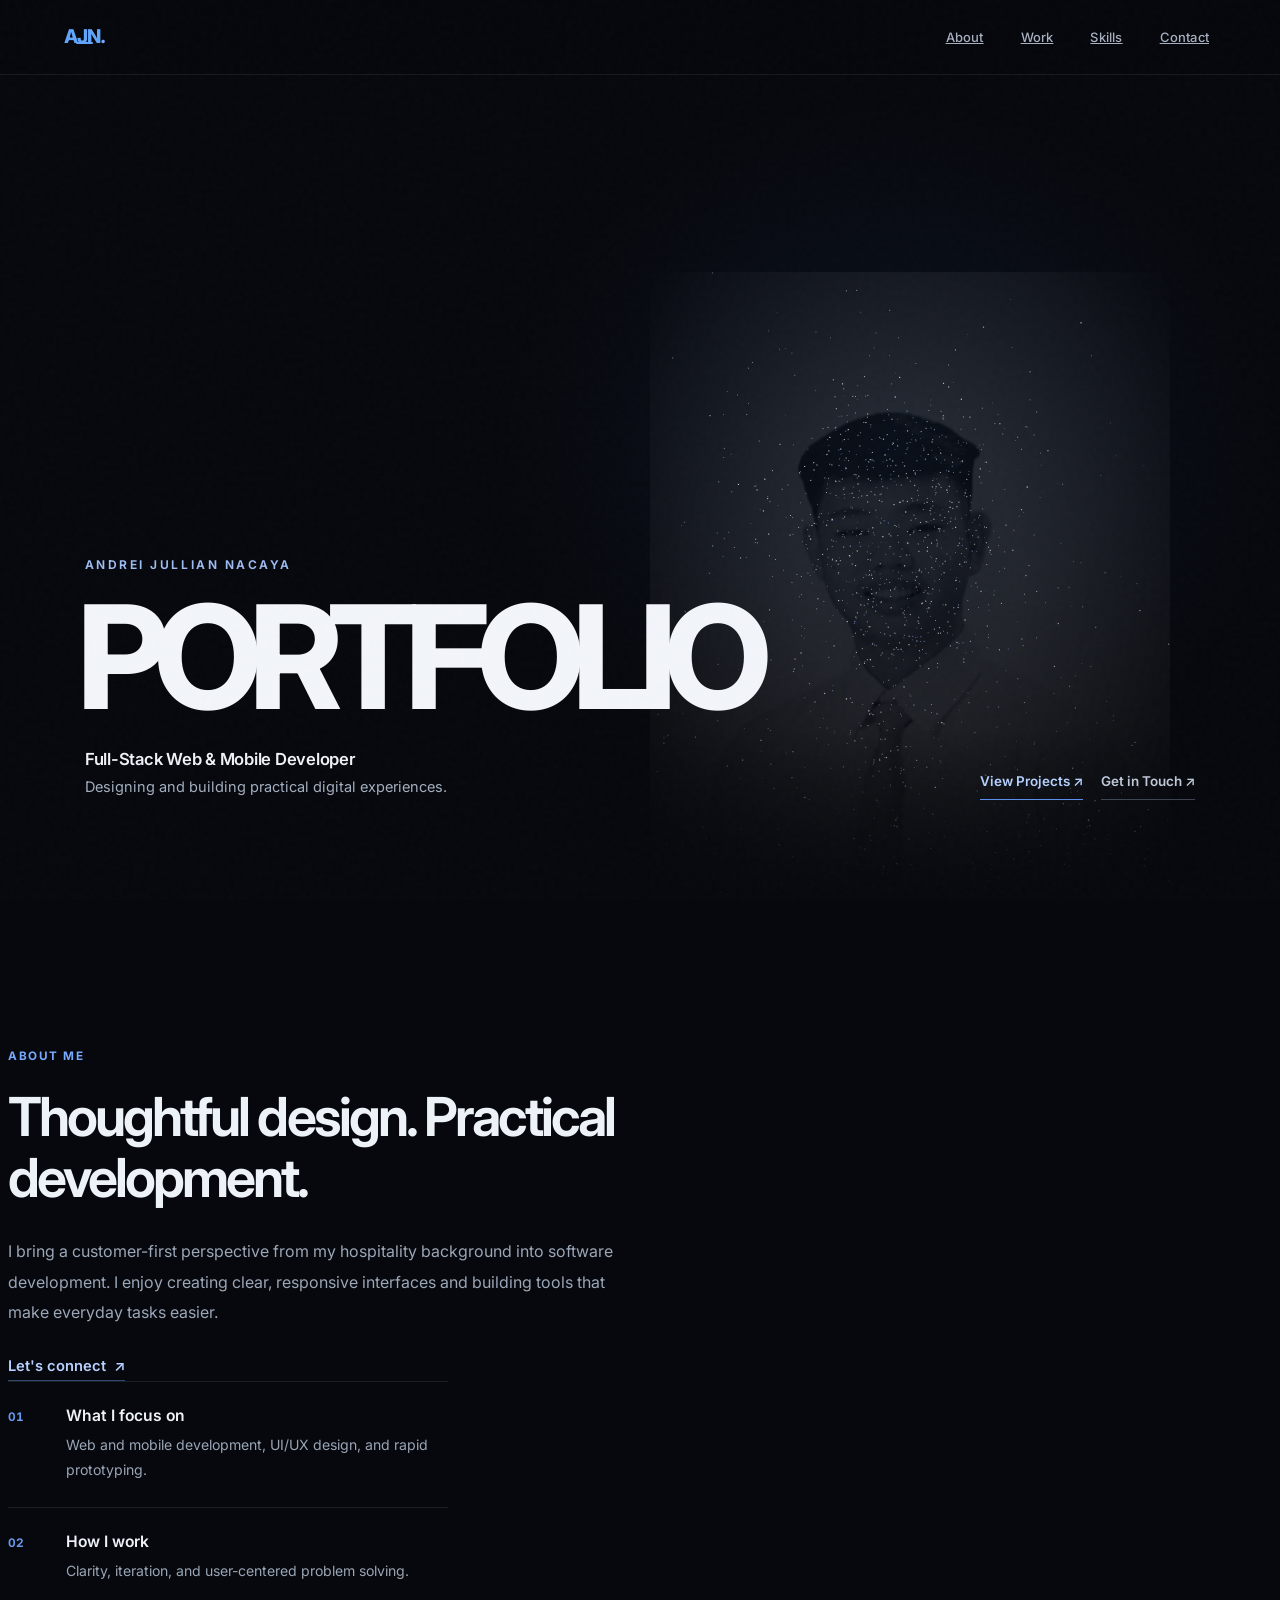
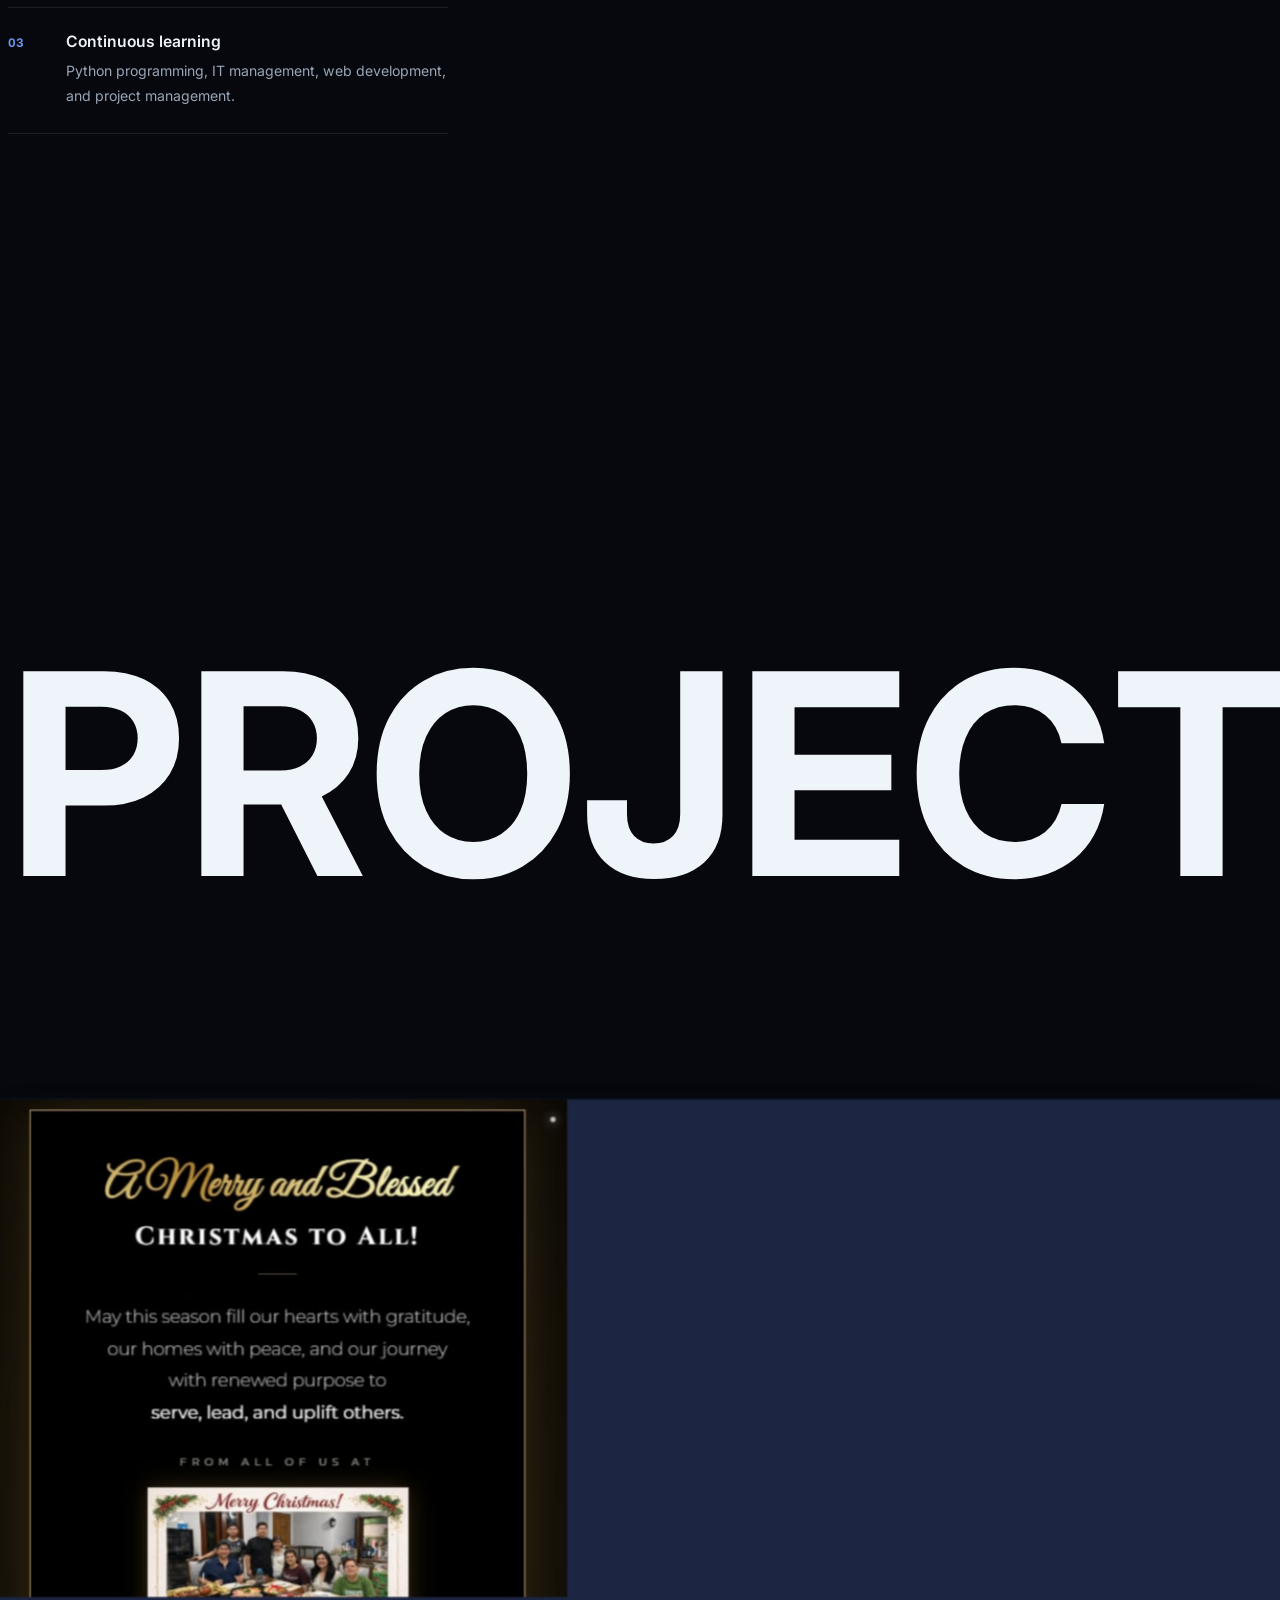
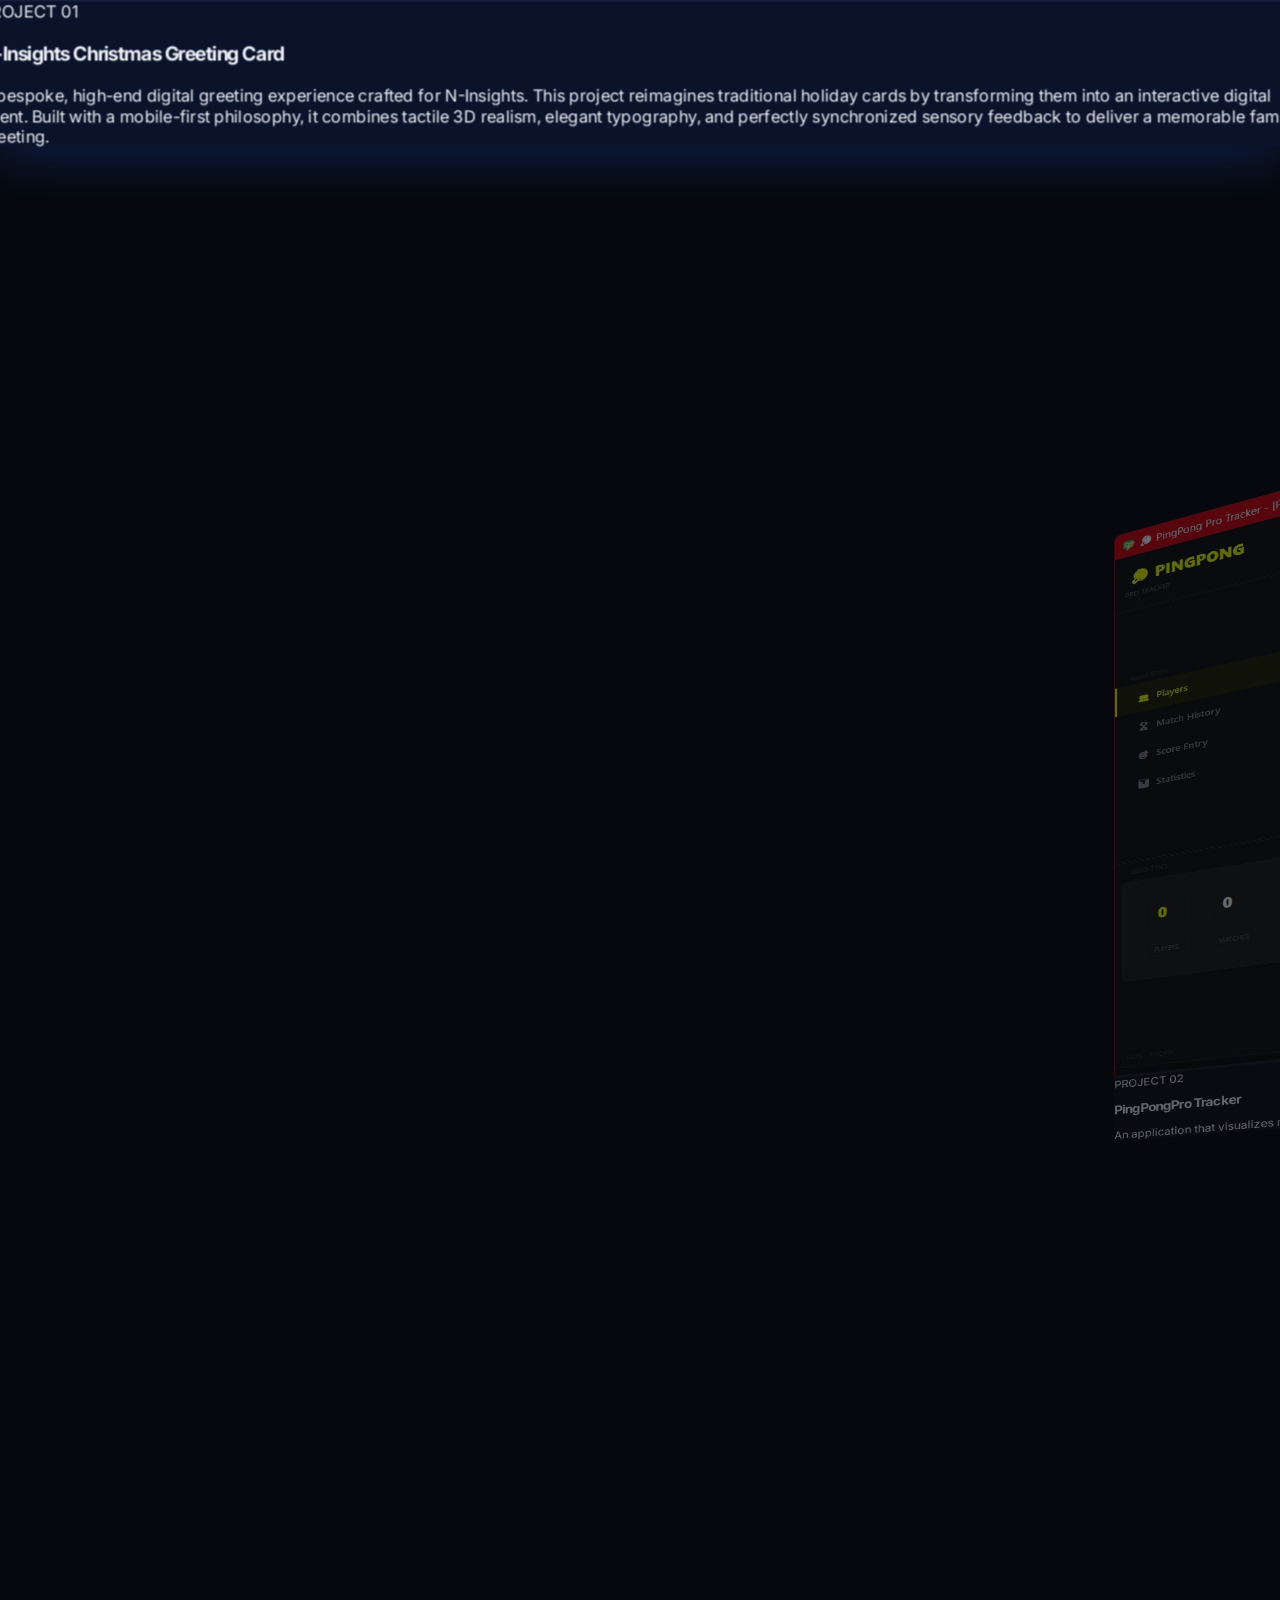
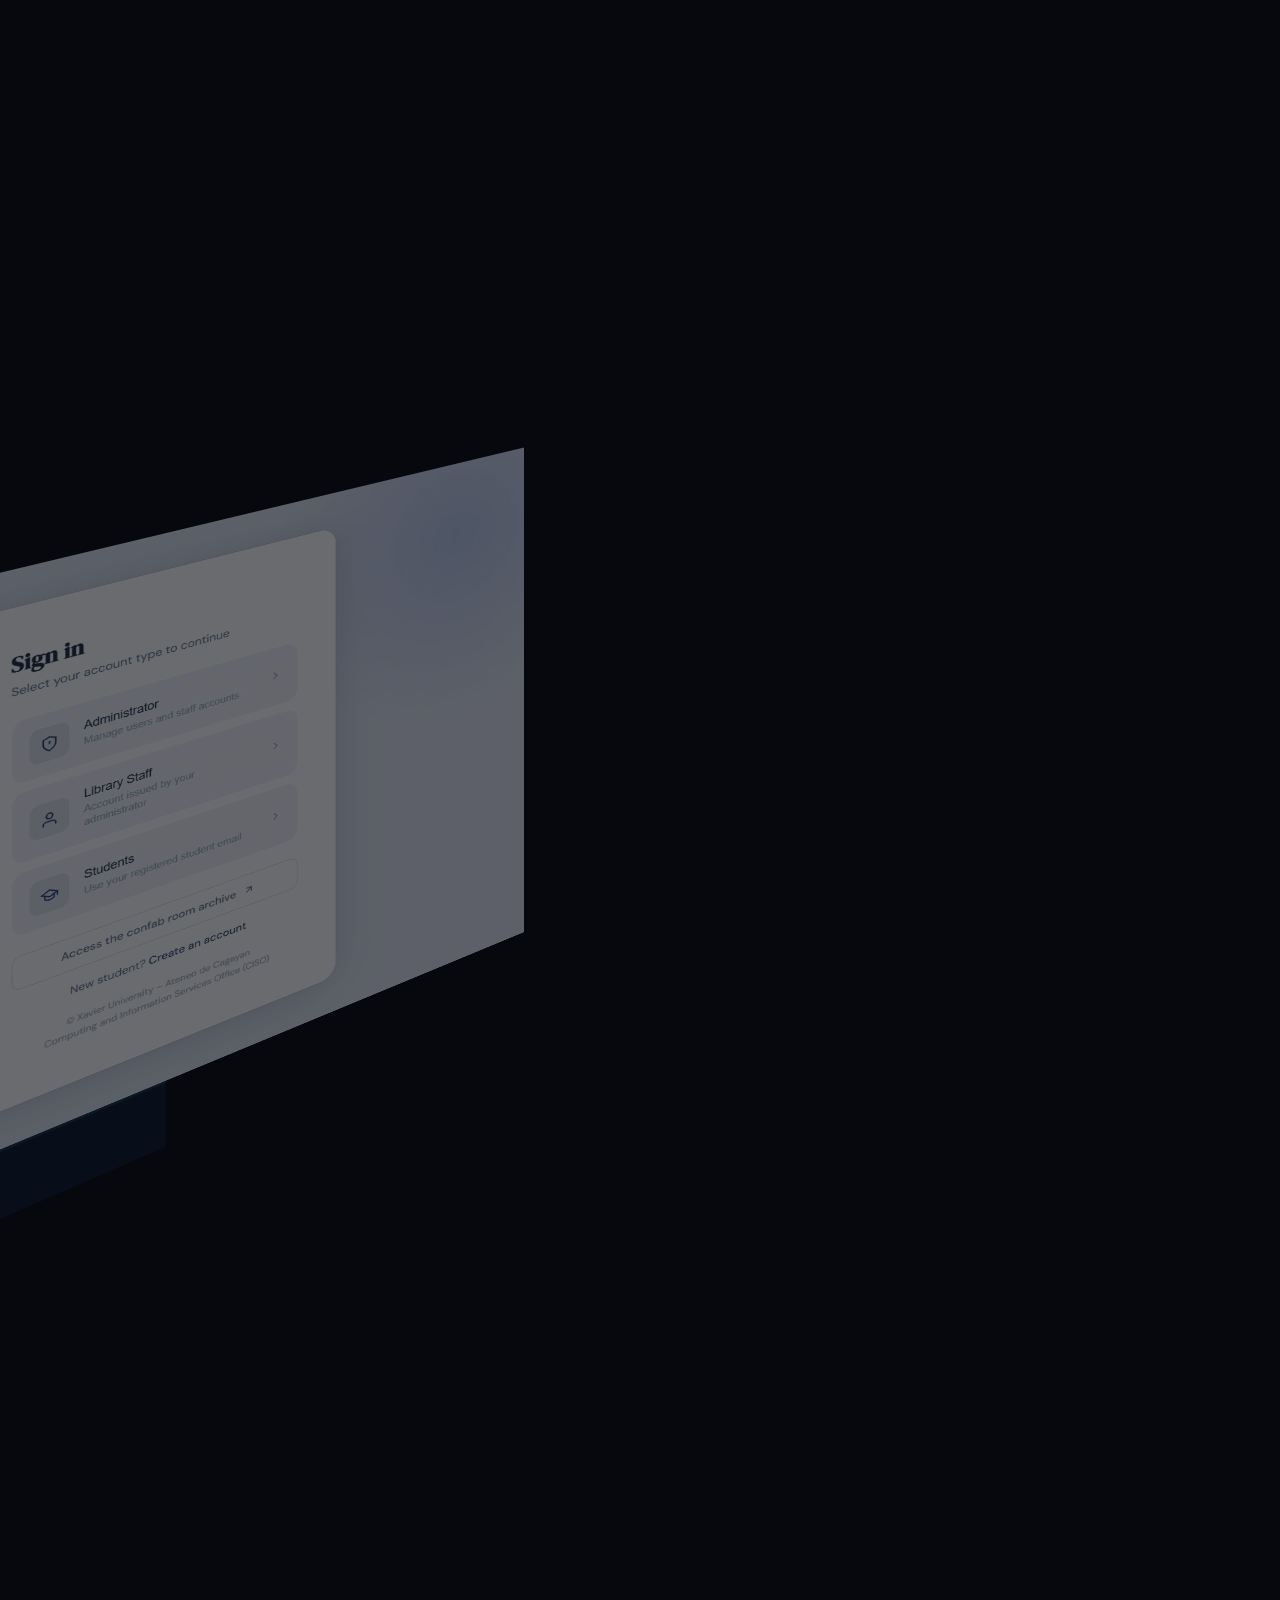
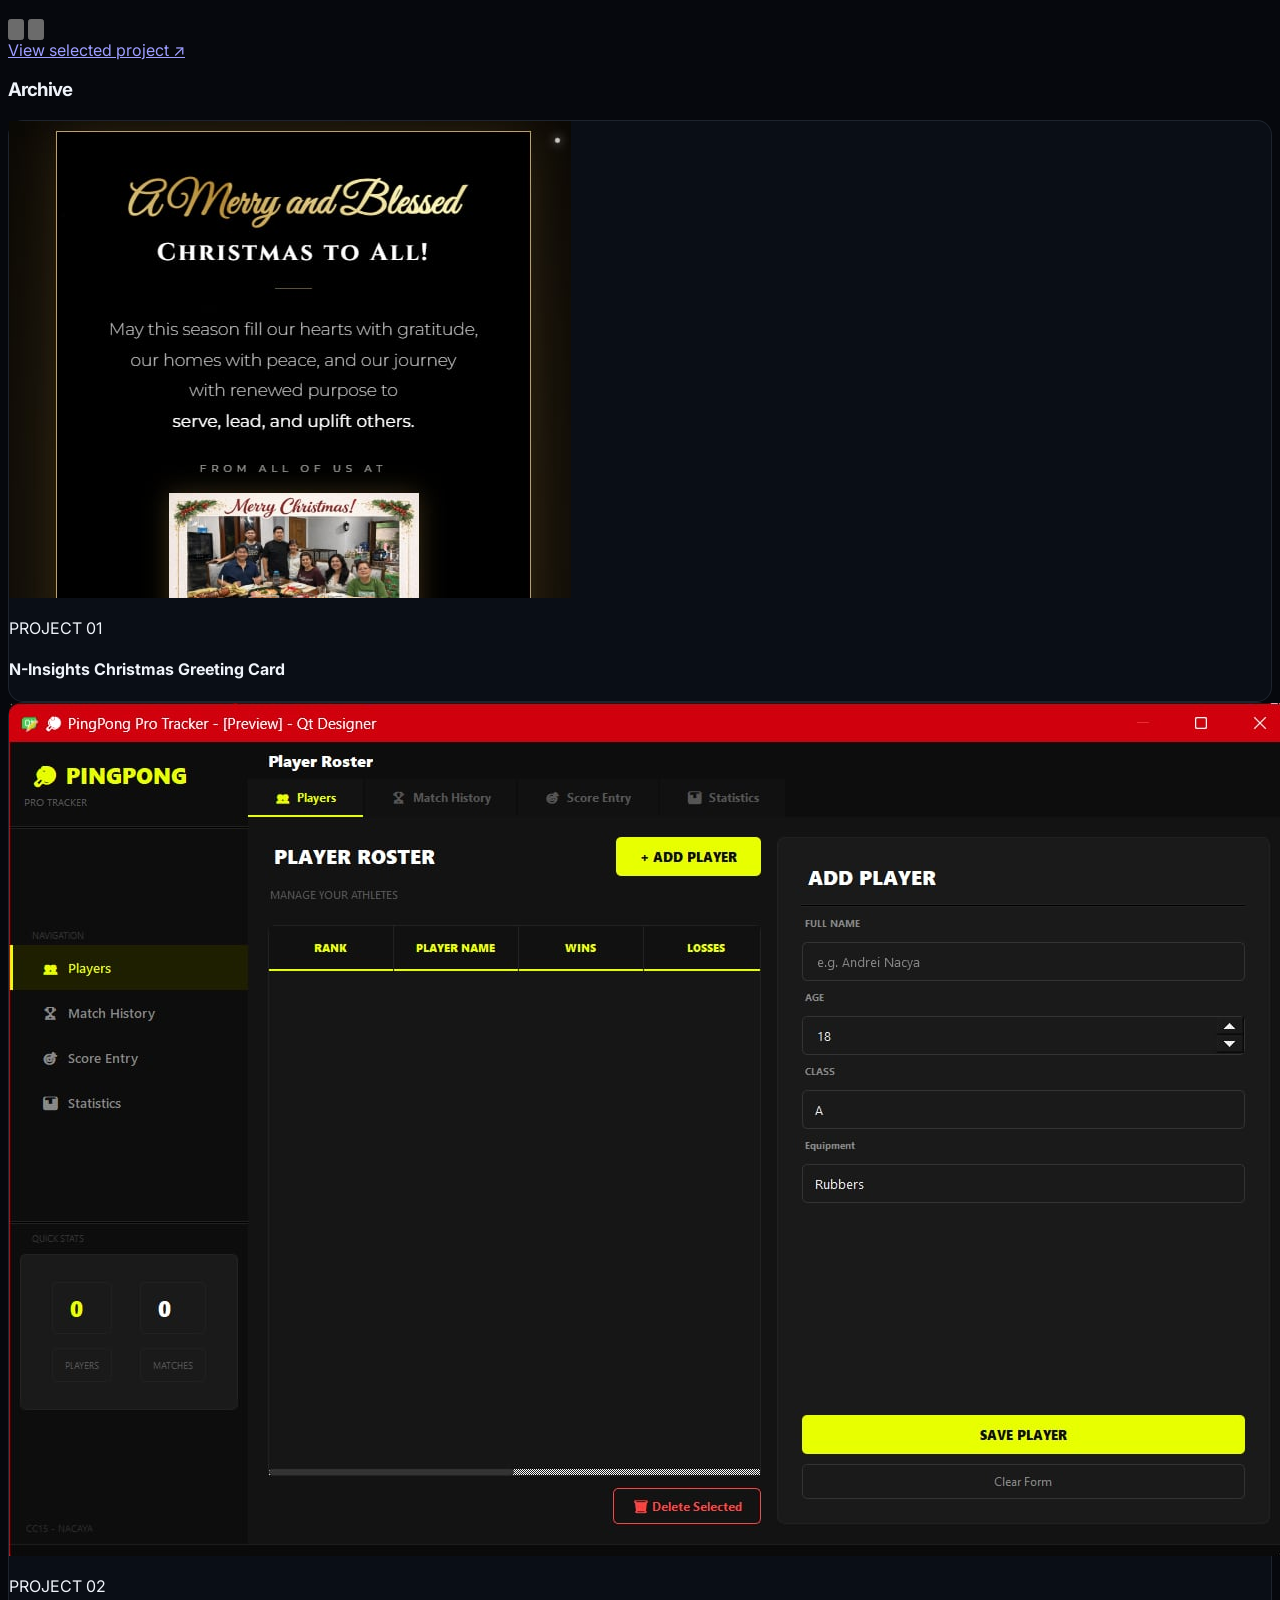
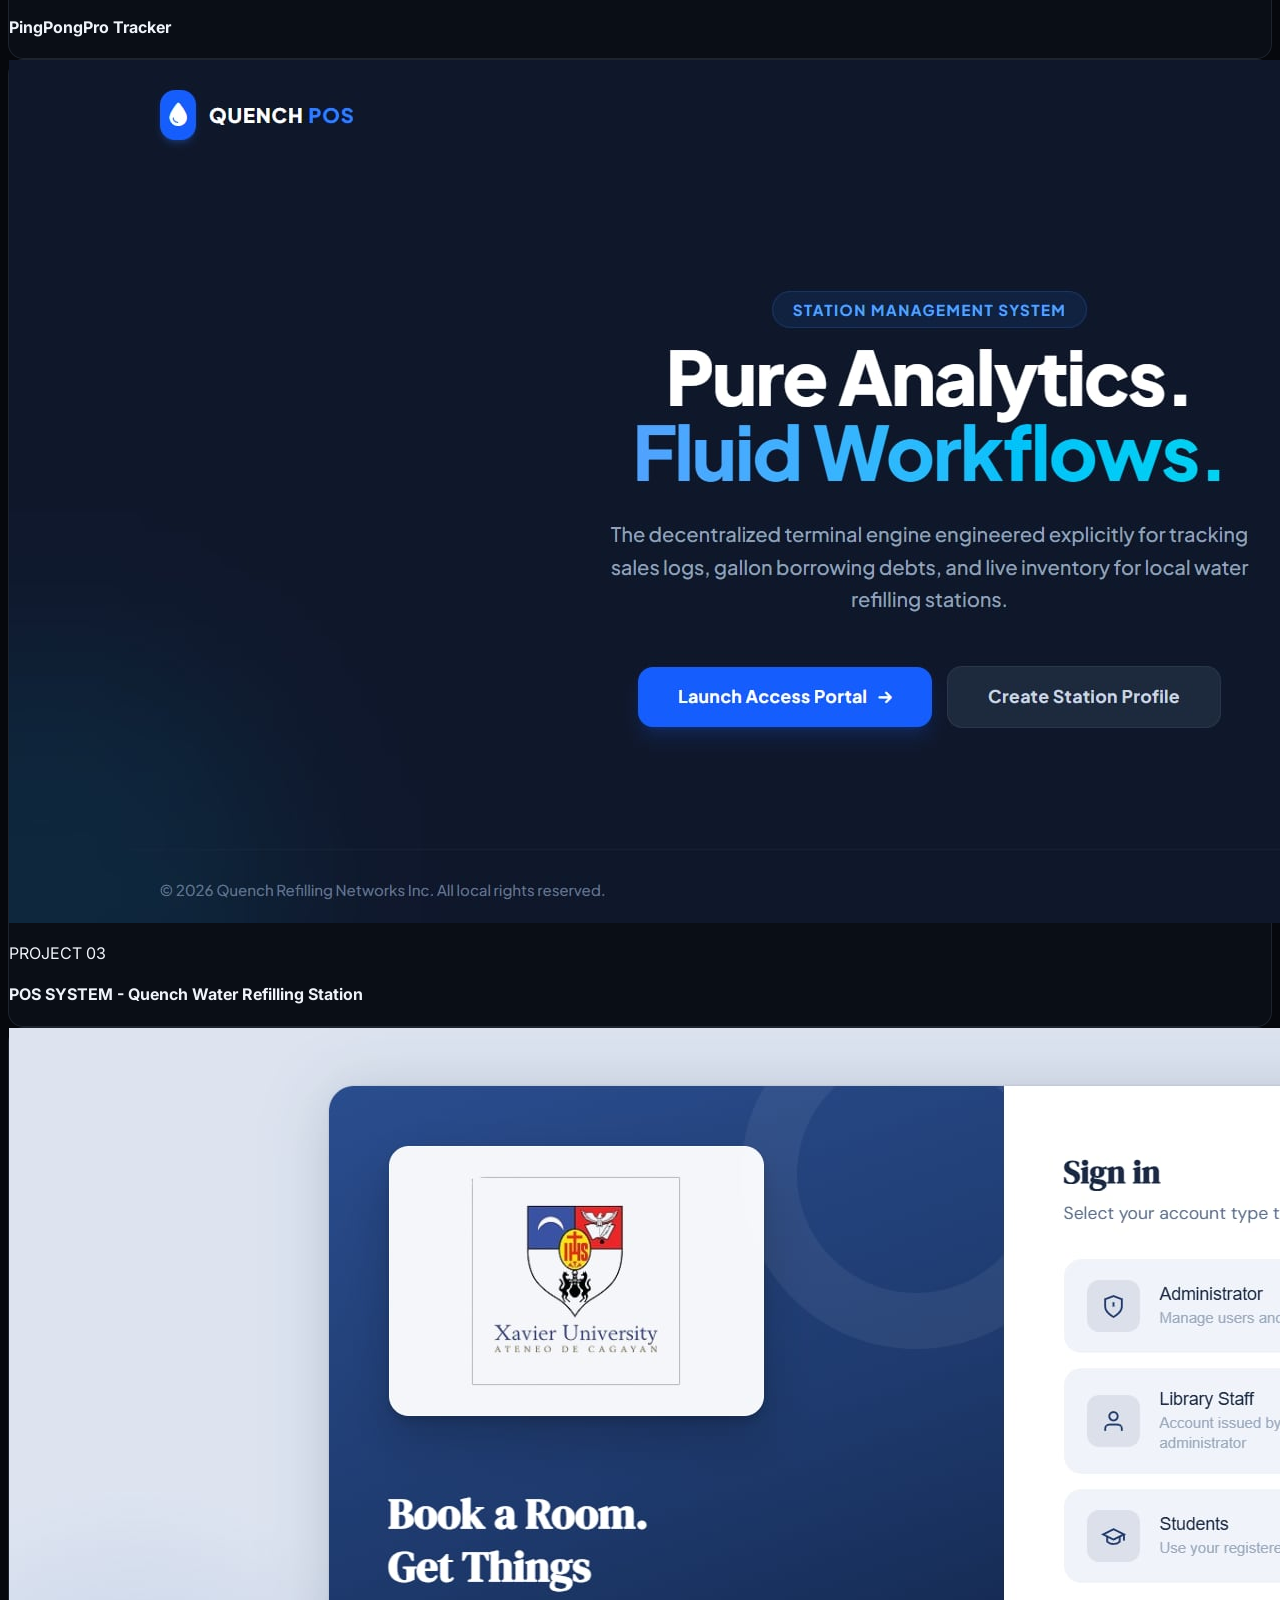
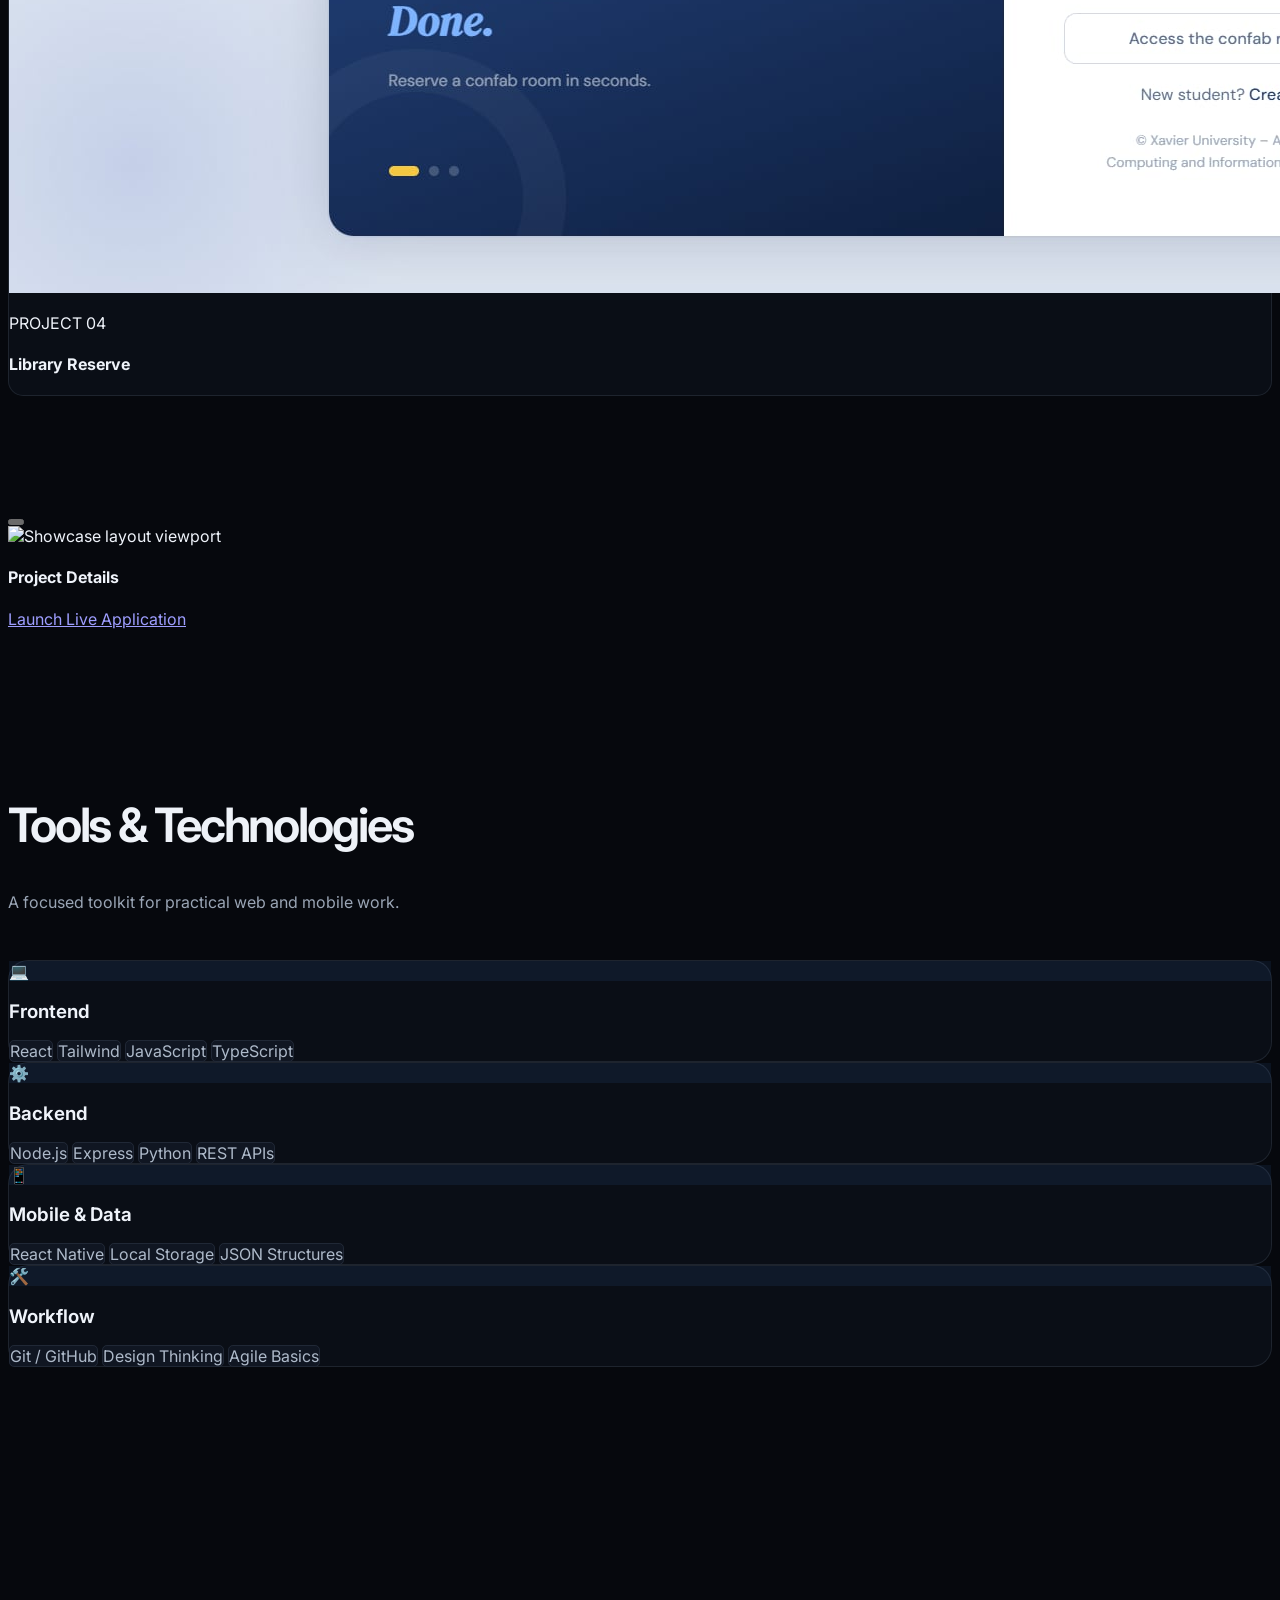
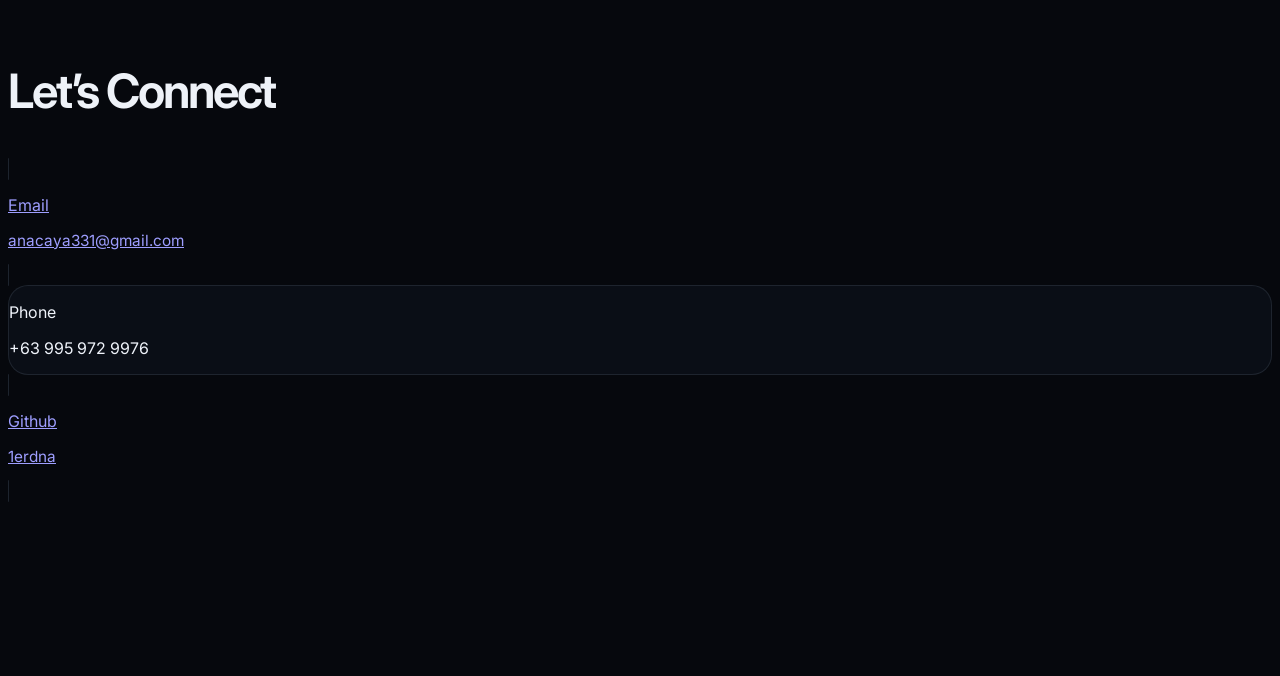
==== index.html @ c6300fcd "Simplify portfolio navigation, hero and About content" ====
<!DOCTYPE html>
<html lang="en">
<head>
    <meta charset="UTF-8">
    <meta name="viewport" content="width=device-width, initial-scale=1.0">
    <title>Andrei Jullian Nacaya | Portfolio</title>
    <script src="https://cdn.tailwindcss.com"></script>
    <link href="https://fonts.googleapis.com/css2?family=Anton&family=Inter:wght@300;400;600;700&display=swap" rel="stylesheet">
    <script src="https://unpkg.com/lucide@latest"></script>
    <link rel="stylesheet" href="css/styles.css">
    <link rel="stylesheet" href="css/motion.css">
    <link rel="stylesheet" href="css/intro.css">
    <link rel="stylesheet" href="css/clean.css">
</head>
<body class="bg-[#030303] text-white selection:bg-blue-500 overflow-x-hidden">

    <div class="grain-container"></div>

    <nav class="site-nav" aria-label="Primary navigation">
        <div class="site-nav-inner">
            <a class="site-brand" href="#home" aria-label="Andrei Nacaya — Home">AJN<span>.</span></a>
            <div class="site-nav-links">
                <a href="#about">About</a>
                <a href="#projects">Work</a>
                <a href="#stack">Skills</a>
                <a href="#contact">Contact</a>
            </div>
        </div>
    </nav>

    <section id="home" class="hero-cinematic" aria-label="Andrei Jullian Nacaya — portfolio">
        <div class="hero-linework" aria-hidden="true"></div>
        <span class="hero-intro-mark" aria-hidden="true"></span>
        <span class="hero-intro-name" aria-hidden="true">ANDREI NACAYA</span>

        <div class="hero-visual" aria-hidden="true">
            <img id="hero-photo" class="hero-photo-fallback" src="images/andrei-portrait.webp"
                 alt="" width="436" height="533" fetchpriority="high" decoding="async">
            <canvas id="hero-particles" class="hero-particle-canvas"></canvas>
        </div>

        <div class="hero-copy">
            <p class="hero-eyebrow">Andrei Jullian Nacaya</p>
            <h1 class="hero-title">PORTFOLIO</h1>
            <div class="hero-bottom">
                <div>
                    <p class="hero-role">Full-Stack Web &amp; Mobile Developer</p>
                    <p class="hero-summary">Designing and building practical digital experiences.</p>
                </div>
                <div class="hero-links">
                    <a class="hero-link hero-link-primary" href="#projects">View Projects ↗</a>
                    <a class="hero-link" href="#contact">Get in Touch ↗</a>
                </div>
            </div>
        </div>
    </section>

    <section id="about" class="about-section px-6 max-w-7xl mx-auto flex flex-col lg:flex-row">
        <div class="about-copy">
            <p class="about-eyebrow">About me</p>
            <h2>Thoughtful design. Practical development.</h2>
            <p>
                I bring a customer-first perspective from my hospitality background into software development.
                I enjoy creating clear, responsive interfaces and building tools that make everyday tasks easier.
            </p>
            <a class="about-inline-link" href="#contact">Let's connect <span aria-hidden="true">↗</span></a>
        </div>
        <div class="about-details">
            <div class="about-detail">
                <span>01</span>
                <div>
                    <h3>What I focus on</h3>
                    <p>Web and mobile development, UI/UX design, and rapid prototyping.</p>
                </div>
            </div>
            <div class="about-detail">
                <span>02</span>
                <div>
                    <h3>How I work</h3>
                    <p>Clarity, iteration, and user-centered problem solving.</p>
                </div>
            </div>
            <div class="about-detail">
                <span>03</span>
                <div>
                    <h3>Continuous learning</h3>
                    <p>Python programming, IT management, web development, and project management.</p>
                </div>
            </div>
        </div>
    </section>

    <section id="projects" class="relative min-h-screen w-full overflow-hidden flex flex-col items-center justify-start pt-24 pb-32 transition-colors duration-700 ease-out bg-[#030303]">
        <div id="carousel-glow" class="absolute w-[500px] h-[500px] rounded-full blur-[160px] opacity-20 -z-10 transition-colors duration-700"></div>

        <div class="absolute inset-0 flex items-center justify-center select-none pointer-events-none z-0 overflow-hidden max-h-[600px]">
            <h2 class="font-['Anton'] uppercase text-white/[0.02] text-center leading-none tracking-tighter scale-y-110" style="font-size: clamp(6rem, 22vw, 32rem);">
                PROJECTS
            </h2>
        </div>

        <div id="carousel-container" class="relative w-full max-w-7xl h-[480px] flex items-center justify-center px-4 z-10"></div>

        <div class="w-full max-w-7xl px-6 md:px-16 flex justify-between items-center z-20 mt-4 mb-12">
            <div class="flex gap-4">
                <button id="prev-btn" class="w-12 h-12 sm:w-14 sm:h-14 rounded-full border border-blue-500/20 bg-blue-950/10 backdrop-blur-md flex items-center justify-center text-blue-400 hover:bg-blue-600 hover:text-white hover:border-blue-500 hover:shadow-[0_0_20px_rgba(37,99,235,0.4)] transition-all duration-300 transform active:scale-95" aria-label="Previous Project">
                    <svg class="w-5 h-5 sm:w-6 sm:h-6 fill-none stroke-current stroke-2" viewBox="0 0 24 24">
                        <path d="M19 12H5M12 19l-7-7 7-7" stroke-linecap="round" stroke-linejoin="round"/>
                    </svg>
                </button>
                <button id="next-btn" class="w-12 h-12 sm:w-14 sm:h-14 rounded-full border border-blue-500/20 bg-blue-950/10 backdrop-blur-md flex items-center justify-center text-blue-400 hover:bg-blue-600 hover:text-white hover:border-blue-500 hover:shadow-[0_0_20px_rgba(37,99,235,0.4)] transition-all duration-300 transform active:scale-95" aria-label="Next Project">
                    <svg class="w-5 h-5 sm:w-6 sm:h-6 fill-none stroke-current stroke-2" viewBox="0 0 24 24">
                        <path d="M5 12h14M12 5l7 7-7 7" stroke-linecap="round" stroke-linejoin="round"/>
                    </svg>
                </button>
            </div>

            <a id="project-marquee-link" href="#" class="group overflow-hidden border border-blue-500/20 bg-blue-950/20 backdrop-blur-sm py-3 px-6 rounded-full max-w-[180px] sm:max-w-xs flex items-center transition-all hover:border-blue-400 hover:shadow-[0_0_15px_rgba(37,99,235,0.2)]">
                <span class="text-xs font-semibold tracking-wide text-blue-300">View selected project ↗</span>
            </a>
        </div>

        <div class="relative w-full max-w-7xl px-6 md:px-16 z-20 mt-8 border-t border-white/5 pt-12">
            <h3 class="text-xl font-bold tracking-tight text-white mb-6 flex items-center gap-2">
                <span class="w-2 h-2 rounded-full bg-blue-500"></span> Archive
            </h3>
            <div id="archive-grid" class="grid grid-cols-2 sm:grid-cols-3 md:grid-cols-4 lg:grid-cols-5 gap-4"></div>
        </div>
    </section>

    <div id="project-modal" class="fixed inset-0 z-[100] flex items-center justify-center p-4 opacity-0 pointer-events-none transition-all duration-500 ease-out bg-[#030303]/80 backdrop-blur-xl">
        <div class="relative w-full max-w-5xl h-[85vh] md:h-[75vh] bg-[#0a0a0a] border border-white/10 rounded-3xl overflow-hidden flex flex-col md:flex-row shadow-[0_0_50px_rgba(0,0,0,0.8)] opacity-0 scale-95 transition-all duration-500 cubic-bezier(0.25, 1, 0.5, 1)" id="modal-content">
            
            <button id="modal-close" class="absolute top-4 right-4 z-50 w-10 h-10 rounded-full bg-black/40 border border-white/10 flex items-center justify-center text-gray-400 hover:text-white hover:bg-white/10 transition">
                <i data-lucide="x" class="w-5 h-5"></i>
            </button>

            <div class="w-full md:w-3/5 h-1/2 md:h-full bg-black/40 flex flex-col justify-between p-6 border-b md:border-b-0 md:border-r border-white/5 relative">
                <div class="flex-grow flex items-center justify-center overflow-hidden rounded-2xl border border-white/5 bg-white/[0.01] p-4">
                    <img id="modal-main-img" src="" alt="Showcase layout viewport" class="max-w-full max-h-full object-contain filter drop-shadow-2xl select-none">
                </div>
                <div id="modal-thumbs-track" class="flex gap-3 mt-4 overflow-x-auto py-1 whitespace-nowrap min-h-[60px]"></div>
            </div>

            <div class="w-full md:w-2/5 h-1/2 md:h-full p-6 sm:p-8 flex flex-col justify-between overflow-y-auto bg-gradient-to-b from-transparent to-white/[0.01]">
                <div class="flex flex-col gap-4">
                    <div>
                        <span id="modal-tag" class="font-['Anton'] tracking-widest text-xs text-blue-400 uppercase"></span>
                        <h3 id="modal-title" class="font-['Anton'] text-2xl sm:text-4xl uppercase tracking-tight text-white mt-1 leading-none"></h3>
                    </div>
                    <div class="w-full h-px bg-white/5"></div>
                    <div>
                        <h4 class="text-xs uppercase tracking-wider text-gray-500 font-bold mb-1">Project Details</h4>
                        <p id="modal-desc" class="text-sm font-normal text-gray-400 leading-relaxed font-sans"></p>
                    </div>
                </div>

                <div class="flex flex-col gap-4 mt-8">
                    <div id="modal-specs-box" class="flex flex-wrap gap-2"></div>
                    <a id="modal-action-btn" href="#" target="_blank" class="w-full bg-blue-600 hover:bg-blue-500 py-4 rounded-xl font-bold shadow-[0_0_25px_rgba(37,99,235,0.3)] hover:shadow-[0_0_35px_rgba(37,99,235,0.5)] text-center transition transform active:scale-[0.98] flex items-center justify-center gap-2 text-sm text-white">
                        Launch Live Application <i data-lucide="external-link" class="w-4 h-4"></i>
                    </a>
                </div>
            </div>

        </div>
    </div>

    <section id="stack" class="py-32 px-6 max-w-7xl mx-auto">
        <h2 class="text-4xl font-bold text-center mb-4">Tools &amp; Technologies</h2>
        <p class="text-gray-400 text-center mb-16">A focused toolkit for practical web and mobile work.</p>
        <div class="grid grid-cols-1 sm:grid-cols-2 lg:grid-cols-4 gap-6">
            <div class="glass p-8 rounded-3xl hover:border-blue-500/50 transition duration-500 group">
                <div class="w-10 h-10 mb-6 rounded-lg bg-blue-500/20 flex items-center justify-center text-blue-400 group-hover:scale-110 transition">💻</div>
                <h3 class="font-bold mb-4 text-lg">Frontend</h3>
                <div class="flex flex-wrap gap-2">
                    <span class="bg-white/5 px-3 py-1 rounded-md text-xs border border-white/5">React</span>
                    <span class="bg-white/5 px-3 py-1 rounded-md text-xs border border-white/5">Tailwind</span>
                    <span class="bg-white/5 px-3 py-1 rounded-md text-xs border border-white/5">JavaScript</span>
                    <span class="bg-white/5 px-3 py-1 rounded-md text-xs border border-white/5">TypeScript</span>
                </div>
            </div>
            <div class="glass p-8 rounded-3xl hover:border-indigo-500/50 transition duration-500 group">
                <div class="w-10 h-10 mb-6 rounded-lg bg-indigo-500/20 flex items-center justify-center text-indigo-400 group-hover:scale-110 transition">⚙️</div>
                <h3 class="font-bold mb-4 text-lg">Backend</h3>
                <div class="flex flex-wrap gap-2">
                    <span class="bg-white/5 px-3 py-1 rounded-md text-xs border border-white/5">Node.js</span>
                    <span class="bg-white/5 px-3 py-1 rounded-md text-xs border border-white/5">Express</span>
                    <span class="bg-white/5 px-3 py-1 rounded-md text-xs border border-white/5">Python</span>
                    <span class="bg-white/5 px-3 py-1 rounded-md text-xs border border-white/5">REST APIs</span>
                </div>
            </div>
            <div class="glass p-8 rounded-3xl hover:border-purple-500/50 transition duration-500 group">
                <div class="w-10 h-10 mb-6 rounded-lg bg-purple-500/20 flex items-center justify-center text-purple-400 group-hover:scale-110 transition">📱</div>
                <h3 class="font-bold mb-4 text-lg">Mobile & Data</h3>
                <div class="flex flex-wrap gap-2">
                    <span class="bg-white/5 px-3 py-1 rounded-md text-xs border border-white/5">React Native</span>
                    <span class="bg-white/5 px-3 py-1 rounded-md text-xs border border-white/5">Local Storage</span>
                    <span class="bg-white/5 px-3 py-1 rounded-md text-xs border border-white/5">JSON Structures</span>
                </div>
            </div>
            <div class="glass p-8 rounded-3xl hover:border-emerald-500/50 transition duration-500 group">
                <div class="w-10 h-10 mb-6 rounded-lg bg-emerald-500/20 flex items-center justify-center text-emerald-400 group-hover:scale-110 transition">🛠️</div>
                <h3 class="font-bold mb-4 text-lg">Workflow</h3>
                <div class="flex flex-wrap gap-2">
                    <span class="bg-white/5 px-3 py-1 rounded-md text-xs border border-white/5">Git / GitHub</span>
                    <span class="bg-white/5 px-3 py-1 rounded-md text-xs border border-white/5">Design Thinking</span>
                    <span class="bg-white/5 px-3 py-1 rounded-md text-xs border border-white/5">Agile Basics</span>
                </div>
            </div>
        </div>
    </section>

    <section id="contact" class="py-32 px-6 max-w-7xl mx-auto">
        <h2 class="text-4xl md:text-5xl font-bold text-center mb-16 text-white">Let’s Connect</h2>
        <div class="grid grid-cols-1 md:grid-cols-2 lg:grid-cols-3 gap-6 text-center">
            <a href="mailto:anacaya331@gmail.com" class="group p-8 rounded-3xl bg-[#0a0a0a] border border-white/5 hover:border-blue-500/50 transition-all duration-300">
                <div class="w-12 h-12 mx-auto mb-6 flex items-center justify-center rounded-xl bg-blue-500/5 border border-blue-500/10 text-blue-400 group-hover:scale-110 group-hover:border-blue-500 group-hover:shadow-[0_0_20px_rgba(37,99,235,0.3)] transition-all duration-500">
                    <i data-lucide="mail" class="w-6 h-6"></i>
                </div>
                <p class="text-[10px] tracking-[4px] uppercase text-gray-500 mb-4">Email</p>
                <p class="text-base sm:text-lg font-semibold text-white group-hover:text-blue-400 transition-colors break-all">anacaya331@gmail.com</p>
            </a>
            <div class="p-8 rounded-3xl bg-[#0a0a0a] border border-white/5">
                <div class="w-12 h-12 mx-auto mb-6 flex items-center justify-center rounded-xl bg-gray-500/5 border border-white/10 text-gray-400">
                    <i data-lucide="phone" class="w-6 h-6"></i>
                </div>
                <p class="text-[10px] tracking-[4px] uppercase text-gray-500 mb-4">Phone</p>
                <p class="text-lg font-semibold text-white">+63 995 972 9976</p>
            </div>
            <a href="https://github.com/1erdna" target="_blank" class="group p-8 rounded-3xl bg-[#0a0a0a] border border-white/5 hover:border-blue-500/50 transition-all duration-300">
                <div class="w-12 h-12 mx-auto mb-6 flex items-center justify-center rounded-xl bg-blue-500/5 border border-blue-500/10 text-blue-400 group-hover:scale-110 group-hover:border-blue-500 group-hover:shadow-[0_0_20px_rgba(37,99,235,0.3)] transition-all duration-500">
                    <i data-lucide="github" class="w-6 h-6"></i>
                </div>
                <p class="text-[10px] tracking-[4px] uppercase text-gray-500 mb-4">Github</p>
                <p class="text-lg font-semibold text-white group-hover:text-blue-400 transition-colors">1erdna</p>
            </a>
        </div>
    </section>

    <footer class="py-10 border-t border-white/5 px-6 text-center text-gray-600 text-sm">
        &copy; 2026 Andrei Jullian Nacaya. Designed &amp; developed with care.
    </footer>

    <script src="js/main.js"></script>
    <script src="js/motion.js"></script>
    <script src="js/intro.js"></script>
</body>
</html>
---- css/styles.css ----
body { 
    font-family: 'Inter', sans-serif; 
    scroll-behavior: smooth; 
}

.glass { 
    background: rgba(255, 255, 255, 0.03); 
    backdrop-filter: blur(12px); 
    border: 1px solid rgba(255, 255, 255, 0.1); 
}

.circuit-bg {
    background-image: radial-gradient(circle at 2px 2px, #1a1a1a 1px, transparent 0);
    background-size: 40px 40px;
}

/* --- Premium Fractal Noise Layer --- */
.grain-container {
    position: fixed;
    top: 0; left: 0; width: 100vw; height: 100vh;
    z-index: 99;
    pointer-events: none;
    opacity: 0.04;
    background-image: url("data:image/svg+xml,%3Csvg viewBox='0 0 200 200' xmlns='http://www.w3.org/2000/svg'%3E%3Cfilter id='noiseFilter'%3E%3CfeTurbulence type='fractalNoise' baseFrequency='0.8' numOctaves='3' stitchTiles='stitch'/%3E%3C/filter%3E%3Crect width='100%25' height='100%25' filter='url(%23noiseFilter)'/%3E%3C/svg%3E");
}

/* --- Marquee Text Track Interaction --- */
.marquee-track {
    animation: marquee-scroll 12s linear infinite;
}
@keyframes marquee-scroll {
    0% { transform: translateX(0%); }
    100% { transform: translateX(-50%); }
}

/* --- 3D Carousel Perspective Root Stage --- */
#carousel-container {
    perspective: 1200px;
    transform-style: preserve-3d;
}

/* --- 3D Carousel Transition Tokens --- */
.carousel-card {
    transition: transform 650ms cubic-bezier(0.25, 1, 0.5, 1), 
                opacity 650ms cubic-bezier(0.25, 1, 0.5, 1), 
                z-index 650ms linear, 
                border-color 650ms ease,
                box-shadow 650ms ease;
    will-change: transform, opacity;
    transform-style: preserve-3d;
}

/* Desktop Themed Stack Rules Matrix */
.card-center {
    transform: translateX(0) scale(1) translateZ(50px) rotateY(0deg);
    z-index: 30;
    opacity: 1;
    box-shadow: 0 25px 50px -12px rgba(37, 99, 235, 0.25);
}
.card-left {
    transform: translateX(-85%) scale(0.8) translateZ(-100px) rotateY(20deg);
    z-index: 20;
    opacity: 0.4;
}
.card-right {
    transform: translateX(85%) scale(0.8) translateZ(-100px) rotateY(-20deg);
    z-index: 20;
    opacity: 0.4;
}
.card-back {
    transform: translateX(0) scale(0.6) translateZ(-300px) rotateY(0deg);
    z-index: 10;
    opacity: 0;
    pointer-events: none;
}

/* Custom Headline Pulse Build */
.headline-fade {
    animation: pulseGlow 4s ease-in-out infinite;
}
@keyframes pulseGlow {
    0%, 100% { text-shadow: 0 0 0px rgba(255,255,255,0); }
    50% { text-shadow: 0 0 30px rgba(37, 99, 235, 0.2); }
}

/* Update section layout from full height to multi-row dynamic viewport bounds */
#projects {
    height: auto !important;
}

/* Interactive item alignment inside the integrated project archive */
#archive-grid img {
    will-change: opacity;
}

/* Custom Modal Animation Transitions */
#project-modal {
    will-change: opacity, backdrop-filter;
}
#modal-content {
    will-change: transform, opacity;
}

/* Custom scrollbar optimization for right specification details tracking track */
#modal-content div::-webkit-scrollbar {
    width: 4px;
}
#modal-content div::-webkit-scrollbar-track {
    background: transparent;
}
#modal-content div::-webkit-scrollbar-thumb {
    background: rgba(255, 255, 255, 0.1);
    border-radius: 99px;
}

/* Mobile Fallback Matrix */
@media (max-width: 768px) {
    .card-center {
        transform: translateX(0) scale(1) translateZ(0);
        opacity: 1;
        z-index: 30;
    }
    .card-left {
        transform: translateX(-100%) scale(0.8);
        opacity: 0;
        z-index: 10;
        pointer-events: none;
    }
    .card-right {
        transform: translateX(100%) scale(0.8);
        opacity: 0;
        z-index: 10;
        pointer-events: none;
    }
    .card-back {
        transform: translateX(0) scale(0.7);
        opacity: 0;
        z-index: 5;
        pointer-events: none;
    }
}
---- css/motion.css ----
/* Lightweight motion layer: visual-only enhancements, no third-party library. */
:root {
    --motion-ease: cubic-bezier(0.22, 1, 0.36, 1);
}

html {
    scroll-behavior: smooth;
    scroll-padding-top: 6rem;
}

#about, #projects, #stack, #contact {
    scroll-margin-top: 6rem;
}

/* A fine progress line and a clear location cue in the floating navigation. */
.scroll-progress {
    position: fixed;
    inset: 0 auto auto 0;
    z-index: 45;
    width: 100%;
    height: 2px;
    background: linear-gradient(90deg, #1d4ed8, #60a5fa);
    transform: scaleX(0);
    transform-origin: left center;
    pointer-events: none;
}

nav.fixed {
    animation: nav-enter 700ms var(--motion-ease) both;
}

nav a[href^="#"] {
    position: relative;
}

nav a[href^="#"]::after {
    content: "";
    position: absolute;
    left: 50%;
    right: 50%;
    bottom: 3px;
    height: 2px;
    border-radius: 99px;
    background: #60a5fa;
    opacity: 0;
    transition: left 260ms var(--motion-ease), right 260ms var(--motion-ease), opacity 260ms ease;
}

nav a[aria-current="location"] {
    color: #60a5fa;
}

nav a[aria-current="location"]::after,
nav a[href^="#"]:hover::after,
nav a[href^="#"]:focus-visible::after {
    left: 12px;
    right: 12px;
    opacity: 1;
}

/* Stagger the first screen instead of animating every word independently. */
#home {
    animation: grid-drift 34s linear infinite;
}

#home > .absolute:first-child {
    animation: ambient-float 11s ease-in-out infinite alternate;
}

#home > h1 {
    animation: hero-enter 900ms var(--motion-ease) 100ms both,
               pulseGlow 4s ease-in-out 1200ms infinite;
}

#home > p:nth-of-type(1) {
    animation: hero-enter 900ms var(--motion-ease) 230ms both;
}

#home > p:nth-of-type(2) {
    animation: hero-enter 900ms var(--motion-ease) 360ms both;
}

#home > div.flex.flex-col {
    animation: hero-enter 900ms var(--motion-ease) 490ms both;
}

#home > .absolute.bottom-10 {
    animation: hero-enter 900ms var(--motion-ease) 700ms both;
}

/* Reveal only once when a section enters the viewport. */
.motion-ready .reveal-on-scroll {
    opacity: 0;
    transform: translate3d(0, 26px, 0);
    transition:
        opacity 780ms var(--motion-ease),
        transform 780ms var(--motion-ease);
    transition-delay: var(--reveal-delay, 0ms);
}

.motion-ready .reveal-on-scroll.is-visible {
    opacity: 1;
    transform: translate3d(0, 0, 0);
}

/* Small, purposeful hover responses on cards and project previews. */
#stack .glass,
#contact a.group,
#archive-grid > div {
    transition:
        opacity 780ms var(--motion-ease),
        transform 350ms var(--motion-ease),
        border-color 350ms ease,
        background-color 350ms ease,
        box-shadow 350ms ease;
}

#stack .glass:hover,
#contact a.group:hover,
#archive-grid > div:hover {
    transform: translate3d(0, -5px, 0);
    box-shadow: 0 16px 36px -22px rgba(59, 130, 246, 0.34);
}

#archive-grid > div img {
    transition: transform 400ms var(--motion-ease), opacity 300ms ease;
}

#archive-grid > div:hover img {
    transform: scale(1.035);
}

.carousel-card.card-center:hover {
    box-shadow: 0 28px 60px -12px rgba(37, 99, 235, 0.35);
}

@keyframes nav-enter {
    from { opacity: 0; }
    to { opacity: 1; }
}

@keyframes hero-enter {
    from { opacity: 0; transform: translate3d(0, 24px, 0); }
    to { opacity: 1; transform: translate3d(0, 0, 0); }
}

@keyframes ambient-float {
    from { transform: translate3d(-18px, 10px, 0) scale(0.96); }
    to { transform: translate3d(20px, -18px, 0) scale(1.08); }
}

@keyframes grid-drift {
    from { background-position: 0 0; }
    to { background-position: 40px 40px; }
}

@media (prefers-reduced-motion: reduce) {
    html { scroll-behavior: auto; }

    nav.fixed,
    #home,
    #home > .absolute:first-child,
    #home > h1,
    #home > p:nth-of-type(1),
    #home > p:nth-of-type(2),
    #home > div.flex.flex-col,
    #home > .absolute.bottom-10,
    .marquee-track {
        animation: none !important;
    }

    .motion-ready .reveal-on-scroll,
    .motion-ready .reveal-on-scroll.is-visible {
        opacity: 1;
        transform: none;
        transition: none;
    }

    #stack .glass,
    #contact a.group,
    #archive-grid > div,
    #archive-grid > div img,
    .carousel-card,
    #project-modal,
    #modal-content {
        transition-duration: 0.01ms !important;
    }

    #stack .glass:hover,
    #contact a.group:hover,
    #archive-grid > div:hover,
    #archive-grid > div:hover img {
        transform: none;
    }
}

/* --- Personal portrait: quietly animated editorial background --- */
#home > h1,
#home > p,
#home > div.flex.flex-col {
    position: relative;
    z-index: 2;
}

#home > .absolute.bottom-10 {
    z-index: 3;
}

/* The photo is softly masked so its studio background blends into the dark hero. */
.hero-portrait {
    position: absolute;
    z-index: 1;
    right: max(-4rem, -4vw);
    bottom: -6%;
    width: min(45vw, 560px);
    aspect-ratio: 436 / 533;
    pointer-events: none;
    opacity: .85;
    transform-origin: 50% 85%;
    animation: portrait-entrance 1100ms var(--motion-ease) 180ms both,
               portrait-drift 9s ease-in-out 1280ms infinite alternate;
}

.hero-portrait-halo {
    position: absolute;
    inset: 14% 3% 0;
    border-radius: 50%;
    background: radial-gradient(ellipse at 55% 45%,
        rgba(37, 99, 235, .28) 0,
        rgba(30, 64, 175, .11) 44%,
        transparent 72%);
    filter: blur(30px);
    animation: portrait-halo-breathe 7s ease-in-out infinite alternate;
}

.hero-portrait > img {
    position: absolute;
    inset: 0;
    display: block;
    width: 100%;
    height: 100%;
    object-fit: cover;
    object-position: center top;
    filter: grayscale(.2) contrast(1.12) brightness(.69);
    -webkit-mask-image: radial-gradient(ellipse 70% 78% at 50% 45%,
        #000 30%, rgba(0, 0, 0, .9) 51%, transparent 96%);
    mask-image: radial-gradient(ellipse 70% 78% at 50% 45%,
        #000 30%, rgba(0, 0, 0, .9) 51%, transparent 96%);
}

.hero-portrait-shade {
    position: absolute;
    inset: 0;
    background: linear-gradient(90deg, #030303 0%, transparent 30%, transparent 75%, #030303 100%),
                linear-gradient(0deg, #030303 0%, transparent 38%);
    opacity: .58;
}

@keyframes portrait-entrance {
    from { opacity: 0; transform: translate3d(30px, 28px, 0) scale(.97); }
    to   { opacity: .85; transform: translate3d(0, 0, 0) scale(1); }
}

@keyframes portrait-drift {
    from { transform: translate3d(0, 0, 0); }
    to   { transform: translate3d(-8px, -13px, 0); }
}

@keyframes portrait-halo-breathe {
    from { opacity: .6; transform: scale(.98); }
    to   { opacity: 1; transform: scale(1.07); }
}

/* Leave readable negative space beside the portrait on desktop. */
@media (min-width: 1024px) {
    #home > h1,
    #home > p,
    #home > div.flex.flex-col {
        align-self: flex-start;
        text-align: left;
        margin-left: clamp(1rem, 5vw, 5.5rem);
        margin-right: 0;
    }

    #home > h1 {
        max-width: min(67vw, 830px);
        font-size: clamp(3.5rem, 6.4vw, 6.5rem);
        line-height: 1.06;
    }

    #home > p {
        max-width: min(58vw, 700px);
    }
}

@media (max-width: 1023px) {
    .hero-portrait {
        width: min(65vw, 410px);
        right: -12%;
        bottom: -2%;
        opacity: .48;
        animation-name: portrait-entrance-mobile, portrait-drift;
    }

    @keyframes portrait-entrance-mobile {
        from { opacity: 0; transform: translate3d(20px, 20px, 0); }
        to   { opacity: .48; transform: none; }
    }
}

@media (max-width: 640px) {
    .hero-portrait {
        width: min(85vw, 360px);
        right: -29%;
        bottom: 2%;
        opacity: .35;
        animation-name: portrait-entrance-small, portrait-drift;
    }
    .hero-portrait > img { filter: grayscale(.2) contrast(1.12) brightness(.48); }
    @keyframes portrait-entrance-small {
        from { opacity: 0; transform: translate3d(20px, 20px, 0); }
        to   { opacity: .35; transform: none; }
    }
}

@media (prefers-reduced-motion: reduce) {
    .hero-portrait, .hero-portrait-halo {
        animation: none !important;
    }
}
---- css/intro.css ----
/* Cinematic, but deliberately quiet: one short intro and a readable homepage. */
#home.hero-cinematic {
    position: relative;
    isolation: isolate;
    min-height: 100svh;
    background: #06080d;
    overflow: hidden;
    text-align: left;
    padding: 0;
    animation: none;
}

#home.hero-cinematic::before {
    content: "";
    position: absolute;
    inset: 0;
    pointer-events: none;
    background: radial-gradient(ellipse 39% 49% at 70% 49%, rgba(45,77,129,.15), transparent 79%);
}

#home.hero-cinematic::after {
    content: "";
    position: absolute;
    z-index: 3;
    inset: 0;
    pointer-events: none;
    background: linear-gradient(90deg, rgba(6,8,13,.45) 0%, transparent 55%),
                linear-gradient(0deg, #06080d 0%, transparent 20%);
}

.hero-cinematic .hero-linework {
    position: absolute;
    inset: 72px 0 0;
    background-image: radial-gradient(circle, rgba(124,145,179,.18) .65px, transparent 1px);
    background-size: 45px 45px;
    -webkit-mask-image: radial-gradient(ellipse at 65% 48%, black 4%, transparent 73%);
    mask-image: radial-gradient(ellipse at 65% 48%, black 4%, transparent 73%);
    opacity: .22;
    pointer-events: none;
}

.hero-cinematic .hero-visual {
    position: absolute;
    z-index: 1;
    right: clamp(20px, 8vw, 150px);
    bottom: 0;
    width: min(42vw, 520px);
    aspect-ratio: 436/533;
    overflow: hidden;
    pointer-events: none;
}

.hero-cinematic .hero-visual img,
.hero-cinematic .hero-visual canvas {
    position: absolute;
    inset: 0;
    width: 100%;
    height: 100%;
    display: block;
}

.hero-cinematic .hero-photo-fallback {
    object-fit: cover;
    object-position: top center;
    filter: grayscale(1) brightness(.65) contrast(1.28);
    opacity: .56;
    -webkit-mask-image: radial-gradient(ellipse 66% 72% at 50% 47%, #000 31%, transparent 100%);
    mask-image: radial-gradient(ellipse 66% 72% at 50% 47%, #000 31%, transparent 100%);
    transition: opacity .65s ease;
}

.hero-cinematic .hero-visual.particles-ready .hero-photo-fallback { opacity: .16; }
.hero-cinematic .hero-particle-canvas {
    opacity: 0;
    transition: opacity .65s ease;
}
.hero-cinematic .hero-visual.particles-ready .hero-particle-canvas { opacity: .88; }

.hero-cinematic .hero-copy {
    position: absolute;
    z-index: 5;
    left: clamp(24px, 6vw, 100px);
    right: clamp(24px, 6vw, 100px);
    bottom: clamp(85px, 12vh, 140px);
    max-width: 1320px;
}

.hero-cinematic .hero-eyebrow {
    margin: 0 0 18px;
    font-size: .75rem;
    font-weight: 650;
    letter-spacing: .21em;
    color: #9ebdf3;
    text-transform: uppercase;
}

.hero-cinematic .hero-title {
    margin: 0 0 25px -.055em;
    font-family: Inter, sans-serif;
    font-size: clamp(4rem, 11.25vw, 11rem);
    font-weight: 750;
    letter-spacing: -.093em;
    line-height: .93;
    color: #f2f5fa;
    white-space: nowrap;
}

.hero-cinematic .hero-bottom {
    display: flex;
    align-items: flex-end;
    justify-content: space-between;
    gap: 30px;
}

.hero-cinematic .hero-role {
    margin: 0 0 6px;
    font-size: clamp(.95rem, 1.3vw, 1.19rem);
    color: #eef2f8;
    font-weight: 600;
    letter-spacing: -.015em;
}

.hero-cinematic .hero-summary {
    max-width: 430px;
    margin: 0;
    color: #a4afbf;
    line-height: 1.7;
    font-size: .91rem;
}

.hero-cinematic .hero-links {
    display: flex;
    align-items: center;
    gap: 18px;
    white-space: nowrap;
}

.hero-cinematic .hero-link {
    padding: 10px 0;
    text-decoration: none;
    color: #c0c9d8;
    border-bottom: 1px solid rgba(184,203,238,.3);
    font-size: .84rem;
    font-weight: 600;
    transition: color .22s ease, border-color .22s ease;
}

.hero-cinematic .hero-link:hover,
.hero-cinematic .hero-link:focus-visible {
    color: white;
    border-color: white;
}

.hero-cinematic .hero-link-primary {
    color: #b6d1ff;
    border-color: #5b8fec;
}

/* Reference-inspired reveal: minimal dot, a single name beat, then the portfolio. */
.hero-cinematic .hero-intro-mark,
.hero-cinematic .hero-intro-name {
    display: none;
}

.hero-cinematic.play-intro .hero-intro-mark {
    display: block;
    position: absolute;
    z-index: 8;
    top: 43%;
    left: 50%;
    width: 5px;
    height: 5px;
    background: #b8d3ff;
    border-radius: 50%;
    pointer-events: none;
    animation: clean-mark .9s ease-out both;
}

.hero-cinematic.play-intro .hero-intro-name {
    display: block;
    position: absolute;
    z-index: 8;
    top: 43%;
    left: 50%;
    width: max-content;
    max-width: 94vw;
    white-space: nowrap;
    text-align: center;
    color: #e8eef8;
    font-size: clamp(2rem, 6.8vw, 5.4rem);
    font-weight: 700;
    letter-spacing: -.065em;
    pointer-events: none;
    animation: clean-name 1.35s cubic-bezier(.22,1,.36,1) .68s both;
}

@keyframes clean-mark {
    0% { opacity: 0; transform: translate(-50%,-50%) scale(.3); }
    35% { opacity: 1; transform: translate(-50%,-50%) scale(1); }
    85% { opacity: 1; }
    100% { opacity: 0; transform: translate(-50%,-50%) scale(2); }
}

@keyframes clean-name {
    0% { opacity: 0; transform: translate(-50%,-47%) scale(.98); }
    23%, 65% { opacity: 1; transform: translate(-50%,-50%) scale(1); }
    100% { opacity: 0; transform: translate(-50%,-54%) scale(1); }
}

.hero-cinematic.play-intro .hero-eyebrow {
    animation: clean-reveal .6s ease-out 1.9s both;
}
.hero-cinematic.play-intro .hero-title {
    animation: clean-title .85s cubic-bezier(.22,1,.36,1) 1.98s both;
}
.hero-cinematic.play-intro .hero-bottom {
    animation: clean-reveal .6s ease-out 2.4s both;
}

@keyframes clean-reveal {
    from { opacity: 0; transform: translate3d(0,14px,0); }
    to { opacity: 1; transform: none; }
}
@keyframes clean-title {
    from { opacity: 0; transform: translate3d(0,19px,0); }
    to { opacity: 1; transform: none; }
}

@media (max-width: 900px) {
    .hero-cinematic .hero-visual {
        width: min(61vw, 465px);
        right: 1%;
        opacity: .67;
    }
    .hero-cinematic .hero-title { font-size: clamp(3.5rem, 10.8vw, 7rem); }
    .hero-cinematic .hero-copy {
        left: clamp(24px, 5vw, 65px);
        right: clamp(24px, 5vw, 65px);
        bottom: 12vh;
    }
}

@media (max-width: 650px) {
    #home.hero-cinematic { min-height: max(640px, 100svh); }
    .hero-cinematic .hero-visual {
        width: min(80vw, 365px);
        right: -15%;
        bottom: 18%;
        opacity: .57;
    }
    .hero-cinematic .hero-copy {
        left: 23px;
        right: 23px;
        bottom: clamp(75px, 12vh, 110px);
    }
    .hero-cinematic .hero-eyebrow { font-size: .65rem; letter-spacing: .14em; margin-bottom: 13px; }
    .hero-cinematic .hero-title {
        font-size: clamp(2.6rem, 10.8vw, 4.7rem);
        letter-spacing: -.085em;
        margin-bottom: 22px;
    }
    .hero-cinematic .hero-bottom {
        flex-direction: column;
        align-items: flex-start;
        gap: 18px;
    }
    .hero-cinematic .hero-role { font-size: .91rem; }
    .hero-cinematic .hero-summary { font-size: .82rem; max-width: 290px; }
    .hero-cinematic .hero-links { gap: 25px; }
    .hero-cinematic .hero-link { font-size: .81rem; }
}

@media (max-height: 560px) and (min-width: 651px) {
    .hero-cinematic .hero-copy { bottom: 38px; }
    .hero-cinematic .hero-visual { width: min(30vw, 300px); }
    .hero-cinematic .hero-title { font-size: clamp(3rem, 9.7vw, 7rem); }
}

@media (prefers-reduced-motion: reduce) {
    .hero-cinematic.play-intro .hero-intro-mark,
    .hero-cinematic.play-intro .hero-intro-name { display: none !important; }
    .hero-cinematic.play-intro .hero-eyebrow,
    .hero-cinematic.play-intro .hero-title,
    .hero-cinematic.play-intro .hero-bottom {
        animation: none !important;
        opacity: 1 !important;
        transform: none !important;
    }
    .hero-cinematic .hero-photo-fallback,
    .hero-cinematic .hero-particle-canvas,
    .hero-cinematic .hero-link { transition: none !important; }
}
---- css/clean.css ----
/* Calm editorial direction shared across the portfolio.
   Preserve the existing carousel and modal interactions. */
:root {
    color-scheme: dark;
    --surface: #070a10;
    --muted: #9aa5b5;
    --border: rgba(174, 192, 220, .12);
    --accent: #77a9ff;
}

body {
    background: #06080d;
    color: #eff3fa;
    -webkit-font-smoothing: antialiased;
}

::selection { color: #fff; background: #285cb4; }

/* A slim, solid navigation bar instead of layered glass and oversized pills. */
nav.site-nav {
    position: fixed;
    top: 0;
    left: 0;
    right: 0;
    z-index: 50;
    width: 100%;
    height: 74px;
    padding: 0;
    border-bottom: 1px solid rgba(174,192,220,.1);
    background: rgba(6, 8, 13, .96);
    box-shadow: none;
    transform: none;
    border-radius: 0;
    animation: none;
}

.site-nav-inner {
    height: 100%;
    max-width: 1280px;
    margin-inline: auto;
    padding-inline: clamp(20px, 5vw, 70px);
    display: flex;
    justify-content: space-between;
    align-items: center;
    gap: 18px;
}

.site-brand {
    display: inline-flex;
    align-items: baseline;
    text-decoration: none;
    font-size: 1.19rem;
    font-weight: 800;
    letter-spacing: -.055em;
    color: #f2f6fc;
    line-height: 1;
    white-space: nowrap;
}

.site-brand span { color: var(--accent); }

.site-nav-links {
    display: flex;
    align-items: center;
    gap: clamp(4px, 1.8vw, 27px);
}

nav.site-nav .site-nav-links a {
    color: #a8b1c0;
    font-size: .81rem;
    font-weight: 500;
    letter-spacing: .015em;
    padding: 12px 7px;
    transition: color 220ms ease;
}

nav.site-nav .site-nav-links a:hover,
nav.site-nav .site-nav-links a:focus-visible,
nav.site-nav .site-nav-links a[aria-current="location"] {
    color: #f1f5fa;
}

nav.site-nav .site-nav-links a::after { bottom: 3px; }
nav.site-nav .site-nav-links a[aria-current="location"]::after,
nav.site-nav .site-nav-links a:hover::after,
nav.site-nav .site-nav-links a:focus-visible::after {
    left: 8px;
    right: 8px;
}

#about, #projects, #stack, #contact { scroll-margin-top: 80px; }

.grain-container { opacity: .02; }

/* About: replace decorative metric cards with concise real information. */
#about.about-section {
    max-width: 1230px;
    padding-top: clamp(90px, 11vw, 155px);
    padding-bottom: clamp(90px, 11vw, 155px);
    gap: clamp(48px, 7vw, 120px);
    align-items: flex-start;
}

.about-copy { flex: 1.15; min-width: 0; }
.about-eyebrow {
    margin: 0 0 24px;
    color: var(--accent);
    font-size: .73rem;
    letter-spacing: .13em;
    font-weight: 700;
    text-transform: uppercase;
}

.about-copy h2 {
    max-width: 650px;
    color: #edf2f9;
    font-size: clamp(2.3rem, 4.2vw, 3.9rem);
    line-height: 1.13;
    font-weight: 650;
    letter-spacing: -.055em;
    margin: 0 0 28px;
}

.about-copy > p:not(.about-eyebrow) {
    max-width: 620px;
    color: #9ba6b7;
    font-size: 1rem;
    line-height: 1.9;
    margin-bottom: 28px;
}

.about-inline-link {
    color: #b7d0ff;
    text-decoration: none;
    display: inline-flex;
    align-items: center;
    gap: .5rem;
    border-bottom: 1px solid rgba(119,169,255,.4);
    padding-bottom: 5px;
    font-size: .92rem;
    font-weight: 600;
    transition: color 200ms ease, border-color 200ms ease;
}
.about-inline-link:hover { color: white; border-color: white; }

.about-details {
    flex: .9;
    width: 100%;
    max-width: 440px;
    border-top: 1px solid var(--border);
    background: none;
}

.about-detail {
    display: grid;
    grid-template-columns: 40px 1fr;
    align-items: start;
    gap: 18px;
    padding: 24px 0;
    border-bottom: 1px solid var(--border);
}

.about-detail > span {
    font-size: .74rem;
    font-weight: 700;
    color: #6898ea;
    padding-top: 4px;
    font-variant-numeric: tabular-nums;
}

.about-detail h3 {
    margin: 0 0 8px;
    font-size: .98rem;
    color: #edf2f8;
    font-weight: 600;
}
.about-detail p { margin: 0; color: var(--muted); font-size: .88rem; line-height: 1.75; }

/* A consistent scale and restrained neutral cards below the hero. */
#projects { padding-top: 95px; padding-bottom: 110px; }
#projects h3, #stack h2, #contact h2 { letter-spacing: -.045em; }

#stack, #contact {
    padding-top: clamp(86px, 10vw, 135px);
    padding-bottom: clamp(86px, 10vw, 135px);
}

#stack > h2, #contact > h2 {
    font-size: clamp(2rem, 3.7vw, 3.2rem);
    font-weight: 650;
    color: #eef2f8;
}

#stack > p { margin-bottom: 48px; color: var(--muted); }
#stack .glass {
    border: 1px solid var(--border);
    background: #0a0e16;
    border-radius: 20px;
    backdrop-filter: none;
    box-shadow: none;
}
#stack .glass:hover {
    transform: translateY(-3px);
    box-shadow: none;
    border-color: rgba(119,169,255,.26);
}
#stack .glass > div:first-child { background: rgba(61,116,205,.1); }
#stack .glass h3 { margin-bottom: 18px; font-weight: 650; }
#stack .glass span {
    background: #101622;
    color: #aebaca;
    border: 1px solid rgba(174,192,220,.1);
    border-radius: 5px;
}

#contact a.group, #contact > div.grid > div {
    background: #0a0e16;
    border: 1px solid var(--border);
    border-radius: 20px;
}
#contact a.group:hover {
    transform: translateY(-3px);
    box-shadow: none;
    border-color: rgba(119,169,255,.26);
}
#contact a.group > div:first-child, #contact > div.grid > div > div:first-child {
    background: #111a2a;
    box-shadow: none;
}
#contact .group p:last-child { font-size: clamp(.92rem, 1.2vw, 1.07rem); }

#archive-grid > div {
    border: 1px solid var(--border);
    background: #0a0e16;
    border-radius: 15px;
}
#archive-grid > div:hover {
    transform: translateY(-3px);
    box-shadow: none;
    border-color: rgba(119,169,255,.3);
}
#archive-grid > div img { filter: none; }

footer { color: #758296; border-top: 1px solid var(--border); }

@media (max-width: 700px) {
    nav.site-nav { height: 65px; }
    .site-nav-inner { padding-inline: 18px; }
    .site-brand { font-size: 1.05rem; }
    .site-nav-links { gap: 1px; }
    nav.site-nav .site-nav-links a { padding: 9px 7px; font-size: .76rem; }
    #about, #projects, #stack, #contact { scroll-margin-top: 72px; }
    #projects { padding-top: 72px; }
    #contact .grid { gap: 13px; }
}
@media (max-width: 390px) {
    .site-nav-links a[href="#stack"] { display: none; }
    .site-nav-inner { padding-inline: 16px; }
    nav.site-nav .site-nav-links a { font-size: .74rem; padding-inline: 6px; }
}

@media (prefers-reduced-motion: reduce) {
    #stack .glass:hover, #contact a.group:hover,
    #archive-grid > div:hover { transform: none; }
}
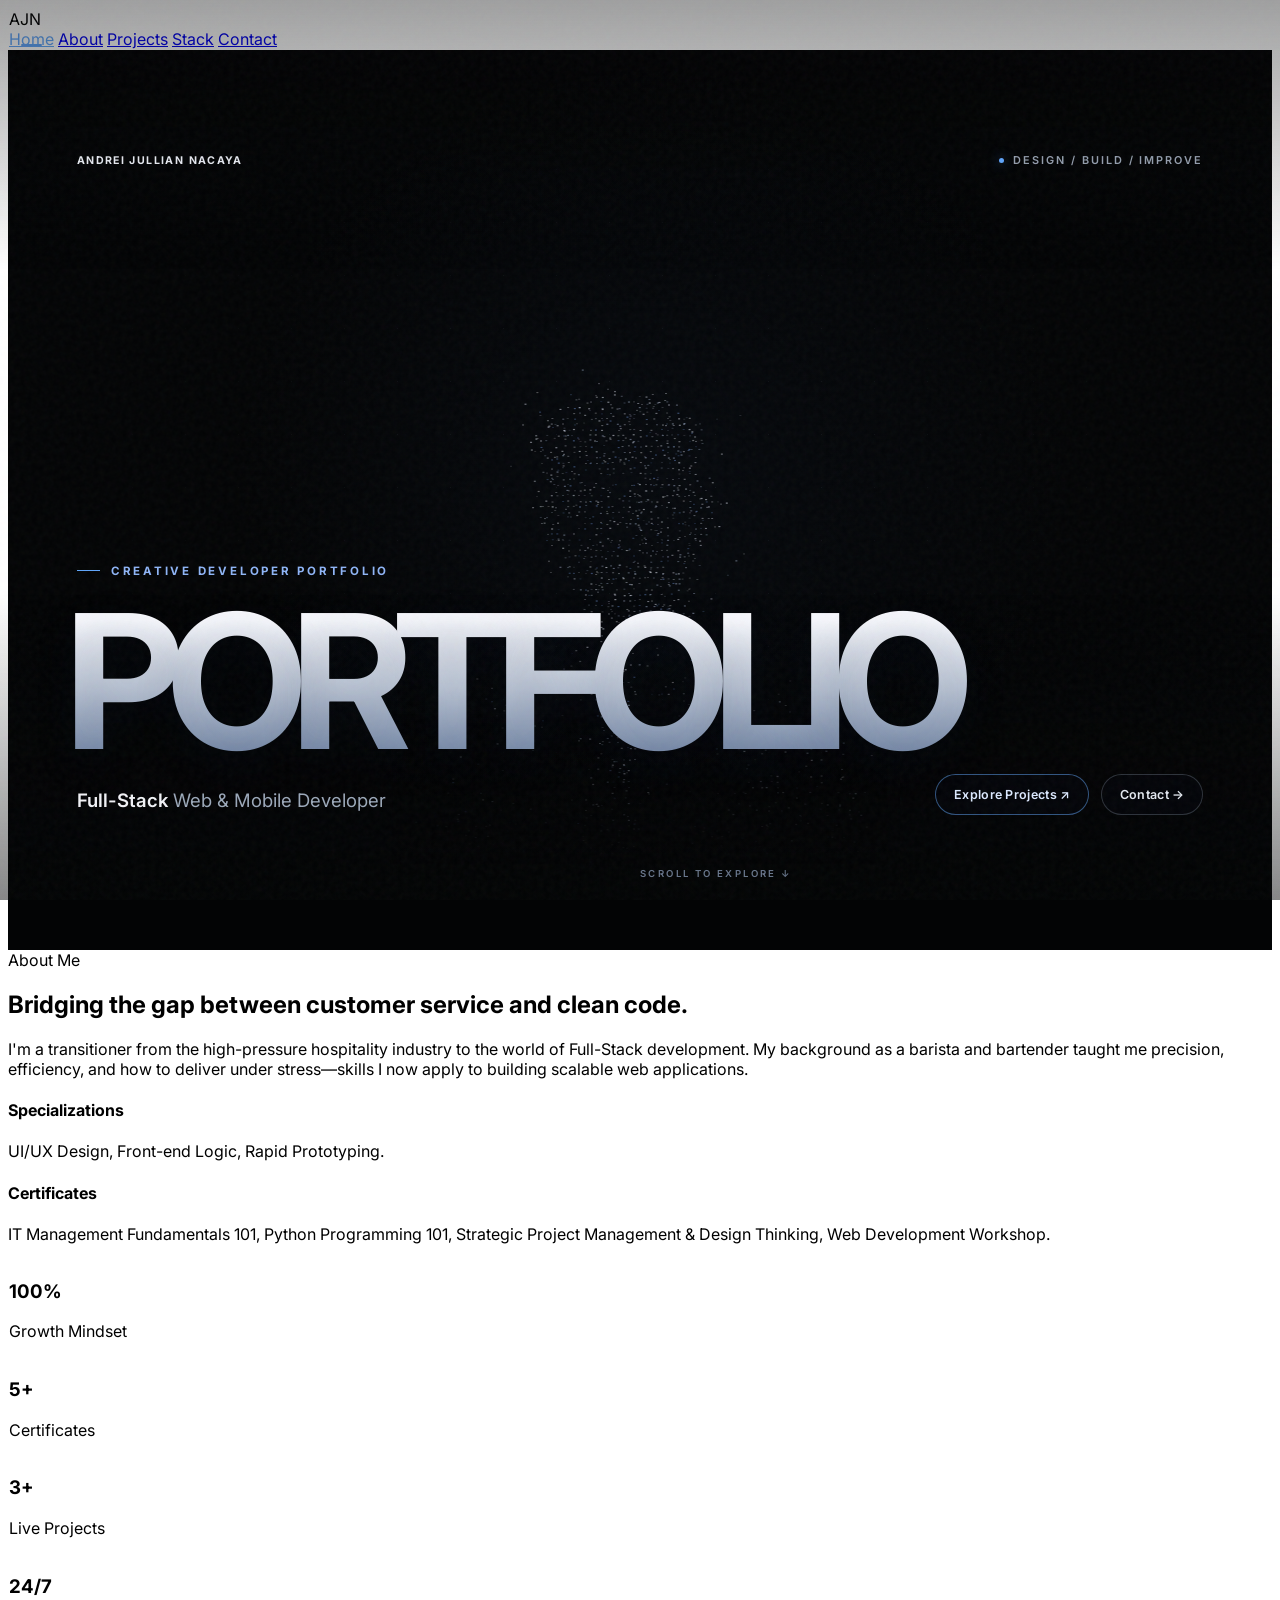
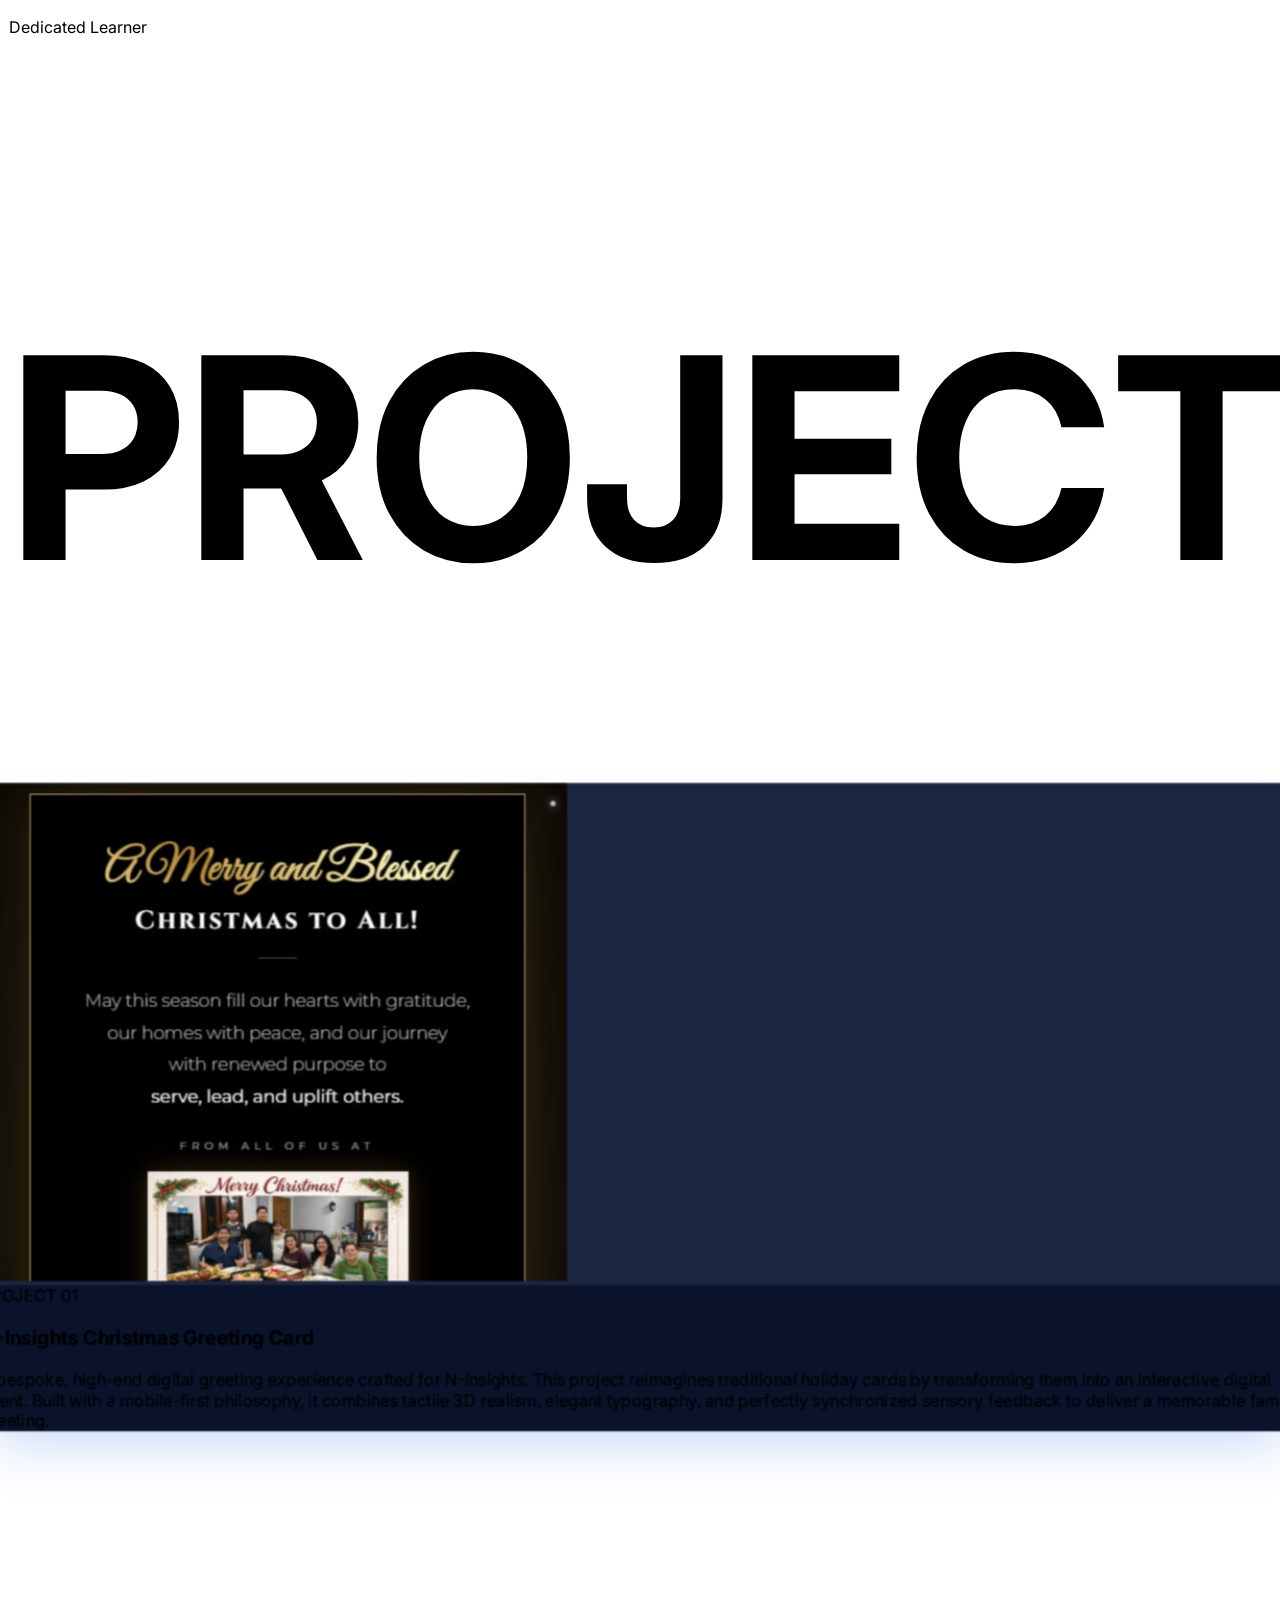
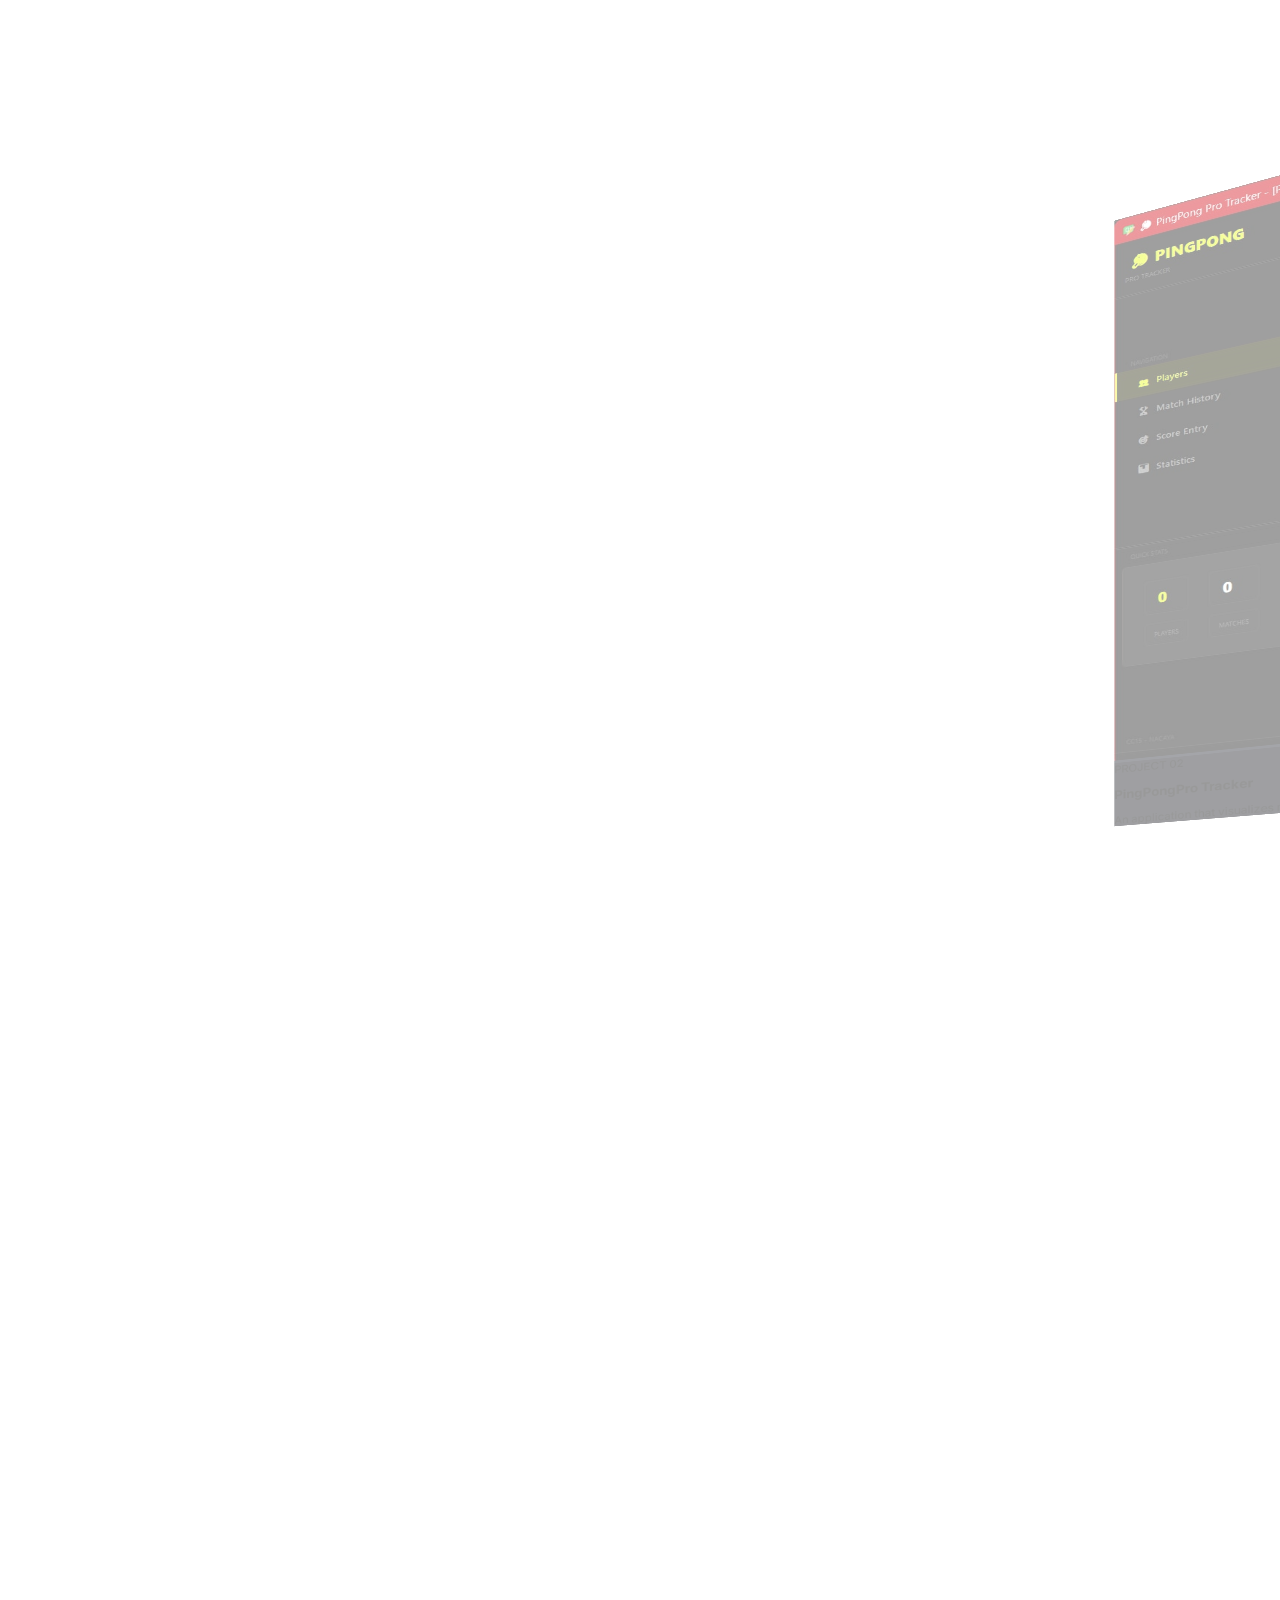
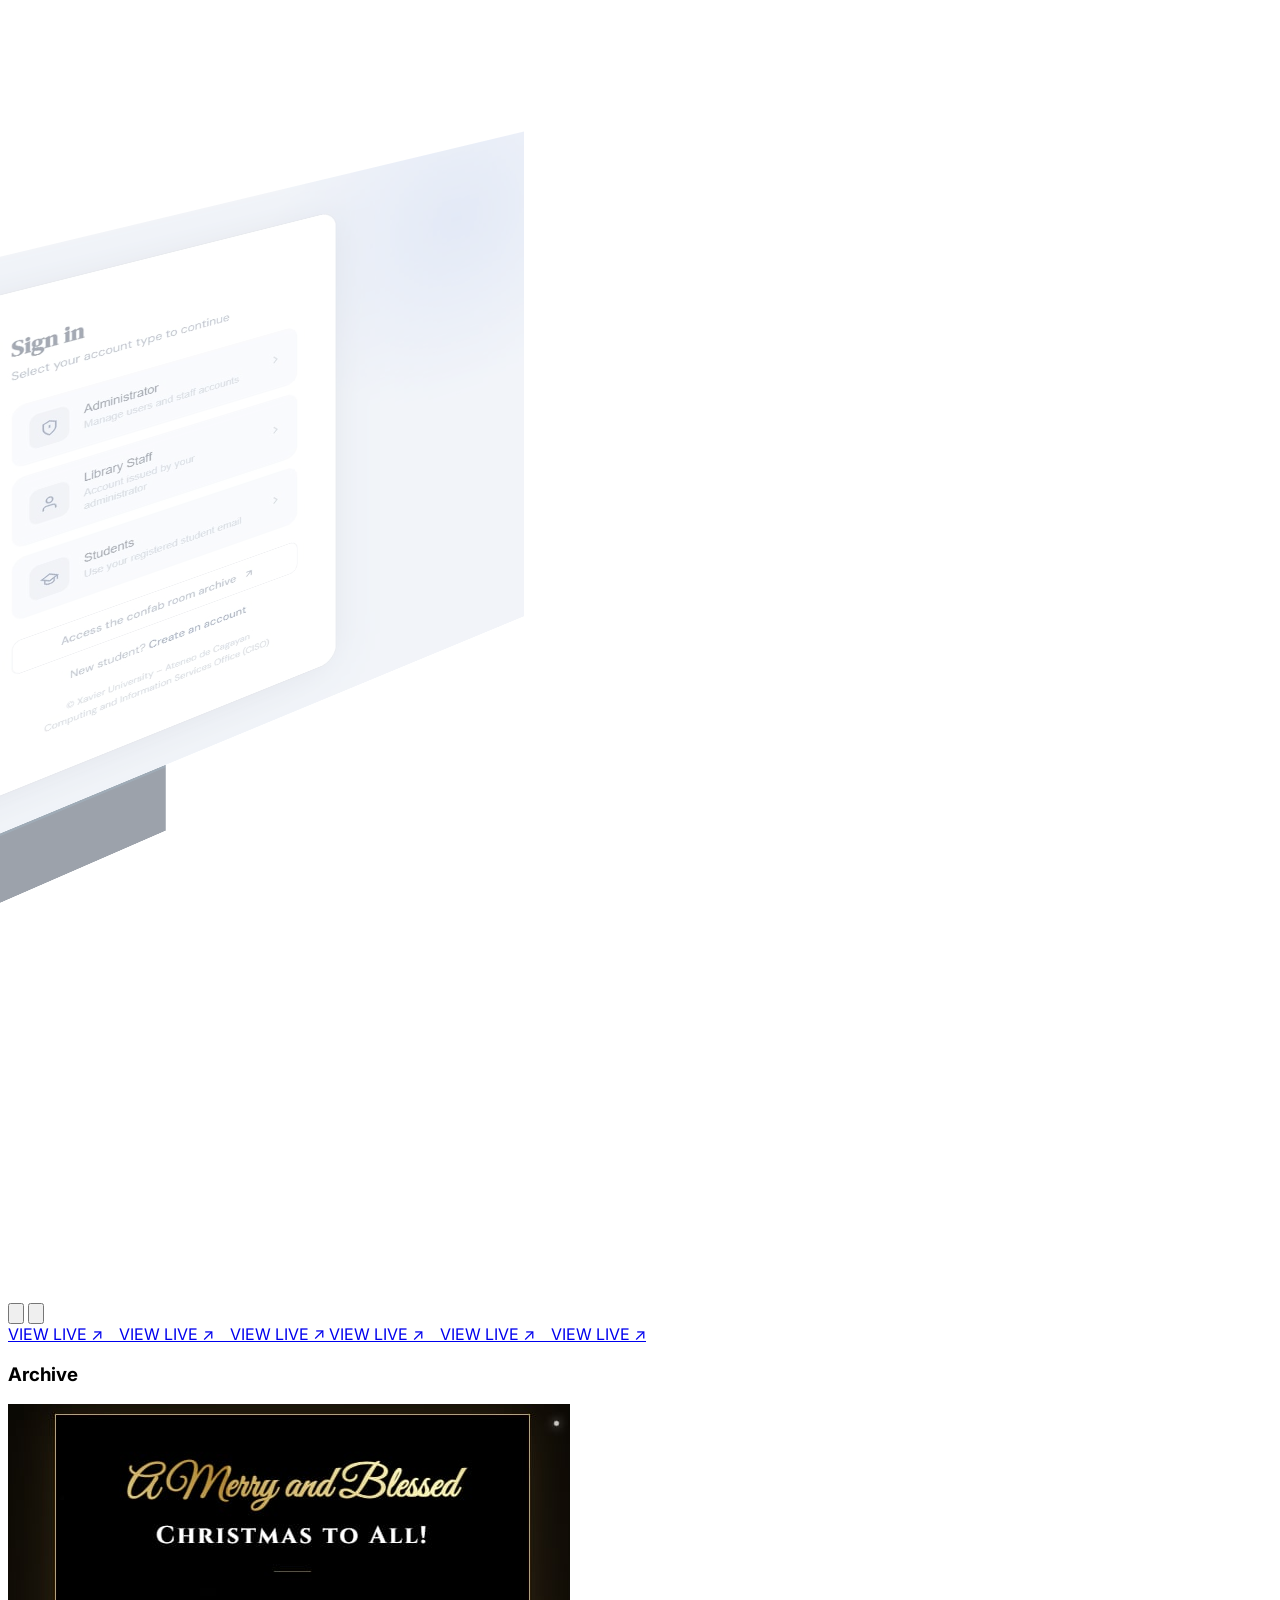
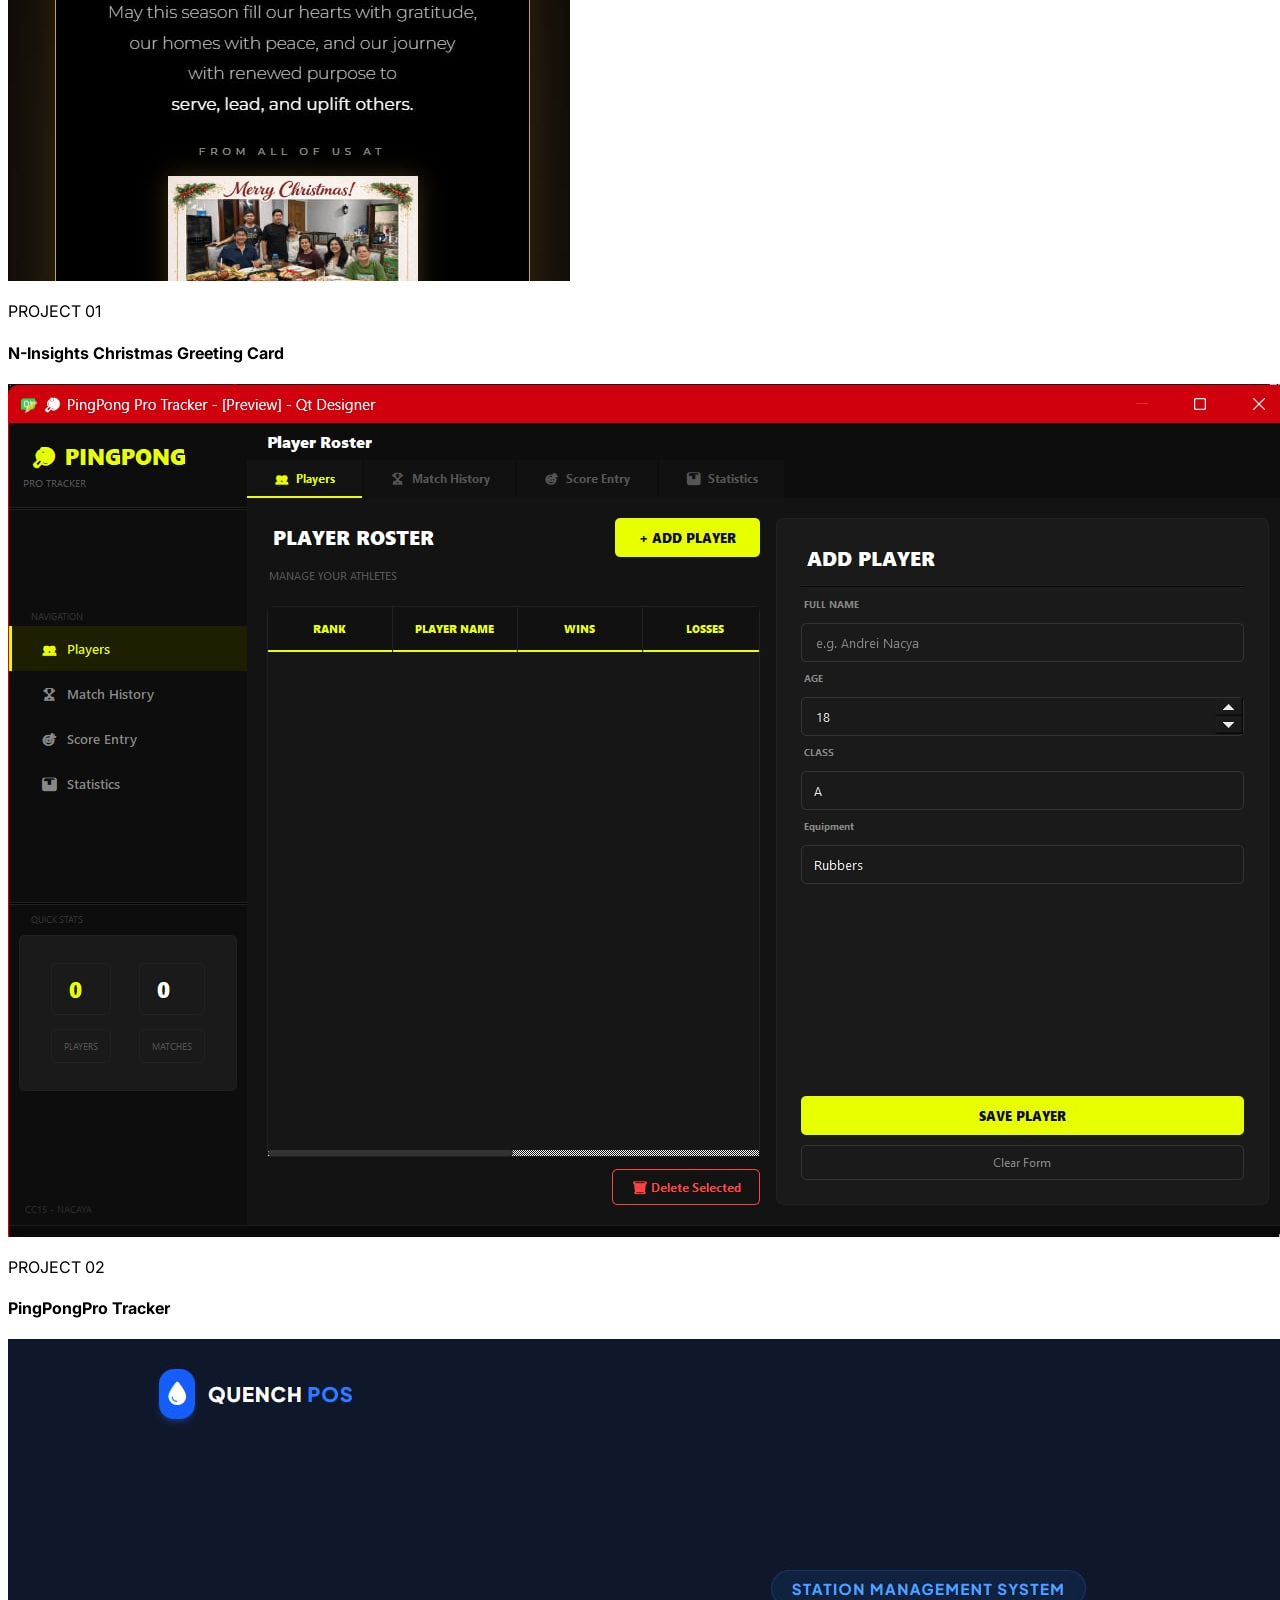
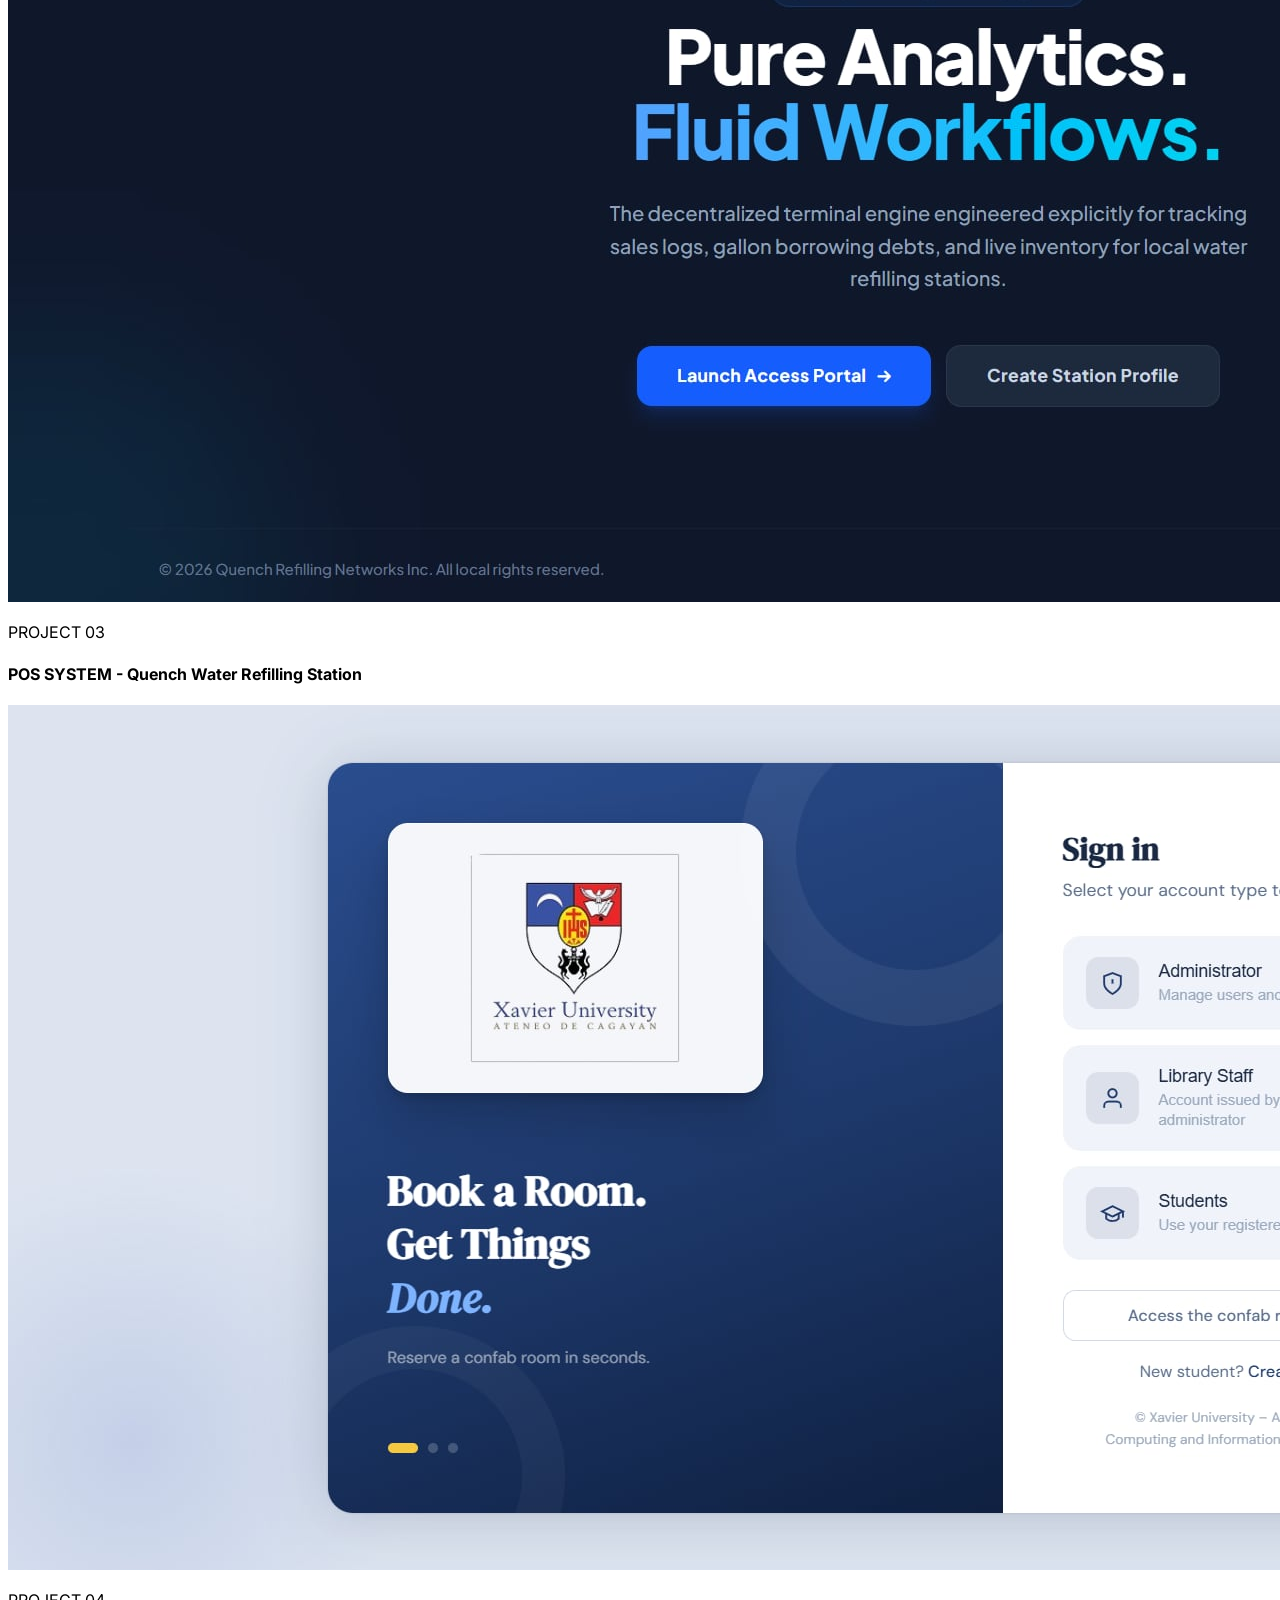
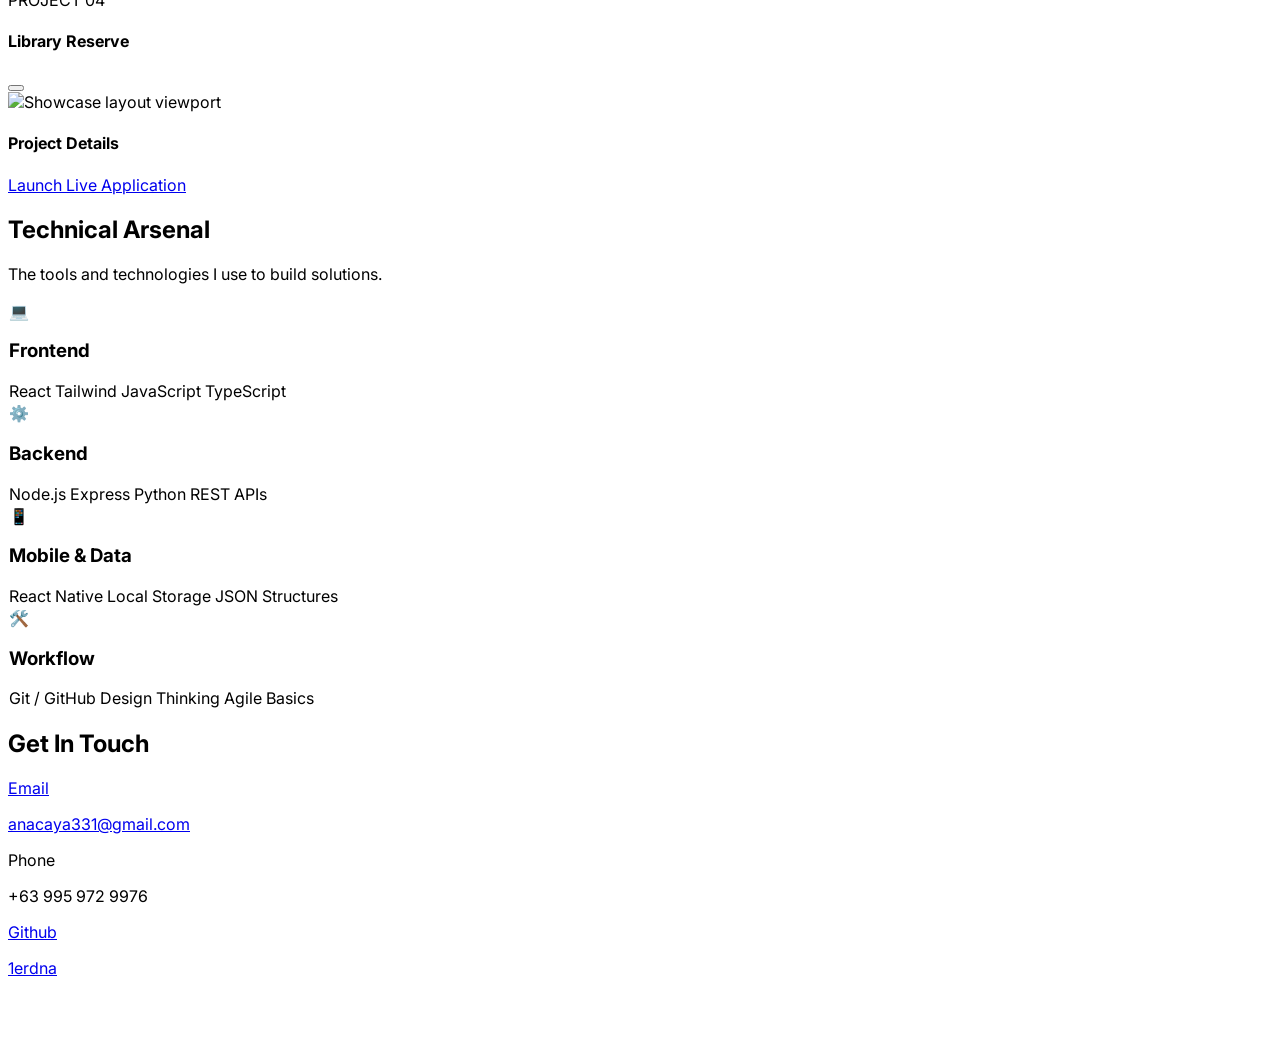
==== commit 258521e8: "Revert clean redesign; restore previous cinematic portfolio version" ====
--- a/index.html
+++ b/index.html
@@ -9,87 +9,95 @@
     <script src="https://unpkg.com/lucide@latest"></script>
     <link rel="stylesheet" href="css/styles.css">
     <link rel="stylesheet" href="css/motion.css">
-    <link rel="stylesheet" href="css/intro.css">
-    <link rel="stylesheet" href="css/clean.css">
+    <link rel="stylesheet" href="css/intro.css">
 </head>
 <body class="bg-[#030303] text-white selection:bg-blue-500 overflow-x-hidden">
 
     <div class="grain-container"></div>
 
-    <nav class="site-nav" aria-label="Primary navigation">
-        <div class="site-nav-inner">
-            <a class="site-brand" href="#home" aria-label="Andrei Nacaya — Home">AJN<span>.</span></a>
-            <div class="site-nav-links">
-                <a href="#about">About</a>
-                <a href="#projects">Work</a>
-                <a href="#stack">Skills</a>
-                <a href="#contact">Contact</a>
-            </div>
-        </div>
-    </nav>
-
-    <section id="home" class="hero-cinematic" aria-label="Andrei Jullian Nacaya — portfolio">
+    <nav class="fixed top-6 left-1/2 -translate-x-1/2 z-50 flex items-center gap-2 p-1 glass rounded-full shadow-2xl w-[90%] max-w-md sm:w-auto">
+        <div class="px-4 py-2 bg-blue-600/20 text-blue-400 rounded-full font-bold text-xs">AJN</div>
+        <div class="flex gap-1 px-2">
+            <a href="#home" class="px-3 py-2 text-xs sm:text-sm hover:text-blue-400 transition">Home</a>
+            <a href="#about" class="px-3 py-2 text-xs sm:text-sm hover:text-blue-400 transition">About</a>
+            <a href="#projects" class="px-3 py-2 text-xs sm:text-sm hover:text-blue-400 transition">Projects</a>
+            <a href="#stack" class="px-3 py-2 text-xs sm:text-sm hover:text-blue-400 transition">Stack</a>
+            <a href="#contact" class="px-3 py-2 text-xs sm:text-sm hover:text-blue-400 transition">Contact</a>
+        </div>
+    </nav>
+
+    <section id="home" class="hero-cinematic" aria-label="Andrei Jullian Nacaya portfolio introduction">
         <div class="hero-linework" aria-hidden="true"></div>
         <span class="hero-intro-mark" aria-hidden="true"></span>
         <span class="hero-intro-name" aria-hidden="true">ANDREI NACAYA</span>
 
+        <!-- Portrait is assembled from real image pixels; photo remains as a no-JS fallback. -->
         <div class="hero-visual" aria-hidden="true">
             <img id="hero-photo" class="hero-photo-fallback" src="images/andrei-portrait.webp"
                  alt="" width="436" height="533" fetchpriority="high" decoding="async">
             <canvas id="hero-particles" class="hero-particle-canvas"></canvas>
         </div>
 
+        <div class="hero-nameplate">
+            <span>Andrei Jullian Nacaya</span>
+            <span class="hero-availability">Design / Build / Improve</span>
+        </div>
+
         <div class="hero-copy">
-            <p class="hero-eyebrow">Andrei Jullian Nacaya</p>
+            <p class="hero-kicker">Creative developer portfolio</p>
             <h1 class="hero-title">PORTFOLIO</h1>
-            <div class="hero-bottom">
-                <div>
-                    <p class="hero-role">Full-Stack Web &amp; Mobile Developer</p>
-                    <p class="hero-summary">Designing and building practical digital experiences.</p>
-                </div>
+            <div class="hero-footer-row">
+                <p class="hero-role">Full-Stack <em>Web &amp; Mobile Developer</em></p>
                 <div class="hero-links">
-                    <a class="hero-link hero-link-primary" href="#projects">View Projects ↗</a>
-                    <a class="hero-link" href="#contact">Get in Touch ↗</a>
+                    <a class="hero-link hero-link-primary" href="#projects">Explore Projects <span aria-hidden="true">↗</span></a>
+                    <a class="hero-link" href="#contact">Contact <span aria-hidden="true">→</span></a>
                 </div>
             </div>
         </div>
+
+        <span class="hero-scroll-cue" aria-hidden="true">Scroll to explore ↓</span>
     </section>
 
-    <section id="about" class="about-section px-6 max-w-7xl mx-auto flex flex-col lg:flex-row">
-        <div class="about-copy">
-            <p class="about-eyebrow">About me</p>
-            <h2>Thoughtful design. Practical development.</h2>
-            <p>
-                I bring a customer-first perspective from my hospitality background into software development.
-                I enjoy creating clear, responsive interfaces and building tools that make everyday tasks easier.
-            </p>
-            <a class="about-inline-link" href="#contact">Let's connect <span aria-hidden="true">↗</span></a>
-        </div>
-        <div class="about-details">
-            <div class="about-detail">
-                <span>01</span>
-                <div>
-                    <h3>What I focus on</h3>
-                    <p>Web and mobile development, UI/UX design, and rapid prototyping.</p>
-                </div>
-            </div>
-            <div class="about-detail">
-                <span>02</span>
-                <div>
-                    <h3>How I work</h3>
-                    <p>Clarity, iteration, and user-centered problem solving.</p>
-                </div>
-            </div>
-            <div class="about-detail">
-                <span>03</span>
-                <div>
-                    <h3>Continuous learning</h3>
-                    <p>Python programming, IT management, web development, and project management.</p>
-                </div>
-            </div>
-        </div>
-    </section>
-
+    <section id="about" class="py-32 px-6 max-w-7xl mx-auto flex flex-col lg:flex-row gap-16 items-center">
+        <div class="lg:w-1/2">
+            <span class="bg-blue-900/30 text-blue-400 px-3 py-1 rounded-full text-xs font-bold uppercase tracking-widest">About Me</span>
+            <h2 class="text-3xl md:text-5xl font-bold mt-6 mb-8 leading-tight">
+                Bridging the gap between <span class="text-blue-500 text-opacity-80">customer service</span> and <span class="text-indigo-400">clean code</span>.
+            </h2>
+            <p class="text-gray-400 text-base md:text-lg mb-8 leading-relaxed">
+                I'm a transitioner from the high-pressure hospitality industry to the world of Full-Stack development. My background as a barista and bartender taught me precision, efficiency, and how to deliver under stress—skills I now apply to building scalable web applications.
+            </p>
+            <div class="grid grid-cols-1 sm:grid-cols-2 gap-8 border-t border-white/10 pt-8">
+                <div>
+                    <h4 class="font-bold text-white mb-2">Specializations</h4>
+                    <p class="text-sm text-gray-400">UI/UX Design, Front-end Logic, Rapid Prototyping.</p>
+                </div>
+                <div>
+                    <h4 class="font-bold text-white mb-2">Certificates</h4>
+                    <p class="text-sm text-gray-400">IT Management Fundamentals 101, Python Programming 101, Strategic Project Management & Design Thinking, Web Development Workshop.</p>
+                </div>
+            </div>
+        </div>
+        <div class="lg:w-1/2 grid grid-cols-2 gap-4 bg-white/[0.02] p-4 sm:p-8 rounded-[40px] border border-white/5 w-full">
+            <div class="glass p-6 sm:p-10 rounded-3xl text-center">
+                <h3 class="text-3xl sm:text-4xl font-bold mb-2">100%</h3>
+                <p class="text-[10px] text-gray-500 uppercase tracking-widest">Growth Mindset</p>
+            </div>
+            <div class="glass p-6 sm:p-10 rounded-3xl text-center">
+                <h3 class="text-3xl sm:text-4xl font-bold mb-2">5+</h3>
+                <p class="text-[10px] text-gray-500 uppercase tracking-widest">Certificates</p>
+            </div>
+            <div class="glass p-6 sm:p-10 rounded-3xl text-center">
+                <h3 class="text-3xl sm:text-4xl font-bold mb-2">3+</h3>
+                <p class="text-[10px] text-gray-500 uppercase tracking-widest">Live Projects</p>
+            </div>
+            <div class="glass p-6 sm:p-10 rounded-3xl text-center">
+                <h3 class="text-3xl sm:text-4xl font-bold mb-2">24/7</h3>
+                <p class="text-[10px] text-gray-500 uppercase tracking-widest">Dedicated Learner</p>
+            </div>
+        </div>
+    </section>
+
     <section id="projects" class="relative min-h-screen w-full overflow-hidden flex flex-col items-center justify-start pt-24 pb-32 transition-colors duration-700 ease-out bg-[#030303]">
         <div id="carousel-glow" class="absolute w-[500px] h-[500px] rounded-full blur-[160px] opacity-20 -z-10 transition-colors duration-700"></div>
 
@@ -116,7 +124,10 @@
             </div>
 
             <a id="project-marquee-link" href="#" class="group overflow-hidden border border-blue-500/20 bg-blue-950/20 backdrop-blur-sm py-3 px-6 rounded-full max-w-[180px] sm:max-w-xs flex items-center transition-all hover:border-blue-400 hover:shadow-[0_0_15px_rgba(37,99,235,0.2)]">
-                <span class="text-xs font-semibold tracking-wide text-blue-300">View selected project ↗</span>
+                <div class="marquee-track flex whitespace-nowrap gap-4 font-['Anton'] tracking-wider text-xs uppercase text-blue-400 group-hover:text-blue-300">
+                    <span>VIEW LIVE ↗ &nbsp;&nbsp; VIEW LIVE ↗ &nbsp;&nbsp; VIEW LIVE ↗</span>
+                    <span aria-hidden="true">VIEW LIVE ↗ &nbsp;&nbsp; VIEW LIVE ↗ &nbsp;&nbsp; VIEW LIVE ↗</span>
+                </div>
             </a>
         </div>
 
@@ -167,8 +178,8 @@
     </div>
 
     <section id="stack" class="py-32 px-6 max-w-7xl mx-auto">
-        <h2 class="text-4xl font-bold text-center mb-4">Tools &amp; Technologies</h2>
-        <p class="text-gray-400 text-center mb-16">A focused toolkit for practical web and mobile work.</p>
+        <h2 class="text-4xl font-bold text-center mb-4">Technical Arsenal</h2>
+        <p class="text-gray-400 text-center mb-16">The tools and technologies I use to build solutions.</p>
         <div class="grid grid-cols-1 sm:grid-cols-2 lg:grid-cols-4 gap-6">
             <div class="glass p-8 rounded-3xl hover:border-blue-500/50 transition duration-500 group">
                 <div class="w-10 h-10 mb-6 rounded-lg bg-blue-500/20 flex items-center justify-center text-blue-400 group-hover:scale-110 transition">💻</div>
@@ -212,7 +223,7 @@
     </section>
 
     <section id="contact" class="py-32 px-6 max-w-7xl mx-auto">
-        <h2 class="text-4xl md:text-5xl font-bold text-center mb-16 text-white">Let’s Connect</h2>
+        <h2 class="text-4xl md:text-5xl font-bold text-center mb-16 text-white">Get In Touch</h2>
         <div class="grid grid-cols-1 md:grid-cols-2 lg:grid-cols-3 gap-6 text-center">
             <a href="mailto:anacaya331@gmail.com" class="group p-8 rounded-3xl bg-[#0a0a0a] border border-white/5 hover:border-blue-500/50 transition-all duration-300">
                 <div class="w-12 h-12 mx-auto mb-6 flex items-center justify-center rounded-xl bg-blue-500/5 border border-blue-500/10 text-blue-400 group-hover:scale-110 group-hover:border-blue-500 group-hover:shadow-[0_0_20px_rgba(37,99,235,0.3)] transition-all duration-500">
@@ -239,7 +250,7 @@
     </section>
 
     <footer class="py-10 border-t border-white/5 px-6 text-center text-gray-600 text-sm">
-        &copy; 2026 Andrei Jullian Nacaya. Designed &amp; developed with care.
+        &copy; 2026 Andrei Jullian Nacaya. Built with Code and Coffee.
     </footer>
 
     <script src="js/main.js"></script>
--- a/css/intro.css
+++ b/css/intro.css
@@ -1,292 +1,421 @@
-/* Cinematic, but deliberately quiet: one short intro and a readable homepage. */
+/* Cinematic landing screen inspired by the supplied portfolio intro reference.
+   No framework or third-party animation dependency required. */
+
 #home.hero-cinematic {
-    position: relative;
+    min-height: 100svh;
     isolation: isolate;
-    min-height: 100svh;
-    background: #06080d;
+    background: radial-gradient(ellipse 40% 55% at 51% 47%, rgba(19, 31, 51, .18), transparent 82%), #030405;
+    background-image: radial-gradient(ellipse 40% 55% at 51% 47%, rgba(19,31,51,.18),transparent 82%);
+    animation: none;
+    text-align: left;
+    display: block;
+    padding: 0;
     overflow: hidden;
-    text-align: left;
-    padding: 0;
-    animation: none;
-}
-
-#home.hero-cinematic::before {
+}
+
+.hero-cinematic::after {
     content: "";
     position: absolute;
     inset: 0;
-    pointer-events: none;
-    background: radial-gradient(ellipse 39% 49% at 70% 49%, rgba(45,77,129,.15), transparent 79%);
-}
-
-#home.hero-cinematic::after {
+    background: linear-gradient(180deg, rgba(3,4,5,.38) 0%, transparent 30%, transparent 66%, rgba(3,4,5,.48) 100%);
+    z-index: 1;
+    pointer-events: none;
+}
+
+.hero-cinematic .hero-linework {
+    position: absolute;
+    inset: 10% 0 0;
+    z-index: 0;
+    opacity: .32;
+    pointer-events: none;
+    background-image: radial-gradient(circle at center, rgba(148, 163, 184, .32) .5px, transparent 1px);
+    background-size: 53px 53px;
+    -webkit-mask-image: radial-gradient(ellipse at 50% 45%, #000, transparent 74%);
+    mask-image: radial-gradient(ellipse at 50% 45%, #000, transparent 74%);
+}
+
+.hero-cinematic .hero-nameplate {
+    position: absolute;
+    top: clamp(7rem, 17vh, 10rem);
+    left: clamp(1.25rem, 6vw, 7.5rem);
+    right: clamp(1.25rem, 6vw, 7.5rem);
+    z-index: 5;
+    display: flex;
+    align-items: center;
+    justify-content: space-between;
+    gap: 1rem;
+    color: #e4e7ee;
+    font-size: clamp(.65rem, .83vw, .85rem);
+    font-weight: 700;
+    letter-spacing: .13em;
+    text-transform: uppercase;
+}
+
+.hero-nameplate .hero-availability {
+    display: inline-flex;
+    align-items: center;
+    gap: .6rem;
+    color: #939dac;
+    font-size: .68rem;
+    font-weight: 600;
+    letter-spacing: .18em;
+}
+
+.hero-availability::before {
     content: "";
-    position: absolute;
-    z-index: 3;
-    inset: 0;
-    pointer-events: none;
-    background: linear-gradient(90deg, rgba(6,8,13,.45) 0%, transparent 55%),
-                linear-gradient(0deg, #06080d 0%, transparent 20%);
-}
-
-.hero-cinematic .hero-linework {
-    position: absolute;
-    inset: 72px 0 0;
-    background-image: radial-gradient(circle, rgba(124,145,179,.18) .65px, transparent 1px);
-    background-size: 45px 45px;
-    -webkit-mask-image: radial-gradient(ellipse at 65% 48%, black 4%, transparent 73%);
-    mask-image: radial-gradient(ellipse at 65% 48%, black 4%, transparent 73%);
-    opacity: .22;
-    pointer-events: none;
+    width: 5px;
+    height: 5px;
+    flex: 0 0 5px;
+    background: #60a5fa;
+    border-radius: 50%;
+    box-shadow: 0 0 12px rgba(96, 165, 250, .65);
 }
 
 .hero-cinematic .hero-visual {
     position: absolute;
-    z-index: 1;
-    right: clamp(20px, 8vw, 150px);
-    bottom: 0;
-    width: min(42vw, 520px);
-    aspect-ratio: 436/533;
-    overflow: hidden;
-    pointer-events: none;
-}
-
-.hero-cinematic .hero-visual img,
-.hero-cinematic .hero-visual canvas {
-    position: absolute;
-    inset: 0;
+    bottom: 4%;
+    left: 50%;
+    transform: translateX(-50%);
+    z-index: 2;
+    width: min(43vw, 495px);
+    aspect-ratio: 436 / 533;
+    pointer-events: none;
+    opacity: .95;
+}
+
+.hero-cinematic .hero-particle-canvas,
+.hero-cinematic .hero-photo-fallback {
     width: 100%;
     height: 100%;
+    position: absolute;
+    inset: 0;
     display: block;
 }
 
+.hero-cinematic .hero-particle-canvas {
+    z-index: 2;
+    opacity: 0;
+    transition: opacity 350ms ease;
+}
+
+.hero-cinematic .hero-visual.particles-ready .hero-particle-canvas {
+    opacity: 1;
+}
+
 .hero-cinematic .hero-photo-fallback {
+    z-index: 1;
     object-fit: cover;
-    object-position: top center;
-    filter: grayscale(1) brightness(.65) contrast(1.28);
-    opacity: .56;
-    -webkit-mask-image: radial-gradient(ellipse 66% 72% at 50% 47%, #000 31%, transparent 100%);
-    mask-image: radial-gradient(ellipse 66% 72% at 50% 47%, #000 31%, transparent 100%);
-    transition: opacity .65s ease;
-}
-
-.hero-cinematic .hero-visual.particles-ready .hero-photo-fallback { opacity: .16; }
-.hero-cinematic .hero-particle-canvas {
+    object-position: center top;
+    opacity: .58;
+    filter: grayscale(1) contrast(1.6) brightness(.44);
+    -webkit-mask-image: radial-gradient(ellipse 67% 72% at 50% 48%, black 26%, transparent 95%);
+    mask-image: radial-gradient(ellipse 67% 72% at 50% 48%, black 26%, transparent 95%);
+    transition: opacity 550ms ease;
+}
+
+.hero-cinematic .hero-visual.particles-ready .hero-photo-fallback {
     opacity: 0;
-    transition: opacity .65s ease;
-}
-.hero-cinematic .hero-visual.particles-ready .hero-particle-canvas { opacity: .88; }
+}
+
+.hero-cinematic .hero-visual::after {
+    content: "";
+    position: absolute;
+    inset: 0;
+    background: linear-gradient(0deg, #030405 0%, transparent 25%);
+    z-index: 3;
+    pointer-events: none;
+}
 
 .hero-cinematic .hero-copy {
     position: absolute;
     z-index: 5;
-    left: clamp(24px, 6vw, 100px);
-    right: clamp(24px, 6vw, 100px);
-    bottom: clamp(85px, 12vh, 140px);
-    max-width: 1320px;
-}
-
-.hero-cinematic .hero-eyebrow {
-    margin: 0 0 18px;
-    font-size: .75rem;
-    font-weight: 650;
-    letter-spacing: .21em;
-    color: #9ebdf3;
+    left: clamp(1.25rem, 6vw, 7.5rem);
+    right: clamp(1.25rem, 6vw, 7.5rem);
+    bottom: clamp(4.2rem, 9.5vh, 7rem);
+    margin: 0;
+    max-width: none;
+}
+
+.hero-cinematic .hero-kicker {
+    display: flex;
+    align-items: center;
+    gap: 11px;
+    color: #8fb5f7;
+    font-size: clamp(.62rem, .9vw, .82rem);
+    font-weight: 700;
+    letter-spacing: .24em;
     text-transform: uppercase;
+    margin-bottom: 1rem;
+}
+
+.hero-cinematic .hero-kicker::before {
+    content: "";
+    width: 23px;
+    height: 1px;
+    background: #60a5fa;
 }
 
 .hero-cinematic .hero-title {
-    margin: 0 0 25px -.055em;
+    position: relative;
+    z-index: 5;
+    display: block;
+    margin: 0 0 .25rem -.065em;
+    max-width: 100%;
     font-family: Inter, sans-serif;
-    font-size: clamp(4rem, 11.25vw, 11rem);
-    font-weight: 750;
-    letter-spacing: -.093em;
-    line-height: .93;
-    color: #f2f5fa;
+    font-size: clamp(3.05rem, 14.6vw, 15rem);
+    font-weight: 700;
+    line-height: .94;
+    letter-spacing: -.085em;
     white-space: nowrap;
-}
-
-.hero-cinematic .hero-bottom {
+    color: #f1f3f9;
+    background: linear-gradient(180deg, #fafbff 15%, #bec8d8 55%, #687d9f 100%);
+    -webkit-background-clip: text;
+    background-clip: text;
+    -webkit-text-fill-color: transparent;
+    text-shadow: 0 15px 42px rgba(13, 30, 63, .13);
+}
+
+.hero-cinematic .hero-footer-row {
     display: flex;
     align-items: flex-end;
     justify-content: space-between;
-    gap: 30px;
+    gap: 1.5rem;
+    max-width: 100%;
 }
 
 .hero-cinematic .hero-role {
-    margin: 0 0 6px;
-    font-size: clamp(.95rem, 1.3vw, 1.19rem);
-    color: #eef2f8;
+    margin: 0;
+    color: #f1f2f6;
     font-weight: 600;
-    letter-spacing: -.015em;
-}
-
-.hero-cinematic .hero-summary {
-    max-width: 430px;
-    margin: 0;
-    color: #a4afbf;
-    line-height: 1.7;
-    font-size: .91rem;
+    font-size: clamp(.89rem, 1.45vw, 1.18rem);
+    line-height: 1.55;
+}
+
+.hero-cinematic .hero-role em {
+    font-style: normal;
+    font-weight: 400;
+    color: #9ca9ba;
 }
 
 .hero-cinematic .hero-links {
     display: flex;
     align-items: center;
-    gap: 18px;
+    gap: .75rem;
     white-space: nowrap;
 }
 
 .hero-cinematic .hero-link {
-    padding: 10px 0;
+    border: 1px solid rgba(148,163,184,.29);
+    border-radius: 999px;
+    padding: .75rem 1.1rem;
+    background: rgba(5,9,17,.4);
+    color: #e4e9f1;
+    font-size: .78rem;
+    font-weight: 600;
+    letter-spacing: .025em;
     text-decoration: none;
-    color: #c0c9d8;
-    border-bottom: 1px solid rgba(184,203,238,.3);
-    font-size: .84rem;
-    font-weight: 600;
-    transition: color .22s ease, border-color .22s ease;
+    transition: background-color 220ms ease, border-color 220ms ease, transform 220ms ease;
 }
 
 .hero-cinematic .hero-link:hover,
 .hero-cinematic .hero-link:focus-visible {
-    color: white;
-    border-color: white;
+    border-color: #60a5fa;
+    background: rgba(37,99,235,.24);
+    transform: translateY(-3px);
 }
 
 .hero-cinematic .hero-link-primary {
-    color: #b6d1ff;
-    border-color: #5b8fec;
-}
-
-/* Reference-inspired reveal: minimal dot, a single name beat, then the portfolio. */
-.hero-cinematic .hero-intro-mark,
+    border-color: rgba(96,165,250,.5);
+    color: #dce9ff;
+}
+
+.hero-cinematic .hero-scroll-cue {
+    position: absolute;
+    z-index: 5;
+    bottom: 1.3rem;
+    left: 50%;
+    transform: translateX(-50%);
+    font-size: .6rem;
+    font-weight: 600;
+    letter-spacing: .25em;
+    text-transform: uppercase;
+    color: #67758a;
+    text-align: center;
+    white-space: nowrap;
+}
+
+/* The reference starts as a dot, then unveils the name, title and particle portrait.
+   The page remains fully readable without JavaScript. */
+.hero-cinematic .hero-intro-mark {
+    display: none;
+}
+
+.hero-cinematic.play-intro .hero-intro-mark {
+    display: block;
+    position: absolute;
+    top: 43%;
+    left: 50%;
+    z-index: 7;
+    width: 8px;
+    height: 8px;
+    background: #e7f0ff;
+    border-radius: 50%;
+    transform: translate(-50%, -50%);
+    box-shadow: 0 0 16px rgba(96,165,250,.5);
+    animation: intro-mark 1450ms cubic-bezier(.22,1,.36,1) both;
+    pointer-events: none;
+}
+
+@keyframes intro-mark {
+    0%, 15% { opacity: 0; transform: translate(-50%,-50%) scale(.1); }
+    36% { opacity: 1; transform: translate(-50%,-50%) scale(1); }
+    65% { opacity: 1; transform: translate(-50%,-50%) scale(1); }
+    100% { opacity: 0; transform: translate(-50%,-50%) scale(13); }
+}
+
+
 .hero-cinematic .hero-intro-name {
     display: none;
 }
 
-.hero-cinematic.play-intro .hero-intro-mark {
-    display: block;
-    position: absolute;
-    z-index: 8;
-    top: 43%;
-    left: 50%;
-    width: 5px;
-    height: 5px;
-    background: #b8d3ff;
-    border-radius: 50%;
-    pointer-events: none;
-    animation: clean-mark .9s ease-out both;
-}
-
 .hero-cinematic.play-intro .hero-intro-name {
     display: block;
     position: absolute;
-    z-index: 8;
+    z-index: 7;
     top: 43%;
     left: 50%;
     width: max-content;
     max-width: 94vw;
-    white-space: nowrap;
-    text-align: center;
-    color: #e8eef8;
-    font-size: clamp(2rem, 6.8vw, 5.4rem);
+    color: #e9effc;
+    font-size: clamp(2rem, 7.4vw, 7rem);
     font-weight: 700;
     letter-spacing: -.065em;
-    pointer-events: none;
-    animation: clean-name 1.35s cubic-bezier(.22,1,.36,1) .68s both;
-}
-
-@keyframes clean-mark {
-    0% { opacity: 0; transform: translate(-50%,-50%) scale(.3); }
-    35% { opacity: 1; transform: translate(-50%,-50%) scale(1); }
-    85% { opacity: 1; }
-    100% { opacity: 0; transform: translate(-50%,-50%) scale(2); }
-}
-
-@keyframes clean-name {
-    0% { opacity: 0; transform: translate(-50%,-47%) scale(.98); }
-    23%, 65% { opacity: 1; transform: translate(-50%,-50%) scale(1); }
-    100% { opacity: 0; transform: translate(-50%,-54%) scale(1); }
-}
-
-.hero-cinematic.play-intro .hero-eyebrow {
-    animation: clean-reveal .6s ease-out 1.9s both;
+    line-height: 1;
+    text-align: center;
+    white-space: nowrap;
+    pointer-events: none;
+    animation: intro-name-build 1650ms cubic-bezier(.22,1,.36,1) 1100ms both;
+}
+
+@keyframes intro-name-build {
+    0% { opacity: 0; transform: translate(-50%, -44%) scale(.93); filter: blur(6px); }
+    23%, 67% { opacity: 1; transform: translate(-50%, -50%) scale(1); filter: blur(0); }
+    100% { opacity: 0; transform: translate(-50%, -55%) scale(1.015); filter: blur(2px); }
+}
+
+/* Keep the final image concealed until the particles can form it. */
+.hero-cinematic.play-intro .hero-photo-fallback {
+    opacity: 0;
+}
+
+.hero-cinematic.play-intro .hero-nameplate {
+    animation: intro-content-in 600ms ease-out 2300ms both;
+}
+.hero-cinematic.play-intro .hero-kicker {
+    animation: intro-content-in 550ms ease-out 2570ms both;
 }
 .hero-cinematic.play-intro .hero-title {
-    animation: clean-title .85s cubic-bezier(.22,1,.36,1) 1.98s both;
-}
-.hero-cinematic.play-intro .hero-bottom {
-    animation: clean-reveal .6s ease-out 2.4s both;
-}
-
-@keyframes clean-reveal {
-    from { opacity: 0; transform: translate3d(0,14px,0); }
-    to { opacity: 1; transform: none; }
-}
-@keyframes clean-title {
-    from { opacity: 0; transform: translate3d(0,19px,0); }
-    to { opacity: 1; transform: none; }
+    animation: intro-title-in 1050ms cubic-bezier(.18,1,.36,1) 2710ms both;
+}
+.hero-cinematic.play-intro .hero-footer-row {
+    animation: intro-content-in 600ms ease-out 3330ms both;
+}
+.hero-cinematic.play-intro .hero-scroll-cue {
+    animation: intro-content-in 700ms ease-out 3850ms both;
+}
+
+@keyframes intro-content-in {
+    from { opacity: 0; transform: translate3d(0, 12px, 0); }
+    to { opacity: 1; transform: translate3d(0, 0, 0); }
+}
+@keyframes intro-title-in {
+    from { opacity: 0; transform: translate3d(0, 25px, 0) scale(.95); filter: blur(5px); }
+    to { opacity: 1; transform: translate3d(0, 0, 0) scale(1); filter: blur(0); }
+}
+
+@media (min-width: 1500px) {
+    .hero-cinematic .hero-visual { width: min(39vw, 620px); }
 }
 
 @media (max-width: 900px) {
     .hero-cinematic .hero-visual {
-        width: min(61vw, 465px);
-        right: 1%;
-        opacity: .67;
-    }
-    .hero-cinematic .hero-title { font-size: clamp(3.5rem, 10.8vw, 7rem); }
+        width: min(73vw, 440px);
+        bottom: 15%;
+    }
     .hero-cinematic .hero-copy {
-        left: clamp(24px, 5vw, 65px);
-        right: clamp(24px, 5vw, 65px);
-        bottom: 12vh;
-    }
-}
-
-@media (max-width: 650px) {
-    #home.hero-cinematic { min-height: max(640px, 100svh); }
+        bottom: clamp(4.7rem, 10vh, 6rem);
+    }
+    .hero-cinematic .hero-availability { display: none; }
+}
+
+@media (max-width: 600px) {
+    #home.hero-cinematic {
+        min-height: 100svh;
+    }
+    .hero-cinematic .hero-nameplate {
+        top: 6.5rem;
+        font-size: .68rem;
+        letter-spacing: .1em;
+    }
     .hero-cinematic .hero-visual {
-        width: min(80vw, 365px);
-        right: -15%;
+        width: min(98vw, 390px);
         bottom: 18%;
-        opacity: .57;
+        left: 51%;
+        opacity: .76;
     }
     .hero-cinematic .hero-copy {
-        left: 23px;
-        right: 23px;
-        bottom: clamp(75px, 12vh, 110px);
-    }
-    .hero-cinematic .hero-eyebrow { font-size: .65rem; letter-spacing: .14em; margin-bottom: 13px; }
+        left: 1.15rem;
+        right: 1.15rem;
+        bottom: 4.6rem;
+    }
+    .hero-cinematic .hero-kicker {
+        font-size: .59rem;
+        letter-spacing: .14em;
+        margin-bottom: .7rem;
+    }
     .hero-cinematic .hero-title {
-        font-size: clamp(2.6rem, 10.8vw, 4.7rem);
-        letter-spacing: -.085em;
-        margin-bottom: 22px;
-    }
-    .hero-cinematic .hero-bottom {
+        font-size: clamp(2.55rem, 14.3vw, 6rem);
+        letter-spacing: -.09em;
+        margin-left: -.07em;
+    }
+    .hero-cinematic .hero-footer-row {
+        align-items: flex-start;
         flex-direction: column;
-        align-items: flex-start;
-        gap: 18px;
-    }
-    .hero-cinematic .hero-role { font-size: .91rem; }
-    .hero-cinematic .hero-summary { font-size: .82rem; max-width: 290px; }
-    .hero-cinematic .hero-links { gap: 25px; }
-    .hero-cinematic .hero-link { font-size: .81rem; }
-}
-
-@media (max-height: 560px) and (min-width: 651px) {
-    .hero-cinematic .hero-copy { bottom: 38px; }
-    .hero-cinematic .hero-visual { width: min(30vw, 300px); }
-    .hero-cinematic .hero-title { font-size: clamp(3rem, 9.7vw, 7rem); }
+        gap: .9rem;
+    }
+    .hero-cinematic .hero-role {
+        font-size: .83rem;
+    }
+    .hero-cinematic .hero-links { gap: .6rem; }
+    .hero-cinematic .hero-link {
+        font-size: .72rem;
+        padding: .62rem .9rem;
+    }
+    .hero-cinematic .hero-scroll-cue {
+        bottom: 1.15rem;
+        font-size: .52rem;
+    }
+}
+
+@media (max-height: 540px) and (min-width: 601px) {
+    .hero-cinematic .hero-visual { width: min(32vw, 300px); bottom: -8%; }
+    .hero-cinematic .hero-nameplate { top: 5.5rem; }
+    .hero-cinematic .hero-copy { bottom: 2.2rem; }
+    .hero-cinematic .hero-scroll-cue { display: none; }
 }
 
 @media (prefers-reduced-motion: reduce) {
-    .hero-cinematic.play-intro .hero-intro-mark,
-    .hero-cinematic.play-intro .hero-intro-name { display: none !important; }
-    .hero-cinematic.play-intro .hero-eyebrow,
+    #home.hero-cinematic,
+    .hero-cinematic.play-intro .hero-nameplate,
+    .hero-cinematic.play-intro .hero-kicker,
     .hero-cinematic.play-intro .hero-title,
-    .hero-cinematic.play-intro .hero-bottom {
+    .hero-cinematic.play-intro .hero-footer-row,
+    .hero-cinematic.play-intro .hero-scroll-cue {
         animation: none !important;
         opacity: 1 !important;
-        transform: none !important;
-    }
-    .hero-cinematic .hero-photo-fallback,
-    .hero-cinematic .hero-particle-canvas,
-    .hero-cinematic .hero-link { transition: none !important; }
-}
+        transform: none;
+        filter: none;
+    }
+    .hero-cinematic .hero-intro-mark, .hero-cinematic .hero-intro-name { display: none !important; }
+    .hero-cinematic .hero-link { transition: none; }
+}
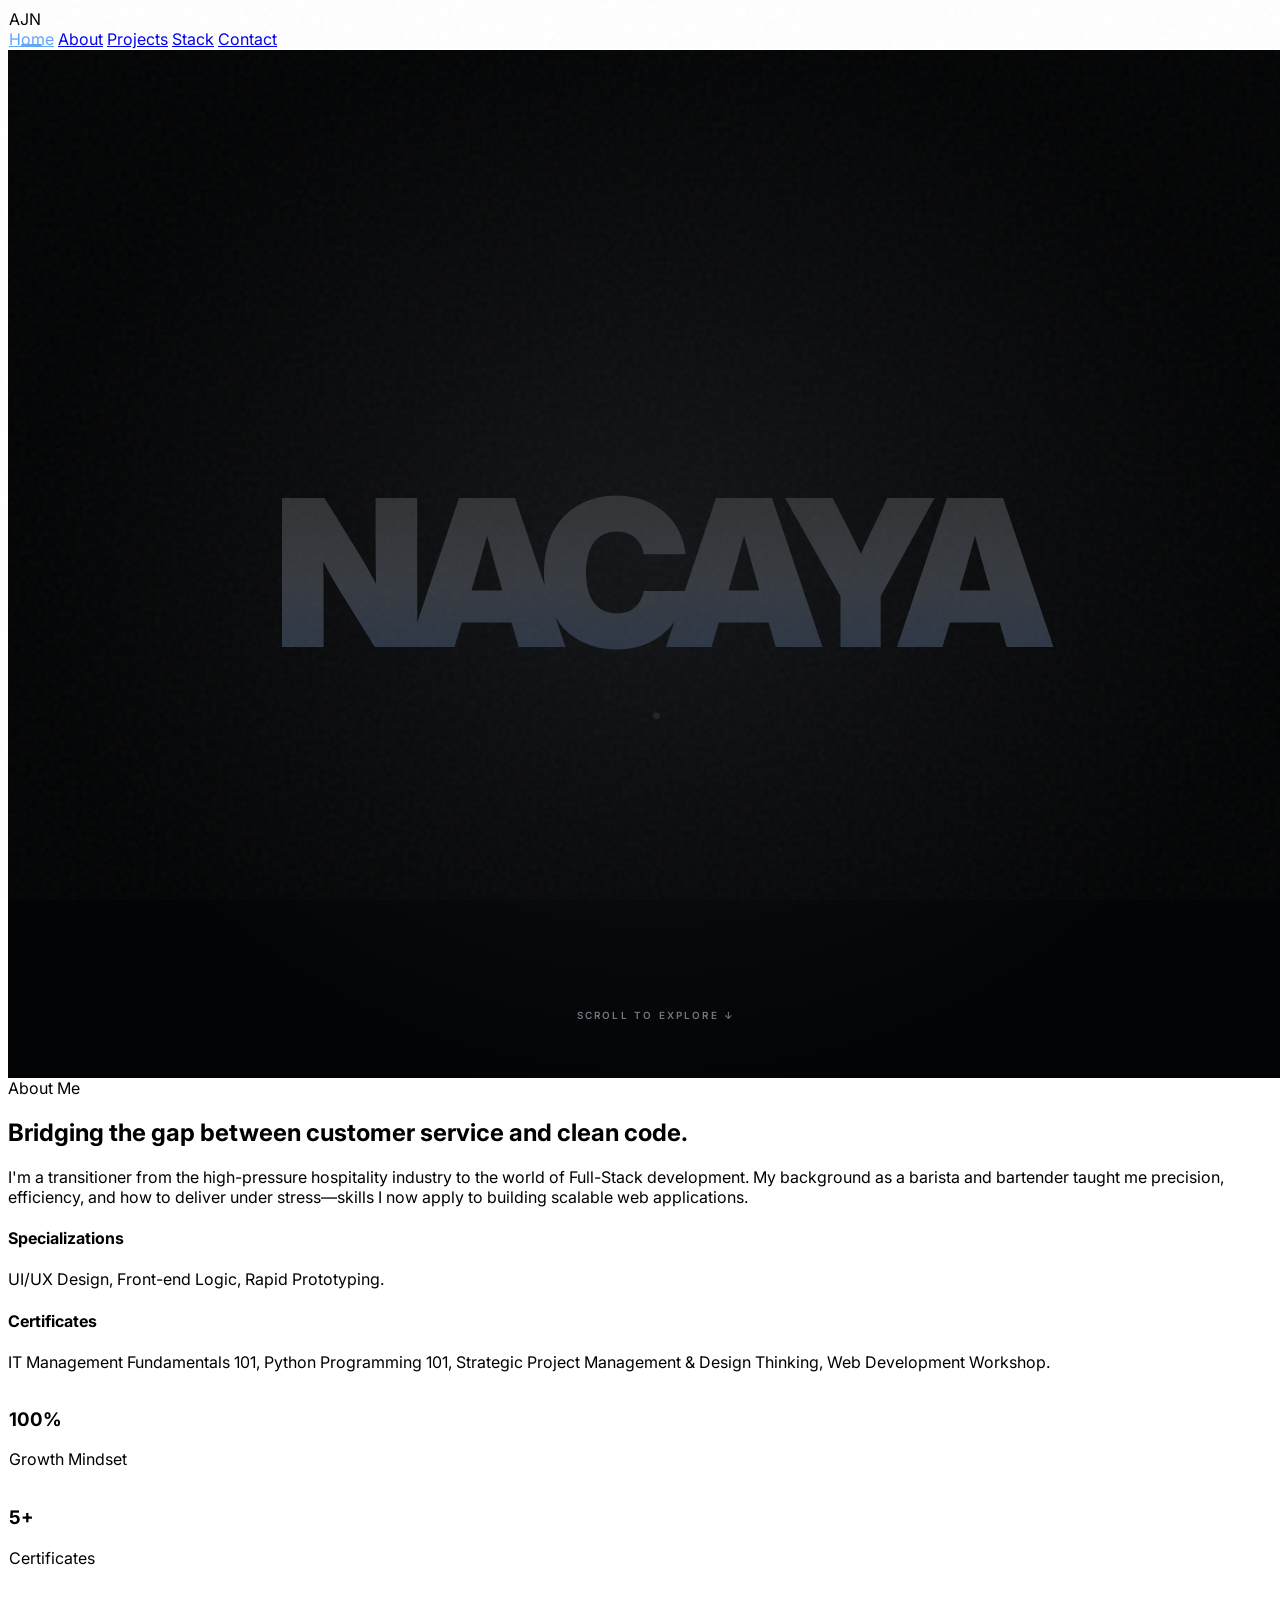
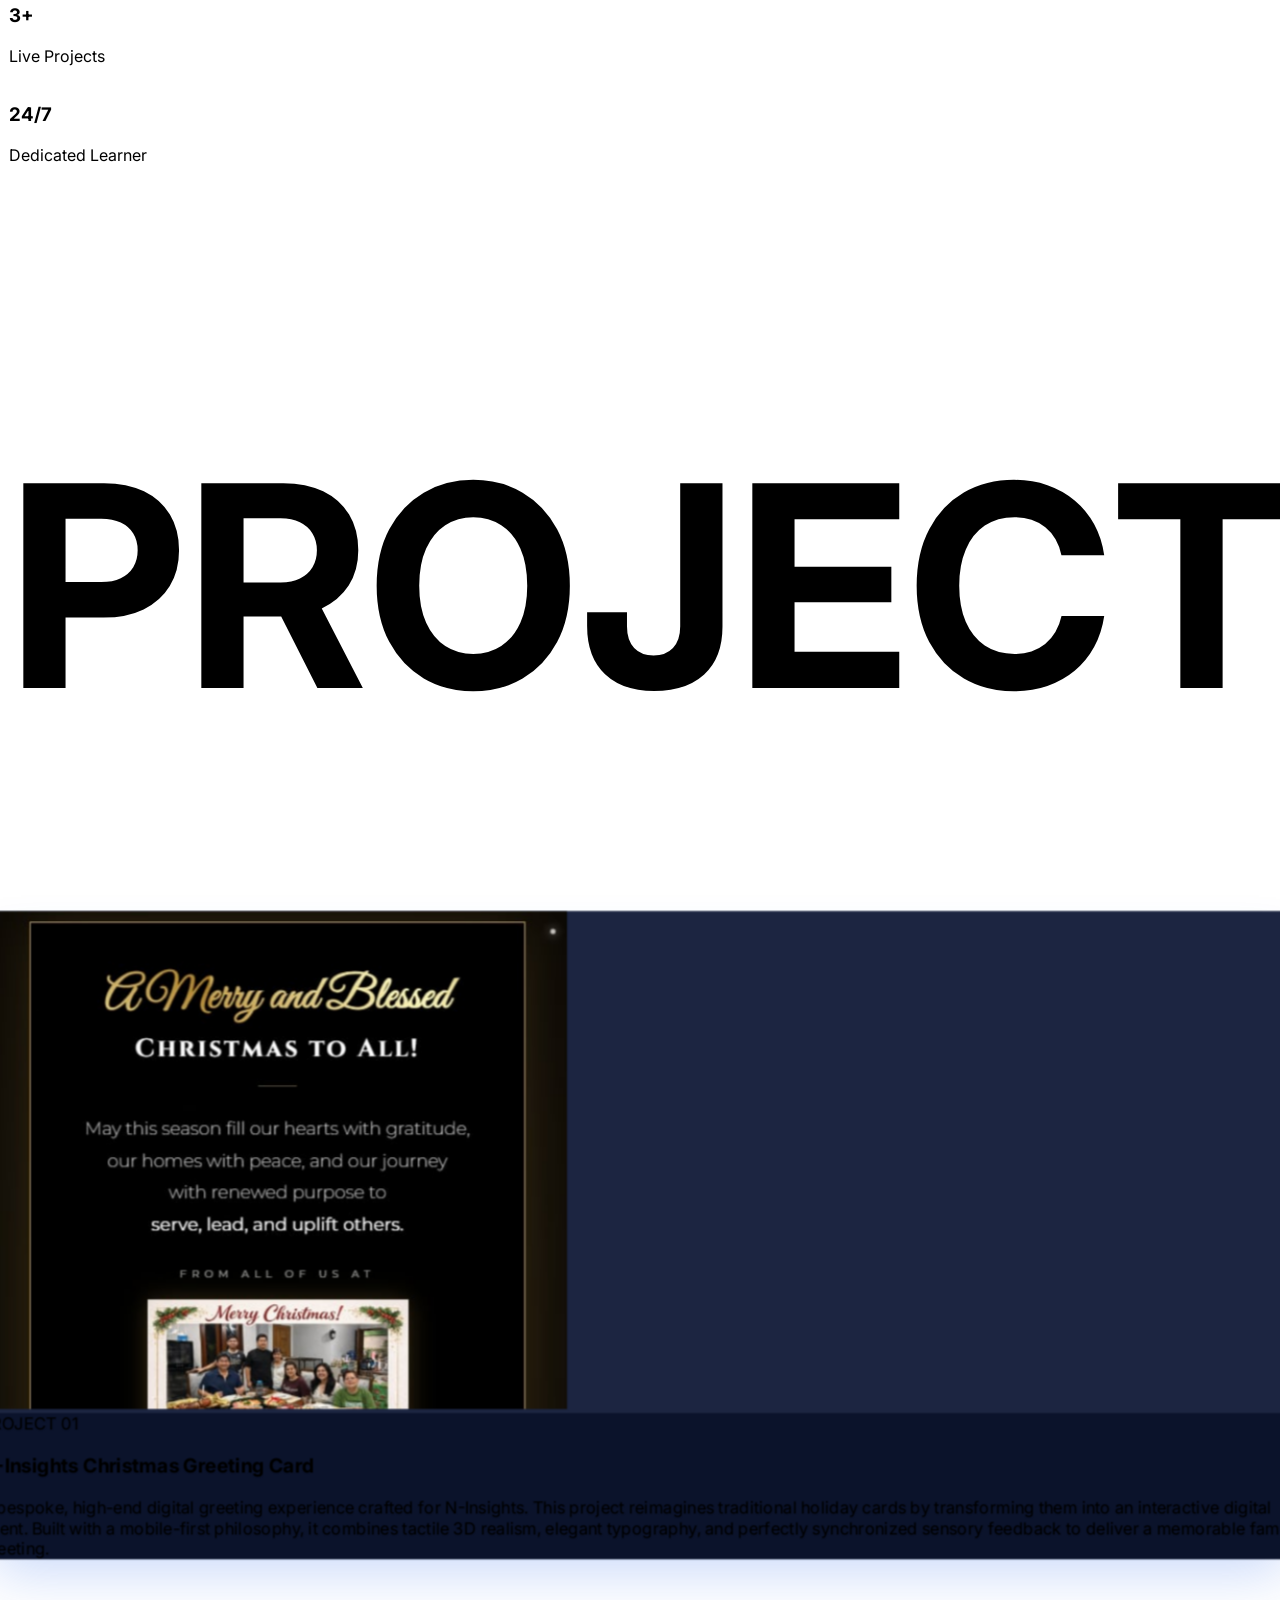
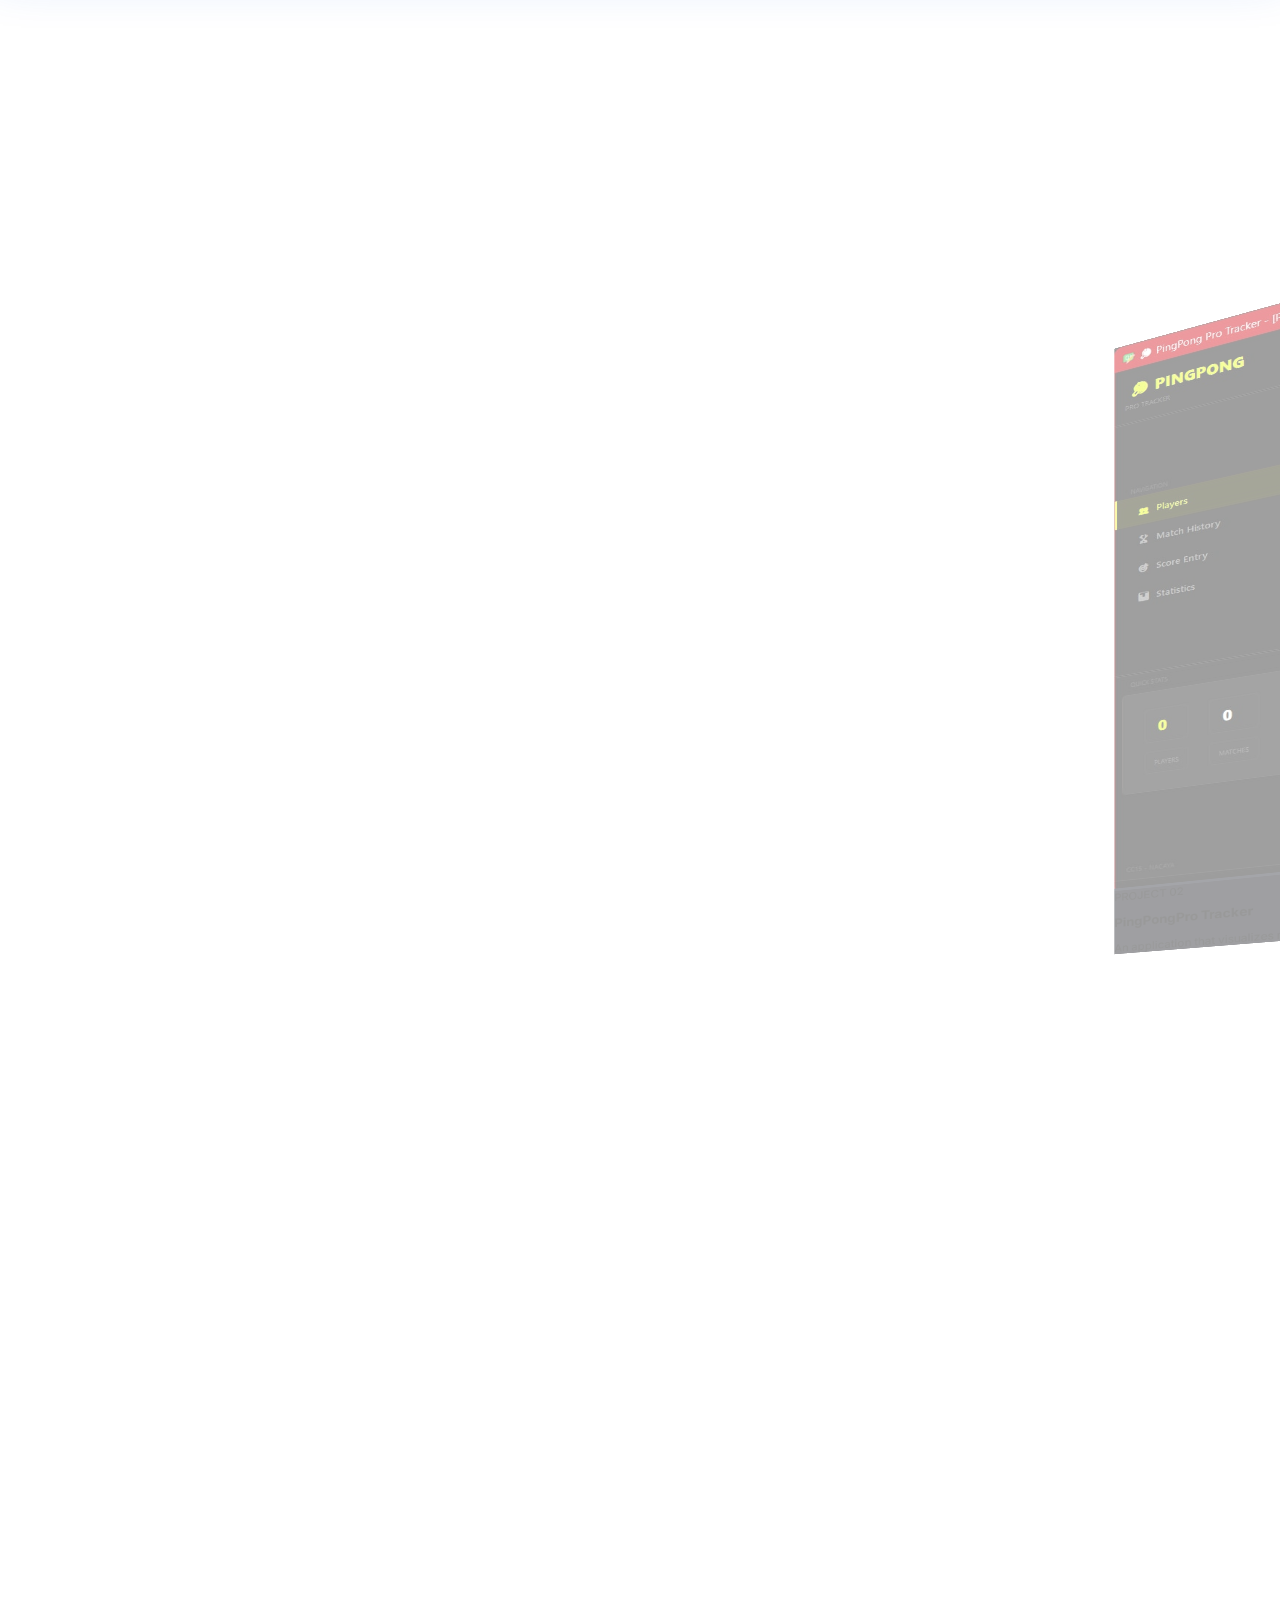
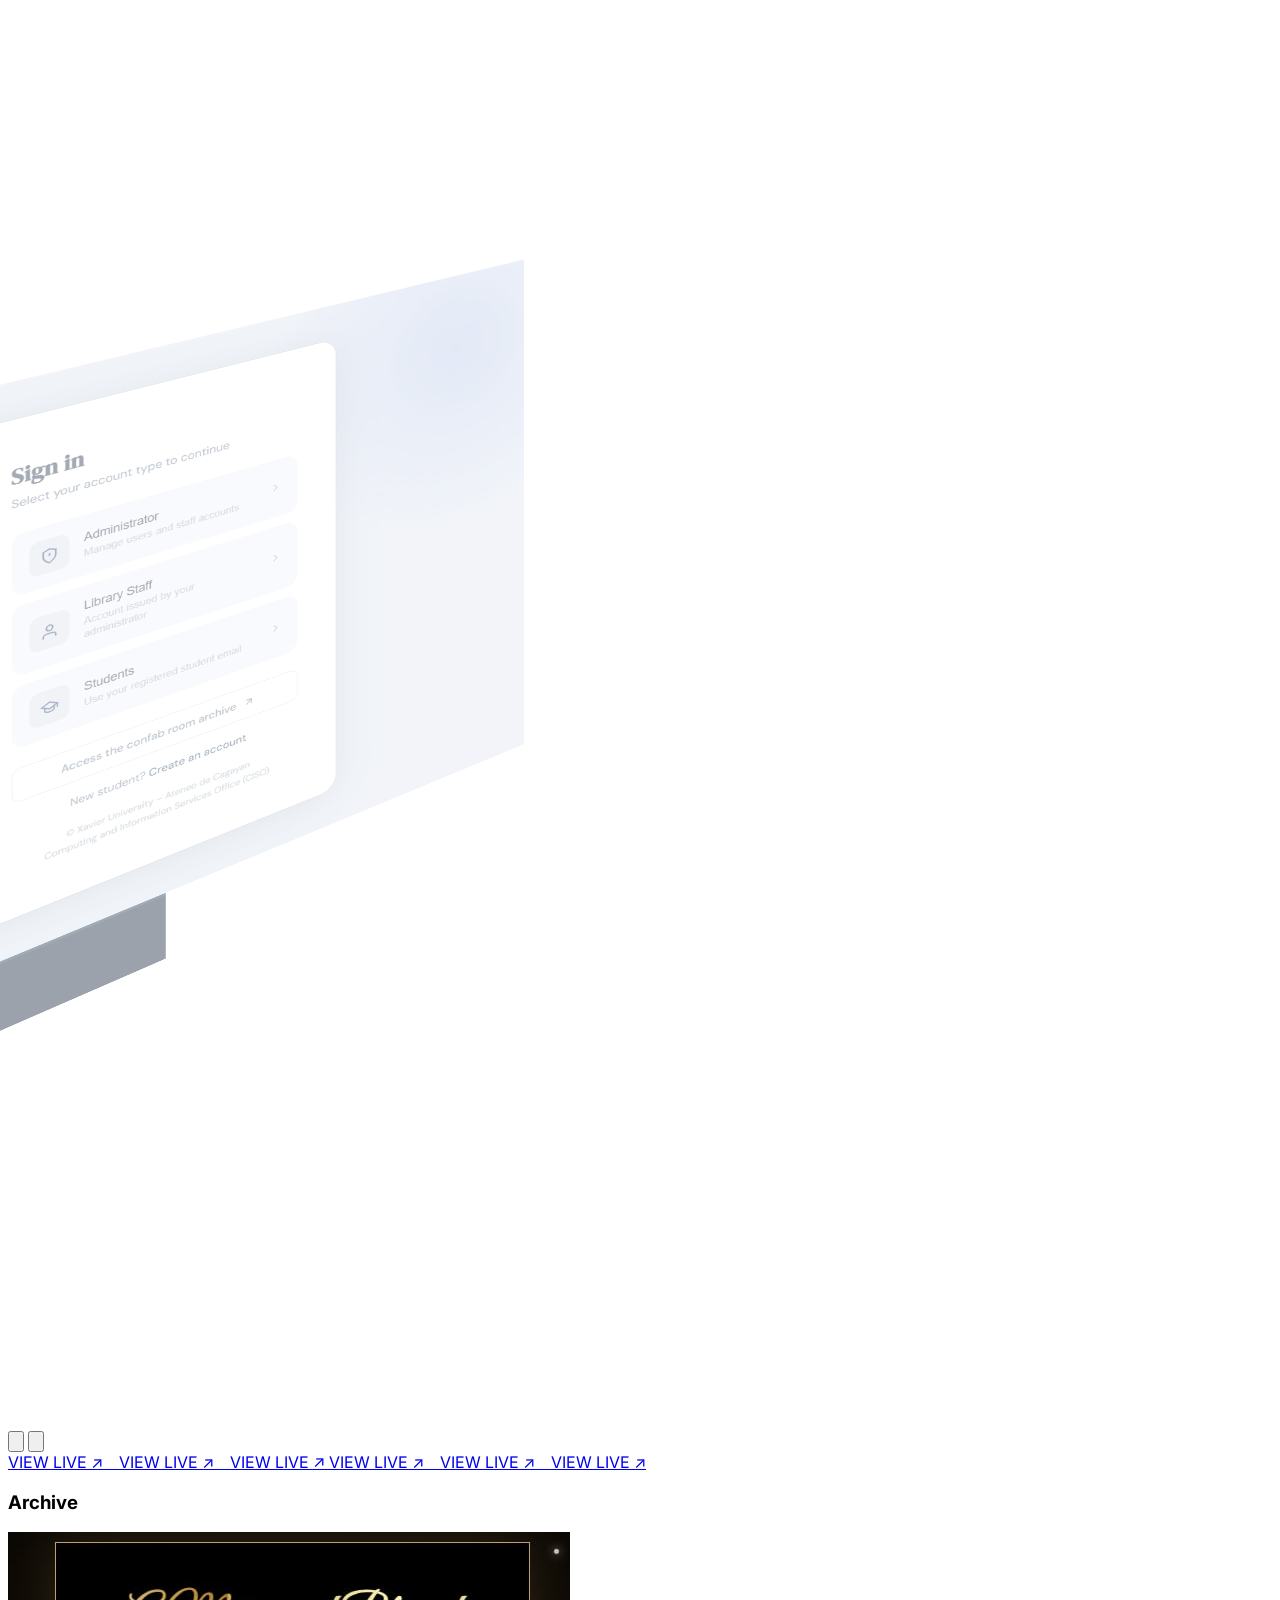
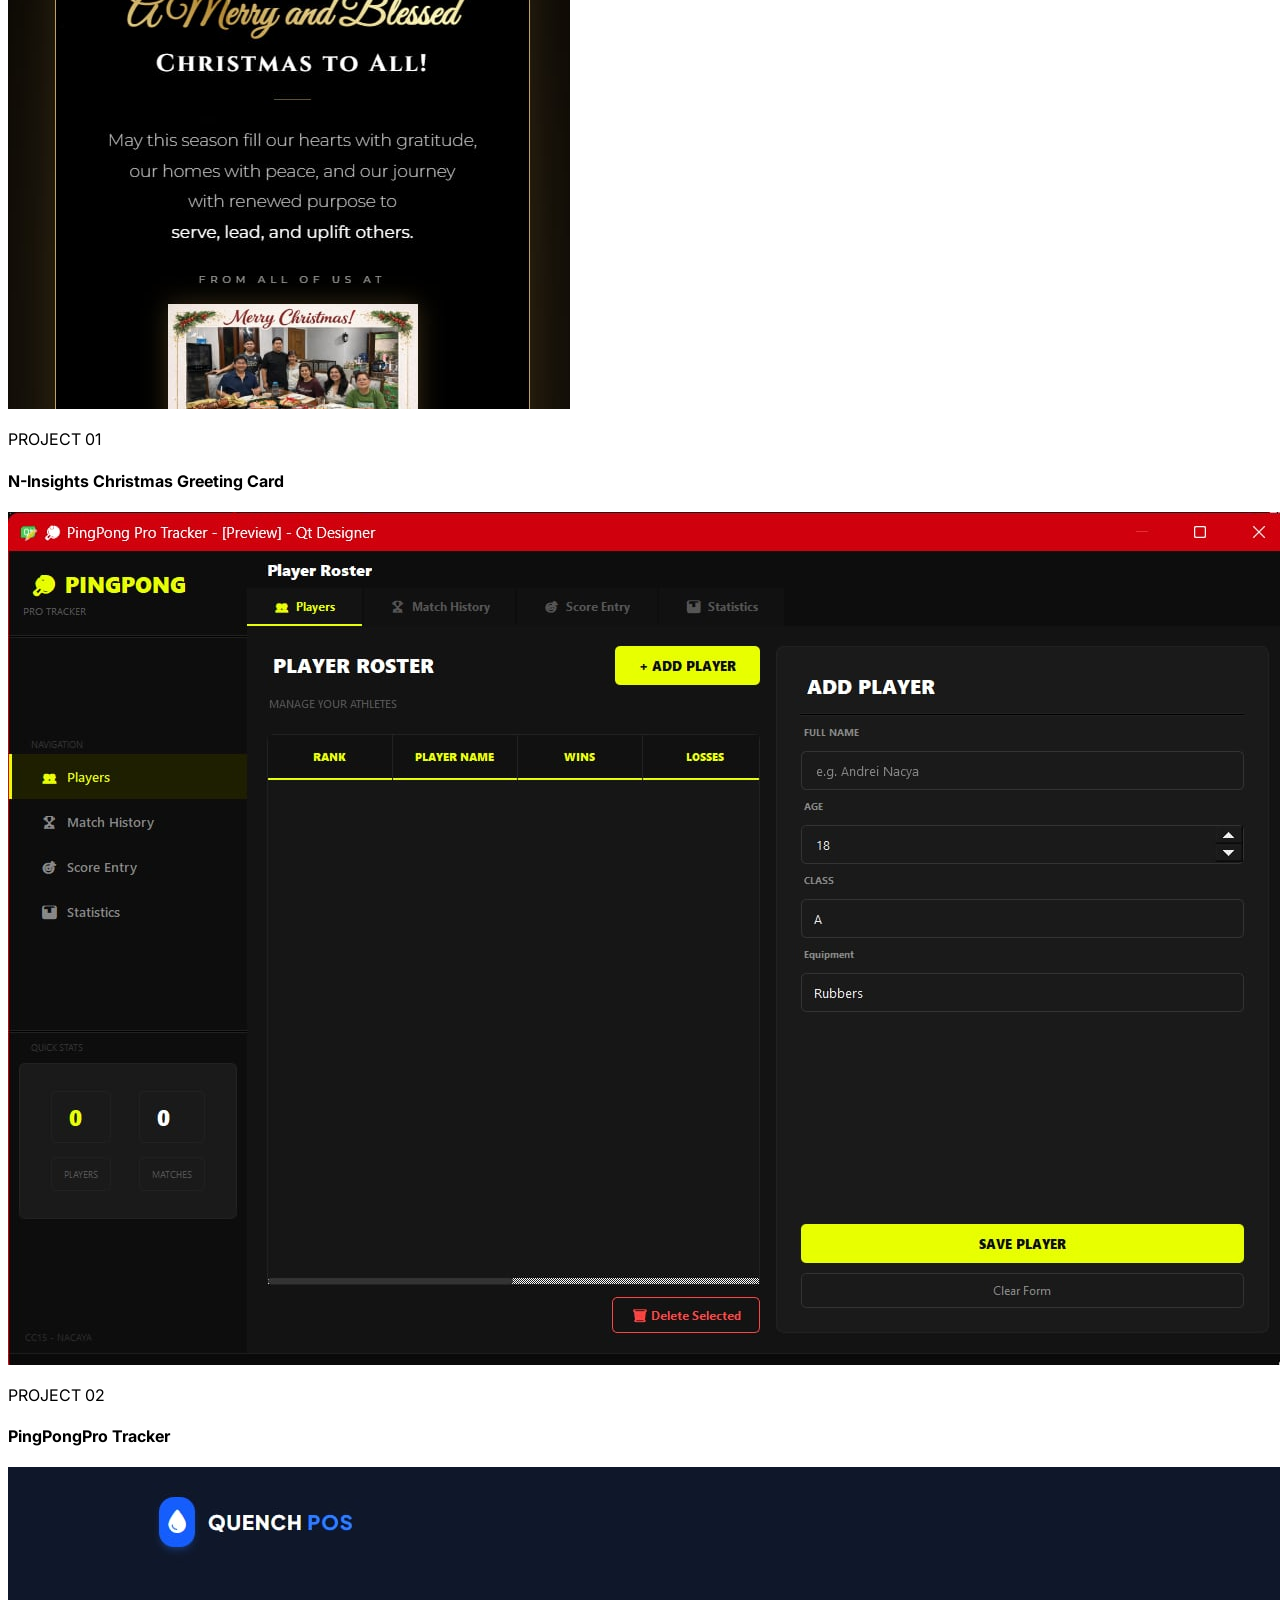
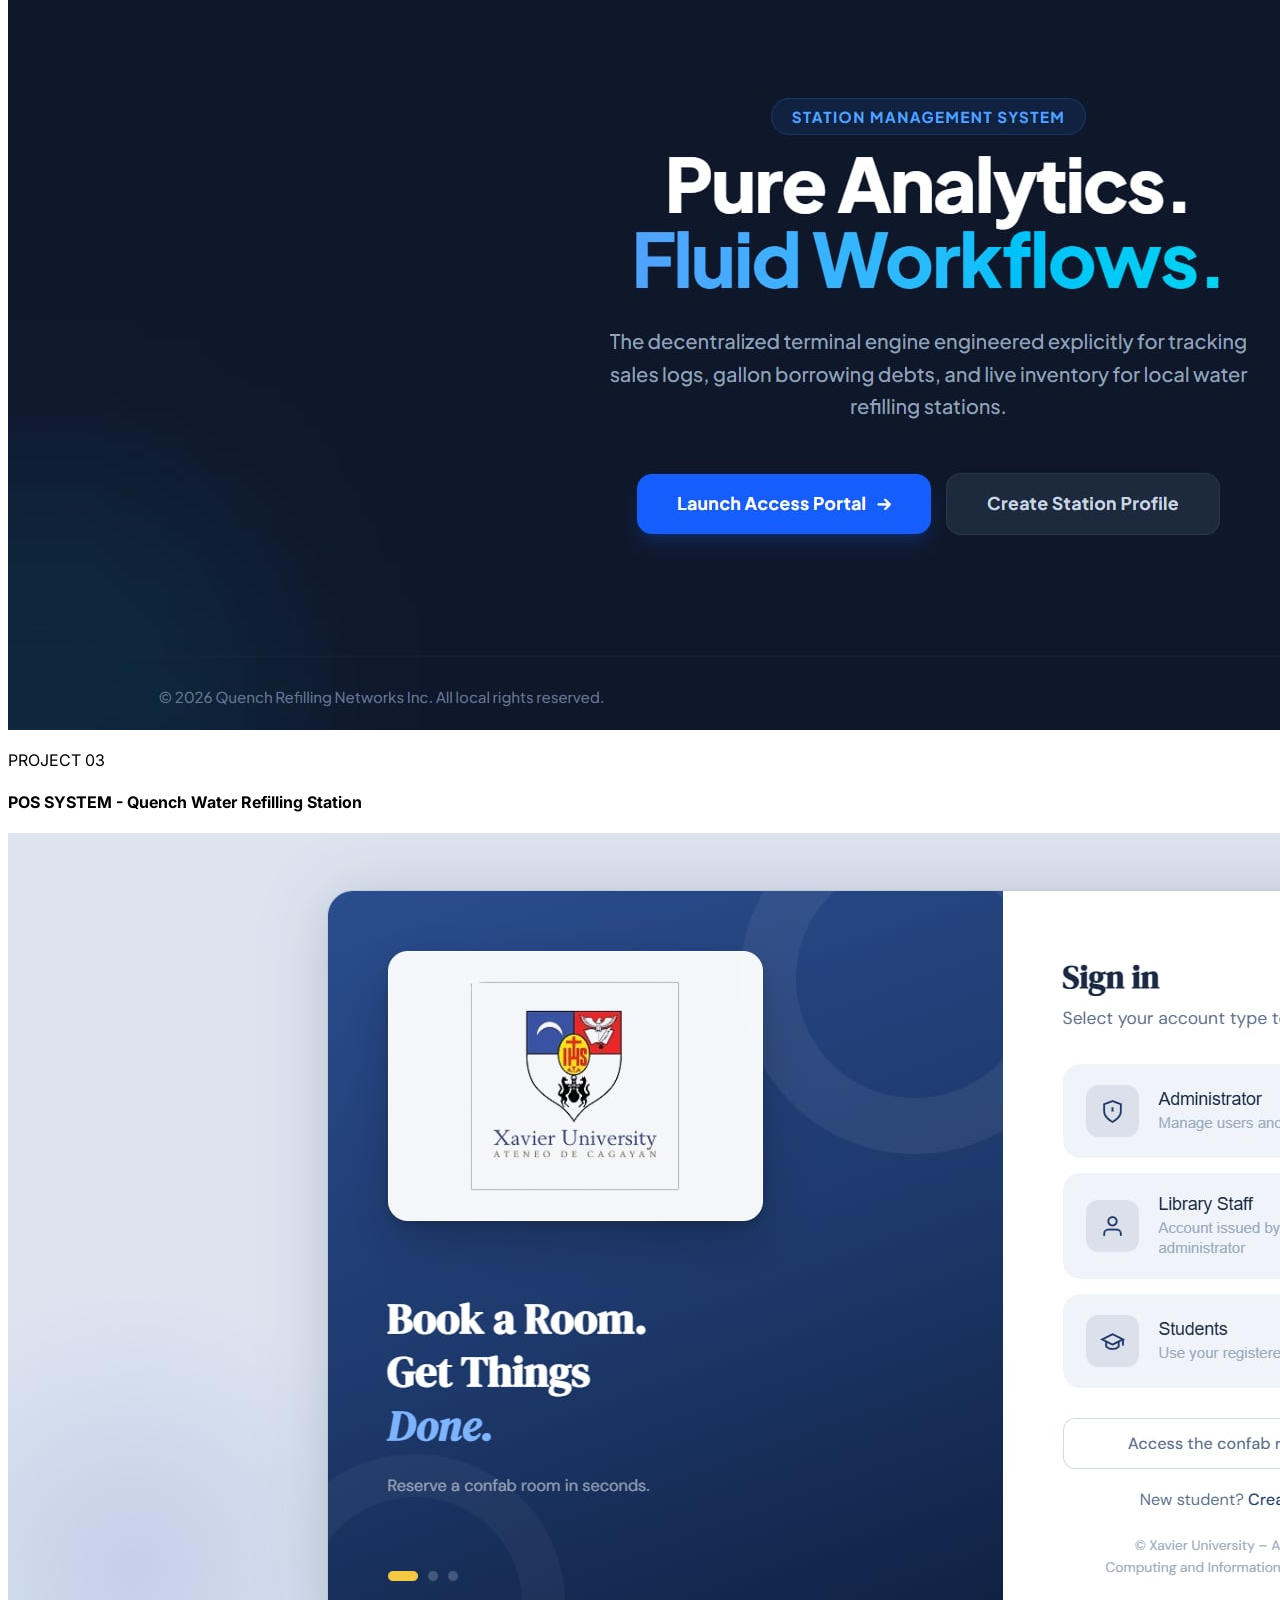
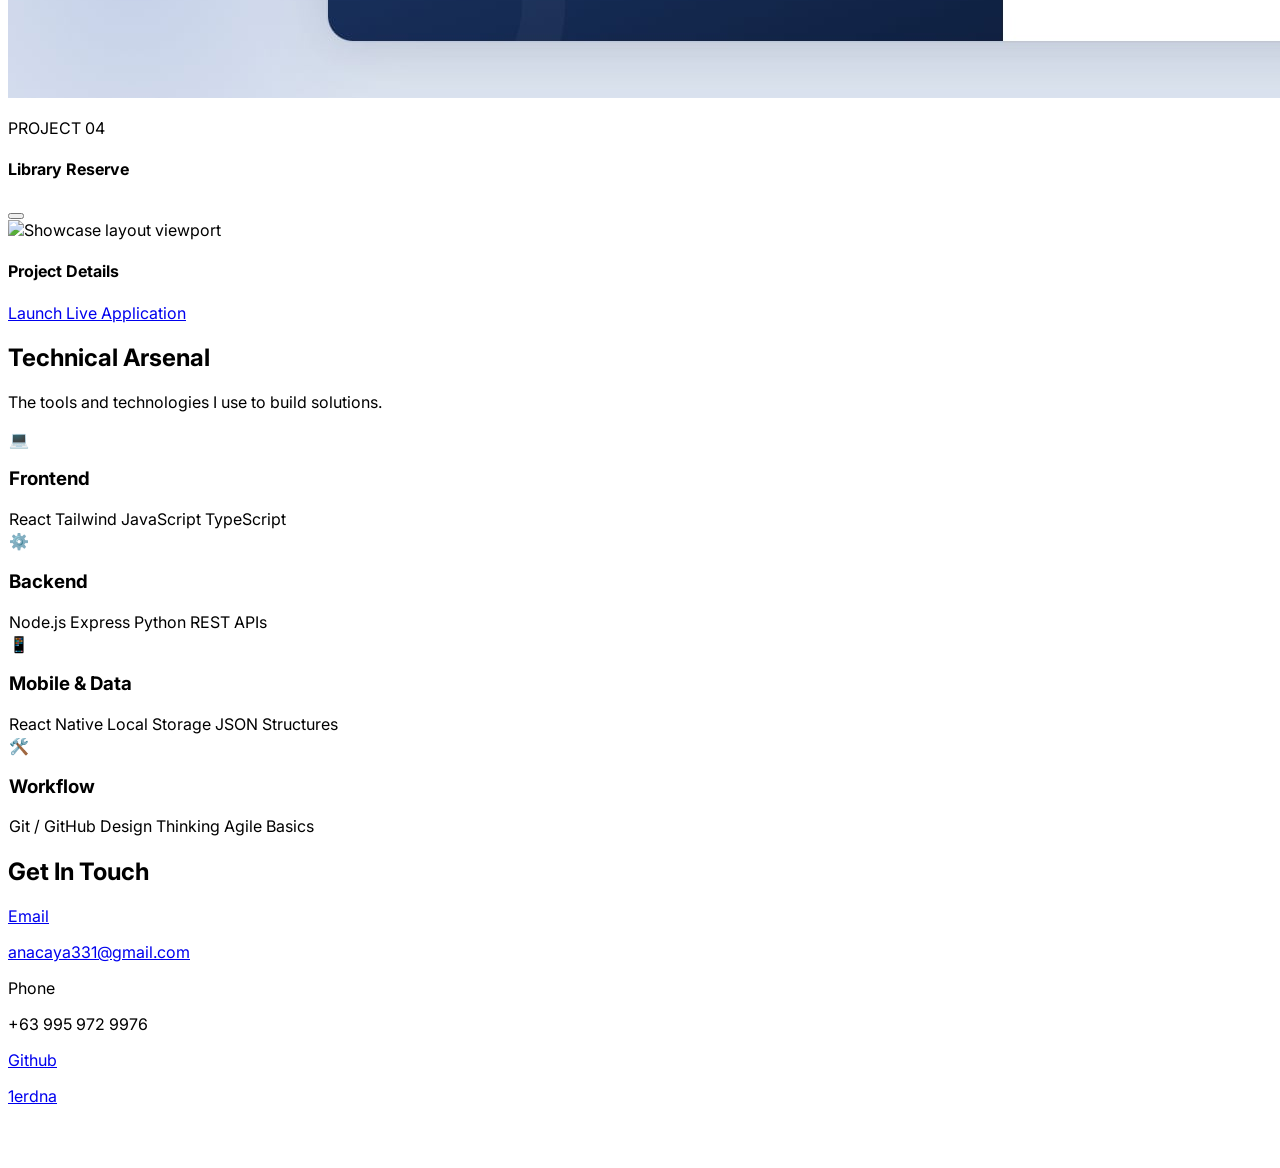
==== commit 7e9702cc: "Make NACAYA the centered homepage wordmark" ====
--- a/index.html
+++ b/index.html
@@ -5,7 +5,7 @@
     <meta name="viewport" content="width=device-width, initial-scale=1.0">
     <title>Andrei Jullian Nacaya | Portfolio</title>
     <script src="https://cdn.tailwindcss.com"></script>
-    <link href="https://fonts.googleapis.com/css2?family=Anton&family=Inter:wght@300;400;600;700&display=swap" rel="stylesheet">
+    <link href="https://fonts.googleapis.com/css2?family=Anton&family=Inter:wght@300;400;600;700;800;900&display=swap" rel="stylesheet">
     <script src="https://unpkg.com/lucide@latest"></script>
     <link rel="stylesheet" href="css/styles.css">
     <link rel="stylesheet" href="css/motion.css">
@@ -15,7 +15,7 @@
 
     <div class="grain-container"></div>
 
-    <nav class="fixed top-6 left-1/2 -translate-x-1/2 z-50 flex items-center gap-2 p-1 glass rounded-full shadow-2xl w-[90%] max-w-md sm:w-auto">
+    <nav class="nacaya-nav fixed top-6 left-1/2 -translate-x-1/2 z-50 flex items-center gap-2 p-1 glass rounded-full shadow-2xl w-[90%] max-w-md sm:w-auto">
         <div class="px-4 py-2 bg-blue-600/20 text-blue-400 rounded-full font-bold text-xs">AJN</div>
         <div class="flex gap-1 px-2">
             <a href="#home" class="px-3 py-2 text-xs sm:text-sm hover:text-blue-400 transition">Home</a>
@@ -26,36 +26,12 @@
         </div>
     </nav>
 
-    <section id="home" class="hero-cinematic" aria-label="Andrei Jullian Nacaya portfolio introduction">
-        <div class="hero-linework" aria-hidden="true"></div>
-        <span class="hero-intro-mark" aria-hidden="true"></span>
-        <span class="hero-intro-name" aria-hidden="true">ANDREI NACAYA</span>
-
-        <!-- Portrait is assembled from real image pixels; photo remains as a no-JS fallback. -->
-        <div class="hero-visual" aria-hidden="true">
-            <img id="hero-photo" class="hero-photo-fallback" src="images/andrei-portrait.webp"
-                 alt="" width="436" height="533" fetchpriority="high" decoding="async">
-            <canvas id="hero-particles" class="hero-particle-canvas"></canvas>
+    <section id="home" class="hero-wordmark-landing" aria-label="Nacaya — portfolio homepage">
+        <div class="wordmark-stage">
+            <h1 class="wordmark-title">NACAYA</h1>
+            <span class="wordmark-dot" aria-hidden="true"></span>
         </div>
-
-        <div class="hero-nameplate">
-            <span>Andrei Jullian Nacaya</span>
-            <span class="hero-availability">Design / Build / Improve</span>
-        </div>
-
-        <div class="hero-copy">
-            <p class="hero-kicker">Creative developer portfolio</p>
-            <h1 class="hero-title">PORTFOLIO</h1>
-            <div class="hero-footer-row">
-                <p class="hero-role">Full-Stack <em>Web &amp; Mobile Developer</em></p>
-                <div class="hero-links">
-                    <a class="hero-link hero-link-primary" href="#projects">Explore Projects <span aria-hidden="true">↗</span></a>
-                    <a class="hero-link" href="#contact">Contact <span aria-hidden="true">→</span></a>
-                </div>
-            </div>
-        </div>
-
-        <span class="hero-scroll-cue" aria-hidden="true">Scroll to explore ↓</span>
+        <a class="wordmark-scroll" href="#about">Scroll to explore <span aria-hidden="true">↓</span></a>
     </section>
 
     <section id="about" class="py-32 px-6 max-w-7xl mx-auto flex flex-col lg:flex-row gap-16 items-center">
--- a/css/intro.css
+++ b/css/intro.css
@@ -1,421 +1,135 @@
-/* Cinematic landing screen inspired by the supplied portfolio intro reference.
-   No framework or third-party animation dependency required. */
+/* NACAYA wordmark landing. Inspired by the supplied dark typography reference. */
 
-#home.hero-cinematic {
+#home.hero-wordmark-landing {
+    position: relative;
+    display: grid;
+    place-items: center;
+    width: 100%;
     min-height: 100svh;
+    min-height: 100dvh;
+    padding: 5rem 1rem 3rem;
+    overflow: hidden;
     isolation: isolate;
-    background: radial-gradient(ellipse 40% 55% at 51% 47%, rgba(19, 31, 51, .18), transparent 82%), #030405;
-    background-image: radial-gradient(ellipse 40% 55% at 51% 47%, rgba(19,31,51,.18),transparent 82%);
+    background: #030405;
+    background-image: radial-gradient(ellipse 49% 53% at 50% 49%,
+        #131518 0%, #0b0c0e 49%, #030405 100%);
     animation: none;
-    text-align: left;
-    display: block;
-    padding: 0;
-    overflow: hidden;
 }
 
-.hero-cinematic::after {
-    content: "";
-    position: absolute;
-    inset: 0;
-    background: linear-gradient(180deg, rgba(3,4,5,.38) 0%, transparent 30%, transparent 66%, rgba(3,4,5,.48) 100%);
+.hero-wordmark-landing .wordmark-stage {
+    position: relative;
     z-index: 1;
+    display: flex;
+    width: 100%;
+    flex-direction: column;
+    align-items: center;
+    justify-content: center;
+    transform: translateY(1.7vh);
     pointer-events: none;
 }
 
-.hero-cinematic .hero-linework {
-    position: absolute;
-    inset: 10% 0 0;
-    z-index: 0;
-    opacity: .32;
-    pointer-events: none;
-    background-image: radial-gradient(circle at center, rgba(148, 163, 184, .32) .5px, transparent 1px);
-    background-size: 53px 53px;
-    -webkit-mask-image: radial-gradient(ellipse at 50% 45%, #000, transparent 74%);
-    mask-image: radial-gradient(ellipse at 50% 45%, #000, transparent 74%);
-}
-
-.hero-cinematic .hero-nameplate {
-    position: absolute;
-    top: clamp(7rem, 17vh, 10rem);
-    left: clamp(1.25rem, 6vw, 7.5rem);
-    right: clamp(1.25rem, 6vw, 7.5rem);
-    z-index: 5;
-    display: flex;
-    align-items: center;
-    justify-content: space-between;
-    gap: 1rem;
-    color: #e4e7ee;
-    font-size: clamp(.65rem, .83vw, .85rem);
-    font-weight: 700;
-    letter-spacing: .13em;
-    text-transform: uppercase;
-}
-
-.hero-nameplate .hero-availability {
-    display: inline-flex;
-    align-items: center;
-    gap: .6rem;
-    color: #939dac;
-    font-size: .68rem;
-    font-weight: 600;
-    letter-spacing: .18em;
-}
-
-.hero-availability::before {
-    content: "";
-    width: 5px;
-    height: 5px;
-    flex: 0 0 5px;
-    background: #60a5fa;
-    border-radius: 50%;
-    box-shadow: 0 0 12px rgba(96, 165, 250, .65);
-}
-
-.hero-cinematic .hero-visual {
-    position: absolute;
-    bottom: 4%;
-    left: 50%;
-    transform: translateX(-50%);
-    z-index: 2;
-    width: min(43vw, 495px);
-    aspect-ratio: 436 / 533;
-    pointer-events: none;
-    opacity: .95;
-}
-
-.hero-cinematic .hero-particle-canvas,
-.hero-cinematic .hero-photo-fallback {
+.hero-wordmark-landing .wordmark-title {
+    margin: 0;
+    padding: 0;
     width: 100%;
-    height: 100%;
-    position: absolute;
-    inset: 0;
-    display: block;
-}
-
-.hero-cinematic .hero-particle-canvas {
-    z-index: 2;
-    opacity: 0;
-    transition: opacity 350ms ease;
-}
-
-.hero-cinematic .hero-visual.particles-ready .hero-particle-canvas {
-    opacity: 1;
-}
-
-.hero-cinematic .hero-photo-fallback {
-    z-index: 1;
-    object-fit: cover;
-    object-position: center top;
-    opacity: .58;
-    filter: grayscale(1) contrast(1.6) brightness(.44);
-    -webkit-mask-image: radial-gradient(ellipse 67% 72% at 50% 48%, black 26%, transparent 95%);
-    mask-image: radial-gradient(ellipse 67% 72% at 50% 48%, black 26%, transparent 95%);
-    transition: opacity 550ms ease;
-}
-
-.hero-cinematic .hero-visual.particles-ready .hero-photo-fallback {
-    opacity: 0;
-}
-
-.hero-cinematic .hero-visual::after {
-    content: "";
-    position: absolute;
-    inset: 0;
-    background: linear-gradient(0deg, #030405 0%, transparent 25%);
-    z-index: 3;
-    pointer-events: none;
-}
-
-.hero-cinematic .hero-copy {
-    position: absolute;
-    z-index: 5;
-    left: clamp(1.25rem, 6vw, 7.5rem);
-    right: clamp(1.25rem, 6vw, 7.5rem);
-    bottom: clamp(4.2rem, 9.5vh, 7rem);
-    margin: 0;
-    max-width: none;
-}
-
-.hero-cinematic .hero-kicker {
-    display: flex;
-    align-items: center;
-    gap: 11px;
-    color: #8fb5f7;
-    font-size: clamp(.62rem, .9vw, .82rem);
-    font-weight: 700;
-    letter-spacing: .24em;
-    text-transform: uppercase;
-    margin-bottom: 1rem;
-}
-
-.hero-cinematic .hero-kicker::before {
-    content: "";
-    width: 23px;
-    height: 1px;
-    background: #60a5fa;
-}
-
-.hero-cinematic .hero-title {
-    position: relative;
-    z-index: 5;
-    display: block;
-    margin: 0 0 .25rem -.065em;
     max-width: 100%;
-    font-family: Inter, sans-serif;
-    font-size: clamp(3.05rem, 14.6vw, 15rem);
-    font-weight: 700;
-    line-height: .94;
-    letter-spacing: -.085em;
+    font-family: 'Inter', Arial, sans-serif;
+    font-weight: 900;
+    font-size: clamp(3.2rem, 16vw, 17rem);
+    line-height: 1;
+    letter-spacing: -.078em;
+    text-align: center;
     white-space: nowrap;
-    color: #f1f3f9;
-    background: linear-gradient(180deg, #fafbff 15%, #bec8d8 55%, #687d9f 100%);
+    color: #34373d;
+    background: linear-gradient(180deg, #303133 5%, #363a40 55%, #293548 100%);
     -webkit-background-clip: text;
     background-clip: text;
     -webkit-text-fill-color: transparent;
-    text-shadow: 0 15px 42px rgba(13, 30, 63, .13);
+    animation: wordmark-enter 1100ms cubic-bezier(.22, 1, .36, 1) both;
 }
 
-.hero-cinematic .hero-footer-row {
-    display: flex;
-    align-items: flex-end;
-    justify-content: space-between;
-    gap: 1.5rem;
-    max-width: 100%;
+.hero-wordmark-landing .wordmark-dot {
+    display: block;
+    flex: 0 0 auto;
+    width: 7px;
+    height: 7px;
+    margin-top: clamp(1.15rem, 3vw, 2.25rem);
+    border-radius: 50%;
+    background: #1e232c;
+    animation: wordmark-dot-enter 850ms ease-out 760ms both;
 }
 
-.hero-cinematic .hero-role {
-    margin: 0;
-    color: #f1f2f6;
+.hero-wordmark-landing .wordmark-scroll {
+    position: absolute;
+    z-index: 2;
+    bottom: clamp(1.8rem, 5vh, 3rem);
+    left: 50%;
+    transform: translateX(-50%);
+    padding: .75rem 1rem;
+    color: #707783;
+    font-size: .62rem;
     font-weight: 600;
-    font-size: clamp(.89rem, 1.45vw, 1.18rem);
-    line-height: 1.55;
+    letter-spacing: .22em;
+    text-transform: uppercase;
+    text-decoration: none;
+    white-space: nowrap;
+    transition: color 220ms ease;
+    animation: scroll-cue-enter 850ms ease 1300ms both;
 }
 
-.hero-cinematic .hero-role em {
-    font-style: normal;
-    font-weight: 400;
-    color: #9ca9ba;
+.hero-wordmark-landing .wordmark-scroll:hover,
+.hero-wordmark-landing .wordmark-scroll:focus-visible {
+    color: #d8dfec;
 }
 
-.hero-cinematic .hero-links {
-    display: flex;
-    align-items: center;
-    gap: .75rem;
-    white-space: nowrap;
+@keyframes wordmark-enter {
+    from { opacity: 0; transform: translate3d(0, 14px, 0) scale(.975); }
+    to   { opacity: 1; transform: translate3d(0, 0, 0) scale(1); }
 }
 
-.hero-cinematic .hero-link {
-    border: 1px solid rgba(148,163,184,.29);
-    border-radius: 999px;
-    padding: .75rem 1.1rem;
-    background: rgba(5,9,17,.4);
-    color: #e4e9f1;
-    font-size: .78rem;
-    font-weight: 600;
-    letter-spacing: .025em;
-    text-decoration: none;
-    transition: background-color 220ms ease, border-color 220ms ease, transform 220ms ease;
+@keyframes wordmark-dot-enter {
+    from { opacity: 0; transform: scale(.4); }
+    to   { opacity: 1; transform: scale(1); }
 }
 
-.hero-cinematic .hero-link:hover,
-.hero-cinematic .hero-link:focus-visible {
-    border-color: #60a5fa;
-    background: rgba(37,99,235,.24);
-    transform: translateY(-3px);
+@keyframes scroll-cue-enter {
+    from { opacity: 0; }
+    to   { opacity: 1; }
 }
 
-.hero-cinematic .hero-link-primary {
-    border-color: rgba(96,165,250,.5);
-    color: #dce9ff;
+/* Leave the first screen distraction-free, as in the reference.
+   Navigation appears after scrolling (or following a section link).
+   No-JavaScript visitors retain the ordinary navigation. */
+html.nacaya-enhanced .nacaya-nav {
+    opacity: 0;
+    visibility: hidden;
+    pointer-events: none;
+    transition: opacity 250ms ease, visibility 250ms ease;
 }
 
-.hero-cinematic .hero-scroll-cue {
-    position: absolute;
-    z-index: 5;
-    bottom: 1.3rem;
-    left: 50%;
-    transform: translateX(-50%);
-    font-size: .6rem;
-    font-weight: 600;
-    letter-spacing: .25em;
-    text-transform: uppercase;
-    color: #67758a;
-    text-align: center;
-    white-space: nowrap;
+html.nacaya-enhanced.show-nacaya-nav .nacaya-nav {
+    opacity: 1;
+    visibility: visible;
+    pointer-events: auto;
 }
 
-/* The reference starts as a dot, then unveils the name, title and particle portrait.
-   The page remains fully readable without JavaScript. */
-.hero-cinematic .hero-intro-mark {
-    display: none;
-}
-
-.hero-cinematic.play-intro .hero-intro-mark {
-    display: block;
-    position: absolute;
-    top: 43%;
-    left: 50%;
-    z-index: 7;
-    width: 8px;
-    height: 8px;
-    background: #e7f0ff;
-    border-radius: 50%;
-    transform: translate(-50%, -50%);
-    box-shadow: 0 0 16px rgba(96,165,250,.5);
-    animation: intro-mark 1450ms cubic-bezier(.22,1,.36,1) both;
-    pointer-events: none;
-}
-
-@keyframes intro-mark {
-    0%, 15% { opacity: 0; transform: translate(-50%,-50%) scale(.1); }
-    36% { opacity: 1; transform: translate(-50%,-50%) scale(1); }
-    65% { opacity: 1; transform: translate(-50%,-50%) scale(1); }
-    100% { opacity: 0; transform: translate(-50%,-50%) scale(13); }
-}
-
-
-.hero-cinematic .hero-intro-name {
-    display: none;
-}
-
-.hero-cinematic.play-intro .hero-intro-name {
-    display: block;
-    position: absolute;
-    z-index: 7;
-    top: 43%;
-    left: 50%;
-    width: max-content;
-    max-width: 94vw;
-    color: #e9effc;
-    font-size: clamp(2rem, 7.4vw, 7rem);
-    font-weight: 700;
-    letter-spacing: -.065em;
-    line-height: 1;
-    text-align: center;
-    white-space: nowrap;
-    pointer-events: none;
-    animation: intro-name-build 1650ms cubic-bezier(.22,1,.36,1) 1100ms both;
-}
-
-@keyframes intro-name-build {
-    0% { opacity: 0; transform: translate(-50%, -44%) scale(.93); filter: blur(6px); }
-    23%, 67% { opacity: 1; transform: translate(-50%, -50%) scale(1); filter: blur(0); }
-    100% { opacity: 0; transform: translate(-50%, -55%) scale(1.015); filter: blur(2px); }
-}
-
-/* Keep the final image concealed until the particles can form it. */
-.hero-cinematic.play-intro .hero-photo-fallback {
-    opacity: 0;
-}
-
-.hero-cinematic.play-intro .hero-nameplate {
-    animation: intro-content-in 600ms ease-out 2300ms both;
-}
-.hero-cinematic.play-intro .hero-kicker {
-    animation: intro-content-in 550ms ease-out 2570ms both;
-}
-.hero-cinematic.play-intro .hero-title {
-    animation: intro-title-in 1050ms cubic-bezier(.18,1,.36,1) 2710ms both;
-}
-.hero-cinematic.play-intro .hero-footer-row {
-    animation: intro-content-in 600ms ease-out 3330ms both;
-}
-.hero-cinematic.play-intro .hero-scroll-cue {
-    animation: intro-content-in 700ms ease-out 3850ms both;
-}
-
-@keyframes intro-content-in {
-    from { opacity: 0; transform: translate3d(0, 12px, 0); }
-    to { opacity: 1; transform: translate3d(0, 0, 0); }
-}
-@keyframes intro-title-in {
-    from { opacity: 0; transform: translate3d(0, 25px, 0) scale(.95); filter: blur(5px); }
-    to { opacity: 1; transform: translate3d(0, 0, 0) scale(1); filter: blur(0); }
-}
-
-@media (min-width: 1500px) {
-    .hero-cinematic .hero-visual { width: min(39vw, 620px); }
-}
-
-@media (max-width: 900px) {
-    .hero-cinematic .hero-visual {
-        width: min(73vw, 440px);
-        bottom: 15%;
+@media (max-width: 640px) {
+    #home.hero-wordmark-landing { padding-inline: 10px; }
+    .hero-wordmark-landing .wordmark-stage { transform: translateY(0); }
+    .hero-wordmark-landing .wordmark-title {
+        font-size: clamp(2.8rem, 16vw, 6.25rem);
+        letter-spacing: -.085em;
     }
-    .hero-cinematic .hero-copy {
-        bottom: clamp(4.7rem, 10vh, 6rem);
-    }
-    .hero-cinematic .hero-availability { display: none; }
-}
-
-@media (max-width: 600px) {
-    #home.hero-cinematic {
-        min-height: 100svh;
-    }
-    .hero-cinematic .hero-nameplate {
-        top: 6.5rem;
-        font-size: .68rem;
-        letter-spacing: .1em;
-    }
-    .hero-cinematic .hero-visual {
-        width: min(98vw, 390px);
-        bottom: 18%;
-        left: 51%;
-        opacity: .76;
-    }
-    .hero-cinematic .hero-copy {
-        left: 1.15rem;
-        right: 1.15rem;
-        bottom: 4.6rem;
-    }
-    .hero-cinematic .hero-kicker {
-        font-size: .59rem;
-        letter-spacing: .14em;
-        margin-bottom: .7rem;
-    }
-    .hero-cinematic .hero-title {
-        font-size: clamp(2.55rem, 14.3vw, 6rem);
-        letter-spacing: -.09em;
-        margin-left: -.07em;
-    }
-    .hero-cinematic .hero-footer-row {
-        align-items: flex-start;
-        flex-direction: column;
-        gap: .9rem;
-    }
-    .hero-cinematic .hero-role {
-        font-size: .83rem;
-    }
-    .hero-cinematic .hero-links { gap: .6rem; }
-    .hero-cinematic .hero-link {
-        font-size: .72rem;
-        padding: .62rem .9rem;
-    }
-    .hero-cinematic .hero-scroll-cue {
-        bottom: 1.15rem;
-        font-size: .52rem;
-    }
-}
-
-@media (max-height: 540px) and (min-width: 601px) {
-    .hero-cinematic .hero-visual { width: min(32vw, 300px); bottom: -8%; }
-    .hero-cinematic .hero-nameplate { top: 5.5rem; }
-    .hero-cinematic .hero-copy { bottom: 2.2rem; }
-    .hero-cinematic .hero-scroll-cue { display: none; }
+    .hero-wordmark-landing .wordmark-dot { width: 5px; height: 5px; }
 }
 
 @media (prefers-reduced-motion: reduce) {
-    #home.hero-cinematic,
-    .hero-cinematic.play-intro .hero-nameplate,
-    .hero-cinematic.play-intro .hero-kicker,
-    .hero-cinematic.play-intro .hero-title,
-    .hero-cinematic.play-intro .hero-footer-row,
-    .hero-cinematic.play-intro .hero-scroll-cue {
+    .hero-wordmark-landing .wordmark-title,
+    .hero-wordmark-landing .wordmark-dot,
+    .hero-wordmark-landing .wordmark-scroll {
         animation: none !important;
-        opacity: 1 !important;
-        transform: none;
-        filter: none;
     }
-    .hero-cinematic .hero-intro-mark, .hero-cinematic .hero-intro-name { display: none !important; }
-    .hero-cinematic .hero-link { transition: none; }
+    html.nacaya-enhanced .nacaya-nav {
+        transition: none !important;
+    }
 }
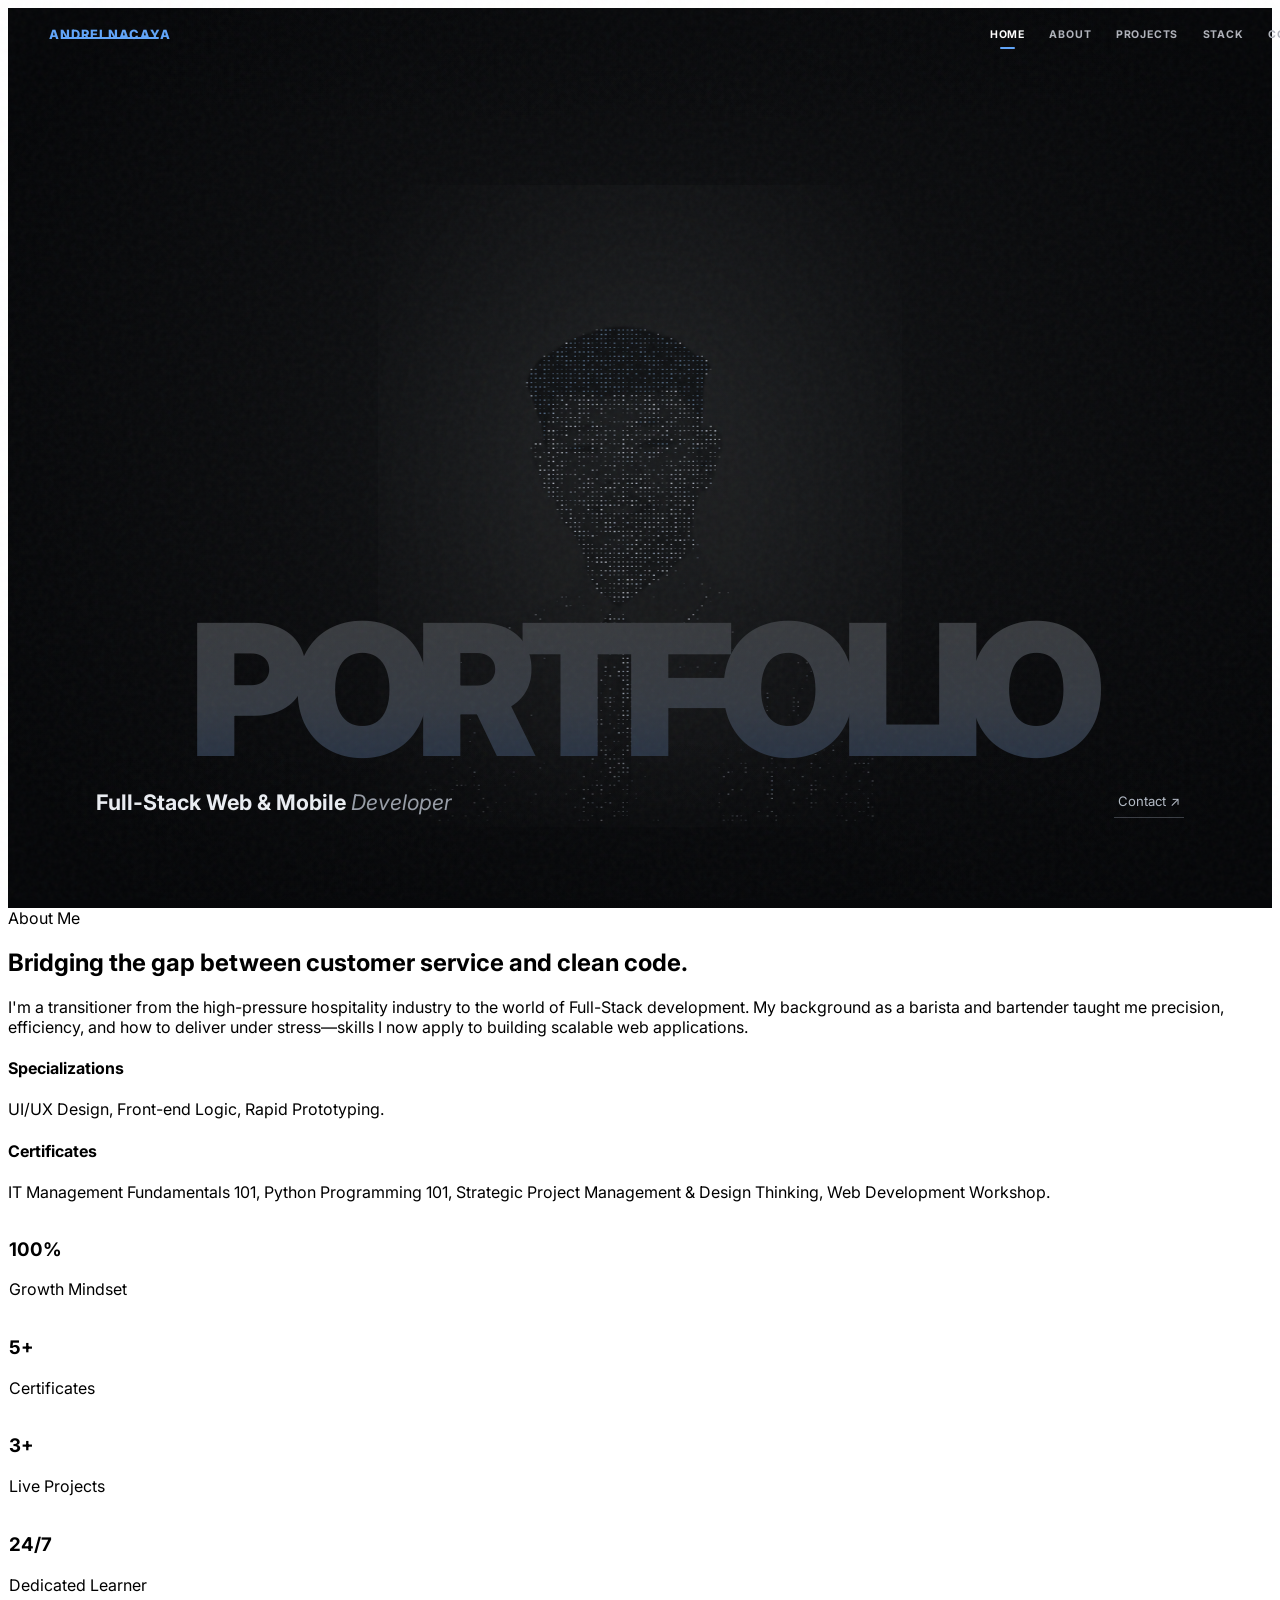
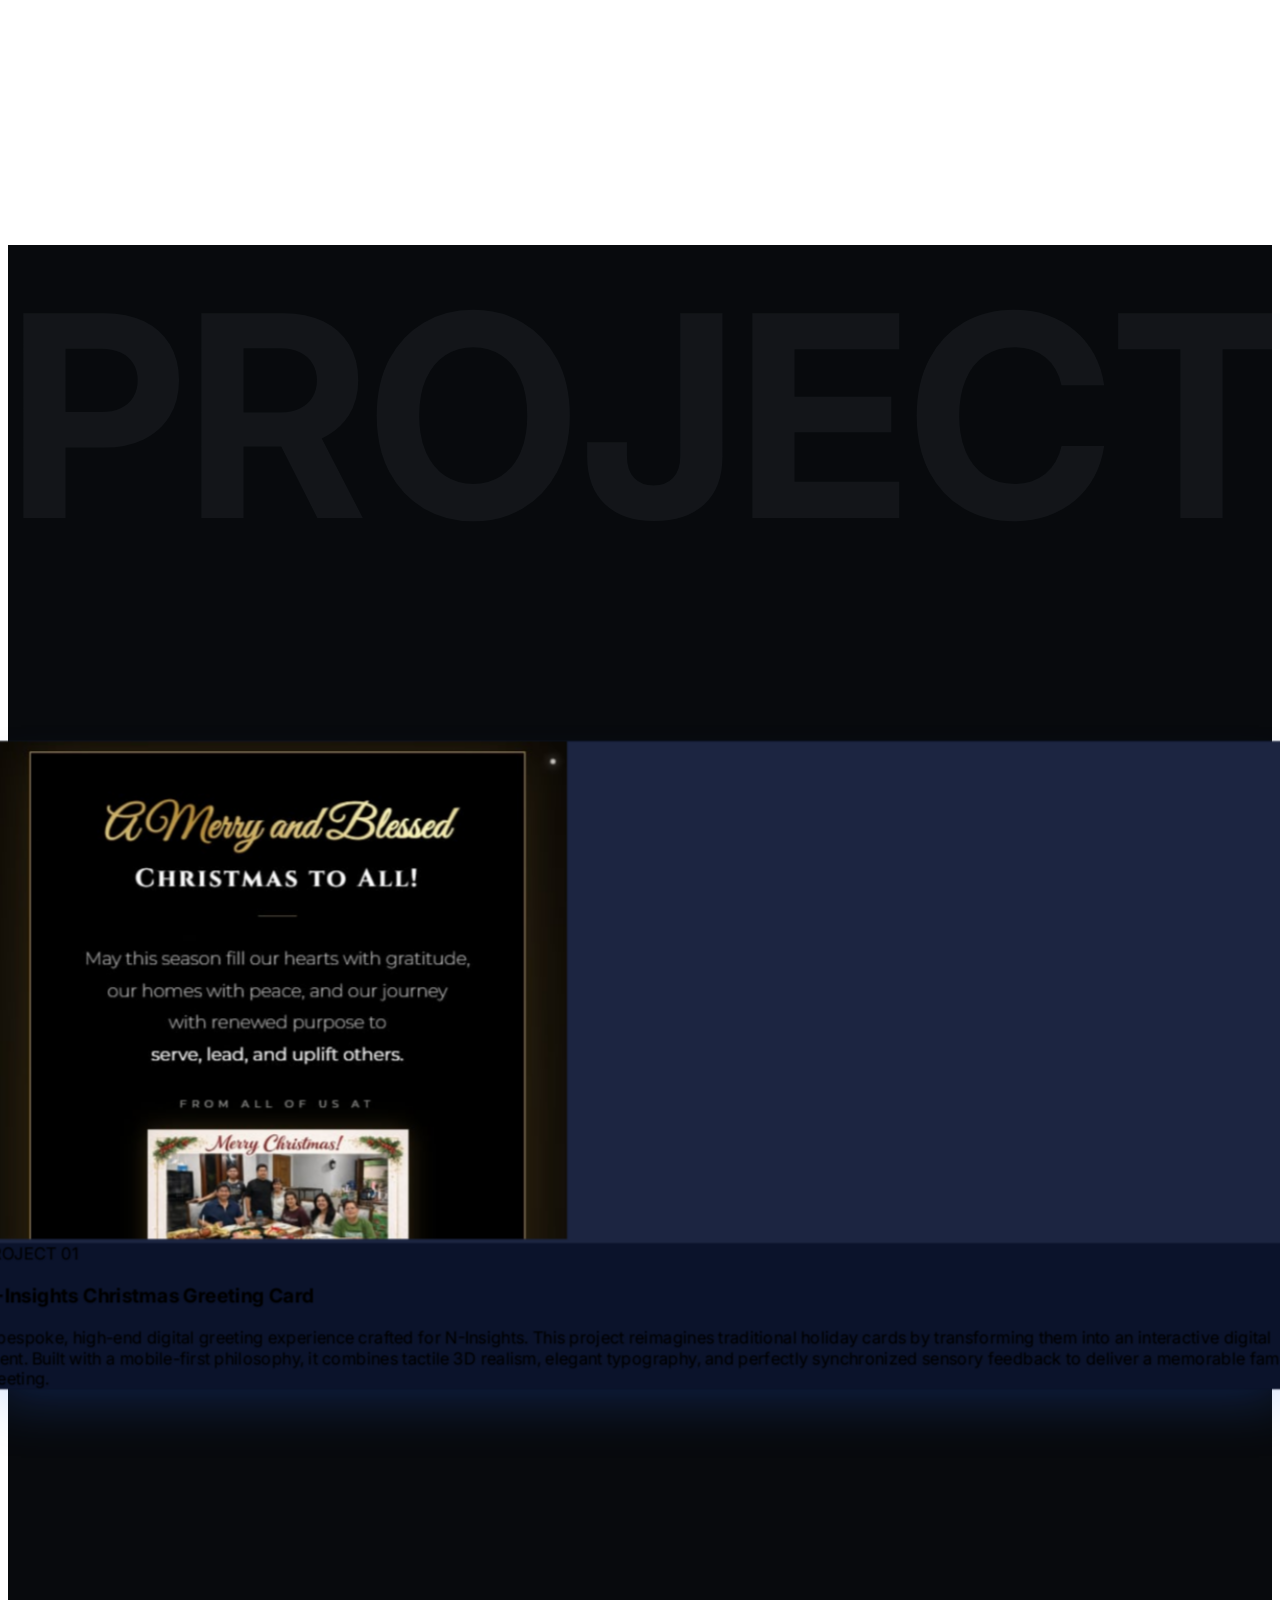
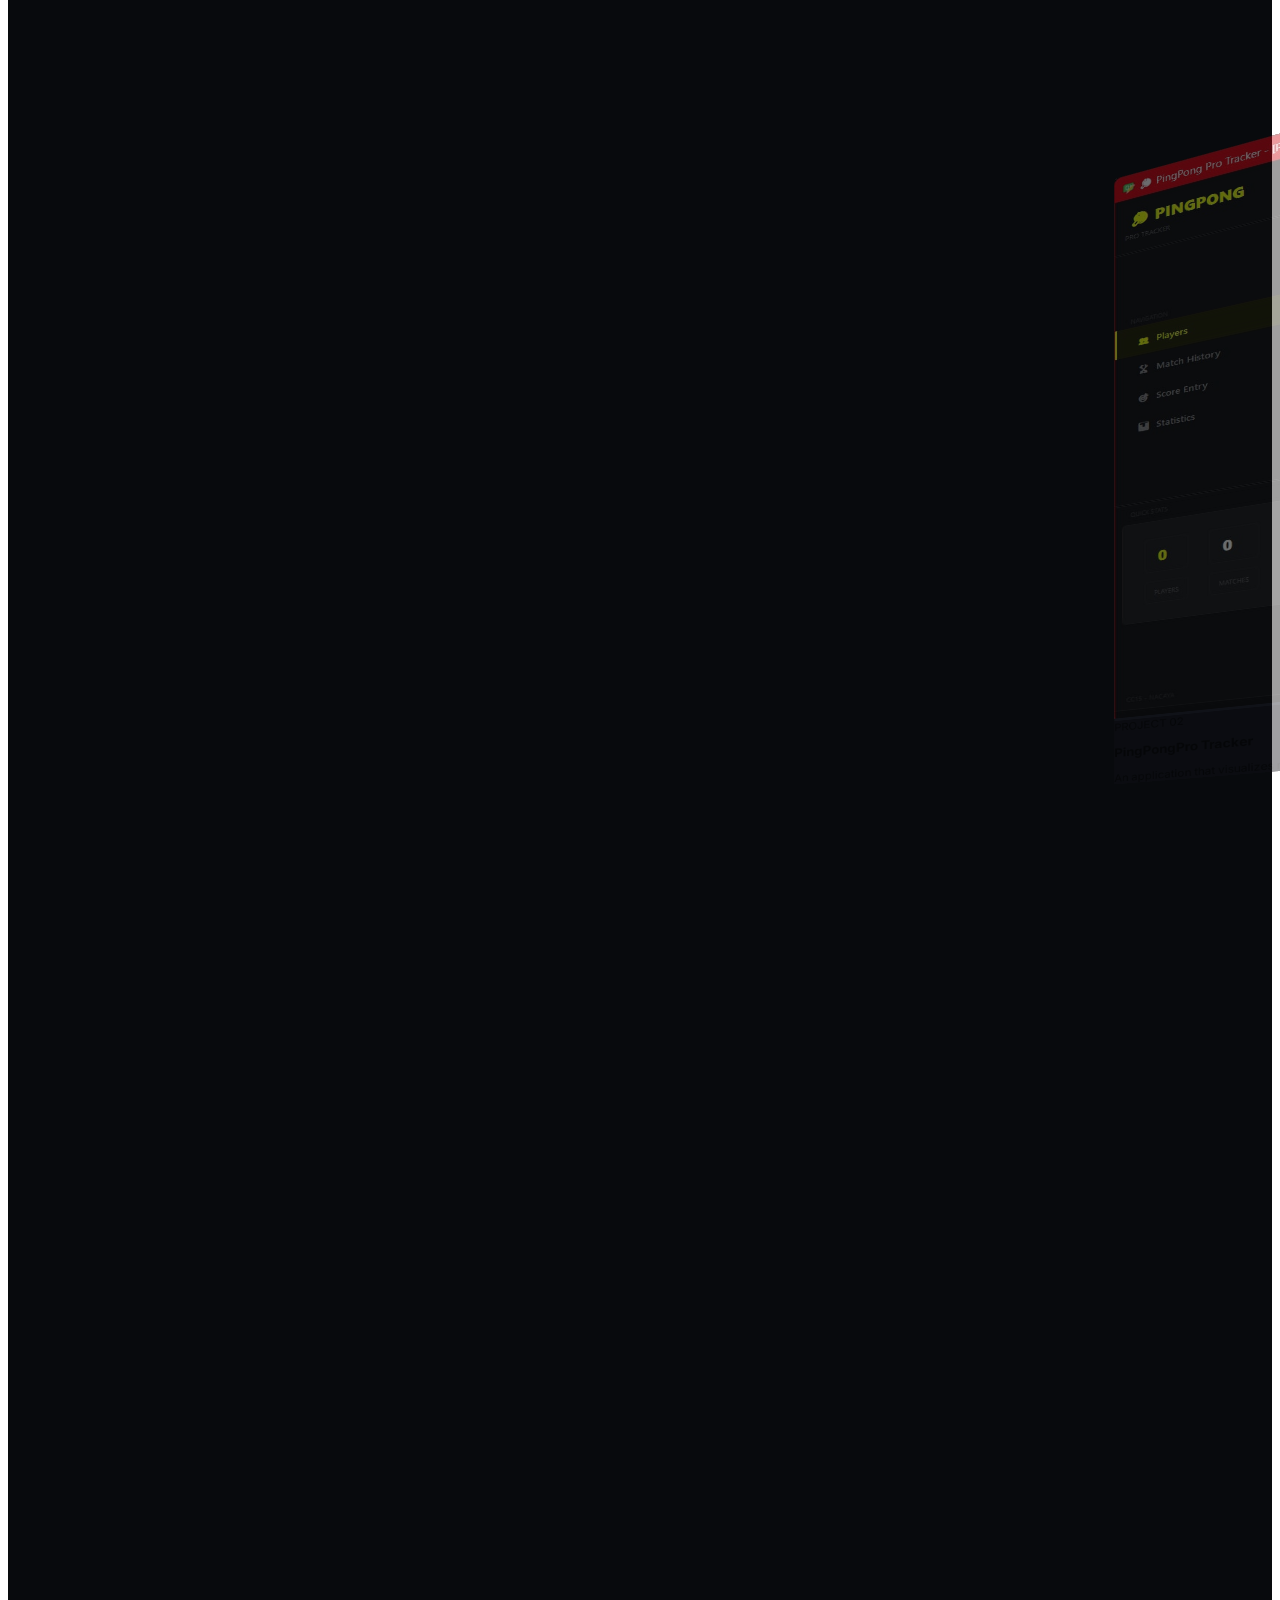
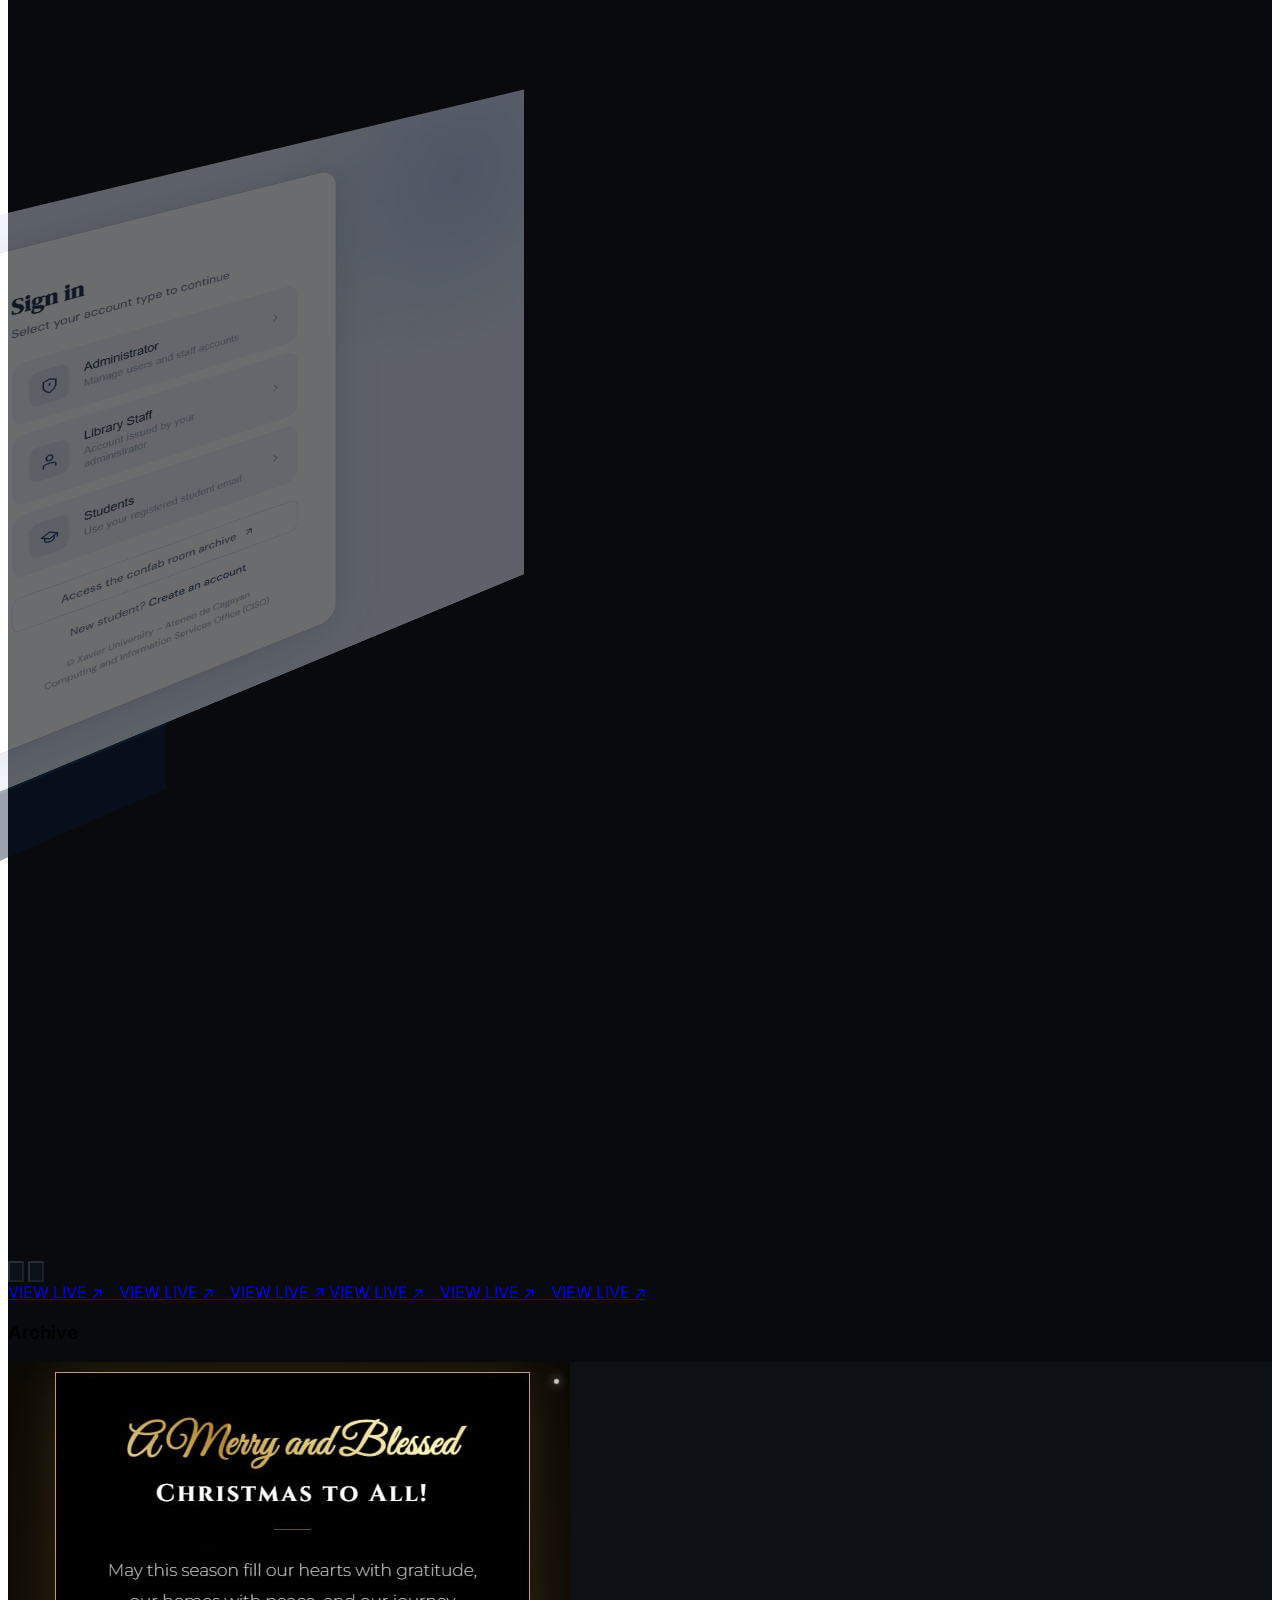
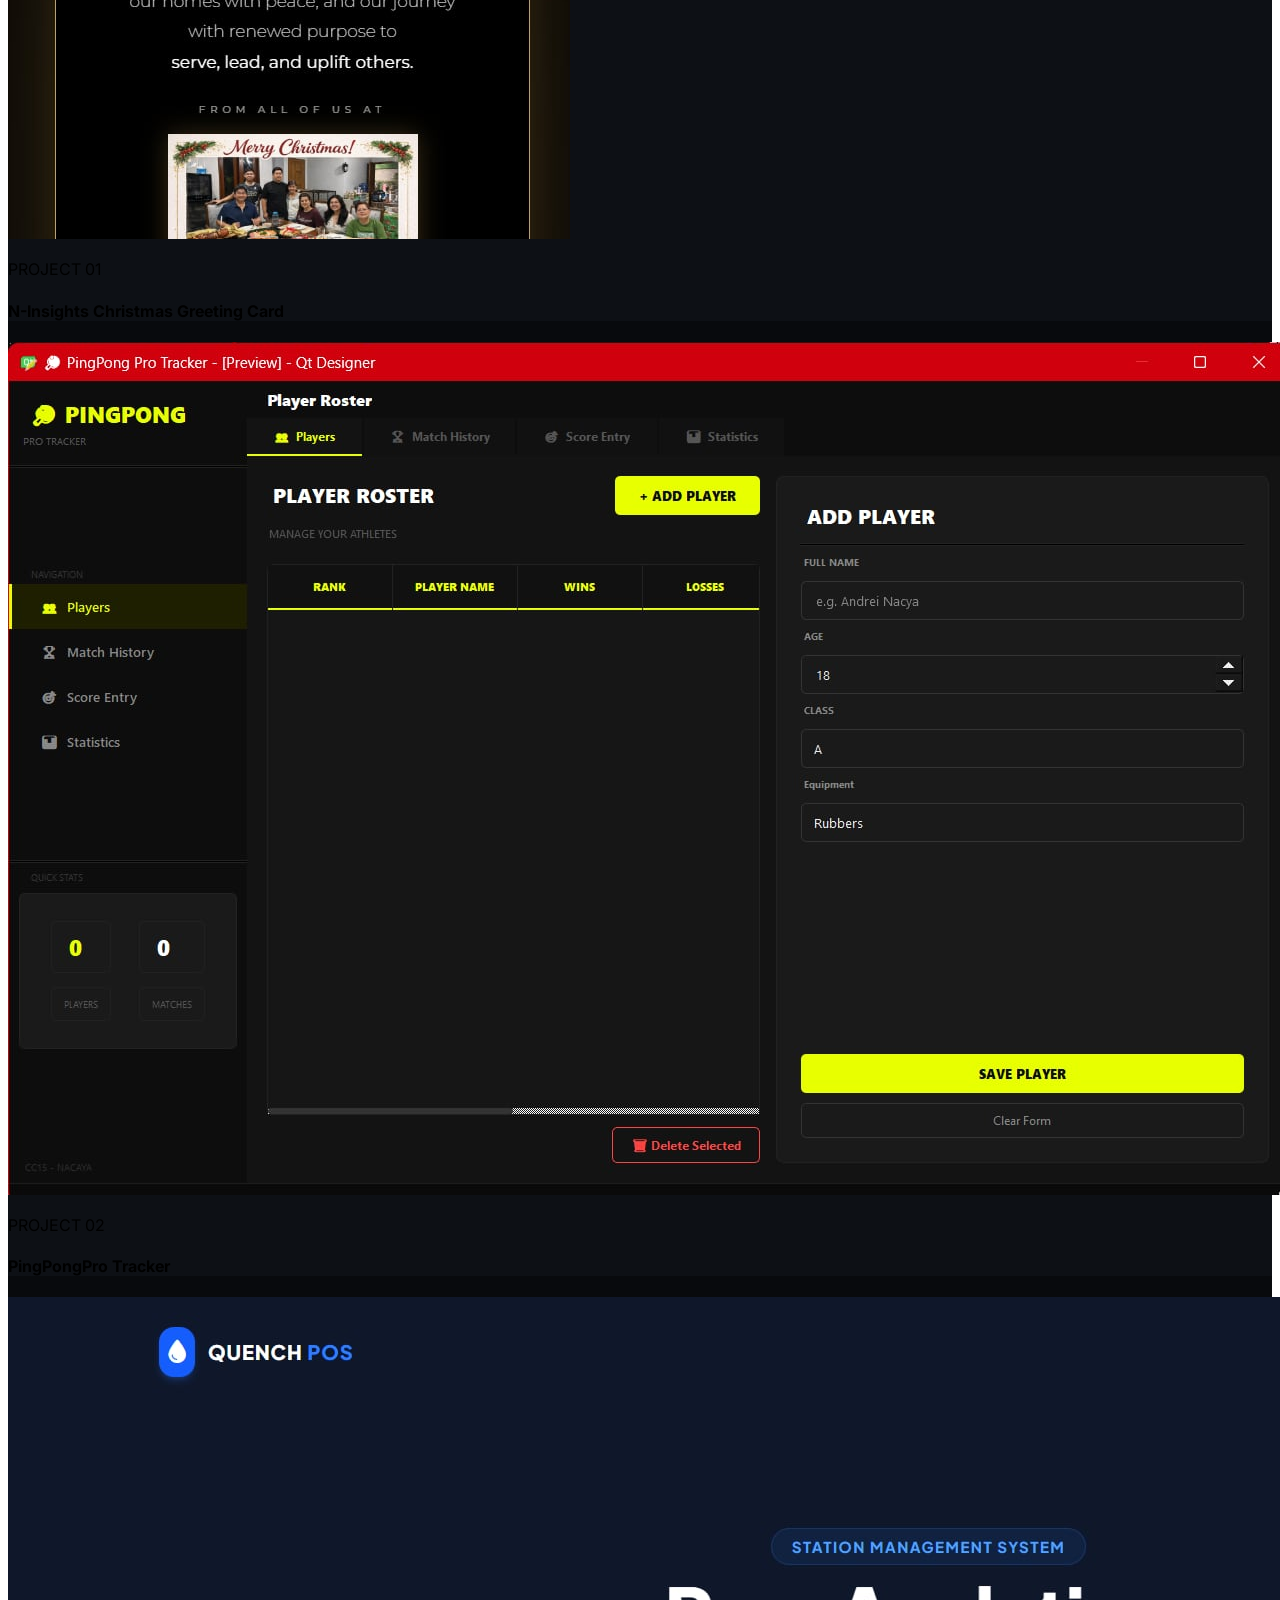
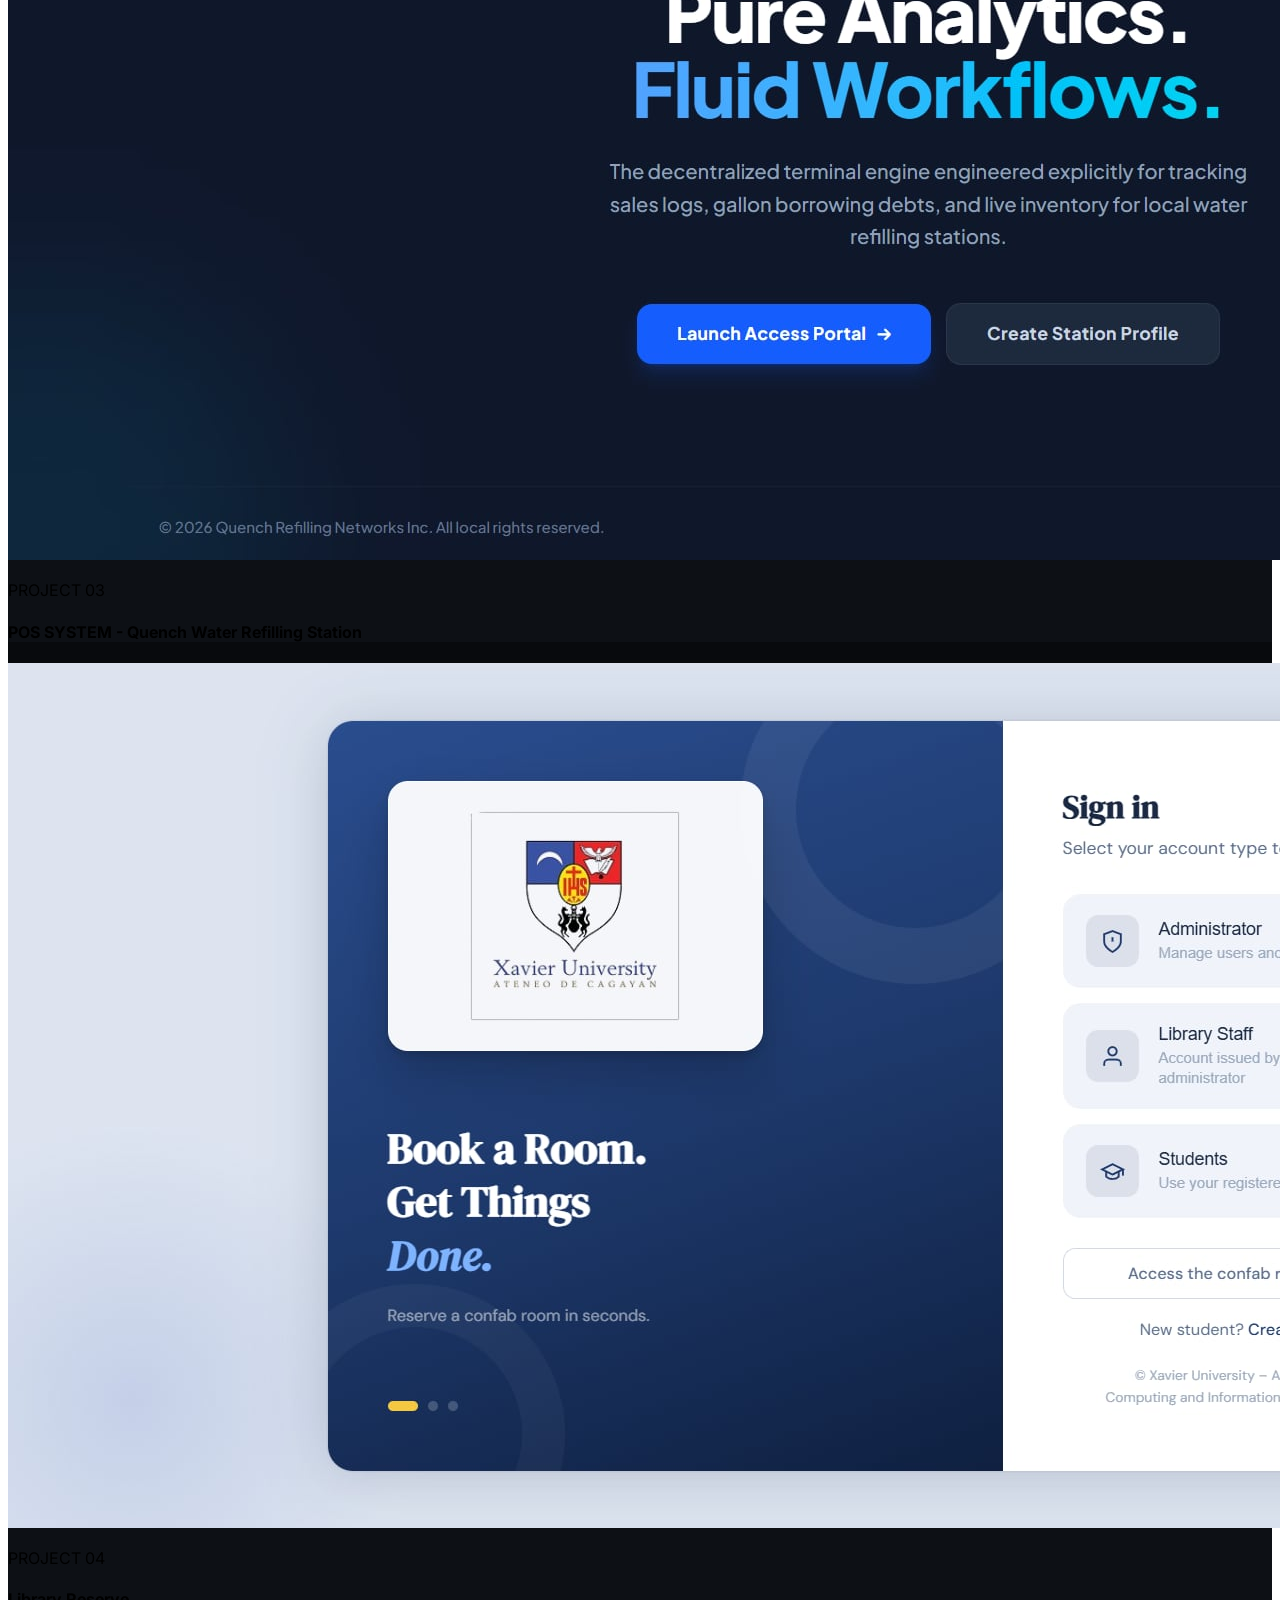
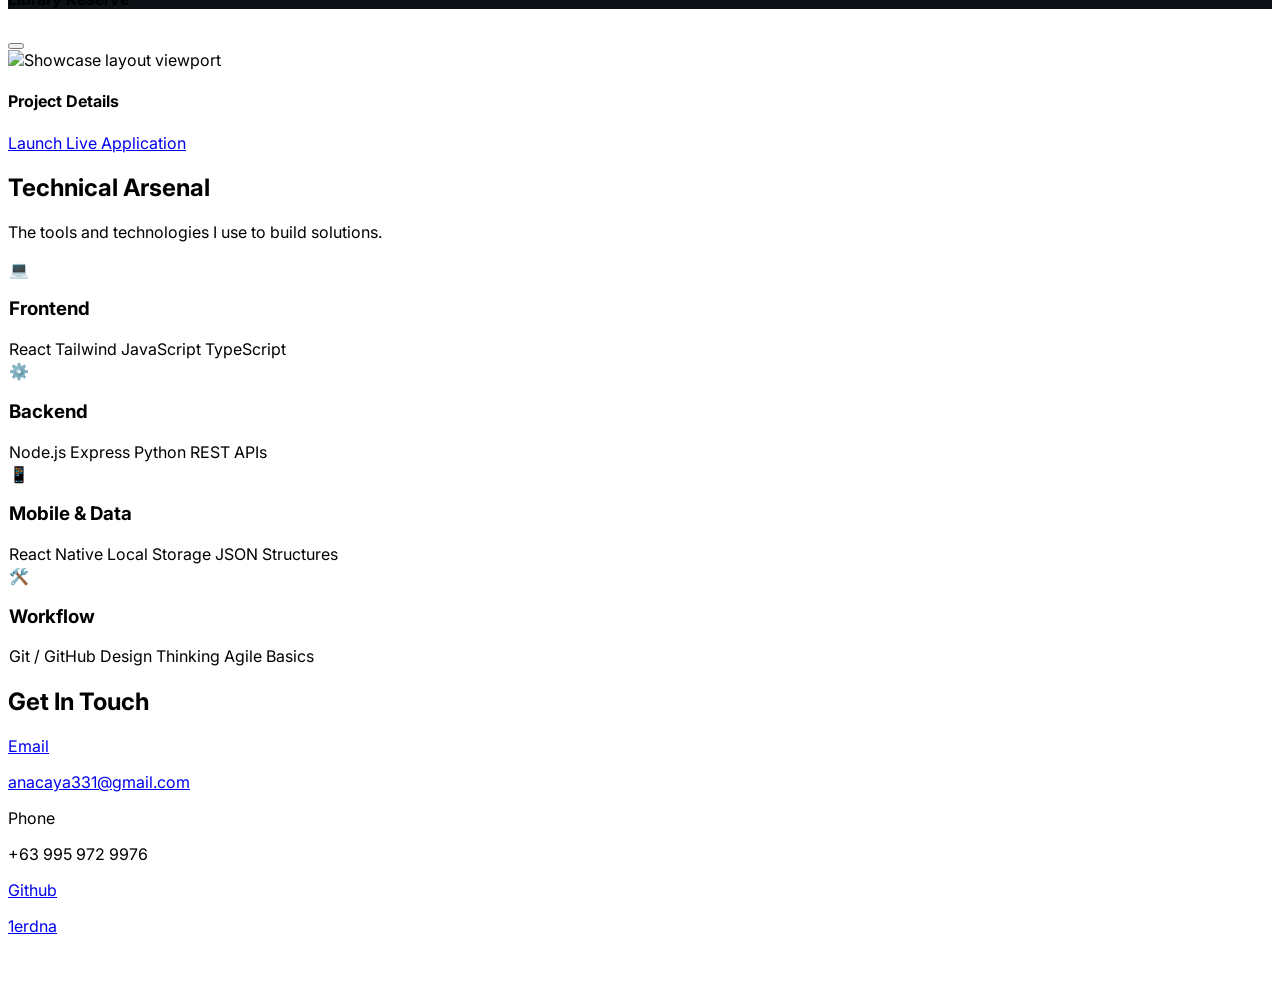
==== commit 07821d8e: "Build reference-inspired Home layout and NACAYA letter assembly" ====
--- a/index.html
+++ b/index.html
@@ -3,7 +3,13 @@
 <head>
     <meta charset="UTF-8">
     <meta name="viewport" content="width=device-width, initial-scale=1.0">
-    <title>Andrei Jullian Nacaya | Portfolio</title>
+    <title>Andrei Jullian Nacaya | Portfolio</title>
+    <script>
+        if ((!location.hash || location.hash === "#home") &&
+            !window.matchMedia("(prefers-reduced-motion: reduce)").matches) {
+            document.documentElement.classList.add("intro-enabled");
+        }
+    </script>
     <script src="https://cdn.tailwindcss.com"></script>
     <link href="https://fonts.googleapis.com/css2?family=Anton&family=Inter:wght@300;400;600;700;800;900&display=swap" rel="stylesheet">
     <script src="https://unpkg.com/lucide@latest"></script>
@@ -15,23 +21,41 @@
 
     <div class="grain-container"></div>
 
-    <nav class="nacaya-nav fixed top-6 left-1/2 -translate-x-1/2 z-50 flex items-center gap-2 p-1 glass rounded-full shadow-2xl w-[90%] max-w-md sm:w-auto">
-        <div class="px-4 py-2 bg-blue-600/20 text-blue-400 rounded-full font-bold text-xs">AJN</div>
-        <div class="flex gap-1 px-2">
-            <a href="#home" class="px-3 py-2 text-xs sm:text-sm hover:text-blue-400 transition">Home</a>
-            <a href="#about" class="px-3 py-2 text-xs sm:text-sm hover:text-blue-400 transition">About</a>
-            <a href="#projects" class="px-3 py-2 text-xs sm:text-sm hover:text-blue-400 transition">Projects</a>
-            <a href="#stack" class="px-3 py-2 text-xs sm:text-sm hover:text-blue-400 transition">Stack</a>
-            <a href="#contact" class="px-3 py-2 text-xs sm:text-sm hover:text-blue-400 transition">Contact</a>
-        </div>
-    </nav>
-
-    <section id="home" class="hero-wordmark-landing" aria-label="Nacaya — portfolio homepage">
-        <div class="wordmark-stage">
-            <h1 class="wordmark-title">NACAYA</h1>
-            <span class="wordmark-dot" aria-hidden="true"></span>
-        </div>
-        <a class="wordmark-scroll" href="#about">Scroll to explore <span aria-hidden="true">↓</span></a>
+    <nav class="ref-nav" aria-label="Primary navigation">
+        <a class="ref-nav-brand" href="#home">ANDREI NACAYA</a>
+        <div class="ref-nav-links">
+            <a href="#home">Home</a>
+            <a href="#about">About</a>
+            <a href="#projects">Projects</a>
+            <a href="#stack">Stack</a>
+            <a href="#contact">Contact</a>
+        </div>
+    </nav>
+
+    <section id="home" class="reference-home" aria-label="Andrei Nacaya portfolio introduction">
+        <div class="ref-assembly" aria-hidden="true">
+            <span style="--sx:-31vw;--sy:-22vh;--rot:-72deg;--delay:1550ms">N</span>
+            <span style="--sx:12vw;--sy:-40vh;--rot:53deg;--delay:1730ms">A</span>
+            <span style="--sx:-20vw;--sy:30vh;--rot:82deg;--delay:1850ms">C</span>
+            <span style="--sx:25vw;--sy:21vh;--rot:-42deg;--delay:1700ms">A</span>
+            <span style="--sx:-9vw;--sy:-32vh;--rot:105deg;--delay:1990ms">Y</span>
+            <span style="--sx:38vw;--sy:-10vh;--rot:-69deg;--delay:1820ms">A</span>
+        </div>
+        <span class="ref-intro-dot" aria-hidden="true"></span>
+
+        <div class="ref-portrait" aria-hidden="true">
+            <img id="ref-portrait-image" src="images/andrei-portrait.webp"
+                 alt="" width="436" height="533" decoding="async" fetchpriority="high">
+            <canvas id="ref-particles"></canvas>
+        </div>
+
+        <div class="ref-hero-content">
+            <h1 class="ref-title">PORTFOLIO</h1>
+            <div class="ref-subline">
+                <p>Full-Stack Web &amp; Mobile <em>Developer</em></p>
+                <a href="#contact">Contact ↗</a>
+            </div>
+        </div>
     </section>
 
     <section id="about" class="py-32 px-6 max-w-7xl mx-auto flex flex-col lg:flex-row gap-16 items-center">
--- a/css/intro.css
+++ b/css/intro.css
@@ -1,135 +1,277 @@
-/* NACAYA wordmark landing. Inspired by the supplied dark typography reference. */
-
-#home.hero-wordmark-landing {
+/* NACAYA — reference-based dark cinematic Home.
+   Recreates the user-provided Jam recording with native CSS/Canvas. */
+:root { --intro-ink: #050608; }
+
+#home.reference-home {
+    display: block;
     position: relative;
-    display: grid;
-    place-items: center;
-    width: 100%;
+    isolation: isolate;
     min-height: 100svh;
     min-height: 100dvh;
-    padding: 5rem 1rem 3rem;
     overflow: hidden;
-    isolation: isolate;
-    background: #030405;
-    background-image: radial-gradient(ellipse 49% 53% at 50% 49%,
-        #131518 0%, #0b0c0e 49%, #030405 100%);
+    padding: 0;
+    background: radial-gradient(ellipse 58% 70% at 50% 48%, #141618 0%, #0b0c0e 52%, #050608 100%);
     animation: none;
 }
 
-.hero-wordmark-landing .wordmark-stage {
-    position: relative;
+.reference-home::after {
+    content: "";
+    position: absolute;
+    z-index: 2;
+    inset: 0;
+    pointer-events: none;
+    background: linear-gradient(0deg, rgba(5,6,8,.72), transparent 19%, transparent 85%, rgba(5,6,8,.24));
+}
+
+.reference-home .ref-portrait {
+    position: absolute;
     z-index: 1;
-    display: flex;
+    left: 50%;
+    bottom: 9%;
+    transform: translateX(-50%);
+    width: min(41vw, 560px);
+    aspect-ratio: 436 / 533;
+    pointer-events: none;
+}
+
+.ref-portrait img,
+.ref-portrait canvas {
+    position: absolute;
+    inset: 0;
     width: 100%;
-    flex-direction: column;
-    align-items: center;
-    justify-content: center;
-    transform: translateY(1.7vh);
-    pointer-events: none;
-}
-
-.hero-wordmark-landing .wordmark-title {
+    height: 100%;
+    display: block;
+}
+
+.ref-portrait img {
+    object-fit: cover;
+    object-position: center top;
+    opacity: .26;
+    filter: grayscale(1) brightness(.6) contrast(1.45);
+    -webkit-mask-image: radial-gradient(ellipse 68% 79% at 50% 49%, black 29%, transparent 96%);
+    mask-image: radial-gradient(ellipse 68% 79% at 50% 49%, black 29%, transparent 96%);
+    transition: opacity 600ms ease;
+}
+.ref-portrait canvas { opacity: 0; transition: opacity 500ms ease; }
+.ref-portrait.particles-ready canvas { opacity: .95; }
+.ref-portrait.particles-ready img { opacity: .07; }
+
+.reference-home .ref-hero-content {
+    position: absolute;
+    z-index: 4;
+    left: clamp(20px, 6.3vw, 115px);
+    right: clamp(20px, 6.3vw, 115px);
+    bottom: clamp(58px, 10vh, 102px);
+    margin: 0 auto;
+    max-width: 1600px;
+}
+
+.reference-home .ref-title {
     margin: 0;
-    padding: 0;
-    width: 100%;
-    max-width: 100%;
-    font-family: 'Inter', Arial, sans-serif;
+    font-family: 'Inter', sans-serif;
     font-weight: 900;
-    font-size: clamp(3.2rem, 16vw, 17rem);
-    line-height: 1;
-    letter-spacing: -.078em;
+    font-size: clamp(4rem, 14.3vw, 16.1rem);
+    line-height: .88;
+    letter-spacing: -.082em;
+    white-space: nowrap;
     text-align: center;
-    white-space: nowrap;
-    color: #34373d;
-    background: linear-gradient(180deg, #303133 5%, #363a40 55%, #293548 100%);
+    color: #363a40;
+    background: linear-gradient(180deg, #393b3e 1%, #353a42 58%, #263244 100%);
     -webkit-background-clip: text;
     background-clip: text;
     -webkit-text-fill-color: transparent;
-    animation: wordmark-enter 1100ms cubic-bezier(.22, 1, .36, 1) both;
-}
-
-.hero-wordmark-landing .wordmark-dot {
+}
+
+.ref-subline {
+    display: flex;
+    justify-content: space-between;
+    align-items: center;
+    flex-wrap: wrap;
+    gap: 16px;
+    padding: 15px 7px 0;
+    color: #eaedf2;
+}
+
+.ref-subline p { margin: 0; font-size: clamp(.91rem, 1.7vw, 1.34rem); font-weight: 700; }
+.ref-subline p em { color: #979da7; font-weight: 400; font-style: italic; }
+.ref-subline a {
+    font-size: .82rem;
+    text-decoration: none;
+    color: #b3bac5;
+    border-bottom: 1px solid rgba(193,202,218,.28);
+    padding: 8px 4px;
+    transition: color 200ms ease, border-color 200ms ease;
+}
+.ref-subline a:hover, .ref-subline a:focus-visible { color: #fff; border-color: #fff; }
+
+.reference-home .ref-intro-dot {
+    position: absolute;
+    z-index: 7;
+    left: 50%;
+    top: 54%;
+    width: 12px;
+    height: 12px;
+    border-radius: 50%;
+    background: #333840;
+    transform: translate(-50%, -50%);
+    display: none;
+}
+
+.reference-home .ref-assembly {
+    position: absolute;
+    z-index: 7;
+    left: 50%;
+    top: 53%;
+    display: none;
+    align-items: center;
+    justify-content: center;
+    white-space: nowrap;
+    transform: translate(-50%, -50%);
+    font-size: clamp(3.7rem, 14vw, 12rem);
+    font-weight: 900;
+    line-height: 1;
+    letter-spacing: -.09em;
+    font-family: 'Inter', sans-serif;
+    color: #353943;
+    pointer-events: none;
+}
+
+.ref-assembly span {
+    display: inline-block;
+    transform-origin: 50% 50%;
+}
+
+@keyframes ref-dot {
+    0% { opacity: 0; transform: translate(-50%, -50%) scale(.2); }
+    28%, 70% { opacity: 1; transform: translate(-50%, -50%) scale(1); }
+    100% { opacity: 0; transform: translate(-50%, -50%) scale(.5); }
+}
+@keyframes ref-letters {
+    0% { opacity: 0; transform: translate(var(--sx),var(--sy)) rotate(var(--rot)) scale(.5); }
+    45%, 70% { opacity: 1; transform: translate(0,0) rotate(0) scale(1); }
+    100% { opacity: 0; transform: translate(0,0) rotate(0) scale(.98); }
+}
+@keyframes ref-title-reveal {
+    from { opacity: 0; transform: translateY(17px) scale(.975); }
+    to { opacity: 1; transform: none; }
+}
+@keyframes ref-fade-in {
+    from { opacity: 0; }
+    to { opacity: 1; }
+}
+
+html.intro-enabled .reference-home .ref-intro-dot {
     display: block;
-    flex: 0 0 auto;
-    width: 7px;
-    height: 7px;
-    margin-top: clamp(1.15rem, 3vw, 2.25rem);
-    border-radius: 50%;
-    background: #1e232c;
-    animation: wordmark-dot-enter 850ms ease-out 760ms both;
-}
-
-.hero-wordmark-landing .wordmark-scroll {
-    position: absolute;
-    z-index: 2;
-    bottom: clamp(1.8rem, 5vh, 3rem);
-    left: 50%;
-    transform: translateX(-50%);
-    padding: .75rem 1rem;
-    color: #707783;
-    font-size: .62rem;
-    font-weight: 600;
-    letter-spacing: .22em;
-    text-transform: uppercase;
+    animation: ref-dot 1250ms ease .35s both;
+}
+html.intro-enabled .reference-home .ref-assembly { display: flex; }
+html.intro-enabled .reference-home .ref-assembly span {
+    animation: ref-letters 2450ms cubic-bezier(.22, 1, .36, 1) var(--delay) both;
+}
+html.intro-enabled .reference-home .ref-title {
+    animation: ref-title-reveal 1000ms cubic-bezier(.22,1,.36,1) 3950ms both;
+}
+html.intro-enabled .reference-home .ref-subline {
+    animation: ref-fade-in 650ms ease 4900ms both;
+}
+html.intro-enabled .reference-home .ref-portrait img {
+    animation: ref-fade-in 1400ms ease 4650ms both;
+}
+
+nav.ref-nav {
+    position: fixed;
+    z-index: 50;
+    inset: 0 0 auto 0;
+    width: 100%;
+    max-width: none;
+    padding: 20px clamp(20px, 3.8vw, 65px);
+    margin: 0;
+    transform: none;
+    display: flex;
+    align-items: center;
+    justify-content: space-between;
+    background: transparent;
+    border: 0;
+    border-radius: 0;
+    box-shadow: none;
+    backdrop-filter: none;
+    animation: none;
+    gap: 30px;
+}
+.ref-nav-brand {
+    font-size: .8rem;
+    letter-spacing: .08em;
+    color: #f0f2f5;
+    font-weight: 800;
     text-decoration: none;
     white-space: nowrap;
-    transition: color 220ms ease;
-    animation: scroll-cue-enter 850ms ease 1300ms both;
-}
-
-.hero-wordmark-landing .wordmark-scroll:hover,
-.hero-wordmark-landing .wordmark-scroll:focus-visible {
-    color: #d8dfec;
-}
-
-@keyframes wordmark-enter {
-    from { opacity: 0; transform: translate3d(0, 14px, 0) scale(.975); }
-    to   { opacity: 1; transform: translate3d(0, 0, 0) scale(1); }
-}
-
-@keyframes wordmark-dot-enter {
-    from { opacity: 0; transform: scale(.4); }
-    to   { opacity: 1; transform: scale(1); }
-}
-
-@keyframes scroll-cue-enter {
-    from { opacity: 0; }
-    to   { opacity: 1; }
-}
-
-/* Leave the first screen distraction-free, as in the reference.
-   Navigation appears after scrolling (or following a section link).
-   No-JavaScript visitors retain the ordinary navigation. */
-html.nacaya-enhanced .nacaya-nav {
-    opacity: 0;
-    visibility: hidden;
-    pointer-events: none;
-    transition: opacity 250ms ease, visibility 250ms ease;
-}
-
-html.nacaya-enhanced.show-nacaya-nav .nacaya-nav {
-    opacity: 1;
-    visibility: visible;
-    pointer-events: auto;
-}
-
-@media (max-width: 640px) {
-    #home.hero-wordmark-landing { padding-inline: 10px; }
-    .hero-wordmark-landing .wordmark-stage { transform: translateY(0); }
-    .hero-wordmark-landing .wordmark-title {
-        font-size: clamp(2.8rem, 16vw, 6.25rem);
-        letter-spacing: -.085em;
+}
+.ref-nav-links {
+    display: flex;
+    flex-wrap: wrap;
+    gap: clamp(10px, 1.6vw, 30px);
+}
+nav.ref-nav .ref-nav-links a {
+    font-size: .66rem;
+    font-weight: 700;
+    letter-spacing: .075em;
+    text-decoration: none;
+    text-transform: uppercase;
+    color: #b0b3bb;
+    padding: 8px 2px;
+}
+nav.ref-nav .ref-nav-links a:hover,
+nav.ref-nav .ref-nav-links a:focus-visible,
+nav.ref-nav .ref-nav-links a[aria-current="location"] { color: #fff; }
+nav.ref-nav .ref-nav-links a::after { bottom: 0; }
+
+html.intro-enabled nav.ref-nav { animation: ref-fade-in 700ms ease 5200ms both; }
+
+/* Project showcase retains its existing working carousel and modal.
+   Match the subtle grayscale palette of the reference without modifying project data. */
+#projects {
+    background: #080a0d !important;
+}
+#projects #carousel-glow { opacity: .1 !important; }
+#projects > div:nth-child(2) h2 { color: rgba(198,206,222,.055); }
+#archive-grid > div { background: #0d1015; border-color: rgba(200,211,232,.09); }
+#archive-grid > div:hover { border-color: rgba(160,180,213,.29); }
+#prev-btn, #next-btn { background: #0c1017; border-color: rgba(200,211,232,.14); }
+#project-marquee-link { background: rgba(13,18,27,.75); }
+
+@media (max-width: 800px) {
+    nav.ref-nav { align-items: flex-start; padding: 20px 16px; gap: 12px; }
+    .ref-nav-brand { font-size: .71rem; }
+    .ref-nav-links { gap: 9px; justify-content: flex-end; }
+    nav.ref-nav .ref-nav-links a { font-size: .61rem; padding: 5px 0; }
+    .reference-home .ref-portrait { width: min(70vw, 420px); bottom: 17%; }
+    .reference-home .ref-hero-content { left: 4%; right: 4%; bottom: 13%; }
+    .reference-home .ref-title { font-size: clamp(3.25rem, 13.4vw, 8.5rem); }
+}
+@media (max-width: 520px) {
+    nav.ref-nav { align-items: center; }
+    .ref-nav-brand { max-width: 100px; white-space: normal; line-height: 1.3; }
+    .ref-nav-links { gap: 7px 12px; }
+    nav.ref-nav .ref-nav-links a { font-size: .58rem; }
+    .reference-home .ref-portrait { width: min(89vw, 420px); bottom: 26%; }
+    .reference-home .ref-hero-content { left: 3%; right: 3%; bottom: 16%; }
+    .reference-home .ref-title { font-size: clamp(2.8rem, 13.1vw, 5.7rem); }
+    .ref-subline { padding: 12px 3px 0; }
+    .ref-subline p { font-size: .77rem; }
+    .ref-subline a { font-size: .72rem; }
+    .reference-home .ref-assembly { font-size: 15vw; }
+}
+
+@media (prefers-reduced-motion: reduce) {
+    html.intro-enabled .reference-home .ref-intro-dot,
+    html.intro-enabled .reference-home .ref-assembly { display: none !important; }
+    html.intro-enabled .reference-home .ref-title,
+    html.intro-enabled .reference-home .ref-subline,
+    html.intro-enabled .reference-home .ref-portrait img,
+    html.intro-enabled nav.ref-nav {
+        animation: none !important;
+        opacity: 1 !important;
+        transform: none !important;
     }
-    .hero-wordmark-landing .wordmark-dot { width: 5px; height: 5px; }
-}
-
-@media (prefers-reduced-motion: reduce) {
-    .hero-wordmark-landing .wordmark-title,
-    .hero-wordmark-landing .wordmark-dot,
-    .hero-wordmark-landing .wordmark-scroll {
-        animation: none !important;
-    }
-    html.nacaya-enhanced .nacaya-nav {
-        transition: none !important;
-    }
-}
+    .ref-portrait img, .ref-portrait canvas { transition: none; }
+}
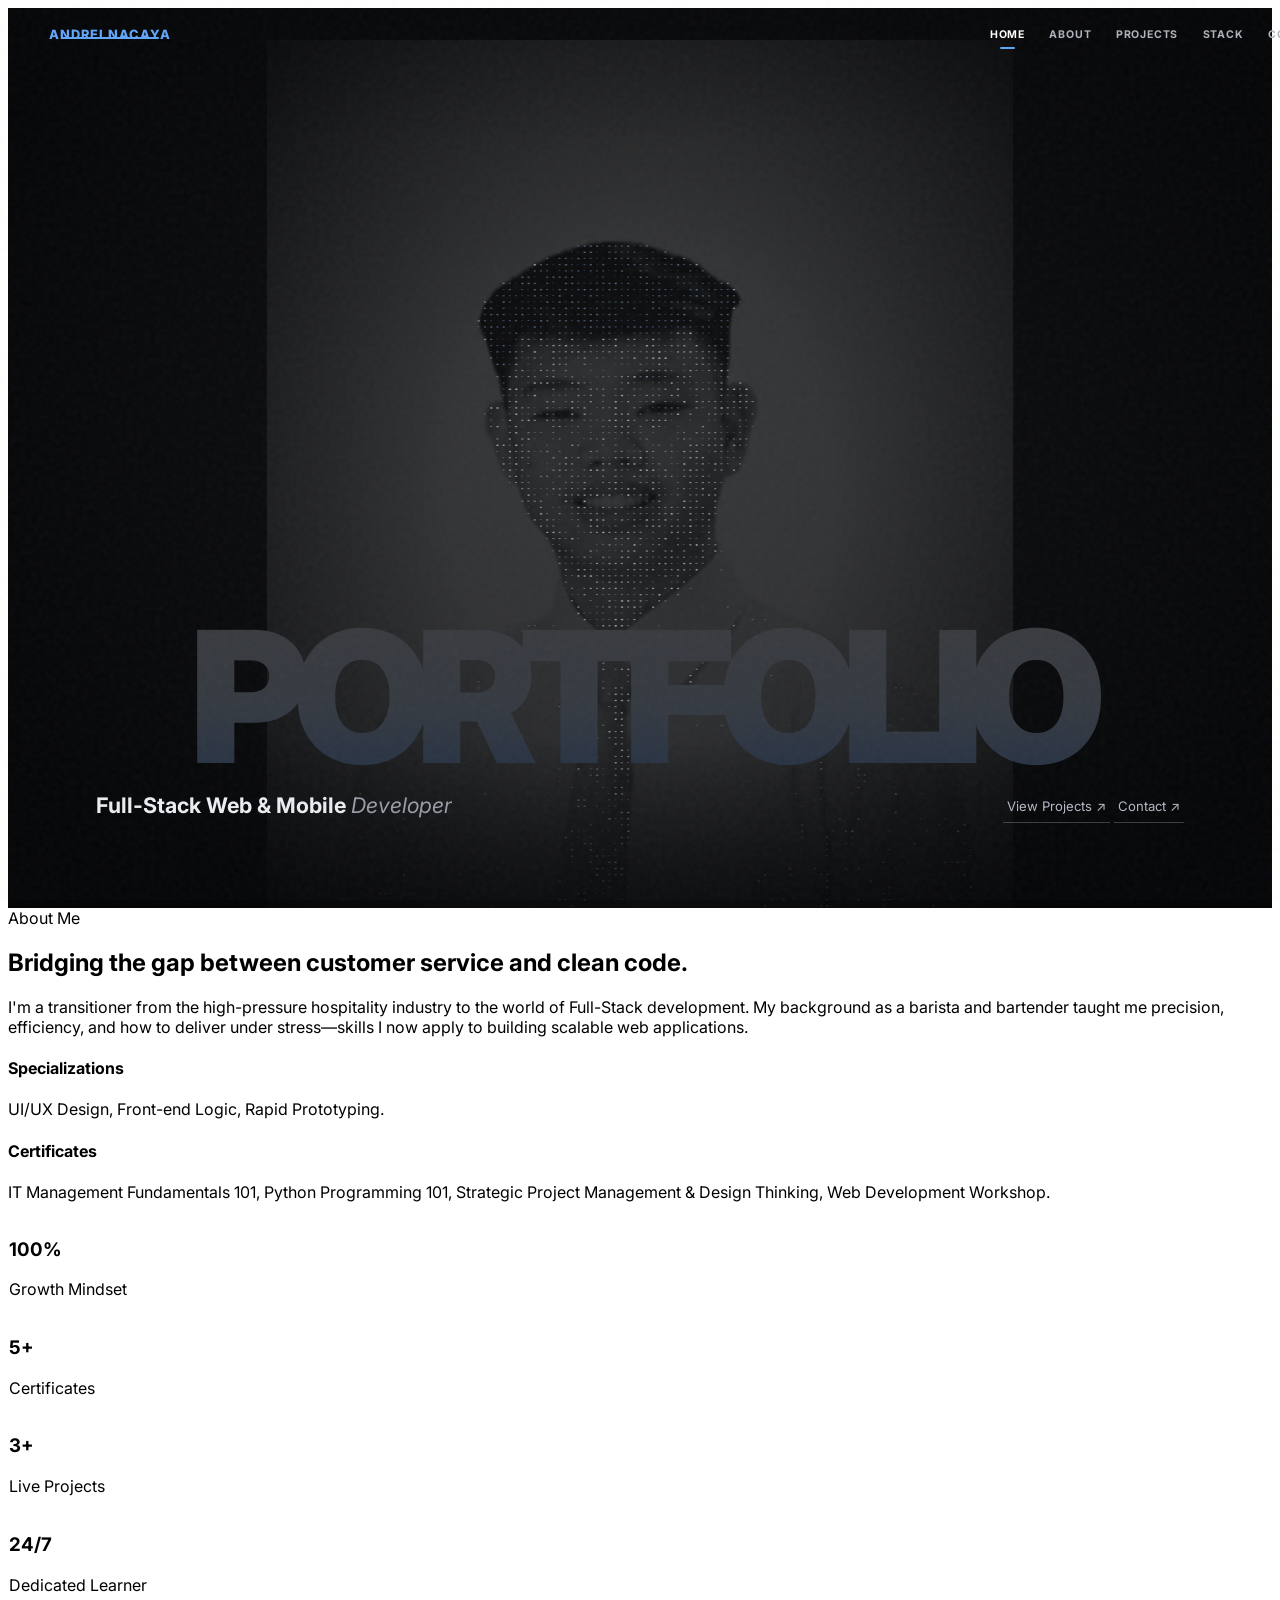
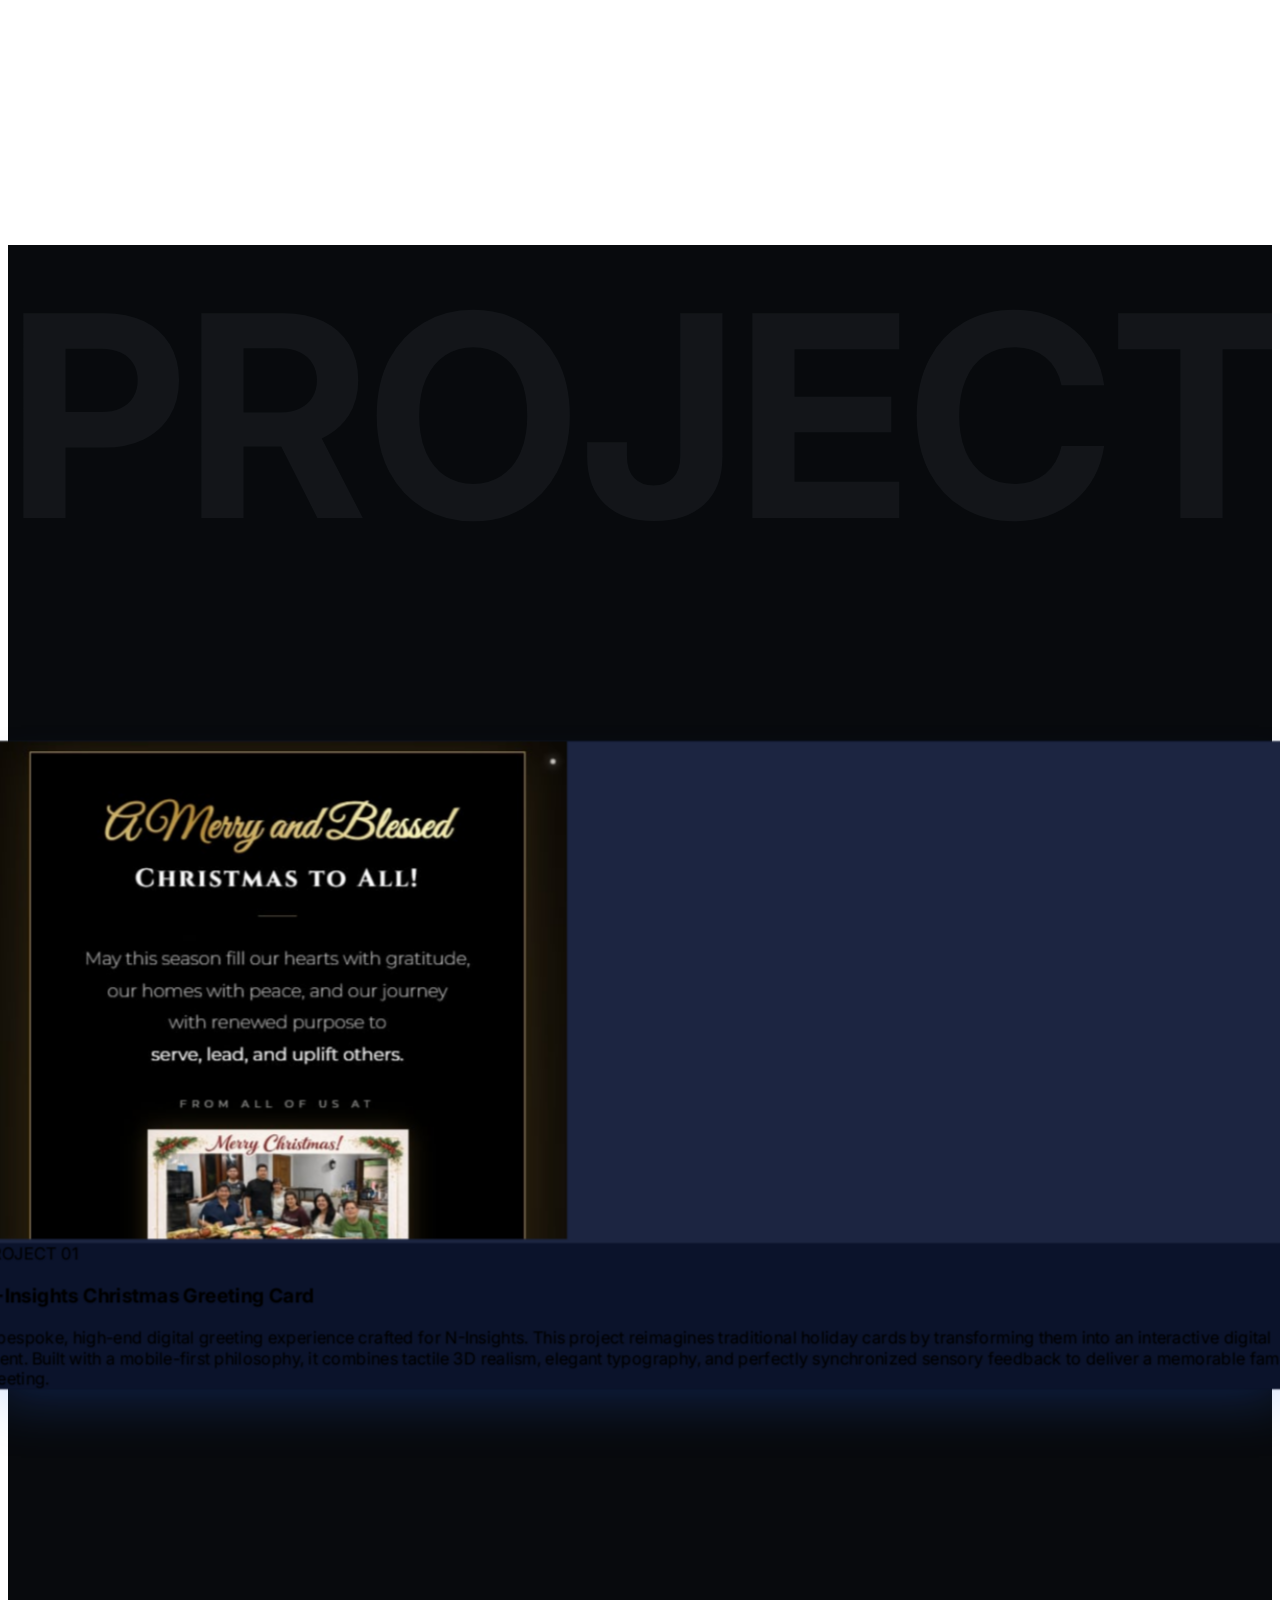
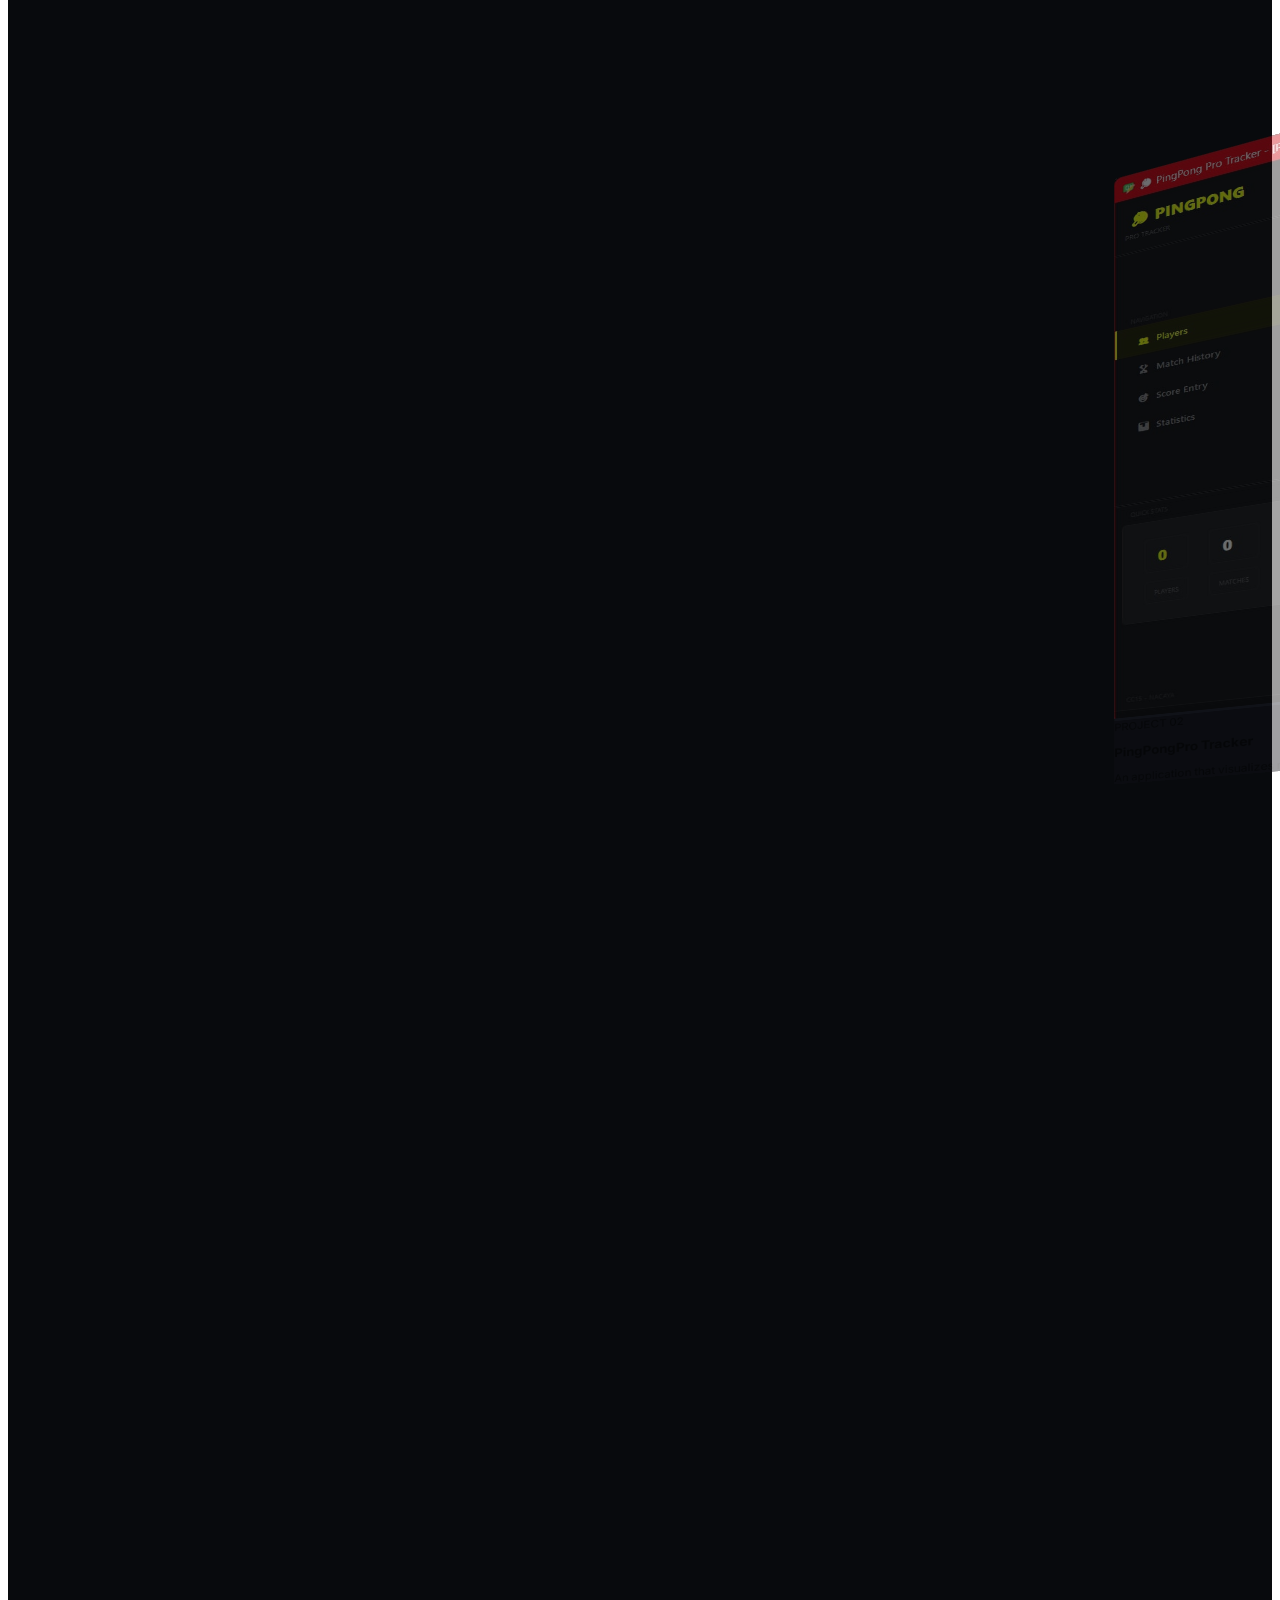
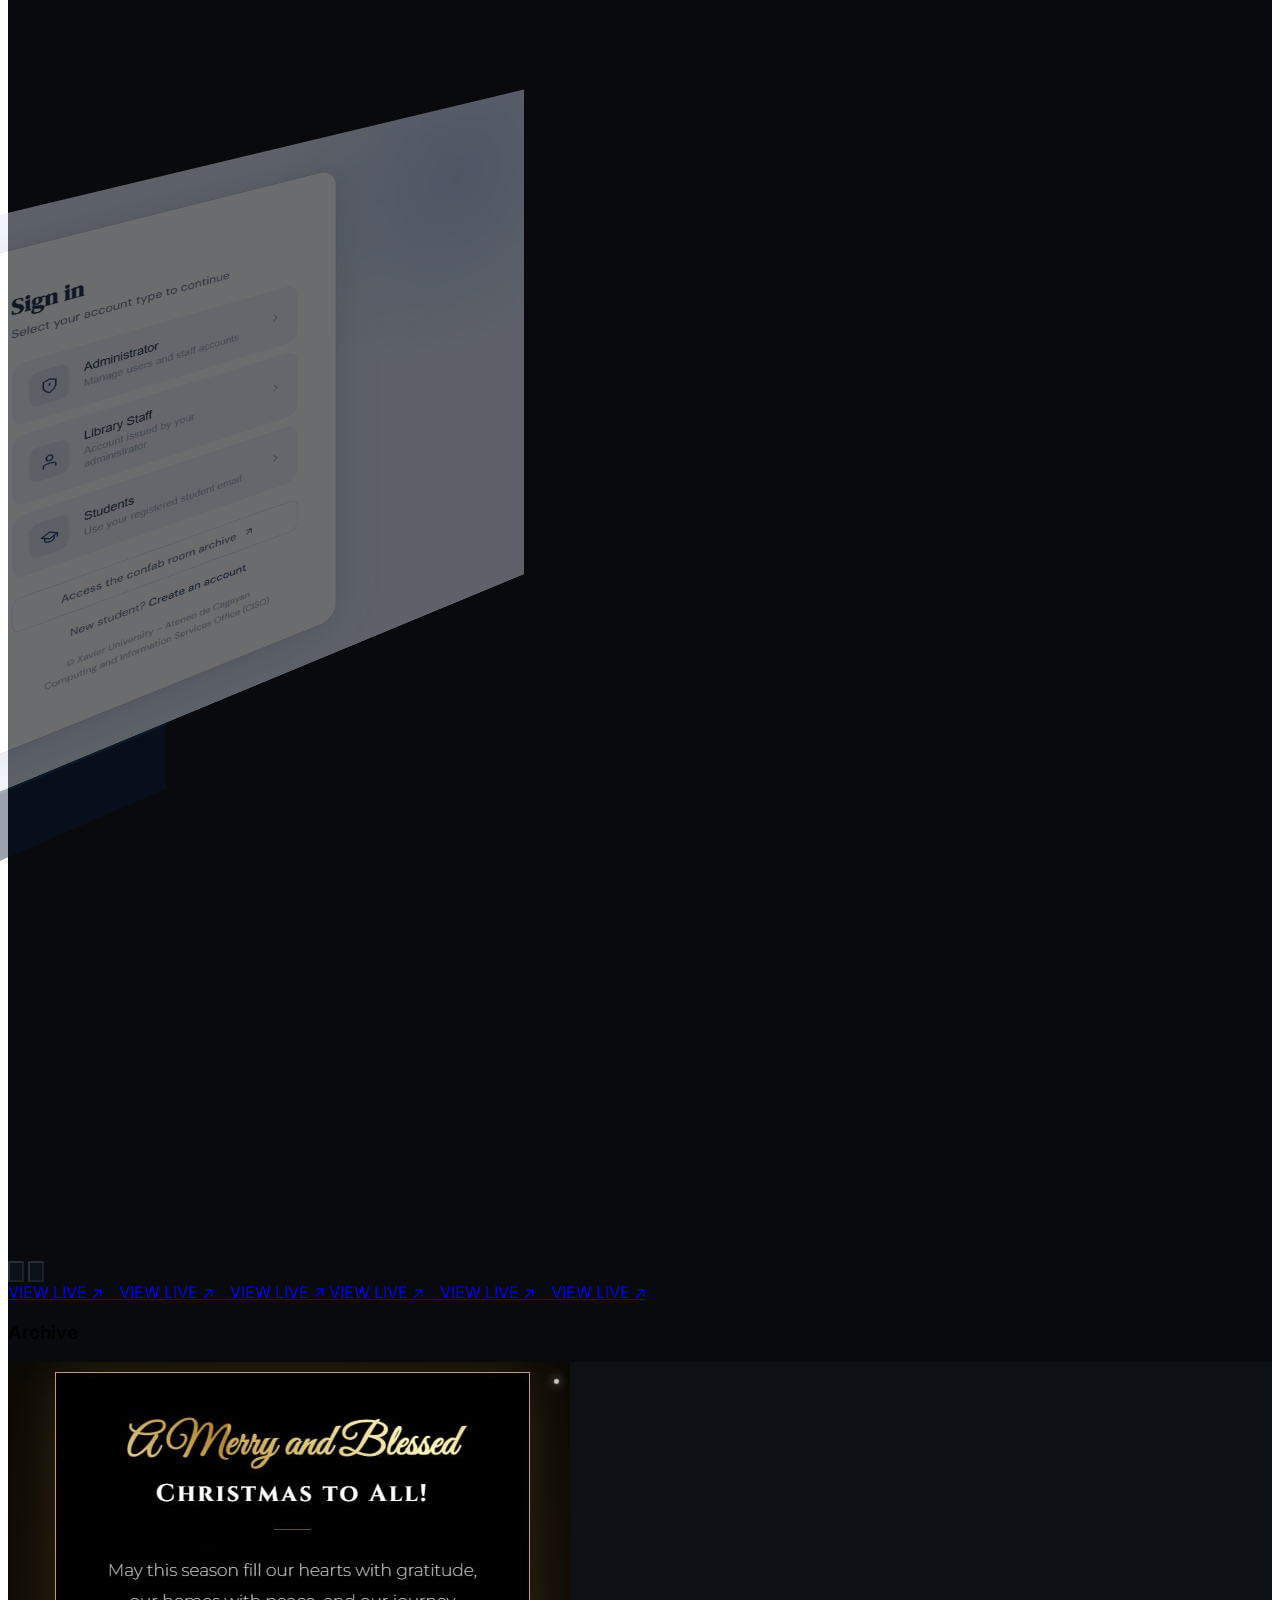
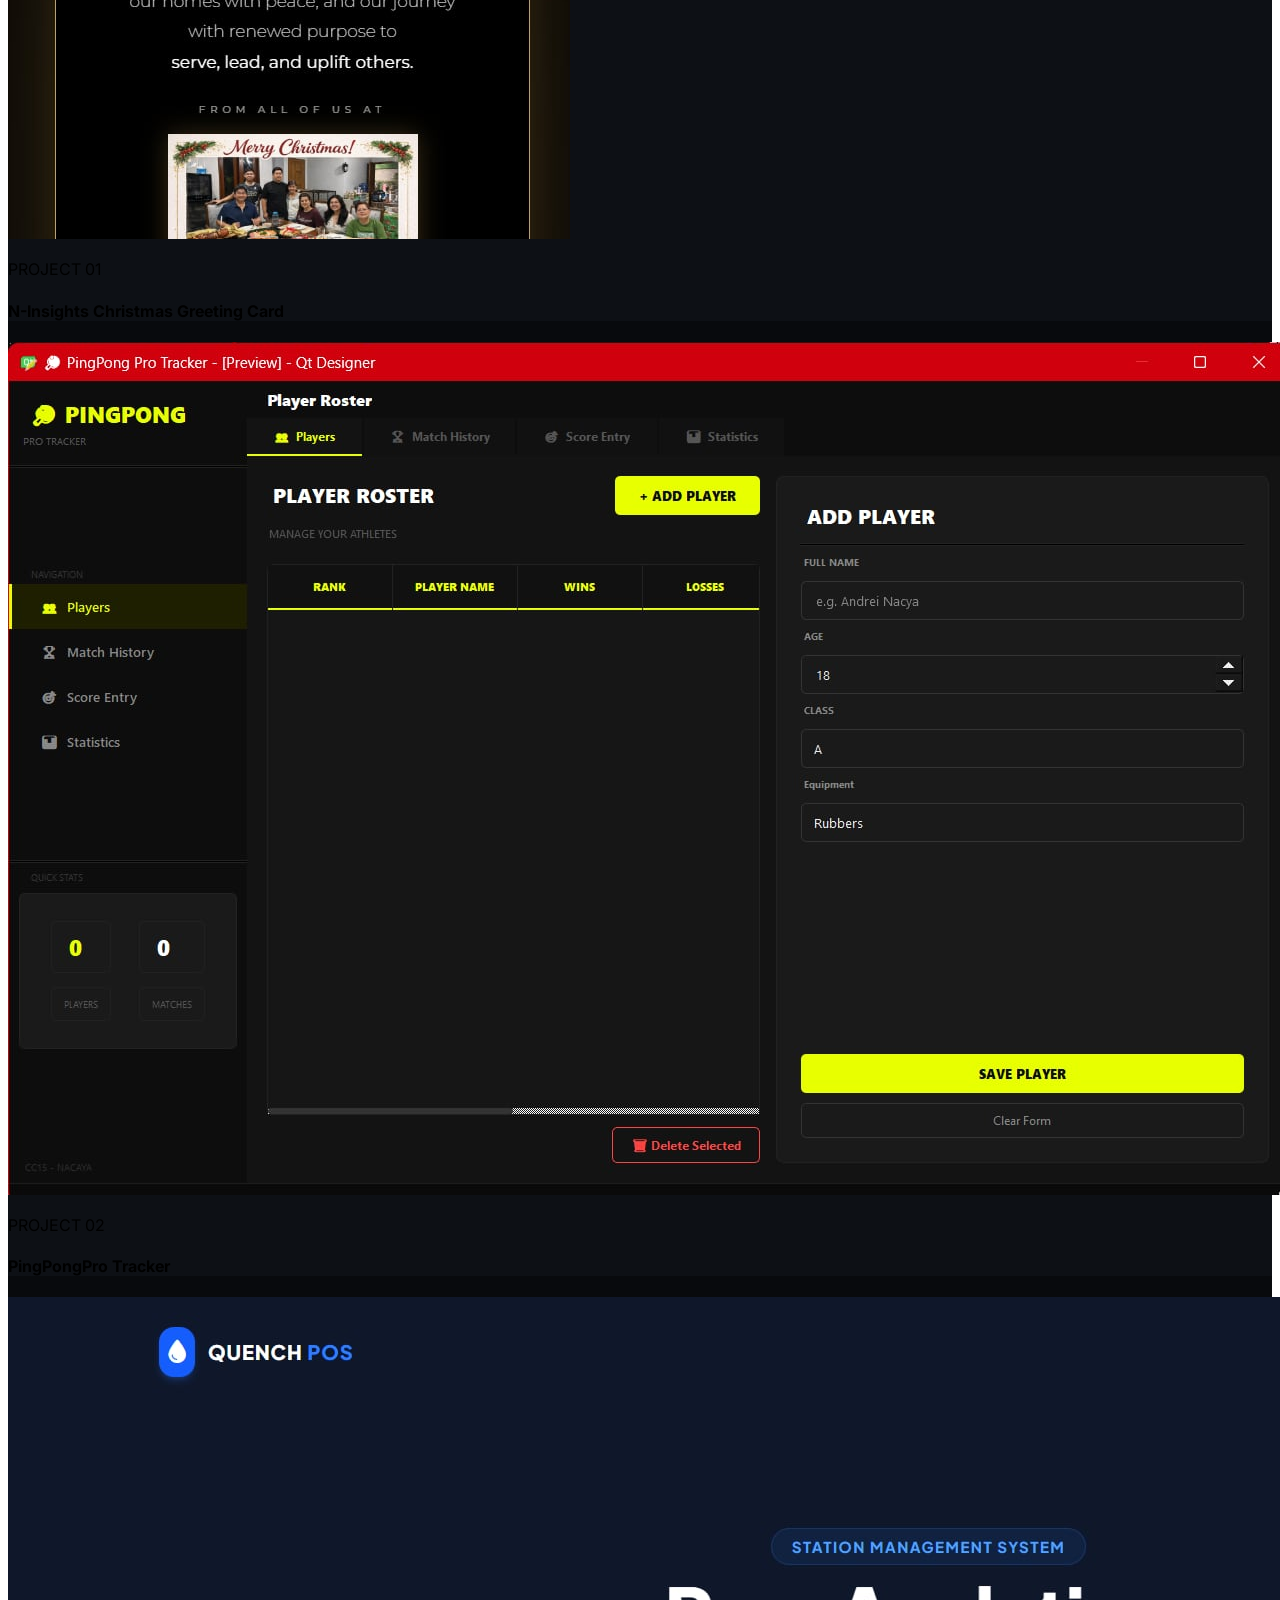
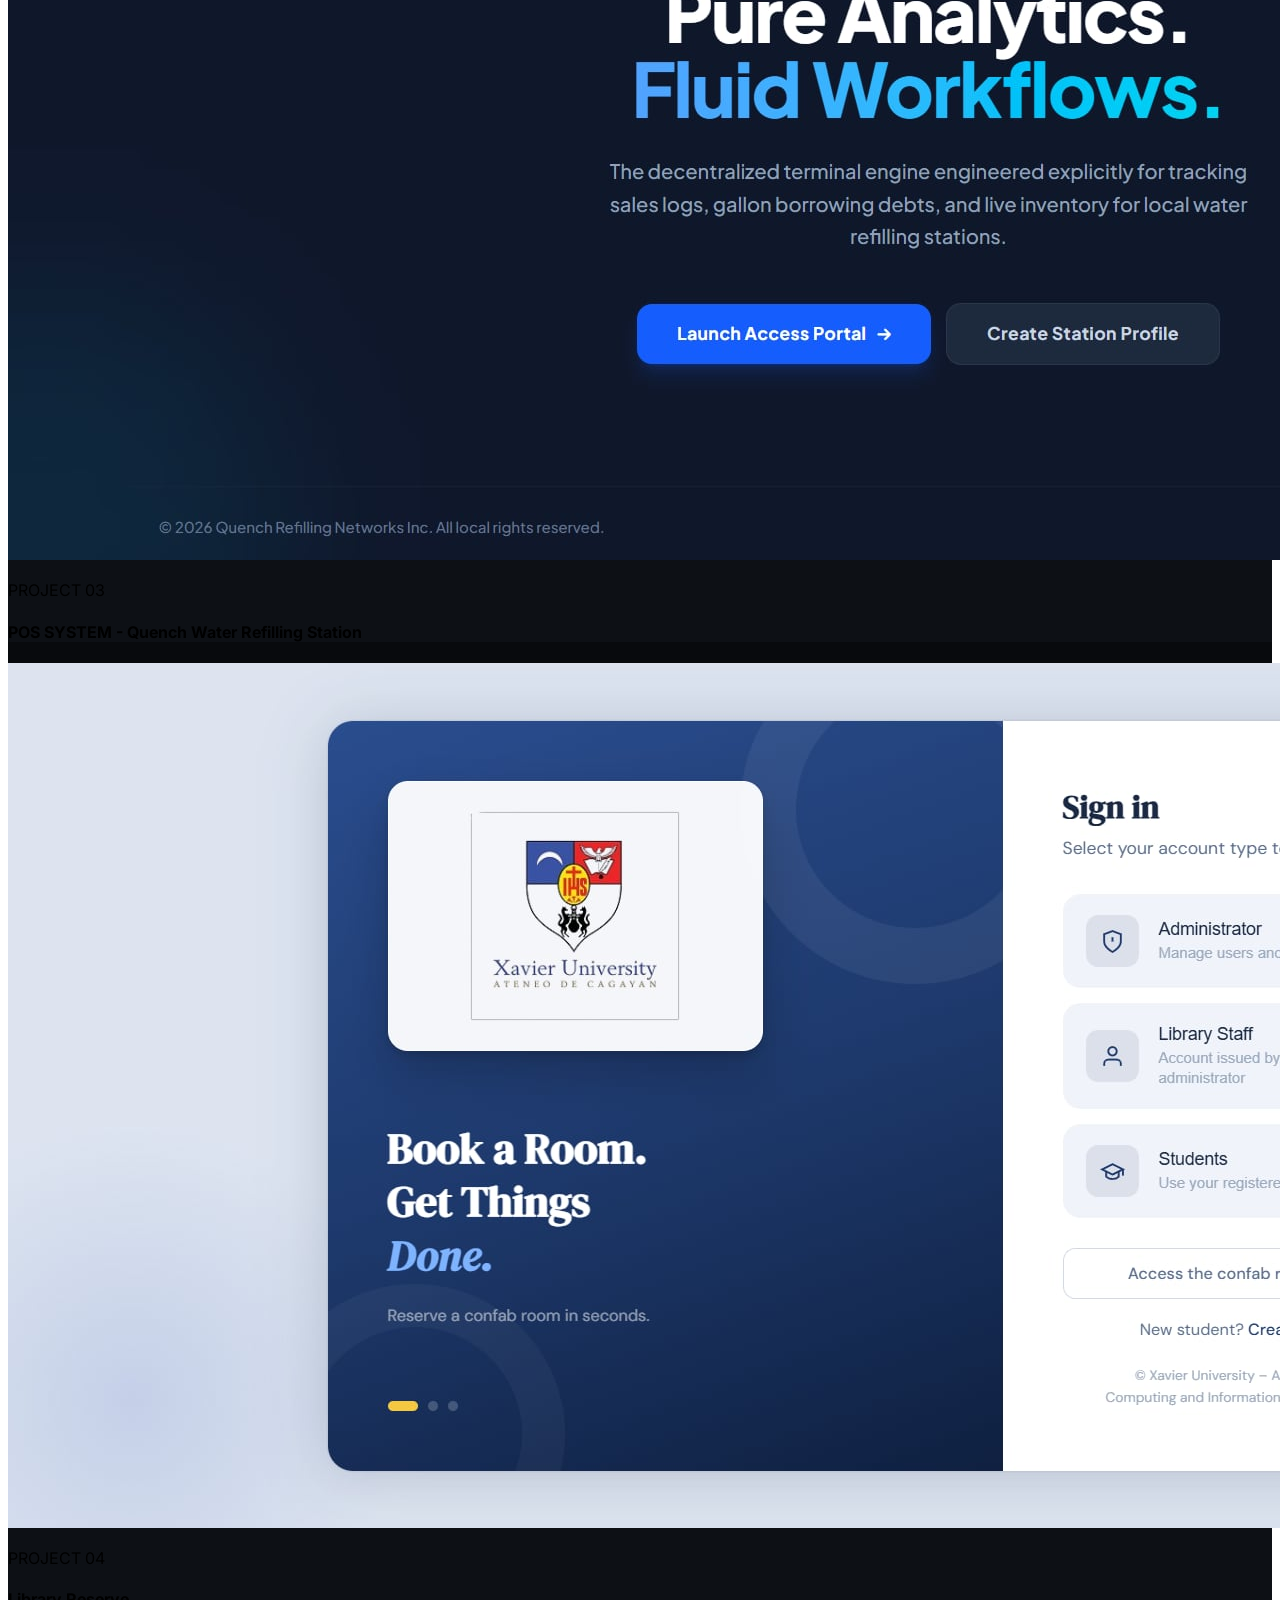
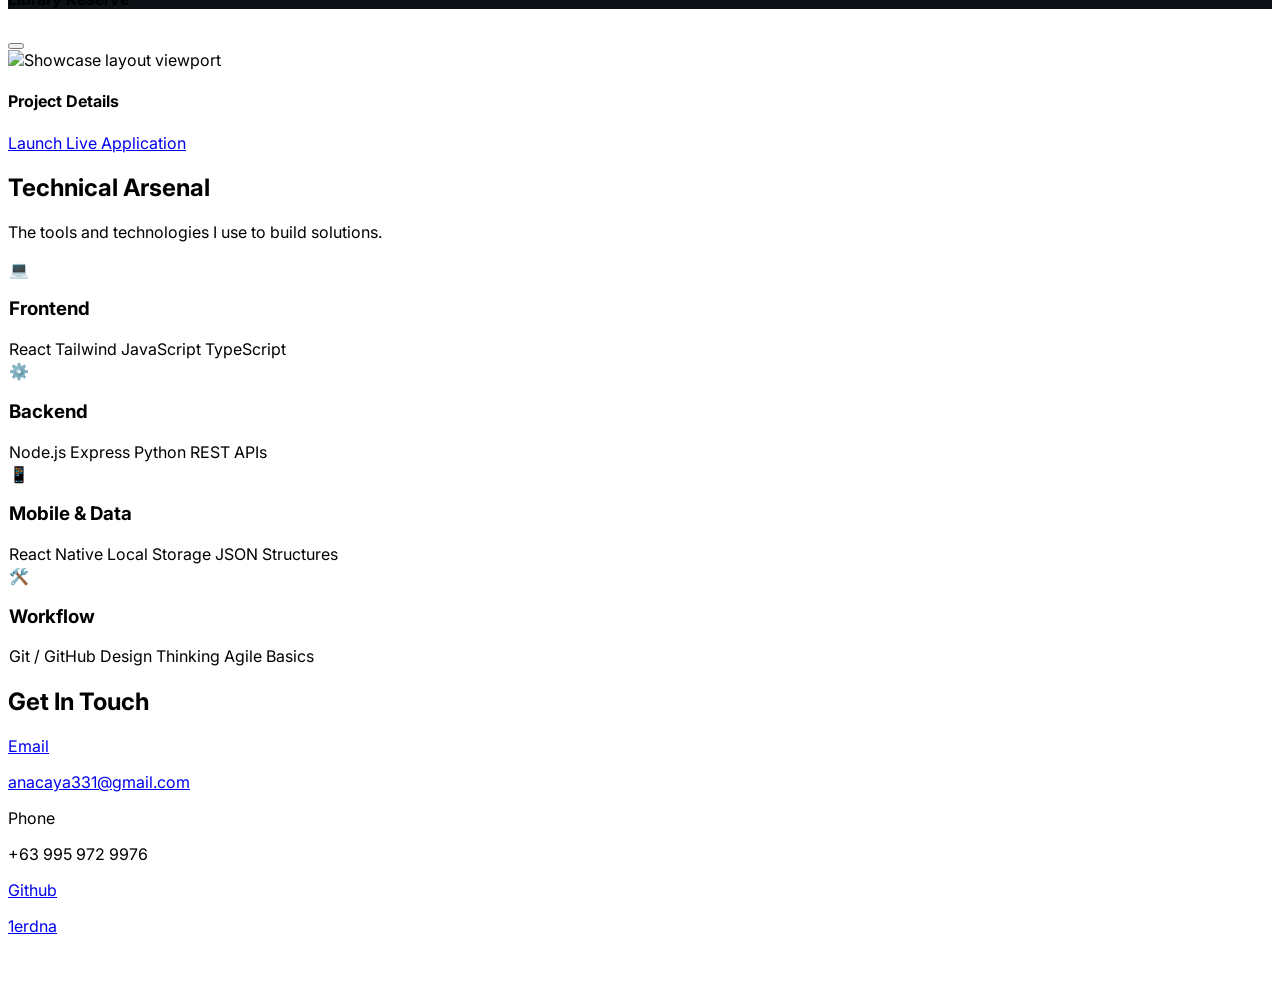
==== commit b79a9381: "Add clear View Projects link and preview-only polish stylesheet" ====
--- a/index.html
+++ b/index.html
@@ -15,7 +15,8 @@
     <script src="https://unpkg.com/lucide@latest"></script>
     <link rel="stylesheet" href="css/styles.css">
     <link rel="stylesheet" href="css/motion.css">
-    <link rel="stylesheet" href="css/intro.css">
+    <link rel="stylesheet" href="css/intro.css">
+    <link rel="stylesheet" href="css/polish-preview.css">
 </head>
 <body class="bg-[#030303] text-white selection:bg-blue-500 overflow-x-hidden">
 
@@ -53,7 +54,10 @@
             <h1 class="ref-title">PORTFOLIO</h1>
             <div class="ref-subline">
                 <p>Full-Stack Web &amp; Mobile <em>Developer</em></p>
-                <a href="#contact">Contact ↗</a>
+                <div class="ref-home-actions">
+                    <a href="#projects">View Projects <span aria-hidden="true">↗</span></a>
+                    <a href="#contact">Contact <span aria-hidden="true">↗</span></a>
+                </div>
             </div>
         </div>
     </section>
--- a/css/intro.css
+++ b/css/intro.css
@@ -27,9 +27,10 @@
     position: absolute;
     z-index: 1;
     left: 50%;
-    bottom: 9%;
+    /* Full-height figure, like the recorded reference, behind the wordmark. */
+    bottom: -5%;
     transform: translateX(-50%);
-    width: min(41vw, 560px);
+    width: min(65vw, 83svh, 860px);
     aspect-ratio: 436 / 533;
     pointer-events: none;
 }
@@ -46,15 +47,15 @@
 .ref-portrait img {
     object-fit: cover;
     object-position: center top;
-    opacity: .26;
-    filter: grayscale(1) brightness(.6) contrast(1.45);
-    -webkit-mask-image: radial-gradient(ellipse 68% 79% at 50% 49%, black 29%, transparent 96%);
-    mask-image: radial-gradient(ellipse 68% 79% at 50% 49%, black 29%, transparent 96%);
+    opacity: .37;
+    filter: grayscale(1) brightness(.78) contrast(1.36);
+    -webkit-mask-image: radial-gradient(ellipse 76% 81% at 50% 49%, black 33%, transparent 98%);
+    mask-image: radial-gradient(ellipse 76% 81% at 50% 49%, black 33%, transparent 98%);
     transition: opacity 600ms ease;
 }
 .ref-portrait canvas { opacity: 0; transition: opacity 500ms ease; }
-.ref-portrait.particles-ready canvas { opacity: .95; }
-.ref-portrait.particles-ready img { opacity: .07; }
+.ref-portrait.particles-ready canvas { opacity: 1; }
+.ref-portrait.particles-ready img { opacity: .18; }
 
 .reference-home .ref-hero-content {
     position: absolute;
@@ -174,8 +175,12 @@
 html.intro-enabled .reference-home .ref-subline {
     animation: ref-fade-in 650ms ease 4900ms both;
 }
+@keyframes ref-photo-reveal {
+    from { opacity: 0; }
+    to { opacity: .37; }
+}
 html.intro-enabled .reference-home .ref-portrait img {
-    animation: ref-fade-in 1400ms ease 4650ms both;
+    animation: ref-photo-reveal 1400ms ease 4650ms both;
 }
 
 nav.ref-nav {
@@ -244,7 +249,7 @@
     .ref-nav-brand { font-size: .71rem; }
     .ref-nav-links { gap: 9px; justify-content: flex-end; }
     nav.ref-nav .ref-nav-links a { font-size: .61rem; padding: 5px 0; }
-    .reference-home .ref-portrait { width: min(70vw, 420px); bottom: 17%; }
+    .reference-home .ref-portrait { width: min(88vw, 78svh, 650px); bottom: 0; }
     .reference-home .ref-hero-content { left: 4%; right: 4%; bottom: 13%; }
     .reference-home .ref-title { font-size: clamp(3.25rem, 13.4vw, 8.5rem); }
 }
@@ -253,7 +258,7 @@
     .ref-nav-brand { max-width: 100px; white-space: normal; line-height: 1.3; }
     .ref-nav-links { gap: 7px 12px; }
     nav.ref-nav .ref-nav-links a { font-size: .58rem; }
-    .reference-home .ref-portrait { width: min(89vw, 420px); bottom: 26%; }
+    .reference-home .ref-portrait { width: min(116vw, 78svh, 560px); bottom: 14%; }
     .reference-home .ref-hero-content { left: 3%; right: 3%; bottom: 16%; }
     .reference-home .ref-title { font-size: clamp(2.8rem, 13.1vw, 5.7rem); }
     .ref-subline { padding: 12px 3px 0; }
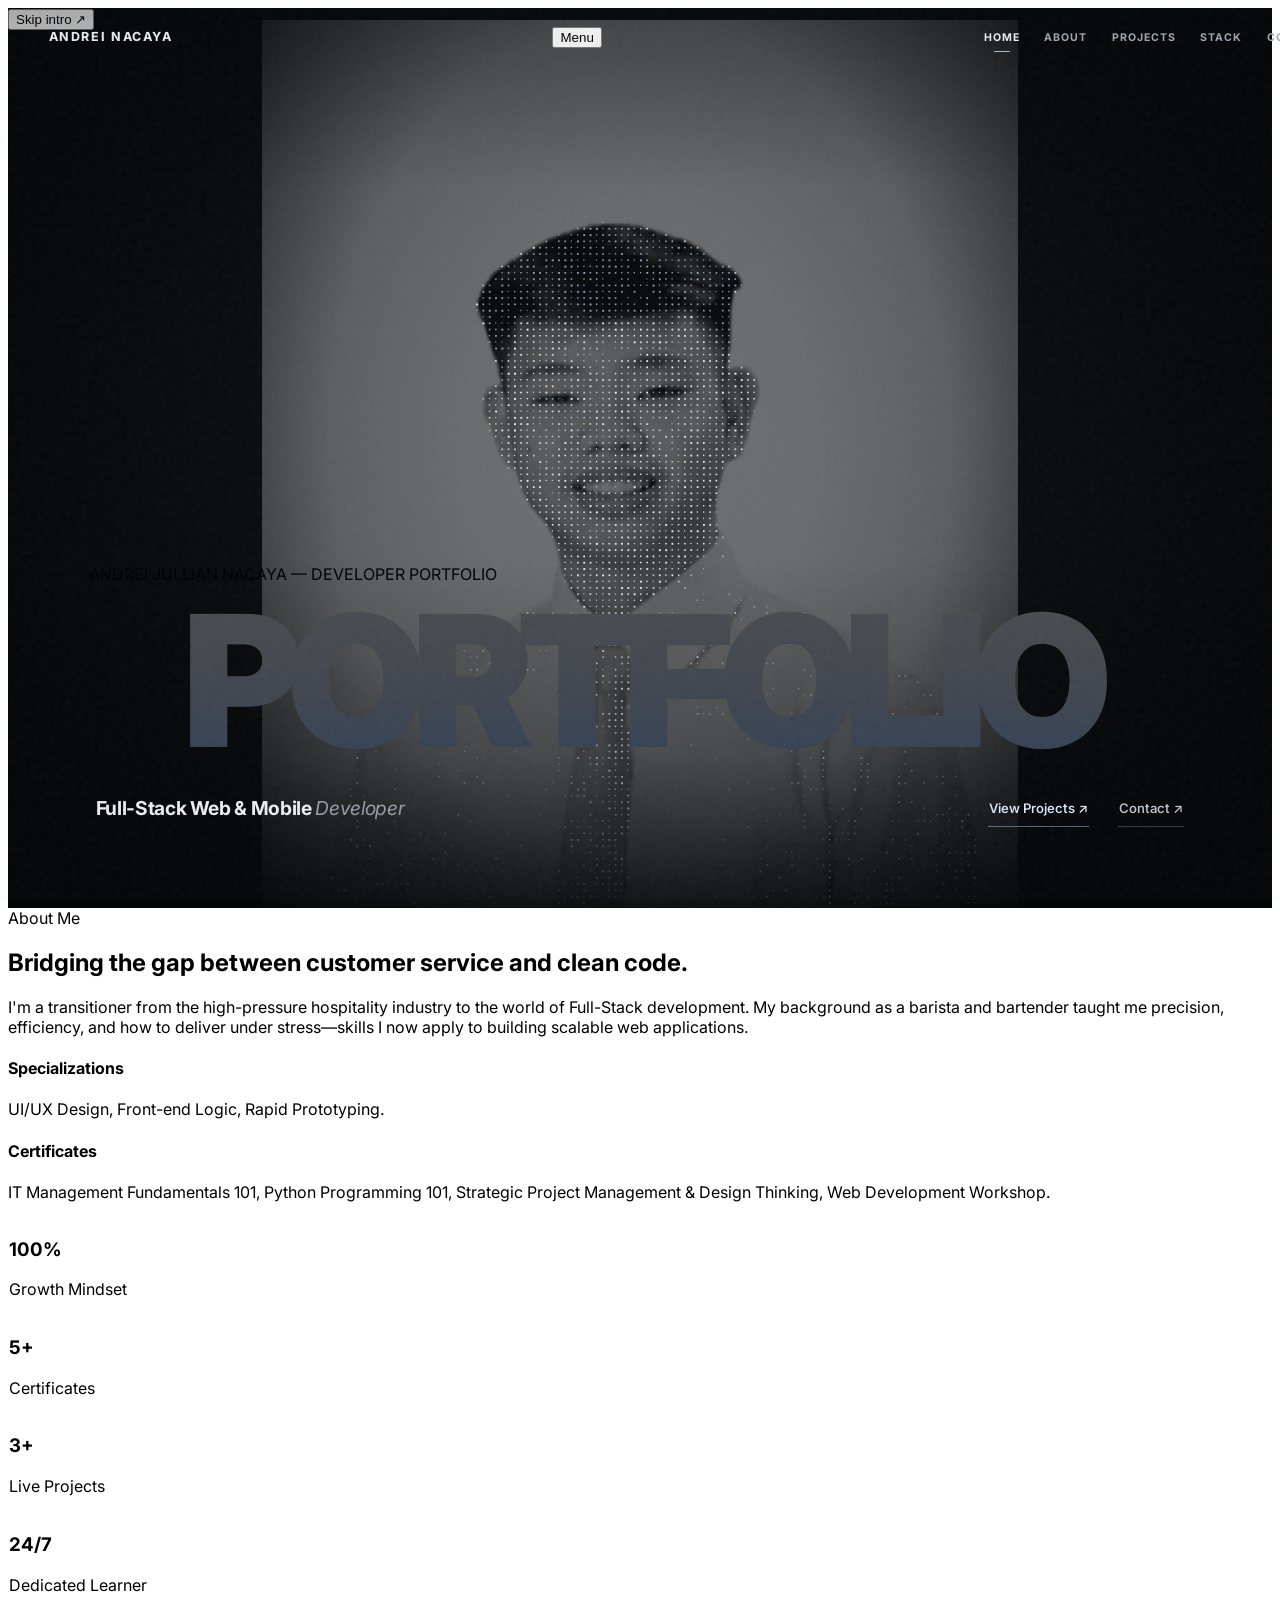
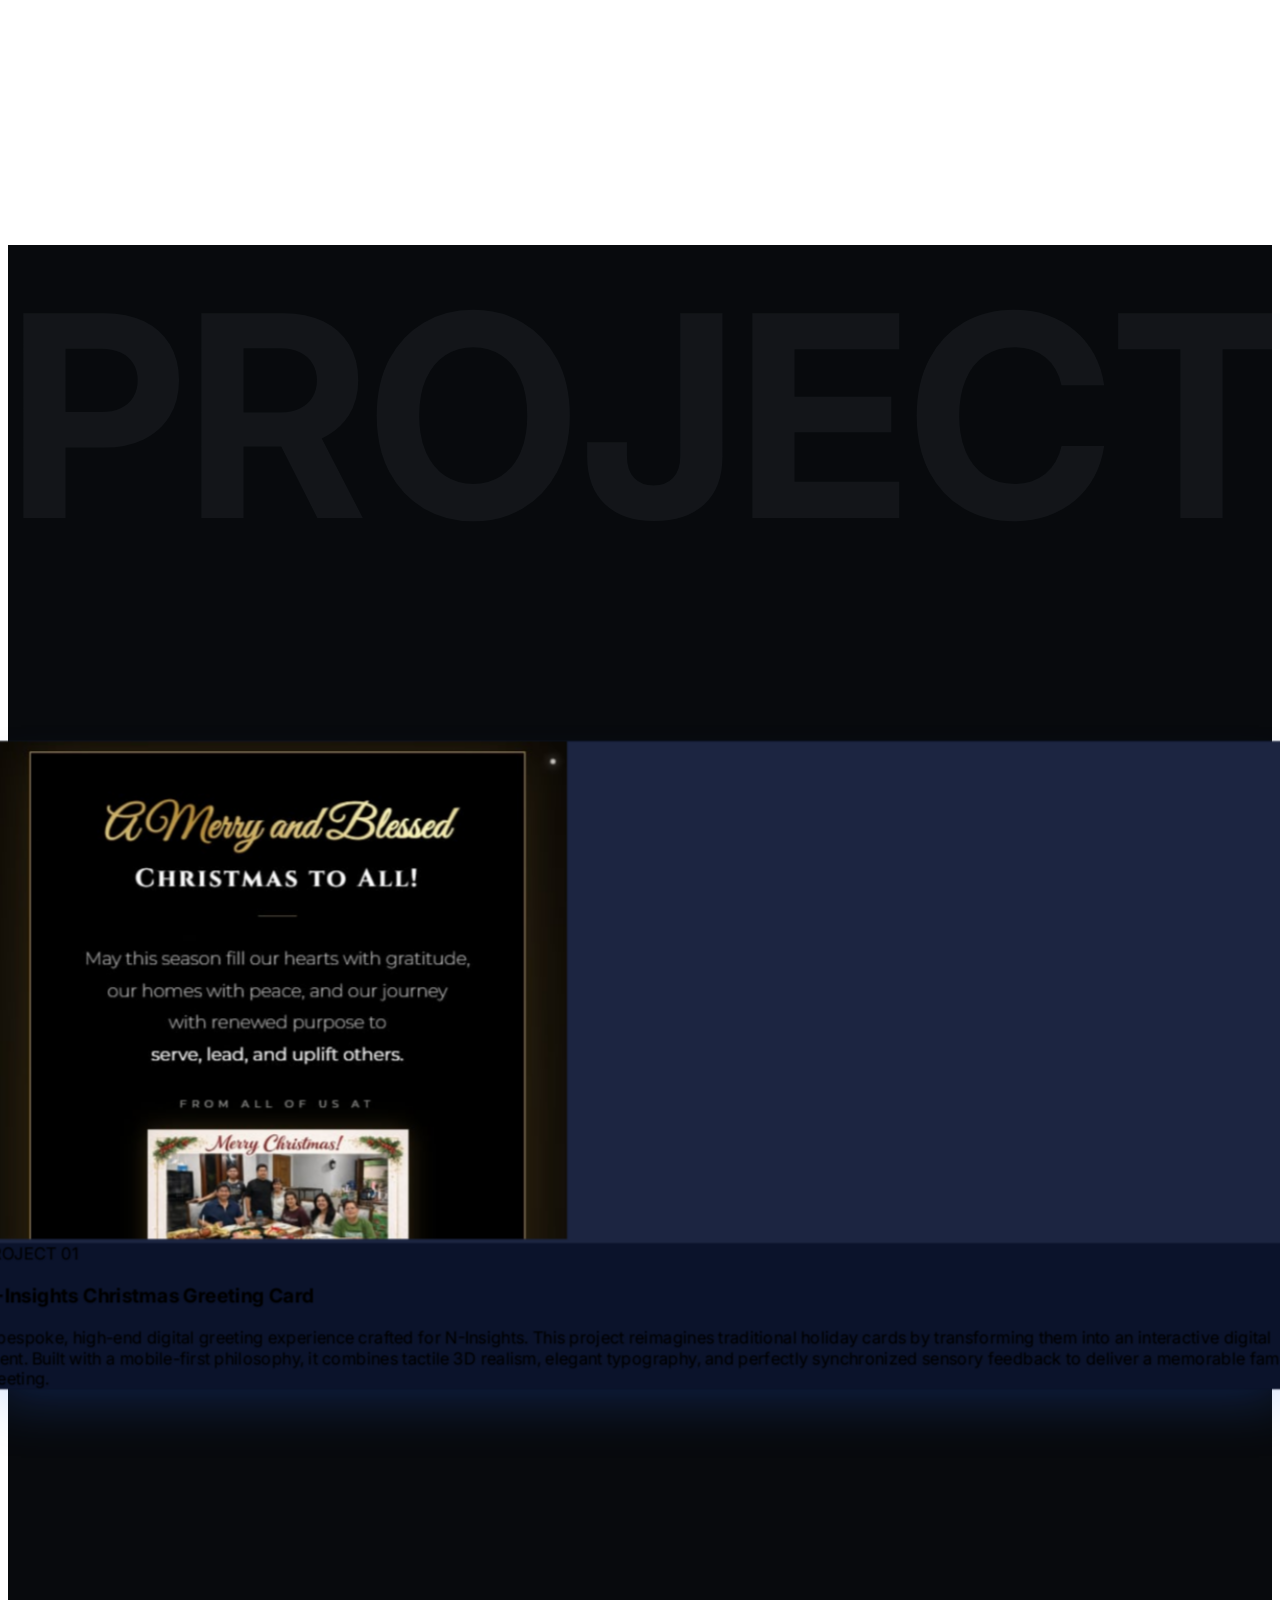
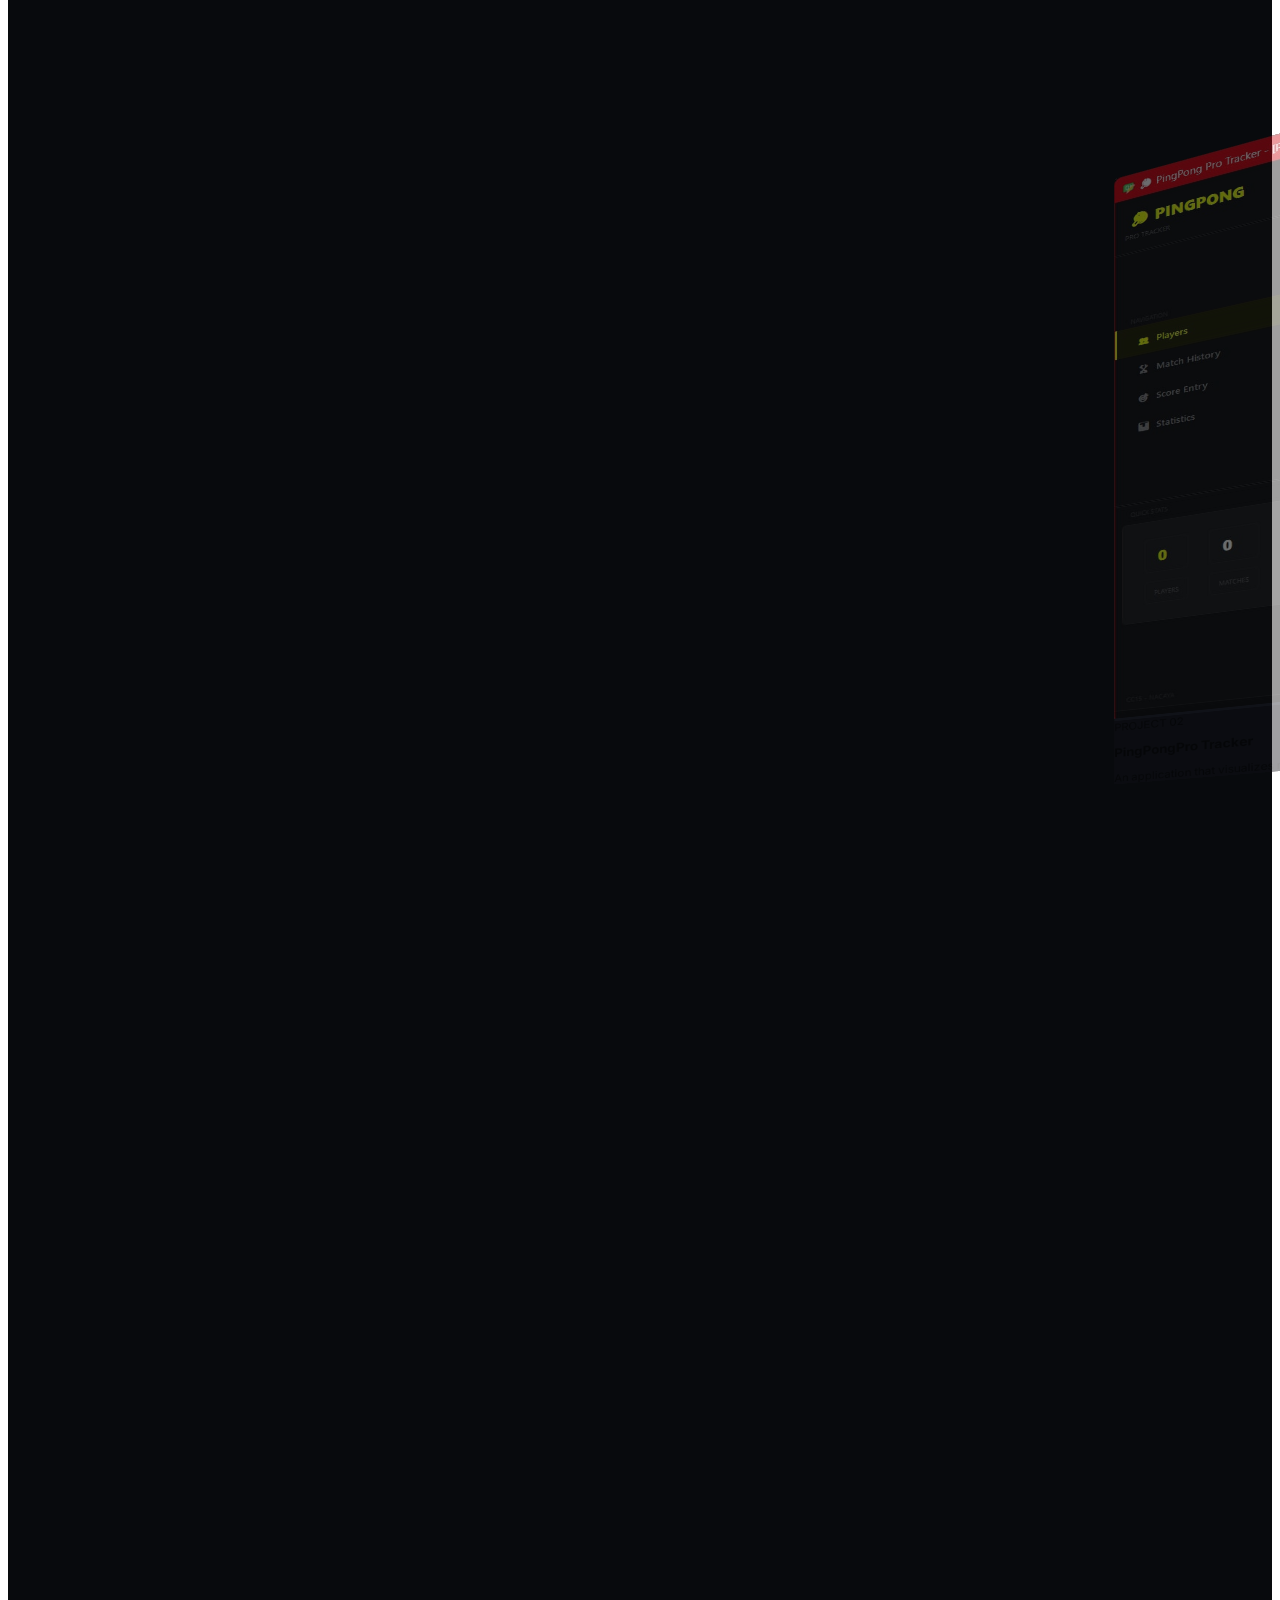
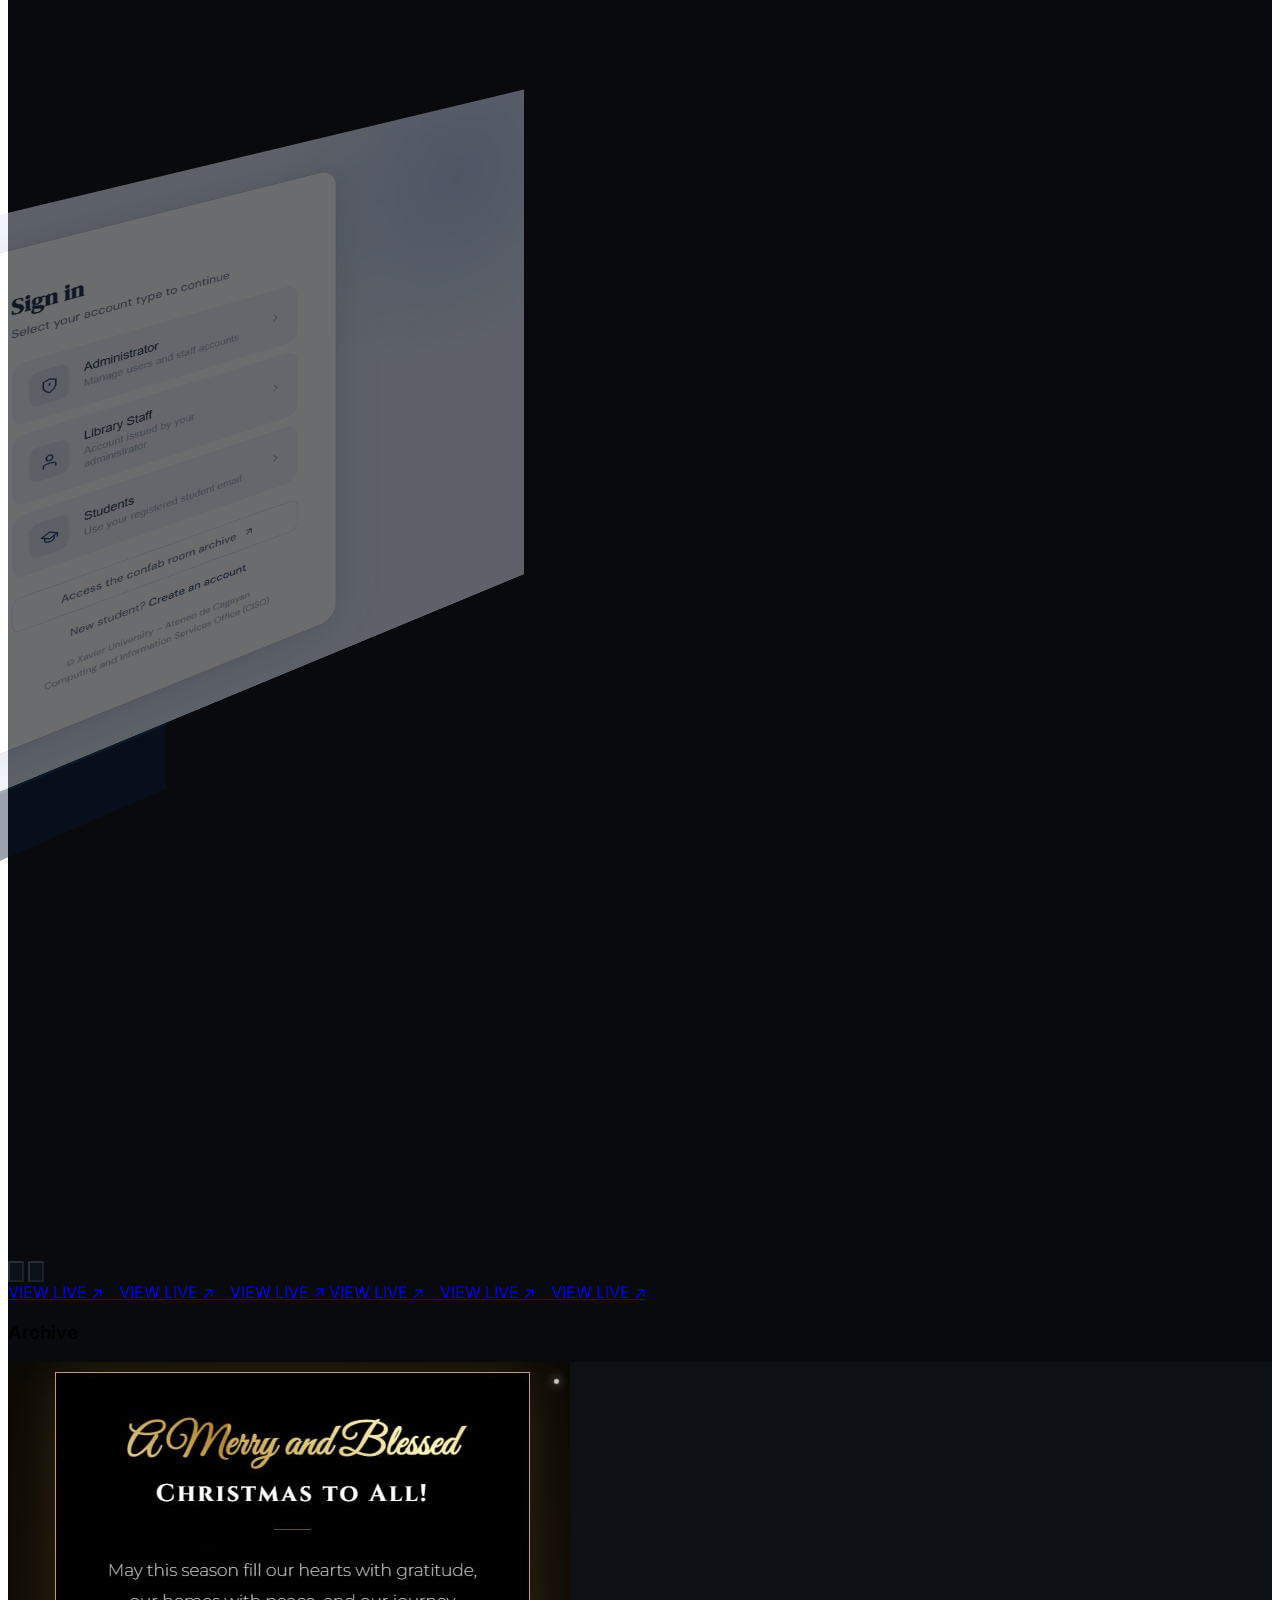
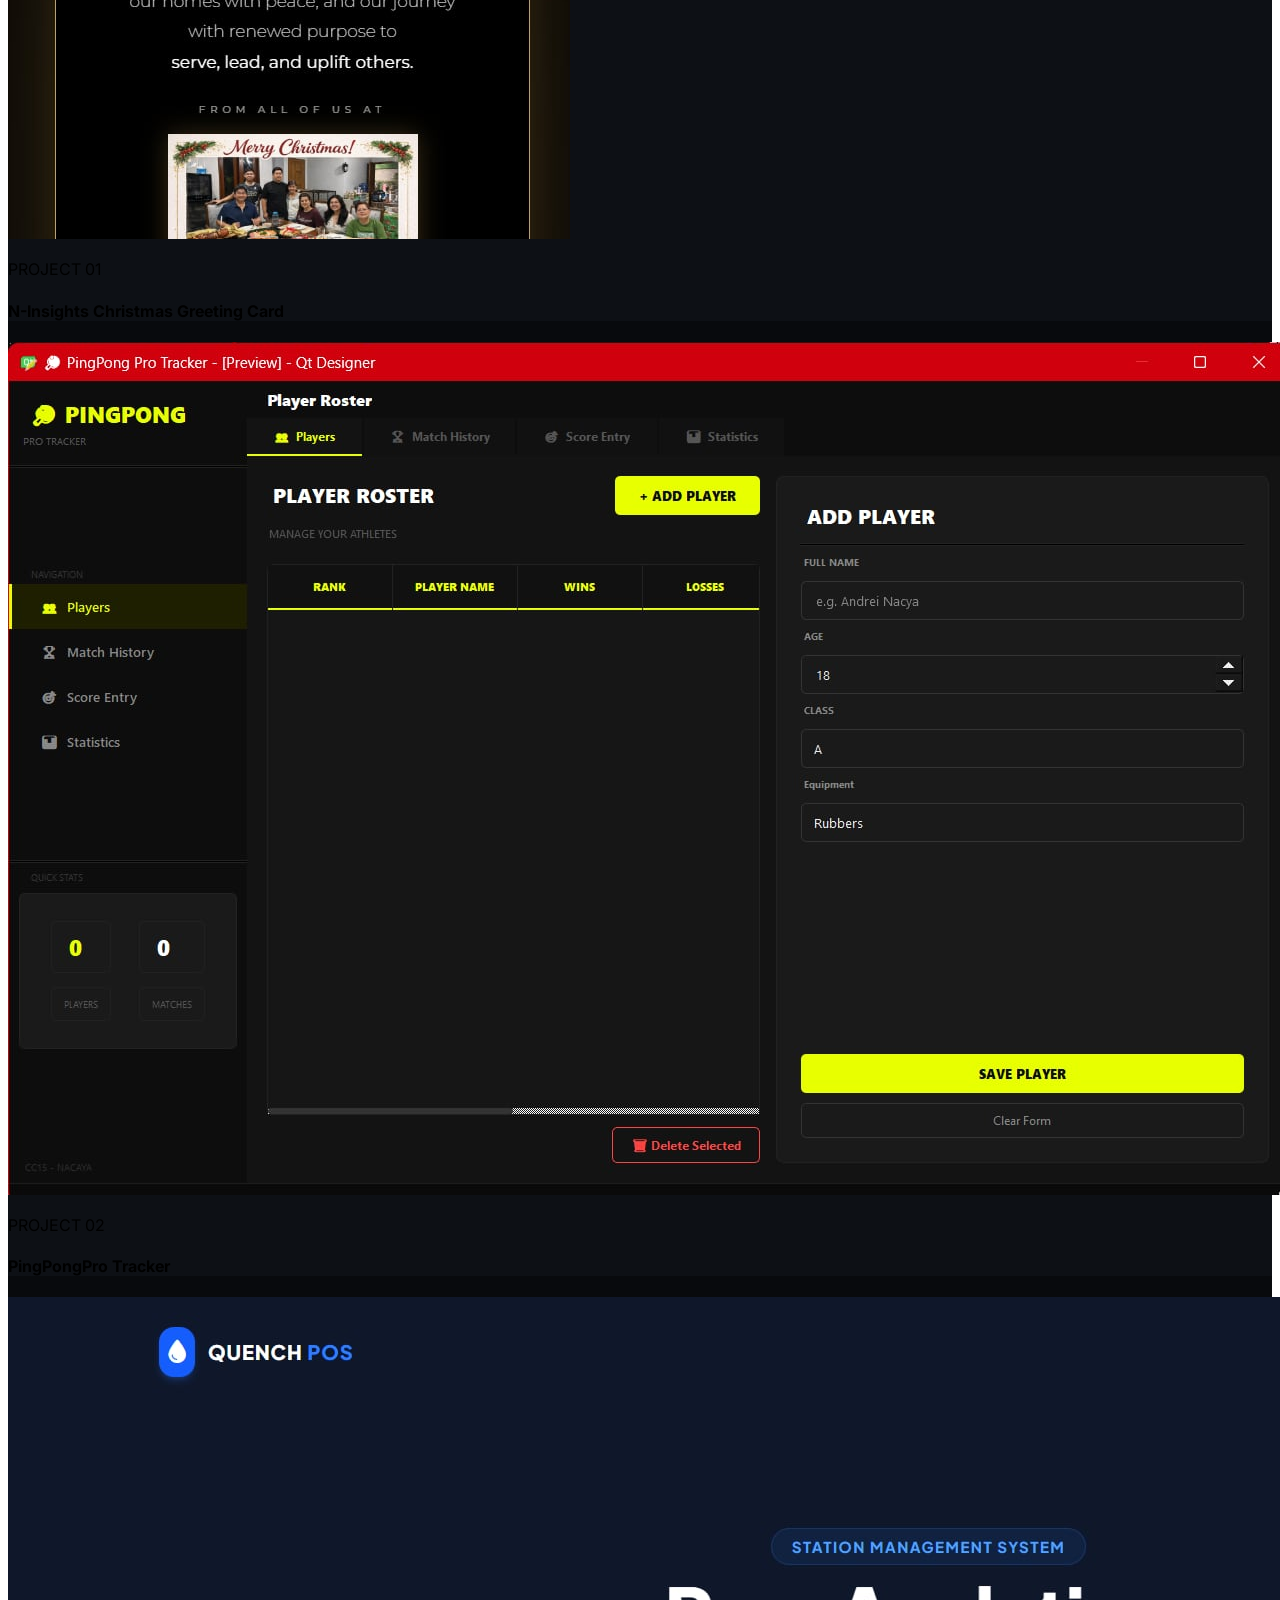
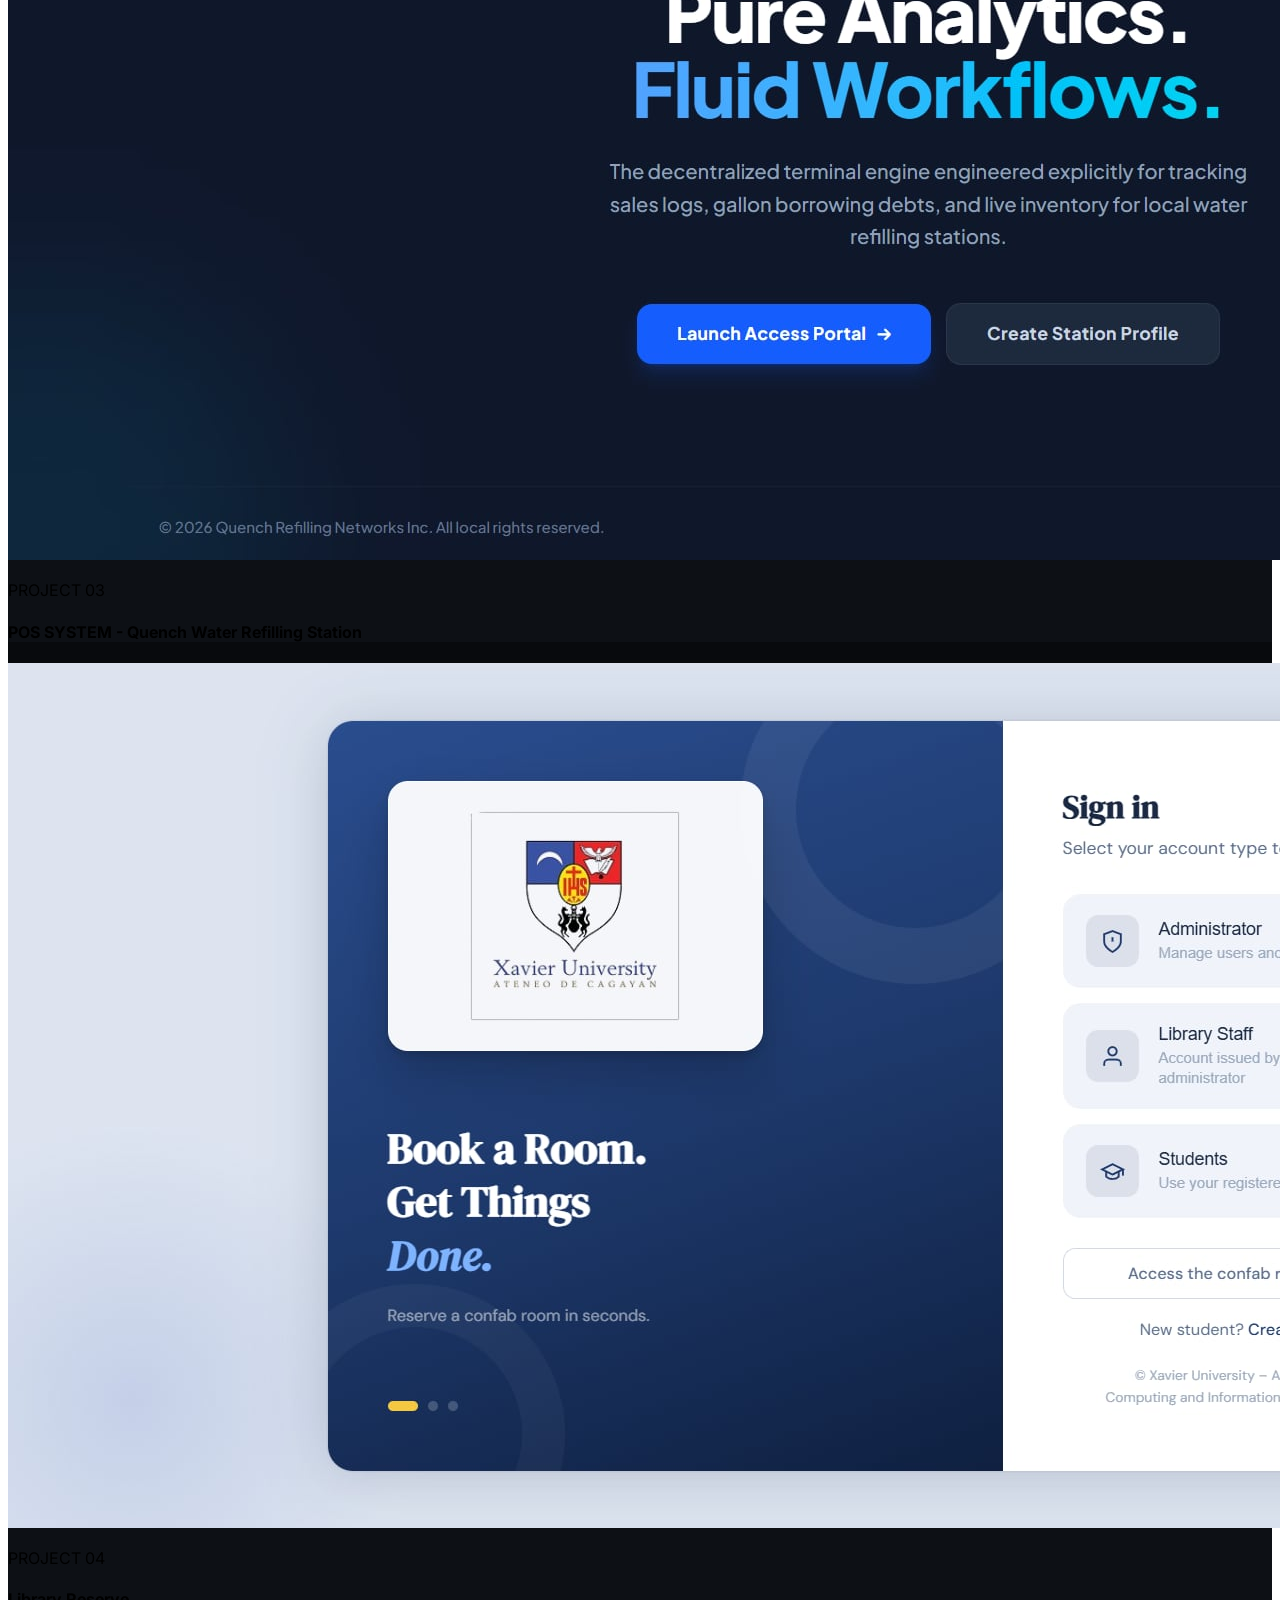
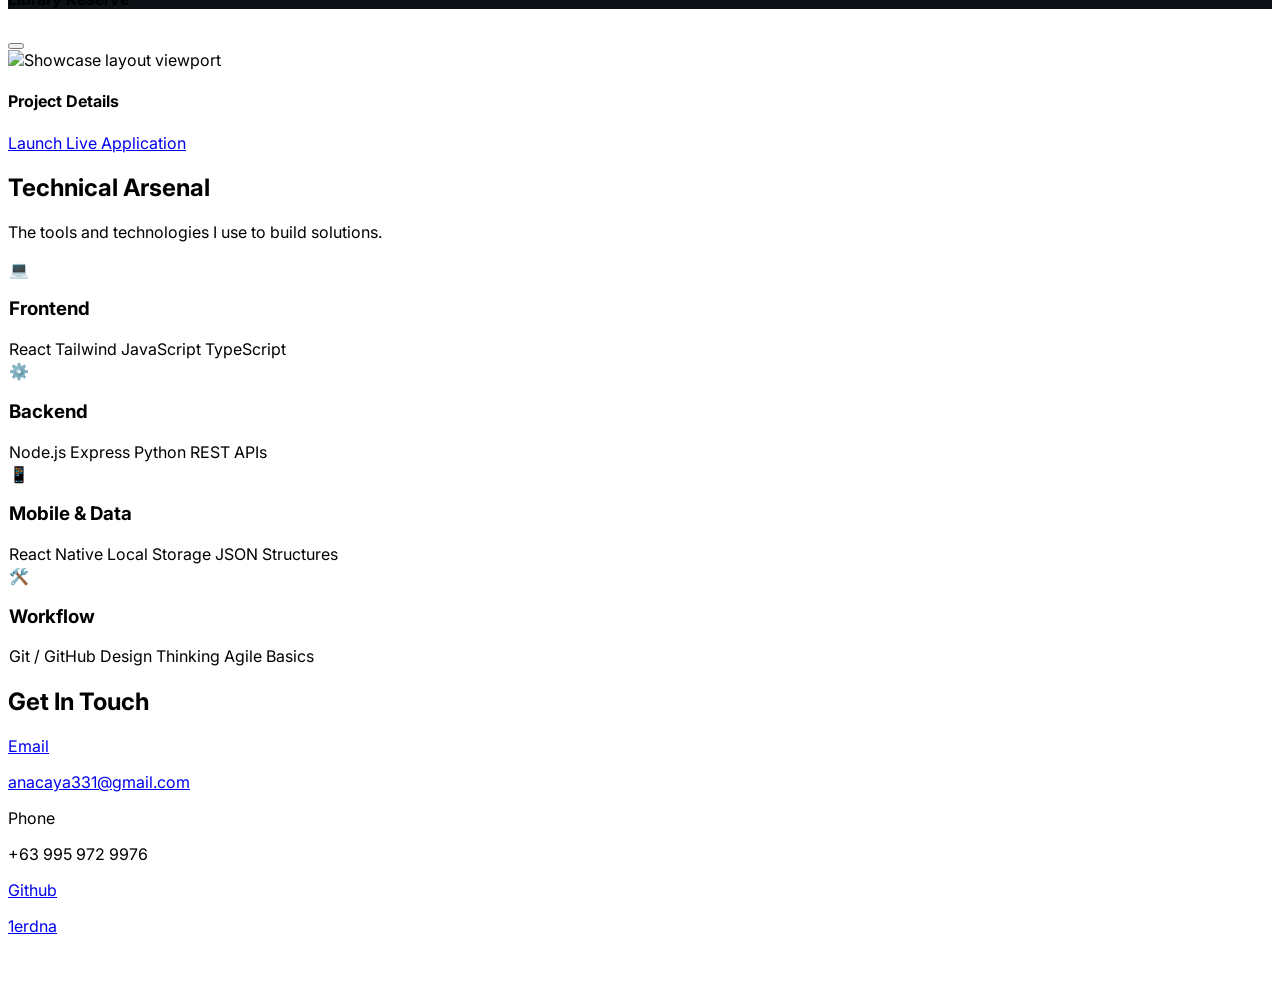
==== commit 93d1ac81: "Add refined name label, skip-intro control, and responsive navigation menu" ====
--- a/index.html
+++ b/index.html
@@ -16,7 +16,8 @@
     <link rel="stylesheet" href="css/styles.css">
     <link rel="stylesheet" href="css/motion.css">
     <link rel="stylesheet" href="css/intro.css">
-    <link rel="stylesheet" href="css/polish-preview.css">
+    <link rel="stylesheet" href="css/polish-preview.css">
+    <link rel="stylesheet" href="css/home-refinement.css">
 </head>
 <body class="bg-[#030303] text-white selection:bg-blue-500 overflow-x-hidden">
 
@@ -24,7 +25,12 @@
 
     <nav class="ref-nav" aria-label="Primary navigation">
         <a class="ref-nav-brand" href="#home">ANDREI NACAYA</a>
-        <div class="ref-nav-links">
+        <button class="ref-menu-toggle" type="button" aria-expanded="false"
+                aria-controls="ref-nav-links" aria-label="Open navigation menu">
+            <span class="ref-menu-label">Menu</span>
+            <span class="ref-menu-bars" aria-hidden="true"><span></span><span></span></span>
+        </button>
+        <div class="ref-nav-links" id="ref-nav-links">
             <a href="#home">Home</a>
             <a href="#about">About</a>
             <a href="#projects">Projects</a>
@@ -50,7 +56,10 @@
             <canvas id="ref-particles"></canvas>
         </div>
 
+        <button class="ref-skip-intro" type="button" aria-label="Skip the introduction animation">Skip intro <span aria-hidden="true">↗</span></button>
+
         <div class="ref-hero-content">
+            <p class="ref-identity">ANDREI JULLIAN NACAYA <span>— DEVELOPER PORTFOLIO</span></p>
             <h1 class="ref-title">PORTFOLIO</h1>
             <div class="ref-subline">
                 <p>Full-Stack Web &amp; Mobile <em>Developer</em></p>
--- a/css/polish-preview.css
+++ b/css/polish-preview.css
@@ -0,0 +1,166 @@
+/* PREVIEW BRANCH ONLY — targeted visual refinements, no global redesign.
+   Layered after intro.css so every change can be discarded without touching main. */
+
+:root { --polish-blue: #94b8e7; }
+
+/* 1. Portrait: preserve the pixel assembly, but let the face remain recognizable.
+   The static image supports the details the tiny canvas particles can't express. */
+.reference-home .ref-portrait {
+    width: min(67vw, 84svh, 880px);
+    bottom: -4%;
+}
+
+.reference-home .ref-portrait img {
+    opacity: .55;
+    filter: grayscale(1) brightness(.98) contrast(1.2);
+    -webkit-mask-image: radial-gradient(ellipse 76% 84% at 50% 45%,
+        #000 30%, rgba(0, 0, 0, .88) 54%, transparent 96%);
+    mask-image: radial-gradient(ellipse 76% 84% at 50% 45%,
+        #000 30%, rgba(0, 0, 0, .88) 54%, transparent 96%);
+}
+
+.reference-home .ref-portrait.particles-ready img { opacity: .38; }
+.reference-home .ref-portrait.particles-ready canvas { opacity: .96; }
+
+/* A subtle bottom fade, leaving the portrait visible and the subtitle legible. */
+.reference-home::after {
+    background:
+        linear-gradient(0deg, rgba(5, 6, 8, .82) 0%, rgba(5,6,8,.24) 17%, transparent 39%),
+        linear-gradient(180deg, rgba(5,6,8,.3), transparent 20%);
+}
+
+/* 2. Typography: less crushed tracking and a restrained steel-gray contrast. */
+.reference-home .ref-title {
+    letter-spacing: -.073em;
+    background: linear-gradient(180deg, #494b50 7%, #41464f 58%, #344358 100%);
+    -webkit-background-clip: text;
+    background-clip: text;
+    -webkit-text-fill-color: transparent;
+}
+
+.reference-home .ref-hero-content {
+    bottom: clamp(58px, 9vh, 100px);
+}
+
+.reference-home .ref-subline {
+    padding-top: clamp(18px, 2.4vw, 29px);
+    gap: 18px 26px;
+    position: relative;
+    z-index: 6;
+}
+
+.reference-home .ref-subline p {
+    letter-spacing: -.018em;
+    font-size: clamp(1rem, 1.5vw, 1.3rem);
+    line-height: 1.5;
+}
+
+/* 3. Header: the brand is a plain wordmark, not a selected navigation tab. */
+nav.ref-nav {
+    padding-top: 23px;
+    padding-bottom: 23px;
+    gap: 24px;
+}
+nav.ref-nav .ref-nav-brand {
+    color: #e6eaf0 !important;
+    text-decoration: none !important;
+    font-size: .78rem;
+    line-height: 1.3;
+    letter-spacing: .13em;
+    font-weight: 750;
+}
+nav.ref-nav .ref-nav-brand::after {
+    content: none !important;
+    display: none !important;
+}
+nav.ref-nav .ref-nav-links { align-items: center; }
+nav.ref-nav .ref-nav-links a {
+    color: #9fa6b0;
+    letter-spacing: .095em;
+    transition: color 180ms ease;
+}
+nav.ref-nav .ref-nav-links a:hover,
+nav.ref-nav .ref-nav-links a:focus-visible,
+nav.ref-nav .ref-nav-links a[aria-current="location"] { color: #e9edf4; }
+
+nav.ref-nav .ref-nav-links a::after {
+    height: 1px;
+    background: #a9b6c8;
+    bottom: 0;
+}
+
+/* 4. Two understated links instead of adding big pill buttons. */
+.reference-home .ref-home-actions {
+    display: inline-flex;
+    align-items: center;
+    justify-content: flex-end;
+    gap: clamp(17px, 2.3vw, 34px);
+    flex-wrap: wrap;
+}
+.reference-home .ref-home-actions a {
+    color: #bdc5d0;
+    text-decoration: none;
+    border-bottom: 1px solid rgba(197,210,230,.27);
+    padding: 9px 1px;
+    font-size: .82rem;
+    font-weight: 550;
+    line-height: 1.4;
+    white-space: nowrap;
+    transition: color 180ms ease, border-color 180ms ease;
+}
+.reference-home .ref-home-actions a:first-child {
+    color: #dce9fc;
+    border-color: rgba(147,181,228,.54);
+}
+.reference-home .ref-home-actions a:hover,
+.reference-home .ref-home-actions a:focus-visible {
+    color: #fff;
+    border-color: #fff;
+}
+.reference-home .ref-home-actions a:focus-visible,
+nav.ref-nav a:focus-visible {
+    outline: 2px solid var(--polish-blue);
+    outline-offset: 4px;
+}
+
+/* 5. The intro scripts settle into a static final composition.
+   Respect small devices and OS accessibility preferences. */
+@media (max-width: 800px) {
+    .reference-home .ref-portrait {
+        width: min(92vw, 80svh, 680px);
+        bottom: 0;
+    }
+    .reference-home .ref-hero-content { bottom: 12%; }
+    nav.ref-nav { padding-top: 18px; padding-bottom: 18px; }
+}
+
+@media (max-width: 520px) {
+    nav.ref-nav { align-items: flex-start; padding: 18px 15px; gap: 12px; }
+    nav.ref-nav .ref-nav-brand { font-size: .7rem; letter-spacing: .07em; }
+    nav.ref-nav .ref-nav-links { gap: 7px 11px; justify-content: flex-end; }
+    nav.ref-nav .ref-nav-links a { font-size: .58rem; }
+    .reference-home .ref-portrait {
+        width: min(120vw, 76svh, 575px);
+        bottom: 13%;
+    }
+    .reference-home .ref-portrait img {
+        filter: grayscale(1) brightness(.87) contrast(1.18);
+    }
+    .reference-home .ref-portrait.particles-ready img { opacity: .31; }
+    .reference-home .ref-title {
+        letter-spacing: -.076em;
+        font-size: clamp(2.8rem, 13vw, 5.7rem);
+    }
+    .reference-home .ref-hero-content { bottom: 12%; }
+    .reference-home .ref-subline { align-items: flex-start; padding-top: 18px; gap: 14px; }
+    .reference-home .ref-subline p { font-size: .87rem; }
+    .reference-home .ref-home-actions { justify-content: flex-start; gap: 22px; }
+    .reference-home .ref-home-actions a { font-size: .78rem; padding: 6px 0; }
+}
+
+@media (prefers-reduced-motion: reduce) {
+    .reference-home .ref-portrait img,
+    .reference-home .ref-portrait canvas,
+    .reference-home .ref-home-actions a,
+    nav.ref-nav .ref-nav-links a { transition: none !important; }
+}
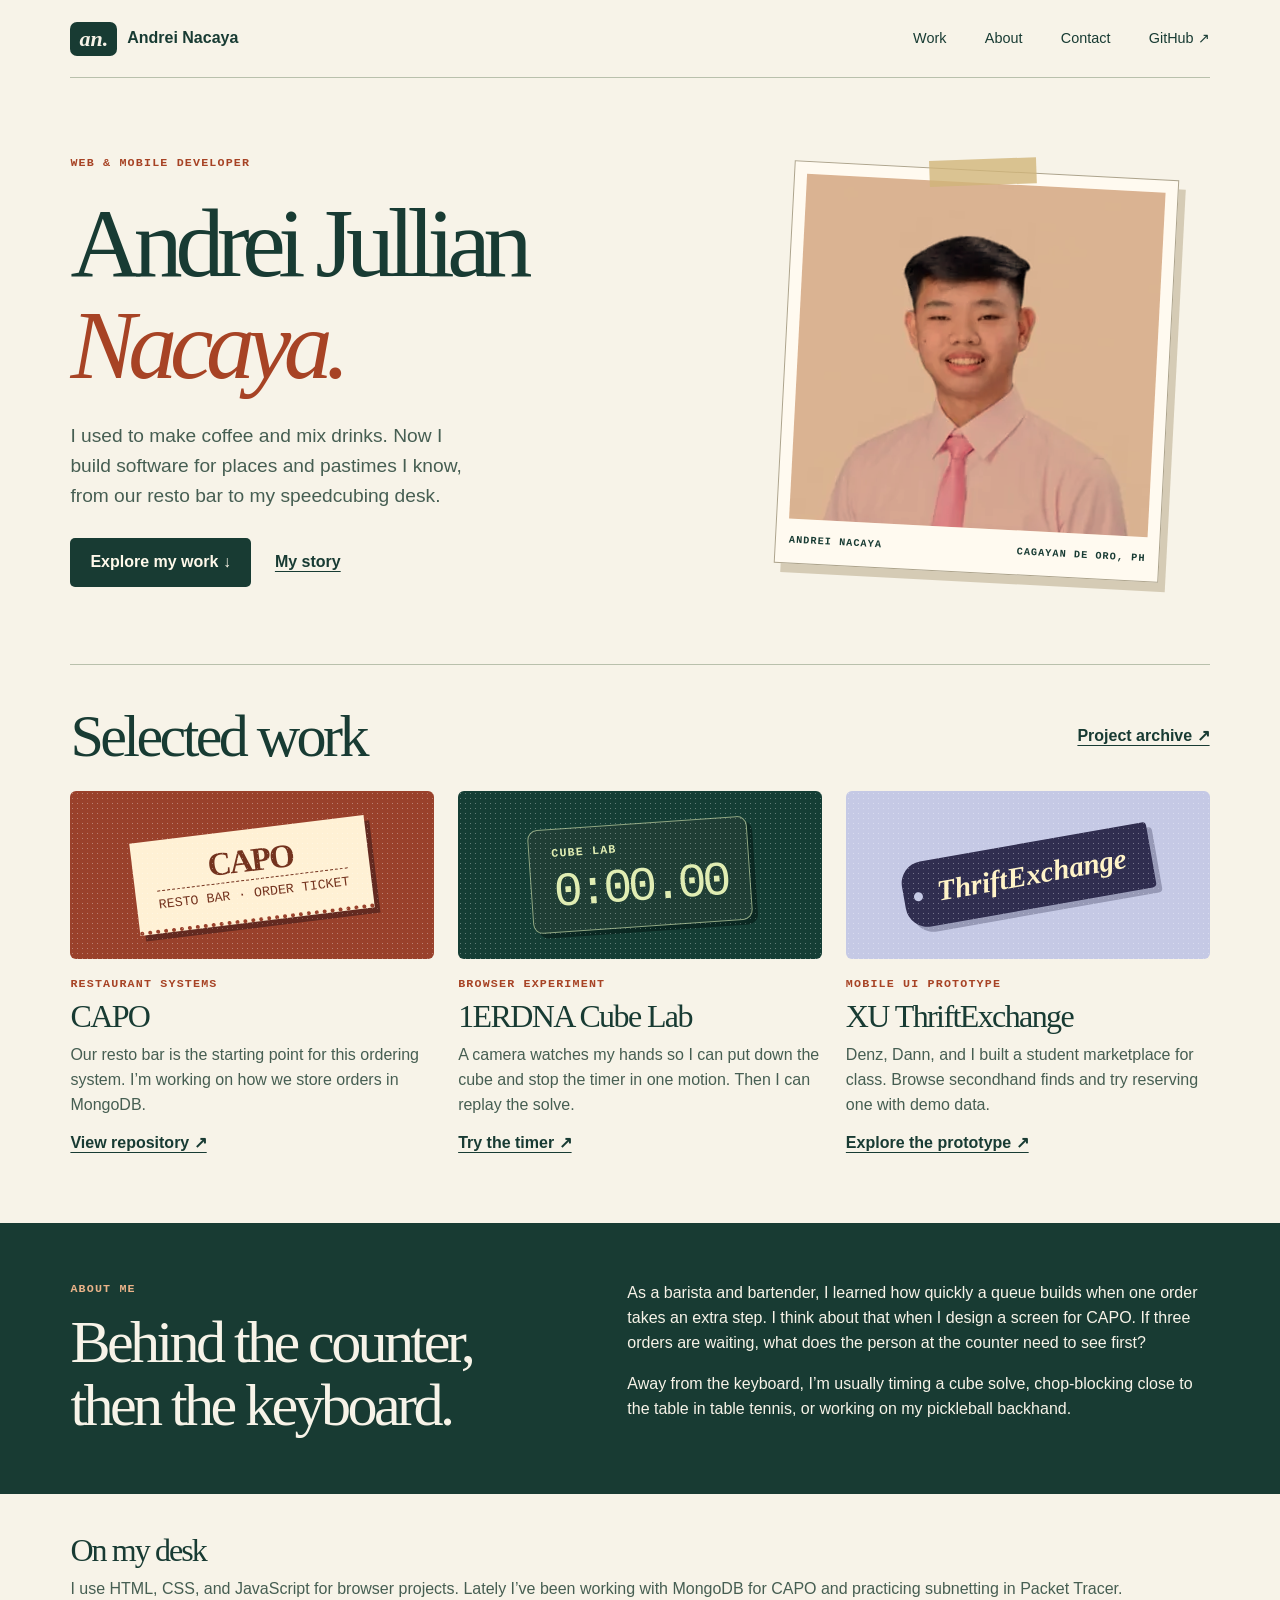
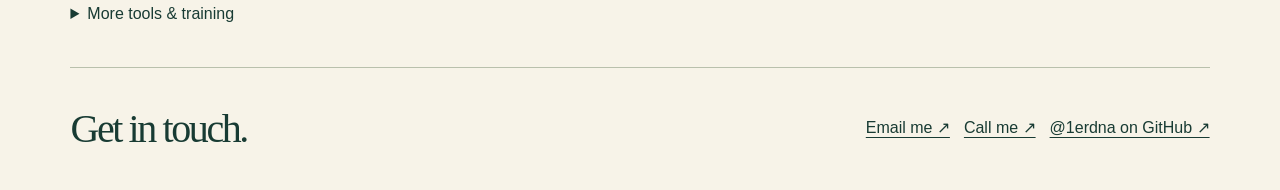
==== commit 730a8fc4: "Redesign portfolio around Andrei’s hospitality background and selected work" ====
--- a/index.html
+++ b/index.html
@@ -1,273 +1,21 @@
-<!DOCTYPE html>
-<html lang="en">
-<head>
-    <meta charset="UTF-8">
-    <meta name="viewport" content="width=device-width, initial-scale=1.0">
-    <title>Andrei Jullian Nacaya | Portfolio</title>
-    <script>
-        if ((!location.hash || location.hash === "#home") &&
-            !window.matchMedia("(prefers-reduced-motion: reduce)").matches) {
-            document.documentElement.classList.add("intro-enabled");
-        }
-    </script>
-    <script src="https://cdn.tailwindcss.com"></script>
-    <link href="https://fonts.googleapis.com/css2?family=Anton&family=Inter:wght@300;400;600;700;800;900&display=swap" rel="stylesheet">
-    <script src="https://unpkg.com/lucide@latest"></script>
-    <link rel="stylesheet" href="css/styles.css">
-    <link rel="stylesheet" href="css/motion.css">
-    <link rel="stylesheet" href="css/intro.css">
-    <link rel="stylesheet" href="css/polish-preview.css">
-    <link rel="stylesheet" href="css/home-refinement.css">
-</head>
-<body class="bg-[#030303] text-white selection:bg-blue-500 overflow-x-hidden">
-
-    <div class="grain-container"></div>
-
-    <nav class="ref-nav" aria-label="Primary navigation">
-        <a class="ref-nav-brand" href="#home">ANDREI NACAYA</a>
-        <button class="ref-menu-toggle" type="button" aria-expanded="false"
-                aria-controls="ref-nav-links" aria-label="Open navigation menu">
-            <span class="ref-menu-label">Menu</span>
-            <span class="ref-menu-bars" aria-hidden="true"><span></span><span></span></span>
-        </button>
-        <div class="ref-nav-links" id="ref-nav-links">
-            <a href="#home">Home</a>
-            <a href="#about">About</a>
-            <a href="#projects">Projects</a>
-            <a href="#stack">Stack</a>
-            <a href="#contact">Contact</a>
-        </div>
-    </nav>
-
-    <section id="home" class="reference-home" aria-label="Andrei Nacaya portfolio introduction">
-        <div class="ref-assembly" aria-hidden="true">
-            <span style="--sx:-31vw;--sy:-22vh;--rot:-72deg;--delay:1550ms">N</span>
-            <span style="--sx:12vw;--sy:-40vh;--rot:53deg;--delay:1730ms">A</span>
-            <span style="--sx:-20vw;--sy:30vh;--rot:82deg;--delay:1850ms">C</span>
-            <span style="--sx:25vw;--sy:21vh;--rot:-42deg;--delay:1700ms">A</span>
-            <span style="--sx:-9vw;--sy:-32vh;--rot:105deg;--delay:1990ms">Y</span>
-            <span style="--sx:38vw;--sy:-10vh;--rot:-69deg;--delay:1820ms">A</span>
-        </div>
-        <span class="ref-intro-dot" aria-hidden="true"></span>
-
-        <div class="ref-portrait" aria-hidden="true">
-            <img id="ref-portrait-image" src="images/andrei-portrait.webp"
-                 alt="" width="436" height="533" decoding="async" fetchpriority="high">
-            <canvas id="ref-particles"></canvas>
-        </div>
-
-        <button class="ref-skip-intro" type="button" aria-label="Skip the introduction animation">Skip intro <span aria-hidden="true">↗</span></button>
-
-        <div class="ref-hero-content">
-            <p class="ref-identity">ANDREI JULLIAN NACAYA <span>— DEVELOPER PORTFOLIO</span></p>
-            <h1 class="ref-title">PORTFOLIO</h1>
-            <div class="ref-subline">
-                <p>Full-Stack Web &amp; Mobile <em>Developer</em></p>
-                <div class="ref-home-actions">
-                    <a href="#projects">View Projects <span aria-hidden="true">↗</span></a>
-                    <a href="#contact">Contact <span aria-hidden="true">↗</span></a>
-                </div>
-            </div>
-        </div>
-    </section>
-
-    <section id="about" class="py-32 px-6 max-w-7xl mx-auto flex flex-col lg:flex-row gap-16 items-center">
-        <div class="lg:w-1/2">
-            <span class="bg-blue-900/30 text-blue-400 px-3 py-1 rounded-full text-xs font-bold uppercase tracking-widest">About Me</span>
-            <h2 class="text-3xl md:text-5xl font-bold mt-6 mb-8 leading-tight">
-                Bridging the gap between <span class="text-blue-500 text-opacity-80">customer service</span> and <span class="text-indigo-400">clean code</span>.
-            </h2>
-            <p class="text-gray-400 text-base md:text-lg mb-8 leading-relaxed">
-                I'm a transitioner from the high-pressure hospitality industry to the world of Full-Stack development. My background as a barista and bartender taught me precision, efficiency, and how to deliver under stress—skills I now apply to building scalable web applications.
-            </p>
-            <div class="grid grid-cols-1 sm:grid-cols-2 gap-8 border-t border-white/10 pt-8">
-                <div>
-                    <h4 class="font-bold text-white mb-2">Specializations</h4>
-                    <p class="text-sm text-gray-400">UI/UX Design, Front-end Logic, Rapid Prototyping.</p>
-                </div>
-                <div>
-                    <h4 class="font-bold text-white mb-2">Certificates</h4>
-                    <p class="text-sm text-gray-400">IT Management Fundamentals 101, Python Programming 101, Strategic Project Management & Design Thinking, Web Development Workshop.</p>
-                </div>
-            </div>
-        </div>
-        <div class="lg:w-1/2 grid grid-cols-2 gap-4 bg-white/[0.02] p-4 sm:p-8 rounded-[40px] border border-white/5 w-full">
-            <div class="glass p-6 sm:p-10 rounded-3xl text-center">
-                <h3 class="text-3xl sm:text-4xl font-bold mb-2">100%</h3>
-                <p class="text-[10px] text-gray-500 uppercase tracking-widest">Growth Mindset</p>
-            </div>
-            <div class="glass p-6 sm:p-10 rounded-3xl text-center">
-                <h3 class="text-3xl sm:text-4xl font-bold mb-2">5+</h3>
-                <p class="text-[10px] text-gray-500 uppercase tracking-widest">Certificates</p>
-            </div>
-            <div class="glass p-6 sm:p-10 rounded-3xl text-center">
-                <h3 class="text-3xl sm:text-4xl font-bold mb-2">3+</h3>
-                <p class="text-[10px] text-gray-500 uppercase tracking-widest">Live Projects</p>
-            </div>
-            <div class="glass p-6 sm:p-10 rounded-3xl text-center">
-                <h3 class="text-3xl sm:text-4xl font-bold mb-2">24/7</h3>
-                <p class="text-[10px] text-gray-500 uppercase tracking-widest">Dedicated Learner</p>
-            </div>
-        </div>
-    </section>
-
-    <section id="projects" class="relative min-h-screen w-full overflow-hidden flex flex-col items-center justify-start pt-24 pb-32 transition-colors duration-700 ease-out bg-[#030303]">
-        <div id="carousel-glow" class="absolute w-[500px] h-[500px] rounded-full blur-[160px] opacity-20 -z-10 transition-colors duration-700"></div>
-
-        <div class="absolute inset-0 flex items-center justify-center select-none pointer-events-none z-0 overflow-hidden max-h-[600px]">
-            <h2 class="font-['Anton'] uppercase text-white/[0.02] text-center leading-none tracking-tighter scale-y-110" style="font-size: clamp(6rem, 22vw, 32rem);">
-                PROJECTS
-            </h2>
-        </div>
-
-        <div id="carousel-container" class="relative w-full max-w-7xl h-[480px] flex items-center justify-center px-4 z-10"></div>
-
-        <div class="w-full max-w-7xl px-6 md:px-16 flex justify-between items-center z-20 mt-4 mb-12">
-            <div class="flex gap-4">
-                <button id="prev-btn" class="w-12 h-12 sm:w-14 sm:h-14 rounded-full border border-blue-500/20 bg-blue-950/10 backdrop-blur-md flex items-center justify-center text-blue-400 hover:bg-blue-600 hover:text-white hover:border-blue-500 hover:shadow-[0_0_20px_rgba(37,99,235,0.4)] transition-all duration-300 transform active:scale-95" aria-label="Previous Project">
-                    <svg class="w-5 h-5 sm:w-6 sm:h-6 fill-none stroke-current stroke-2" viewBox="0 0 24 24">
-                        <path d="M19 12H5M12 19l-7-7 7-7" stroke-linecap="round" stroke-linejoin="round"/>
-                    </svg>
-                </button>
-                <button id="next-btn" class="w-12 h-12 sm:w-14 sm:h-14 rounded-full border border-blue-500/20 bg-blue-950/10 backdrop-blur-md flex items-center justify-center text-blue-400 hover:bg-blue-600 hover:text-white hover:border-blue-500 hover:shadow-[0_0_20px_rgba(37,99,235,0.4)] transition-all duration-300 transform active:scale-95" aria-label="Next Project">
-                    <svg class="w-5 h-5 sm:w-6 sm:h-6 fill-none stroke-current stroke-2" viewBox="0 0 24 24">
-                        <path d="M5 12h14M12 5l7 7-7 7" stroke-linecap="round" stroke-linejoin="round"/>
-                    </svg>
-                </button>
-            </div>
-
-            <a id="project-marquee-link" href="#" class="group overflow-hidden border border-blue-500/20 bg-blue-950/20 backdrop-blur-sm py-3 px-6 rounded-full max-w-[180px] sm:max-w-xs flex items-center transition-all hover:border-blue-400 hover:shadow-[0_0_15px_rgba(37,99,235,0.2)]">
-                <div class="marquee-track flex whitespace-nowrap gap-4 font-['Anton'] tracking-wider text-xs uppercase text-blue-400 group-hover:text-blue-300">
-                    <span>VIEW LIVE ↗ &nbsp;&nbsp; VIEW LIVE ↗ &nbsp;&nbsp; VIEW LIVE ↗</span>
-                    <span aria-hidden="true">VIEW LIVE ↗ &nbsp;&nbsp; VIEW LIVE ↗ &nbsp;&nbsp; VIEW LIVE ↗</span>
-                </div>
-            </a>
-        </div>
-
-        <div class="relative w-full max-w-7xl px-6 md:px-16 z-20 mt-8 border-t border-white/5 pt-12">
-            <h3 class="text-xl font-bold tracking-tight text-white mb-6 flex items-center gap-2">
-                <span class="w-2 h-2 rounded-full bg-blue-500"></span> Archive
-            </h3>
-            <div id="archive-grid" class="grid grid-cols-2 sm:grid-cols-3 md:grid-cols-4 lg:grid-cols-5 gap-4"></div>
-        </div>
-    </section>
-
-    <div id="project-modal" class="fixed inset-0 z-[100] flex items-center justify-center p-4 opacity-0 pointer-events-none transition-all duration-500 ease-out bg-[#030303]/80 backdrop-blur-xl">
-        <div class="relative w-full max-w-5xl h-[85vh] md:h-[75vh] bg-[#0a0a0a] border border-white/10 rounded-3xl overflow-hidden flex flex-col md:flex-row shadow-[0_0_50px_rgba(0,0,0,0.8)] opacity-0 scale-95 transition-all duration-500 cubic-bezier(0.25, 1, 0.5, 1)" id="modal-content">
-            
-            <button id="modal-close" class="absolute top-4 right-4 z-50 w-10 h-10 rounded-full bg-black/40 border border-white/10 flex items-center justify-center text-gray-400 hover:text-white hover:bg-white/10 transition">
-                <i data-lucide="x" class="w-5 h-5"></i>
-            </button>
-
-            <div class="w-full md:w-3/5 h-1/2 md:h-full bg-black/40 flex flex-col justify-between p-6 border-b md:border-b-0 md:border-r border-white/5 relative">
-                <div class="flex-grow flex items-center justify-center overflow-hidden rounded-2xl border border-white/5 bg-white/[0.01] p-4">
-                    <img id="modal-main-img" src="" alt="Showcase layout viewport" class="max-w-full max-h-full object-contain filter drop-shadow-2xl select-none">
-                </div>
-                <div id="modal-thumbs-track" class="flex gap-3 mt-4 overflow-x-auto py-1 whitespace-nowrap min-h-[60px]"></div>
-            </div>
-
-            <div class="w-full md:w-2/5 h-1/2 md:h-full p-6 sm:p-8 flex flex-col justify-between overflow-y-auto bg-gradient-to-b from-transparent to-white/[0.01]">
-                <div class="flex flex-col gap-4">
-                    <div>
-                        <span id="modal-tag" class="font-['Anton'] tracking-widest text-xs text-blue-400 uppercase"></span>
-                        <h3 id="modal-title" class="font-['Anton'] text-2xl sm:text-4xl uppercase tracking-tight text-white mt-1 leading-none"></h3>
-                    </div>
-                    <div class="w-full h-px bg-white/5"></div>
-                    <div>
-                        <h4 class="text-xs uppercase tracking-wider text-gray-500 font-bold mb-1">Project Details</h4>
-                        <p id="modal-desc" class="text-sm font-normal text-gray-400 leading-relaxed font-sans"></p>
-                    </div>
-                </div>
-
-                <div class="flex flex-col gap-4 mt-8">
-                    <div id="modal-specs-box" class="flex flex-wrap gap-2"></div>
-                    <a id="modal-action-btn" href="#" target="_blank" class="w-full bg-blue-600 hover:bg-blue-500 py-4 rounded-xl font-bold shadow-[0_0_25px_rgba(37,99,235,0.3)] hover:shadow-[0_0_35px_rgba(37,99,235,0.5)] text-center transition transform active:scale-[0.98] flex items-center justify-center gap-2 text-sm text-white">
-                        Launch Live Application <i data-lucide="external-link" class="w-4 h-4"></i>
-                    </a>
-                </div>
-            </div>
-
-        </div>
-    </div>
-
-    <section id="stack" class="py-32 px-6 max-w-7xl mx-auto">
-        <h2 class="text-4xl font-bold text-center mb-4">Technical Arsenal</h2>
-        <p class="text-gray-400 text-center mb-16">The tools and technologies I use to build solutions.</p>
-        <div class="grid grid-cols-1 sm:grid-cols-2 lg:grid-cols-4 gap-6">
-            <div class="glass p-8 rounded-3xl hover:border-blue-500/50 transition duration-500 group">
-                <div class="w-10 h-10 mb-6 rounded-lg bg-blue-500/20 flex items-center justify-center text-blue-400 group-hover:scale-110 transition">💻</div>
-                <h3 class="font-bold mb-4 text-lg">Frontend</h3>
-                <div class="flex flex-wrap gap-2">
-                    <span class="bg-white/5 px-3 py-1 rounded-md text-xs border border-white/5">React</span>
-                    <span class="bg-white/5 px-3 py-1 rounded-md text-xs border border-white/5">Tailwind</span>
-                    <span class="bg-white/5 px-3 py-1 rounded-md text-xs border border-white/5">JavaScript</span>
-                    <span class="bg-white/5 px-3 py-1 rounded-md text-xs border border-white/5">TypeScript</span>
-                </div>
-            </div>
-            <div class="glass p-8 rounded-3xl hover:border-indigo-500/50 transition duration-500 group">
-                <div class="w-10 h-10 mb-6 rounded-lg bg-indigo-500/20 flex items-center justify-center text-indigo-400 group-hover:scale-110 transition">⚙️</div>
-                <h3 class="font-bold mb-4 text-lg">Backend</h3>
-                <div class="flex flex-wrap gap-2">
-                    <span class="bg-white/5 px-3 py-1 rounded-md text-xs border border-white/5">Node.js</span>
-                    <span class="bg-white/5 px-3 py-1 rounded-md text-xs border border-white/5">Express</span>
-                    <span class="bg-white/5 px-3 py-1 rounded-md text-xs border border-white/5">Python</span>
-                    <span class="bg-white/5 px-3 py-1 rounded-md text-xs border border-white/5">REST APIs</span>
-                </div>
-            </div>
-            <div class="glass p-8 rounded-3xl hover:border-purple-500/50 transition duration-500 group">
-                <div class="w-10 h-10 mb-6 rounded-lg bg-purple-500/20 flex items-center justify-center text-purple-400 group-hover:scale-110 transition">📱</div>
-                <h3 class="font-bold mb-4 text-lg">Mobile & Data</h3>
-                <div class="flex flex-wrap gap-2">
-                    <span class="bg-white/5 px-3 py-1 rounded-md text-xs border border-white/5">React Native</span>
-                    <span class="bg-white/5 px-3 py-1 rounded-md text-xs border border-white/5">Local Storage</span>
-                    <span class="bg-white/5 px-3 py-1 rounded-md text-xs border border-white/5">JSON Structures</span>
-                </div>
-            </div>
-            <div class="glass p-8 rounded-3xl hover:border-emerald-500/50 transition duration-500 group">
-                <div class="w-10 h-10 mb-6 rounded-lg bg-emerald-500/20 flex items-center justify-center text-emerald-400 group-hover:scale-110 transition">🛠️</div>
-                <h3 class="font-bold mb-4 text-lg">Workflow</h3>
-                <div class="flex flex-wrap gap-2">
-                    <span class="bg-white/5 px-3 py-1 rounded-md text-xs border border-white/5">Git / GitHub</span>
-                    <span class="bg-white/5 px-3 py-1 rounded-md text-xs border border-white/5">Design Thinking</span>
-                    <span class="bg-white/5 px-3 py-1 rounded-md text-xs border border-white/5">Agile Basics</span>
-                </div>
-            </div>
-        </div>
-    </section>
-
-    <section id="contact" class="py-32 px-6 max-w-7xl mx-auto">
-        <h2 class="text-4xl md:text-5xl font-bold text-center mb-16 text-white">Get In Touch</h2>
-        <div class="grid grid-cols-1 md:grid-cols-2 lg:grid-cols-3 gap-6 text-center">
-            <a href="mailto:anacaya331@gmail.com" class="group p-8 rounded-3xl bg-[#0a0a0a] border border-white/5 hover:border-blue-500/50 transition-all duration-300">
-                <div class="w-12 h-12 mx-auto mb-6 flex items-center justify-center rounded-xl bg-blue-500/5 border border-blue-500/10 text-blue-400 group-hover:scale-110 group-hover:border-blue-500 group-hover:shadow-[0_0_20px_rgba(37,99,235,0.3)] transition-all duration-500">
-                    <i data-lucide="mail" class="w-6 h-6"></i>
-                </div>
-                <p class="text-[10px] tracking-[4px] uppercase text-gray-500 mb-4">Email</p>
-                <p class="text-base sm:text-lg font-semibold text-white group-hover:text-blue-400 transition-colors break-all">anacaya331@gmail.com</p>
-            </a>
-            <div class="p-8 rounded-3xl bg-[#0a0a0a] border border-white/5">
-                <div class="w-12 h-12 mx-auto mb-6 flex items-center justify-center rounded-xl bg-gray-500/5 border border-white/10 text-gray-400">
-                    <i data-lucide="phone" class="w-6 h-6"></i>
-                </div>
-                <p class="text-[10px] tracking-[4px] uppercase text-gray-500 mb-4">Phone</p>
-                <p class="text-lg font-semibold text-white">+63 995 972 9976</p>
-            </div>
-            <a href="https://github.com/1erdna" target="_blank" class="group p-8 rounded-3xl bg-[#0a0a0a] border border-white/5 hover:border-blue-500/50 transition-all duration-300">
-                <div class="w-12 h-12 mx-auto mb-6 flex items-center justify-center rounded-xl bg-blue-500/5 border border-blue-500/10 text-blue-400 group-hover:scale-110 group-hover:border-blue-500 group-hover:shadow-[0_0_20px_rgba(37,99,235,0.3)] transition-all duration-500">
-                    <i data-lucide="github" class="w-6 h-6"></i>
-                </div>
-                <p class="text-[10px] tracking-[4px] uppercase text-gray-500 mb-4">Github</p>
-                <p class="text-lg font-semibold text-white group-hover:text-blue-400 transition-colors">1erdna</p>
-            </a>
-        </div>
-    </section>
-
-    <footer class="py-10 border-t border-white/5 px-6 text-center text-gray-600 text-sm">
-        &copy; 2026 Andrei Jullian Nacaya. Built with Code and Coffee.
-    </footer>
-
-    <script src="js/main.js"></script>
-    <script src="js/motion.js"></script>
-    <script src="js/intro.js"></script>
-</body>
-</html>
+<!doctype html>
+<html lang="en"><head><meta charset="utf-8"><meta name="viewport" content="width=device-width,initial-scale=1"><meta name="theme-color" content="#f7f3e8"><meta name="description" content="Andrei Jullian Nacaya’s web and mobile projects from Cagayan de Oro, including CAPO, Cube Lab and XU ThriftExchange."><title>Andrei Jullian Nacaya | Web &amp; mobile developer</title><style>
+:root{--paper:#f7f3e8;--ink:#183b33;--orange:#a74325;--muted:#465e52;--line:#b9c0ac;--serif:Georgia,'Times New Roman',serif;--sans:'Inter',Arial,sans-serif}
+*{box-sizing:border-box}body{margin:0;background:var(--paper);color:var(--ink);font:16px/1.55 var(--sans)}a{color:inherit;text-underline-offset:.25em}a:hover{text-decoration:underline}a:focus-visible{outline:3px solid #d17735;outline-offset:5px}.wrap{width:min(1176px,89%);margin:auto}.skip{position:absolute;left:-9999px}.skip:focus{left:8px;top:8px;background:white;padding:8px;z-index:5}
+nav,.brand,nav div,.actions,.section-head,.foot{display:flex;align-items:center}nav{justify-content:space-between;border-bottom:1px solid var(--line);min-height:78px}.brand{gap:10px;font-weight:750;text-decoration:none}.mono,.kicker,figcaption,.category{font:600 .73rem/1.5 ui-monospace,monospace;letter-spacing:.1em;text-transform:uppercase}.mark{background:var(--ink);color:var(--paper);font:italic bold 22px var(--serif);padding:4px 9px;border-radius:7px}nav div{gap:clamp(12px,3vw,40px)}nav div a{font-size:.9rem;text-decoration:none}.hero{display:grid;grid-template-columns:1.3fr 1fr;align-items:center;gap:6%;padding:clamp(46px,6vw,88px) 0}.kicker,.category{color:var(--orange)}h1,h2,h3,p,figure{margin:0}h1,h2,h3{font-family:var(--serif);font-weight:normal;line-height:1.04}h1{font-size:clamp(4rem,7.65vw,7.55rem);letter-spacing:-.075em;margin:.21em 0 .25em}h1 em{color:var(--orange)}.lede{font-size:clamp(1.05rem,1.5vw,1.25rem);max-width:39ch;color:var(--muted)}.actions{gap:24px;flex-wrap:wrap;margin-top:28px}.btn{background:var(--ink);color:#fff9eb;text-decoration:none;padding:12px 20px;border-radius:5px;font-weight:650}.btn:hover{background:#285848}.link{font-weight:650}
+.portrait{position:relative;max-width:385px;width:88%;justify-self:center;transform:rotate(3deg);border:1px solid #ada48d;background:#fffaf0;padding:12px;box-shadow:7px 9px 0 #d5cbb5}.photo{position:relative;background:#e6bd9a;overflow:hidden}.photo img{width:100%;height:auto;display:block;aspect-ratio:1.04;object-fit:cover;object-position:center 46%;mix-blend-mode:multiply}.portrait:before{content:'';position:absolute;z-index:1;top:-12px;left:35%;width:28%;height:26px;background:#d1b579c9;transform:rotate(-5deg)}figcaption{display:flex;justify-content:space-between;gap:8px;padding:14px 1px 2px;font-size:.64rem}
+.work{border-top:1px solid var(--line);padding:40px 0 68px}.section-head,.foot{justify-content:space-between;gap:16px}.section-head{margin-bottom:24px}h2{font-size:clamp(2.5rem,4.7vw,4.2rem);letter-spacing:-.06em}.grid{display:grid;grid-template-columns:repeat(3,1fr);gap:24px}.art{height:168px;display:grid;place-items:center;overflow:hidden;position:relative;border-radius:6px}.art:after{content:'';position:absolute;inset:0;background-image:radial-gradient(#ffffff55 .7px,transparent .8px);background-size:5px 5px;pointer-events:none}.capo{background:#99412b}.receipt{background:#fff1d5;color:#74331e;padding:13px 22px;transform:rotate(-7deg);box-shadow:5px 6px #632a20;font-family:monospace;text-align:center;border-bottom:4px dotted #99412b}.receipt b{display:block;font: bold 33px var(--serif);letter-spacing:-2px}.receipt small{display:block;border-top:1px dashed;padding-top:4px}.lab{background:#153e35}.timer{color:#e0edb2;border:1px solid #8ea581;border-radius:10px;padding:10px 22px;transform:rotate(-4deg);background:#203e35;box-shadow:5px 5px #0b2822}.timer b{display:block;font:48px/1.2 monospace;letter-spacing:-4px}.thrift{background:#c5c9e5}.tag{position:relative;padding:16px 25px 16px 34px;background:#302e50;color:#fff3c7;border-radius:22px 4px 4px 22px;transform:rotate(-10deg);box-shadow:5px 6px #9699b6}.tag:before{content:'';position:absolute;left:10px;top:45%;width:9px;height:9px;border-radius:100%;background:#c5c9e5}.tag b{font:italic bold 29px var(--serif)}article .category{margin:17px 0 6px}h3{font-size:2rem;letter-spacing:-.05em}article p:not(.category){color:var(--muted);margin:10px 0 13px}.story{background:var(--ink);color:var(--paper);padding:58px 0}.split{display:grid;grid-template-columns:1fr 1.25fr;gap:8%}.story .kicker{color:#eab389;margin-bottom:12px}.story p+p{margin-top:16px}.tools{padding:40px 0;border-bottom:1px solid var(--line)}.tools h2{font-size:2rem}.tools p{margin-top:10px;color:var(--muted)}footer{padding:40px 0}.foot{flex-wrap:wrap}.foot h2{font-size:2.5rem}.foot a{margin-right:14px}.foot a:last-child{margin-right:0}
+@media(max-width:760px){nav{min-height:64px}.brand .name{display:none}.hero{gap:4%}.grid{grid-template-columns:1fr}.grid article{display:grid;grid-template-columns:minmax(130px,.8fr) 1.2fr;align-items:center;gap:20px}.grid article .category{margin-top:0}.art{height:185px}.split{grid-template-columns:1fr;gap:20px}.section-head{align-items:baseline}.portrait{width:94%}}
+@media(max-width:560px){.hero{grid-template-columns:1fr;gap:38px}.portrait{width:min(75%,290px)}.grid article{display:block}.art{height:155px}.grid article .category{margin-top:15px}.grid{gap:32px}.section-head{flex-wrap:wrap}.work{padding-top:28px}.foot{align-items:flex-start;flex-direction:column}.foot a{display:inline-block;margin-bottom:7px}nav div{gap:14px}.hero h1{font-size:clamp(3.6rem,14vw,5rem)}}
+</style></head>
+<body id="home"><a class="skip" href="#projects">Skip to projects</a>
+<nav class="wrap" aria-label="Primary"><a class="brand" href="#home" aria-label="Andrei Nacaya, home"><span class="mark">an.</span><span class="name">Andrei Nacaya</span></a><div><a href="#projects">Work</a><a href="#about">About</a><a href="#contact">Contact</a><a href="https://github.com/1erdna">GitHub ↗</a></div></nav>
+<main><section class="hero wrap"><div><p class="kicker">Web &amp; mobile developer</p><h1>Andrei Jullian<br><em>Nacaya.</em></h1><p class="lede">I used to make coffee and mix drinks. Now I build software for places and pastimes I know, from our resto bar to my speedcubing desk.</p><div class="actions"><a class="btn" href="#projects">Explore my work ↓</a><a class="link" href="#about">My story</a></div></div><figure class="portrait"><div class="photo"><img src="images/andrei-portrait.webp" width="360" height="440" alt="Andrei wearing a pink shirt and tie"></div><figcaption><span>Andrei Nacaya</span><span>Cagayan de Oro, PH</span></figcaption></figure></section>
+<section id="projects" class="work wrap"><div class="section-head"><h2>Selected work</h2><a class="link" href="archive.html#projects">Project archive ↗</a></div><div class="grid">
+<article><div class="art capo" aria-hidden="true"><div class="receipt"><b>CAPO</b><small>RESTO BAR · ORDER TICKET</small></div></div><div><p class="category">Restaurant systems</p><h3>CAPO</h3><p>Our resto bar is the starting point for this ordering system. I’m working on how we store orders in MongoDB.</p><a class="link" href="https://github.com/1erdna/CAPO">View repository ↗</a></div></article>
+<article><div class="art lab" aria-hidden="true"><div class="timer"><small class="mono">Cube Lab</small><b>0:00.00</b></div></div><div><p class="category">Browser experiment</p><h3>1ERDNA Cube Lab</h3><p>A camera watches my hands so I can put down the cube and stop the timer in one motion. Then I can replay the solve.</p><a class="link" href="https://1erdna.github.io/cubecam-connect/">Try the timer ↗</a></div></article>
+<article><div class="art thrift" aria-hidden="true"><div class="tag"><b>ThriftExchange</b></div></div><div><p class="category">Mobile UI prototype</p><h3>XU ThriftExchange</h3><p>Denz, Dann, and I built a student marketplace for class. Browse secondhand finds and try reserving one with demo data.</p><a class="link" href="https://github.com/1erdna/XUThriftExchange">Explore the prototype ↗</a></div></article>
+</div></section>
+<section id="about" class="story"><div class="wrap split"><div><p class="kicker">About me</p><h2>Behind the counter,<br>then the keyboard.</h2></div><div><p>As a barista and bartender, I learned how quickly a queue builds when one order takes an extra step. I think about that when I design a screen for CAPO. If three orders are waiting, what does the person at the counter need to see first?</p><p>Away from the keyboard, I’m usually timing a cube solve, chop-blocking close to the table in table tennis, or working on my pickleball backhand.</p></div></div></section>
+<section id="stack" class="tools wrap"><h2>On my desk</h2><p>I use HTML, CSS, and JavaScript for browser projects. Lately I’ve been working with MongoDB for CAPO and practicing subnetting in Packet Tracer.</p><details><summary>More tools &amp; training</summary><p>React, TypeScript, Tailwind CSS, React Native, Node.js, Express, Python, REST APIs, Git and GitHub.</p><p>Training includes IT Management Fundamentals 101, Python Programming 101, Strategic Project Management &amp; Design Thinking, and a Web Development Workshop.</p></details></section></main>
+<footer id="contact" class="wrap foot"><h2>Get in touch.</h2><div><a href="mailto:anacaya331@gmail.com">Email me ↗</a><a href="tel:+639959729976">Call me ↗</a><a href="https://github.com/1erdna">@1erdna on GitHub ↗</a></div></footer></body></html>
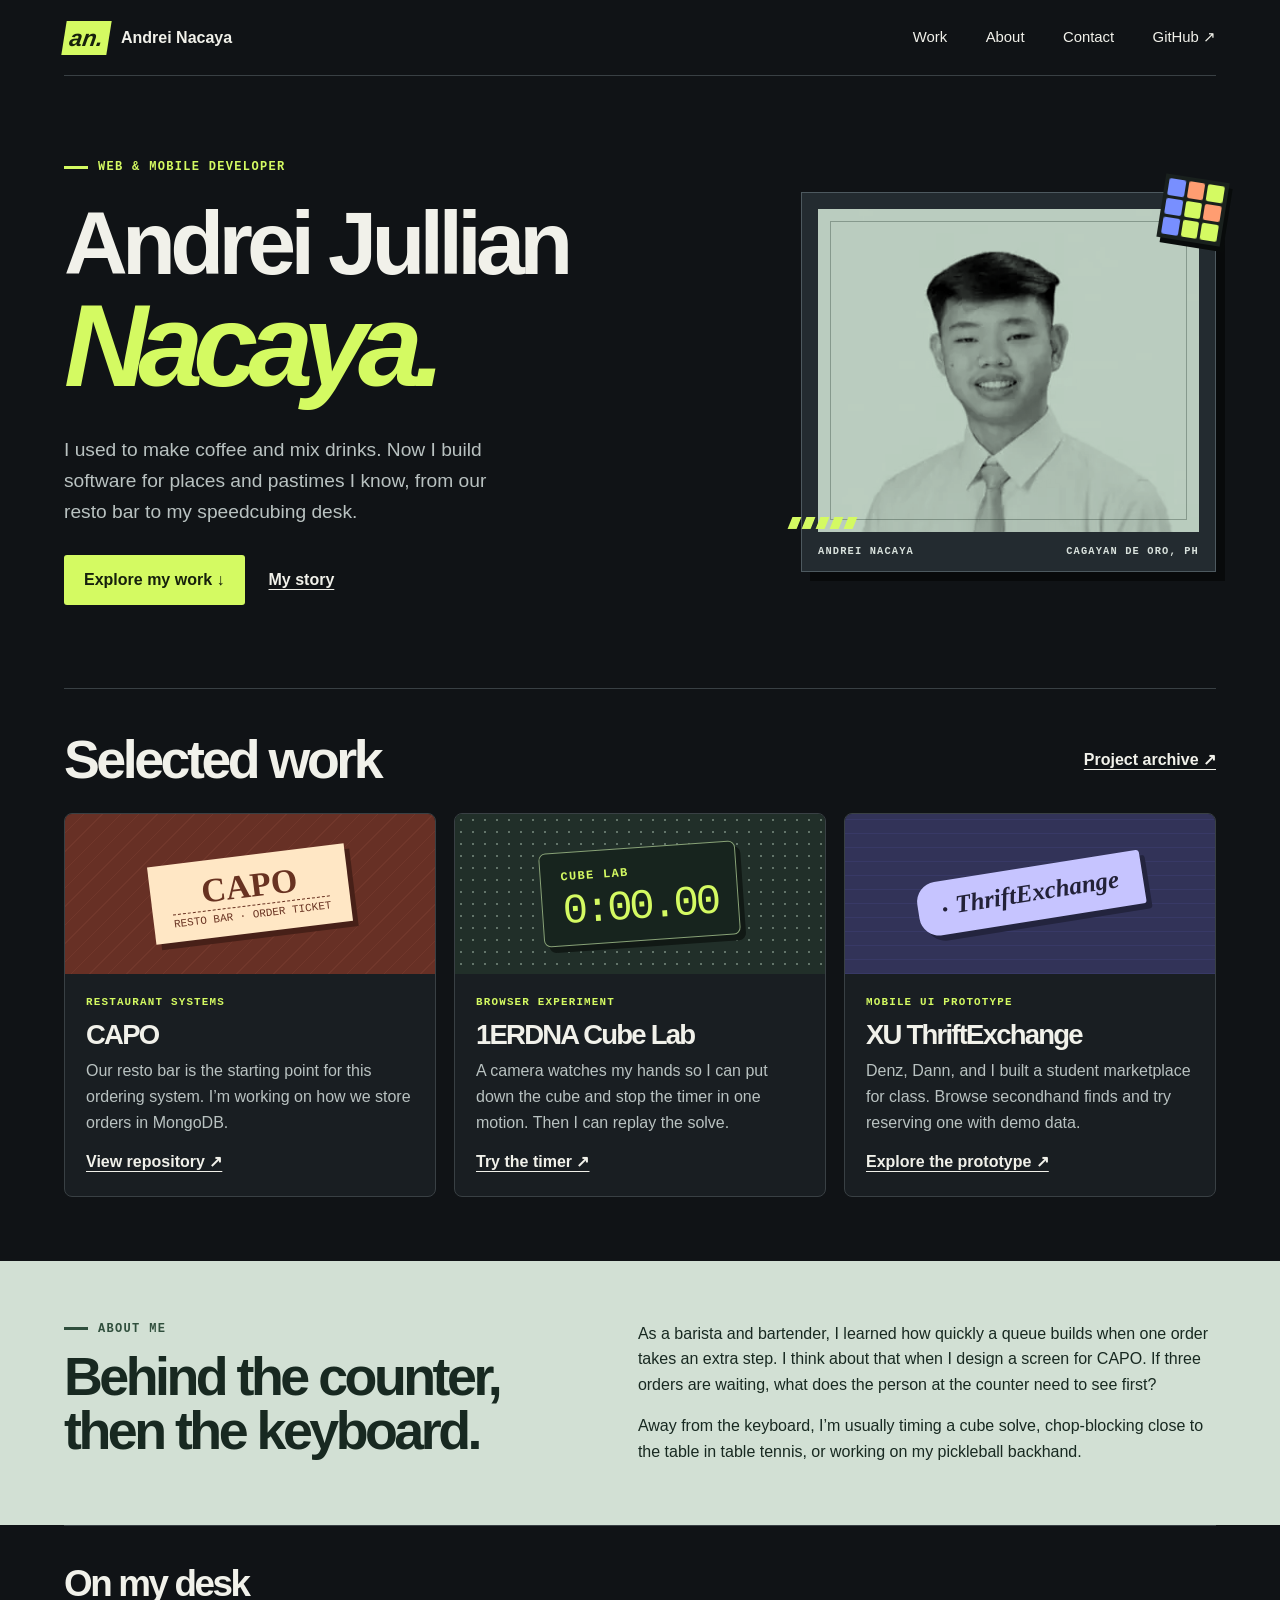
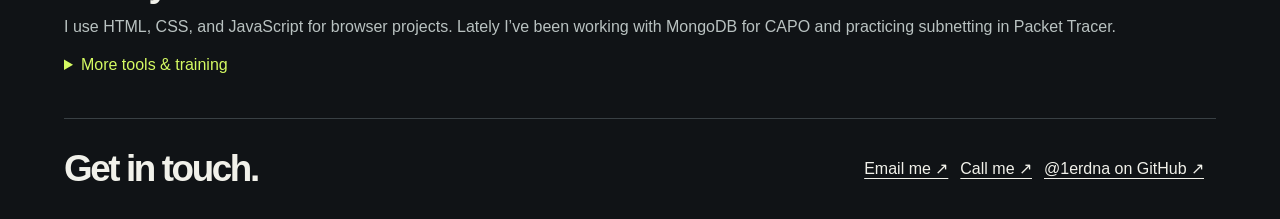
==== commit dbcfe864: "Give the portfolio a speedcubing-inspired dark theme with accessible motion" ====
--- a/index.html
+++ b/index.html
@@ -1,16 +1,24 @@
 <!doctype html>
-<html lang="en"><head><meta charset="utf-8"><meta name="viewport" content="width=device-width,initial-scale=1"><meta name="theme-color" content="#f7f3e8"><meta name="description" content="Andrei Jullian Nacaya’s web and mobile projects from Cagayan de Oro, including CAPO, Cube Lab and XU ThriftExchange."><title>Andrei Jullian Nacaya | Web &amp; mobile developer</title><style>
-:root{--paper:#f7f3e8;--ink:#183b33;--orange:#a74325;--muted:#465e52;--line:#b9c0ac;--serif:Georgia,'Times New Roman',serif;--sans:'Inter',Arial,sans-serif}
-*{box-sizing:border-box}body{margin:0;background:var(--paper);color:var(--ink);font:16px/1.55 var(--sans)}a{color:inherit;text-underline-offset:.25em}a:hover{text-decoration:underline}a:focus-visible{outline:3px solid #d17735;outline-offset:5px}.wrap{width:min(1176px,89%);margin:auto}.skip{position:absolute;left:-9999px}.skip:focus{left:8px;top:8px;background:white;padding:8px;z-index:5}
-nav,.brand,nav div,.actions,.section-head,.foot{display:flex;align-items:center}nav{justify-content:space-between;border-bottom:1px solid var(--line);min-height:78px}.brand{gap:10px;font-weight:750;text-decoration:none}.mono,.kicker,figcaption,.category{font:600 .73rem/1.5 ui-monospace,monospace;letter-spacing:.1em;text-transform:uppercase}.mark{background:var(--ink);color:var(--paper);font:italic bold 22px var(--serif);padding:4px 9px;border-radius:7px}nav div{gap:clamp(12px,3vw,40px)}nav div a{font-size:.9rem;text-decoration:none}.hero{display:grid;grid-template-columns:1.3fr 1fr;align-items:center;gap:6%;padding:clamp(46px,6vw,88px) 0}.kicker,.category{color:var(--orange)}h1,h2,h3,p,figure{margin:0}h1,h2,h3{font-family:var(--serif);font-weight:normal;line-height:1.04}h1{font-size:clamp(4rem,7.65vw,7.55rem);letter-spacing:-.075em;margin:.21em 0 .25em}h1 em{color:var(--orange)}.lede{font-size:clamp(1.05rem,1.5vw,1.25rem);max-width:39ch;color:var(--muted)}.actions{gap:24px;flex-wrap:wrap;margin-top:28px}.btn{background:var(--ink);color:#fff9eb;text-decoration:none;padding:12px 20px;border-radius:5px;font-weight:650}.btn:hover{background:#285848}.link{font-weight:650}
-.portrait{position:relative;max-width:385px;width:88%;justify-self:center;transform:rotate(3deg);border:1px solid #ada48d;background:#fffaf0;padding:12px;box-shadow:7px 9px 0 #d5cbb5}.photo{position:relative;background:#e6bd9a;overflow:hidden}.photo img{width:100%;height:auto;display:block;aspect-ratio:1.04;object-fit:cover;object-position:center 46%;mix-blend-mode:multiply}.portrait:before{content:'';position:absolute;z-index:1;top:-12px;left:35%;width:28%;height:26px;background:#d1b579c9;transform:rotate(-5deg)}figcaption{display:flex;justify-content:space-between;gap:8px;padding:14px 1px 2px;font-size:.64rem}
-.work{border-top:1px solid var(--line);padding:40px 0 68px}.section-head,.foot{justify-content:space-between;gap:16px}.section-head{margin-bottom:24px}h2{font-size:clamp(2.5rem,4.7vw,4.2rem);letter-spacing:-.06em}.grid{display:grid;grid-template-columns:repeat(3,1fr);gap:24px}.art{height:168px;display:grid;place-items:center;overflow:hidden;position:relative;border-radius:6px}.art:after{content:'';position:absolute;inset:0;background-image:radial-gradient(#ffffff55 .7px,transparent .8px);background-size:5px 5px;pointer-events:none}.capo{background:#99412b}.receipt{background:#fff1d5;color:#74331e;padding:13px 22px;transform:rotate(-7deg);box-shadow:5px 6px #632a20;font-family:monospace;text-align:center;border-bottom:4px dotted #99412b}.receipt b{display:block;font: bold 33px var(--serif);letter-spacing:-2px}.receipt small{display:block;border-top:1px dashed;padding-top:4px}.lab{background:#153e35}.timer{color:#e0edb2;border:1px solid #8ea581;border-radius:10px;padding:10px 22px;transform:rotate(-4deg);background:#203e35;box-shadow:5px 5px #0b2822}.timer b{display:block;font:48px/1.2 monospace;letter-spacing:-4px}.thrift{background:#c5c9e5}.tag{position:relative;padding:16px 25px 16px 34px;background:#302e50;color:#fff3c7;border-radius:22px 4px 4px 22px;transform:rotate(-10deg);box-shadow:5px 6px #9699b6}.tag:before{content:'';position:absolute;left:10px;top:45%;width:9px;height:9px;border-radius:100%;background:#c5c9e5}.tag b{font:italic bold 29px var(--serif)}article .category{margin:17px 0 6px}h3{font-size:2rem;letter-spacing:-.05em}article p:not(.category){color:var(--muted);margin:10px 0 13px}.story{background:var(--ink);color:var(--paper);padding:58px 0}.split{display:grid;grid-template-columns:1fr 1.25fr;gap:8%}.story .kicker{color:#eab389;margin-bottom:12px}.story p+p{margin-top:16px}.tools{padding:40px 0;border-bottom:1px solid var(--line)}.tools h2{font-size:2rem}.tools p{margin-top:10px;color:var(--muted)}footer{padding:40px 0}.foot{flex-wrap:wrap}.foot h2{font-size:2.5rem}.foot a{margin-right:14px}.foot a:last-child{margin-right:0}
-@media(max-width:760px){nav{min-height:64px}.brand .name{display:none}.hero{gap:4%}.grid{grid-template-columns:1fr}.grid article{display:grid;grid-template-columns:minmax(130px,.8fr) 1.2fr;align-items:center;gap:20px}.grid article .category{margin-top:0}.art{height:185px}.split{grid-template-columns:1fr;gap:20px}.section-head{align-items:baseline}.portrait{width:94%}}
-@media(max-width:560px){.hero{grid-template-columns:1fr;gap:38px}.portrait{width:min(75%,290px)}.grid article{display:block}.art{height:155px}.grid article .category{margin-top:15px}.grid{gap:32px}.section-head{flex-wrap:wrap}.work{padding-top:28px}.foot{align-items:flex-start;flex-direction:column}.foot a{display:inline-block;margin-bottom:7px}nav div{gap:14px}.hero h1{font-size:clamp(3.6rem,14vw,5rem)}}
+<html lang="en"><head><meta charset="utf-8"><meta name="viewport" content="width=device-width,initial-scale=1"><meta name="theme-color" content="#101316"><meta name="description" content="Andrei Jullian Nacaya’s web and mobile projects from Cagayan de Oro, including CAPO, Cube Lab and XU ThriftExchange."><title>Andrei Jullian Nacaya | Web &amp; mobile developer</title><style>:root{
+ color-scheme:dark;--bg:#101316;--panel:#191e22;--ink:#f1f1ea;--dim:#b9c2c1;--rule:#394044;--lime:#d4fa62;--blue:#788fff;--sans:"Inter","Arial",sans-serif;--mono:ui-monospace,Consolas,monospace
+}
+*{box-sizing:border-box}body{margin:0;background:var(--bg);color:var(--ink);font:16px/1.6 var(--sans)}a{color:inherit;text-underline-offset:4px}a:hover{color:var(--lime)}:focus-visible{outline:3px solid var(--lime);outline-offset:5px}::selection{background:var(--lime);color:#101316}
+.wrap{width:min(1180px,90%);margin:auto}.skip{position:absolute;left:-9999px}.skip:focus{left:10px;top:8px;background:var(--bg);padding:9px;z-index:3}
+nav,.brand,nav div,.actions,.foot,.section-head{display:flex;align-items:center}nav,.section-head,.foot{justify-content:space-between}nav{min-height:76px;border-bottom:1px solid var(--rule)}.brand{gap:12px;font-weight:750;text-decoration:none}.mark{display:grid;place-items:center;width:45px;height:34px;background:var(--lime);color:#17210c;transform:skew(-9deg);font:bold italic 23px Arial}nav div{gap:clamp(14px,3vw,40px)}nav div a{font-size:.93rem;text-decoration:none}
+.hero{display:grid;grid-template-columns:1.2fr 1fr;gap:5%;align-items:center;padding:clamp(46px,6.5vw,92px) 0}.mono,.kicker,figcaption,.category{font:600 .75rem/1.45 var(--mono);letter-spacing:.11em;text-transform:uppercase}.kicker,.category{color:var(--lime)}.kicker:before{content:'';display:inline-block;width:24px;height:3px;margin-right:10px;vertical-align:middle;background:currentColor}
+h1,h2,h3,p,figure{margin:0}h1,h2,h3{line-height:1;letter-spacing:-.065em}h1{font-size:clamp(3.4rem,6.9vw,6.2rem);margin:.26em 0 .35em;font-weight:750}h1 em{font-size:1.32em;color:var(--lime);font-style:italic;letter-spacing:-.085em}.lede{font-size:clamp(1rem,1.5vw,1.2rem);max-width:43ch;color:var(--dim)}.actions{gap:24px;flex-wrap:wrap;margin-top:28px}.btn{color:#16200c;background:var(--lime);text-decoration:none;border-radius:3px;padding:12px 20px;font-weight:750}.btn:hover{color:#101316;background:#e4ff93}.link{font-weight:650}
+.portrait{position:relative;isolation:isolate;padding:16px 16px 0;background:#232b30;border:1px solid #4d595f;max-width:415px;width:95%;justify-self:end;box-shadow:9px 9px 0 #080a0b}.photo{position:relative;overflow:hidden;background:#bdd0c2}.photo img{width:100%;height:auto;display:block;aspect-ratio:1.18;object-fit:cover;object-position:center 42%;filter:grayscale(1) contrast(1.08);mix-blend-mode:multiply}.photo:after{content:'';position:absolute;inset:12px;border:1px solid #20332955;pointer-events:none}.portrait:after{content:'';position:absolute;bottom:42px;left:-12px;width:66px;height:12px;transform:skew(-22deg);background:repeating-linear-gradient(90deg,var(--lime) 0 9px,transparent 9px 14px)}figcaption{display:flex;justify-content:space-between;gap:8px;color:#d8e1dc;padding:12px 0;font-size:.65rem}
+.cube{position:absolute;right:-10px;top:-15px;width:64px;height:64px;padding:4px;background:#19201d;display:grid;grid-template-columns:repeat(3,1fr);grid-template-rows:repeat(3,1fr);gap:3px;transform:rotate(9deg);box-shadow:4px 5px #080b0b}.cube i{background:var(--lime);border-radius:2px}.cube i:nth-child(3n+1){background:var(--blue)}.cube i:nth-child(4n+2){background:#ff9d71}
+.work,.tools{border-top:1px solid var(--rule);padding:44px 0 64px}.section-head{gap:18px;margin-bottom:26px}h2{font-size:clamp(2.3rem,4.2vw,3.8rem)}.grid{display:grid;grid-template-columns:repeat(3,minmax(0,1fr));gap:18px}.grid article{background:var(--panel);border:1px solid var(--rule);border-radius:8px;overflow:hidden}.grid article>div+div{padding:21px}.art{height:160px;display:grid;place-items:center;position:relative;overflow:hidden}.capo{background:repeating-linear-gradient(135deg,#71372b 0 1px,#673025 1px 13px)}.receipt{background:#ffe7c5;color:#683221;padding:12px 20px;transform:rotate(-7deg);text-align:center;box-shadow:5px 6px #472018}.receipt b{display:block;font:bold 34px Georgia}.receipt small{display:block;border-top:1px dashed;padding-top:3px;font:11px var(--mono)}.lab{background-color:#212f29;background-image:radial-gradient(#627469 1px,transparent 1px);background-size:12px 12px}.timer{color:var(--lime);border:1px solid #87a176;border-radius:7px;padding:9px 20px;transform:rotate(-4deg);background:#17241e;box-shadow:5px 6px #111915}.timer b{display:block;font:42px/1.15 var(--mono);letter-spacing:-3px}.thrift{background:repeating-linear-gradient(0deg,#383966 0 1px,#323358 1px 14px)}.tag{padding:12px 24px;color:#232238;background:#c6c4ff;transform:rotate(-9deg);border-radius:20px 3px 3px 20px;box-shadow:5px 6px #23243e}.tag:before{content:'•';margin-right:8px}.tag b{font:bold italic 25px Georgia}
+.category{font-size:.68rem}h3{font-size:1.72rem;margin:10px 0}article p:not(.category){color:var(--dim);margin:10px 0 14px}.story{background:#d2e0d4;color:#182921;padding:60px 0}.story .kicker{color:#304f3d;margin-bottom:12px}.split{display:grid;grid-template-columns:1fr 1.2fr;gap:8%}.story p+p{margin-top:16px}.tools{padding:40px 0}.tools h2,.foot h2{font-size:2.3rem}.tools p{margin:12px 0;color:var(--dim)}summary{cursor:pointer;color:var(--lime)}.foot{gap:18px;flex-wrap:wrap;padding:32px 0;border-top:1px solid var(--rule)}.foot a{display:inline-block;margin-right:12px}
+@keyframes arrive{from{opacity:.3;transform:translateY(16px)}to{opacity:1;transform:translateY(0)}}@keyframes settle{from{transform:translate(7px,-9px) rotate(-2deg)}to{transform:translate(0,0) rotate(0)}}@keyframes twist{0%{transform:rotate(-18deg) scale(.86)}68%{transform:rotate(14deg) scale(1.04)}100%{transform:rotate(9deg) scale(1)}}
+@media(prefers-reduced-motion:no-preference){.hero h1{animation:arrive .55s ease-out both}.hero .lede,.hero .actions{animation:arrive .65s .07s ease-out both}.portrait{animation:settle .7s ease-out both}.cube{animation:twist .85s .25s both}.art>div,.btn{transition:transform .28s ease-out}.grid article:is(:hover,:focus-within) .art>div{transform:translateY(-4px) rotate(0) scale(1.05)}.btn:hover{transform:translateY(-2px)}article.reveal{animation:arrive .55s ease-out both;animation-delay:var(--delay,0s)}}
+@media(max-width:780px){.grid{grid-template-columns:1fr}.grid article{display:grid;grid-template-columns:.8fr 1.2fr}.art{height:100%;min-height:155px}.split{grid-template-columns:1fr;gap:22px}.portrait{width:94%}}
+@media(max-width:600px){nav{min-height:62px}.brand .name{display:none}.hero{grid-template-columns:minmax(0,1fr);gap:34px}.hero h1{font-size:clamp(3.55rem,12vw,4.5rem)}.portrait{width:88%;max-width:340px;justify-self:center}.cube{width:48px;height:48px}.grid article{display:block}.art{height:150px}.section-head{align-items:baseline;flex-wrap:wrap}.foot{align-items:flex-start;flex-direction:column}.section-head .link{font-size:.9rem}}
 </style></head>
 <body id="home"><a class="skip" href="#projects">Skip to projects</a>
 <nav class="wrap" aria-label="Primary"><a class="brand" href="#home" aria-label="Andrei Nacaya, home"><span class="mark">an.</span><span class="name">Andrei Nacaya</span></a><div><a href="#projects">Work</a><a href="#about">About</a><a href="#contact">Contact</a><a href="https://github.com/1erdna">GitHub ↗</a></div></nav>
-<main><section class="hero wrap"><div><p class="kicker">Web &amp; mobile developer</p><h1>Andrei Jullian<br><em>Nacaya.</em></h1><p class="lede">I used to make coffee and mix drinks. Now I build software for places and pastimes I know, from our resto bar to my speedcubing desk.</p><div class="actions"><a class="btn" href="#projects">Explore my work ↓</a><a class="link" href="#about">My story</a></div></div><figure class="portrait"><div class="photo"><img src="images/andrei-portrait.webp" width="360" height="440" alt="Andrei wearing a pink shirt and tie"></div><figcaption><span>Andrei Nacaya</span><span>Cagayan de Oro, PH</span></figcaption></figure></section>
+<main><section class="hero wrap"><div><p class="kicker">Web &amp; mobile developer</p><h1>Andrei Jullian<br><em>Nacaya.</em></h1><p class="lede">I used to make coffee and mix drinks. Now I build software for places and pastimes I know, from our resto bar to my speedcubing desk.</p><div class="actions"><a class="btn" href="#projects">Explore my work ↓</a><a class="link" href="#about">My story</a></div></div><figure class="portrait"><div class="photo"><img src="images/andrei-portrait.webp" width="360" height="440" alt="Andrei wearing a pink shirt and tie"></div><figcaption><span>Andrei Nacaya</span><span>Cagayan de Oro, PH</span></figcaption><span class="cube" aria-hidden="true"><i></i><i></i><i></i><i></i><i></i><i></i><i></i><i></i><i></i></span></figure></section>
 <section id="projects" class="work wrap"><div class="section-head"><h2>Selected work</h2><a class="link" href="archive.html#projects">Project archive ↗</a></div><div class="grid">
 <article><div class="art capo" aria-hidden="true"><div class="receipt"><b>CAPO</b><small>RESTO BAR · ORDER TICKET</small></div></div><div><p class="category">Restaurant systems</p><h3>CAPO</h3><p>Our resto bar is the starting point for this ordering system. I’m working on how we store orders in MongoDB.</p><a class="link" href="https://github.com/1erdna/CAPO">View repository ↗</a></div></article>
 <article><div class="art lab" aria-hidden="true"><div class="timer"><small class="mono">Cube Lab</small><b>0:00.00</b></div></div><div><p class="category">Browser experiment</p><h3>1ERDNA Cube Lab</h3><p>A camera watches my hands so I can put down the cube and stop the timer in one motion. Then I can replay the solve.</p><a class="link" href="https://1erdna.github.io/cubecam-connect/">Try the timer ↗</a></div></article>
@@ -18,4 +26,19 @@
 </div></section>
 <section id="about" class="story"><div class="wrap split"><div><p class="kicker">About me</p><h2>Behind the counter,<br>then the keyboard.</h2></div><div><p>As a barista and bartender, I learned how quickly a queue builds when one order takes an extra step. I think about that when I design a screen for CAPO. If three orders are waiting, what does the person at the counter need to see first?</p><p>Away from the keyboard, I’m usually timing a cube solve, chop-blocking close to the table in table tennis, or working on my pickleball backhand.</p></div></div></section>
 <section id="stack" class="tools wrap"><h2>On my desk</h2><p>I use HTML, CSS, and JavaScript for browser projects. Lately I’ve been working with MongoDB for CAPO and practicing subnetting in Packet Tracer.</p><details><summary>More tools &amp; training</summary><p>React, TypeScript, Tailwind CSS, React Native, Node.js, Express, Python, REST APIs, Git and GitHub.</p><p>Training includes IT Management Fundamentals 101, Python Programming 101, Strategic Project Management &amp; Design Thinking, and a Web Development Workshop.</p></details></section></main>
-<footer id="contact" class="wrap foot"><h2>Get in touch.</h2><div><a href="mailto:anacaya331@gmail.com">Email me ↗</a><a href="tel:+639959729976">Call me ↗</a><a href="https://github.com/1erdna">@1erdna on GitHub ↗</a></div></footer></body></html>+<footer id="contact" class="wrap foot"><h2>Get in touch.</h2><div><a href="mailto:anacaya331@gmail.com">Email me ↗</a><a href="tel:+639959729976">Call me ↗</a><a href="https://github.com/1erdna">@1erdna on GitHub ↗</a></div></footer><script>
+if ('IntersectionObserver' in window && !matchMedia('(prefers-reduced-motion: reduce)').matches) {
+  const observer = new IntersectionObserver(entries => {
+    for (const entry of entries) {
+      if (entry.isIntersecting) {
+        entry.target.classList.add('reveal');
+        observer.unobserve(entry.target);
+      }
+    }
+  }, { threshold: .15 });
+  document.querySelectorAll('.grid article').forEach((card, index) => {
+    card.style.setProperty('--delay', (index * .06) + 's');
+    observer.observe(card);
+  });
+}
+</script></body></html>
